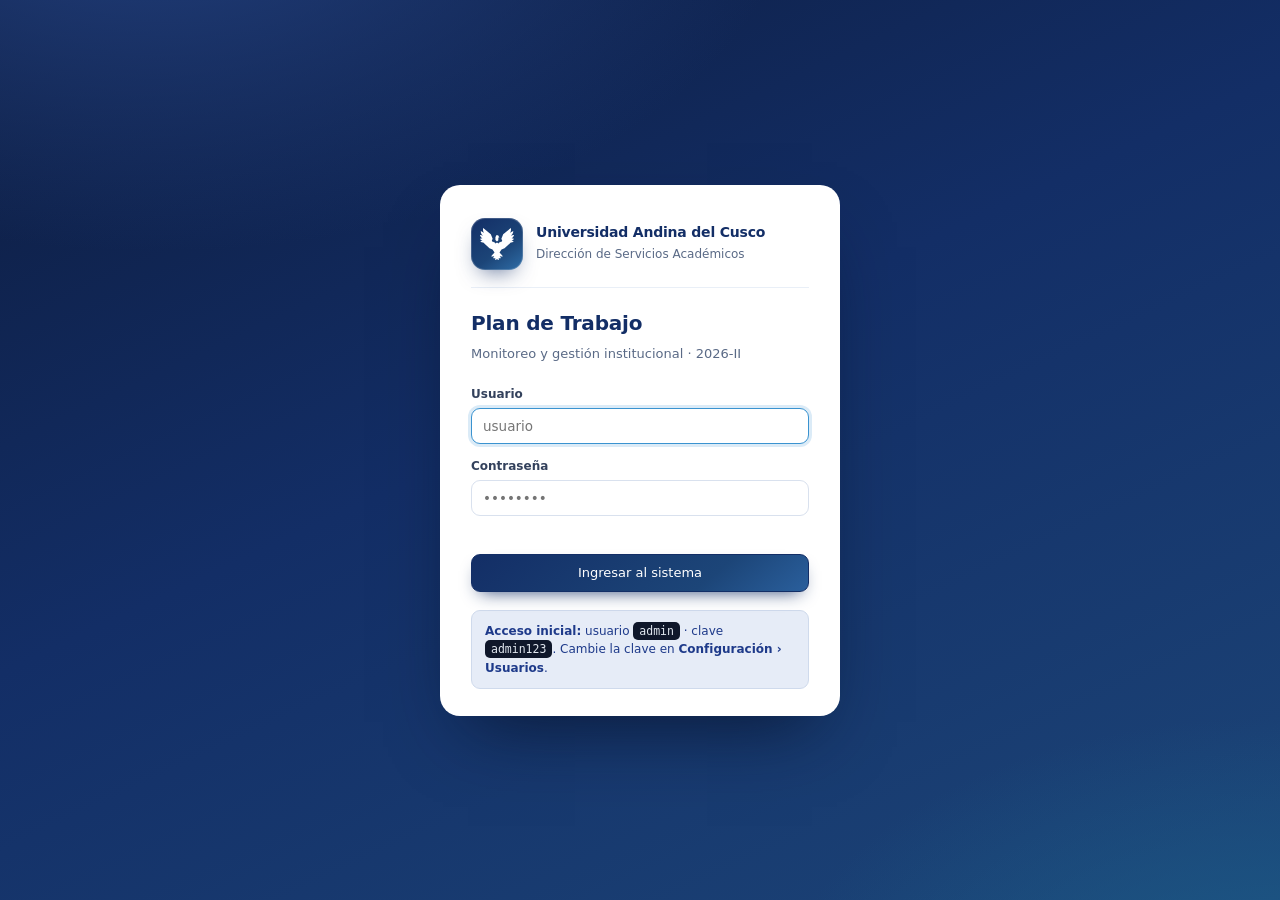
==== plantrabajo/plantrabajo.html @ 23319d9e "primer commit" ====
<!DOCTYPE html><html lang="es-PE"><head><meta charset="utf-8"><meta name="viewport" content="width=device-width, initial-scale=1"><title>Plan de Trabajo · Dirección de Servicios Académicos — Universidad Andina del Cusco</title><style>/* ============================================================   VARIABLES / BASE   ============================================================ */
:root{  --bg:#f4f5f8;  --panel:#ffffff;  --panel-2:#fafbfc;  --ink:#111827;  --ink-2:#374151;  --muted:#6b7280;  --faint:#9aa2b1;  --line:#e6e8ee;  --line-2:#eef0f4;  --brand:#4f46e5;  --brand-ink:#4338ca;  --brand-soft:#eef0ff;  --ok:#15a34a;  --ok-soft:#e8f7ee;  --warn:#d97706;  --warn-soft:#fdf3e3;  --bad:#dc2626;  --bad-soft:#fdeaea;  --info:#2563eb;  --info-soft:#e9f0fe;  --idle:#94a3b8;  --idle-soft:#f0f2f5;  --r:14px;  --r-s:9px;  --sh:0 1px 2px rgba(16,24,40,.05), 0 10px 26px -14px rgba(16,24,40,.18);  --sh-s:0 1px 2px rgba(16,24,40,.06);  --side:246px;  --top:62px;  --mono:ui-monospace,SFMono-Regular,Menlo,Consolas,monospace;}
*{box-sizing:border-box}
html,body{height:100%}
body{  margin:0; background:var(--bg); color:var(--ink);  font:14px/1.5 "Segoe UI",Inter,system-ui,-apple-system,Roboto,Arial,sans-serif;  -webkit-font-smoothing:antialiased;}
h1,h2,h3,h4,p{margin:0}
button,input,select,textarea{font:inherit;color:inherit}
a{color:var(--brand);text-decoration:none}
::-webkit-scrollbar{width:11px;height:11px}
::-webkit-scrollbar-thumb{background:#cfd4de;border-radius:9px;border:3px solid transparent;background-clip:content-box}
::-webkit-scrollbar-thumb:hover{background:#b6bcc9;background-clip:content-box}
::-webkit-scrollbar-track{background:transparent}
/* ============================================================   LOGIN   ============================================================ */
#login{  position:fixed; inset:0; z-index:200; display:grid; place-items:center; padding:24px;  background:radial-gradient(1100px 600px at 15% -10%, #e8eaff 0%, transparent 60%),             radial-gradient(900px 500px at 100% 110%, #e6f3ff 0%, transparent 55%), #f4f5f8;}
#login.hide{display:none}
.login-card{  width:100%; max-width:400px; background:var(--panel); border:1px solid var(--line);  border-radius:20px; box-shadow:0 30px 60px -30px rgba(16,24,40,.35); padding:32px 30px 26px;}
.login-logo{  width:52px;height:52px;border-radius:15px;display:grid;place-items:center;margin-bottom:18px;  background:linear-gradient(140deg,var(--brand),#7c74f5);color:#fff;box-shadow:0 10px 20px -10px rgba(79,70,229,.8)}
.login-card h1{font-size:19px;letter-spacing:-.2px}
.login-card .sub{color:var(--muted);font-size:13px;margin-top:6px}
.login-form{margin-top:22px;display:grid;gap:13px}
.login-note{  margin-top:18px;padding:11px 13px;border-radius:var(--r-s);background:var(--info-soft);  color:#1e3a8a;font-size:12px;border:1px solid #d3e0fb}
.login-note b{font-weight:600}
.login-err{color:var(--bad);font-size:12.5px;min-height:16px;margin-top:-4px}
/* ============================================================   SHELL   ============================================================ */
#app{display:flex;min-height:100vh}
#app.hide{display:none}
.side{  width:var(--side);flex:0 0 var(--side);background:var(--panel);border-right:1px solid var(--line);  display:flex;flex-direction:column;position:sticky;top:0;height:100vh;}
.brand{display:flex;gap:11px;align-items:center;padding:16px 18px;border-bottom:1px solid var(--line-2);height:var(--top)}
.brand .mk{  width:34px;height:34px;border-radius:10px;display:grid;place-items:center;flex:0 0 34px;  background:linear-gradient(140deg,var(--brand),#7c74f5);color:#fff}
.brand .tt{min-width:0}
.brand .tt b{display:block;font-size:13.5px;letter-spacing:-.15px;white-space:nowrap;overflow:hidden;text-overflow:ellipsis}
.brand .tt span{display:block;font-size:11px;color:var(--faint);white-space:nowrap;overflow:hidden;text-overflow:ellipsis}
.nav{padding:12px 10px;display:grid;gap:3px;overflow:auto;flex:1}
.nav-lbl{font-size:10.5px;letter-spacing:.09em;text-transform:uppercase;color:var(--faint);padding:12px 10px 6px;font-weight:600}
.nav a{  display:flex;align-items:center;gap:10px;padding:9px 11px;border-radius:10px;color:var(--ink-2);  font-size:13.5px;font-weight:500;cursor:pointer;position:relative}
.nav a:hover{background:var(--panel-2);color:var(--ink)}
.nav a.on{background:var(--brand-soft);color:var(--brand-ink);font-weight:600}
.nav a .ic{flex:0 0 18px;opacity:.85}
.nav a .ct{margin-left:auto;font-size:11px;font-weight:600;background:#fff;border:1px solid var(--line);border-radius:20px;padding:1px 7px;color:var(--muted)}
.nav a.on .ct{border-color:#dcdcfb;color:var(--brand-ink)}
.side-foot{padding:12px;border-top:1px solid var(--line-2)}
.user-chip{display:flex;gap:10px;align-items:center;padding:8px;border-radius:11px;background:var(--panel-2);border:1px solid var(--line-2)}
.avatar{  width:32px;height:32px;border-radius:50%;flex:0 0 32px;display:grid;place-items:center;  background:var(--brand);color:#fff;font-size:12.5px;font-weight:600}
.user-chip .um{min-width:0;flex:1}
.user-chip .um b{display:block;font-size:12.5px;white-space:nowrap;overflow:hidden;text-overflow:ellipsis}
.user-chip .um span{display:block;font-size:10.5px;color:var(--faint)}
.icon-btn{  border:1px solid transparent;background:transparent;border-radius:8px;padding:6px;cursor:pointer;color:var(--muted);  display:grid;place-items:center}
.icon-btn:hover{background:#eef0f4;color:var(--ink)}
/* main */
.main{flex:1;min-width:0;display:flex;flex-direction:column}
.top{  height:var(--top);background:rgba(255,255,255,.86);backdrop-filter:blur(10px);  border-bottom:1px solid var(--line);display:flex;align-items:center;gap:12px;padding:0 20px;  position:sticky;top:0;z-index:40}
.top h2{font-size:16px;letter-spacing:-.2px;white-space:nowrap;overflow:hidden;text-overflow:ellipsis}
.top .sp{flex:1}
.pill{  display:inline-flex;align-items:center;gap:6px;height:30px;padding:0 11px;border-radius:20px;  background:var(--panel-2);border:1px solid var(--line);font-size:12px;color:var(--ink-2);white-space:nowrap}
.pill.ok{background:var(--ok-soft);border-color:#cbeada;color:#15803d}
.pill.warn{background:var(--warn-soft);border-color:#f4e0bb;color:#b45309}
.pill.bad{background:var(--bad-soft);border-color:#f7cfcf;color:#b91c1c}
.pill .dot{width:6px;height:6px;border-radius:50%;background:currentColor}
.content{padding:20px;flex:1;min-width:0}
.view{display:none}
.view.on{display:block;animation:fade .18s ease}
@keyframes fade{from{opacity:0;transform:translateY(4px)}
to{opacity:1;transform:none}
}
/* ============================================================   BUTTONS   ============================================================ */
.btn{  display:inline-flex;align-items:center;justify-content:center;gap:7px;height:34px;padding:0 13px;  border-radius:9px;border:1px solid var(--line);background:var(--panel);color:var(--ink-2);  font-size:13px;font-weight:500;cursor:pointer;white-space:nowrap;transition:.13s}
.btn:hover{background:var(--panel-2);border-color:#d6dae3;color:var(--ink)}
.btn:active{transform:translateY(1px)}
.btn.pri{background:var(--brand);border-color:var(--brand);color:#fff;box-shadow:0 6px 14px -8px rgba(79,70,229,.9)}
.btn.pri:hover{background:var(--brand-ink);border-color:var(--brand-ink);color:#fff}
.btn.dgr{color:var(--bad);border-color:#f2cfcf}
.btn.dgr:hover{background:var(--bad-soft);border-color:#eeb9b9;color:#b91c1c}
.btn.gho{border-color:transparent;background:transparent}
.btn.gho:hover{background:#eef0f4}
.btn.sm{height:28px;padding:0 9px;font-size:12px;border-radius:8px}
.btn:disabled{opacity:.5;cursor:not-allowed}
.btn-row{display:flex;gap:8px;flex-wrap:wrap}
/* ============================================================   CARDS / PANELS   ============================================================ */
.card{background:var(--panel);border:1px solid var(--line);border-radius:var(--r);box-shadow:var(--sh-s)}
.card-h{display:flex;align-items:center;gap:10px;padding:14px 16px;border-bottom:1px solid var(--line-2)}
.card-h h3{font-size:13.5px;font-weight:600;letter-spacing:-.1px}
.card-h .sub{font-size:11.5px;color:var(--faint)}
.card-h .sp{flex:1}
.card-b{padding:16px}
.card-b.tight{padding:10px}
.grid{display:grid;gap:14px}
.g2{grid-template-columns:repeat(2,minmax(0,1fr))}
.g3{grid-template-columns:repeat(3,minmax(0,1fr))}
.g4{grid-template-columns:repeat(4,minmax(0,1fr))}
.g23{grid-template-columns:minmax(0,1.35fr) minmax(0,1fr)}
@media(max-width:1180px){.g4{grid-template-columns:repeat(2,minmax(0,1fr))}
.g23,.g3{grid-template-columns:1fr}
}
@media(max-width:820px){.g2{grid-template-columns:1fr}
}
/* KPI */
.kpi{background:var(--panel);border:1px solid var(--line);border-radius:var(--r);padding:15px 16px;box-shadow:var(--sh-s);position:relative;overflow:hidden}
.kpi .k-top{display:flex;align-items:center;justify-content:space-between;gap:8px;margin-bottom:10px}
.kpi .k-ic{width:30px;height:30px;border-radius:9px;display:grid;place-items:center}
.kpi .k-lb{font-size:11.5px;color:var(--muted);font-weight:500;text-transform:uppercase;letter-spacing:.04em}
.kpi .k-vl{font-size:27px;font-weight:700;letter-spacing:-1px;line-height:1.1}
.kpi .k-vl small{font-size:14px;font-weight:600;color:var(--faint);letter-spacing:0}
.kpi .k-sub{font-size:11.5px;color:var(--faint);margin-top:5px}
.kpi .k-bar{height:5px;border-radius:5px;background:var(--line-2);margin-top:11px;overflow:hidden}
.kpi .k-bar i{display:block;height:100%;border-radius:5px}
/* badges / tags */
.tag{display:inline-flex;align-items:center;gap:5px;height:22px;padding:0 8px;border-radius:20px;font-size:11.5px;font-weight:600;white-space:nowrap}
.tag.No\ iniciado,.tag.no-iniciado{background:var(--idle-soft);color:#475569}
.tag.En\ proceso,.tag.en-proceso{background:var(--info-soft);color:#1d4ed8}
.tag.Completado,.tag.completado{background:var(--ok-soft);color:#15803d}
.tag.Retrasado,.tag.retrasado{background:var(--bad-soft);color:#b91c1c}
.tag.pend{background:var(--warn-soft);color:#b45309}
.tag.neutral{background:var(--panel-2);color:var(--muted);border:1px solid var(--line)}
.tag.line{background:transparent;border:1px solid var(--line);color:var(--muted);font-weight:500}
.tprio{font-size:11px;font-weight:600}
.p-Alta{color:#b91c1c}
.p-Media{color:#b45309}
.p-Baja{color:#64748b}
/* progress */
.pg{height:6px;border-radius:6px;background:var(--line-2);overflow:hidden;min-width:52px}
.pg i{display:block;height:100%;border-radius:6px;background:var(--brand);transition:width .3s}
.pg.g i{background:var(--ok)}
.pg.b i{background:var(--bad)}
.pg.w i{background:var(--warn)}
.pg-row{display:flex;align-items:center;gap:8px}
.pg-row b{font-size:12px;min-width:34px;text-align:right;font-variant-numeric:tabular-nums}
/* ============================================================   FORMS   ============================================================ */
.fld{display:grid;gap:5px}
.fld label{font-size:12px;font-weight:600;color:var(--ink-2)}
.fld .hint{font-size:11px;color:var(--faint)}
.inp,select.inp,textarea.inp{  width:100%;height:36px;border:1px solid var(--line);border-radius:9px;background:var(--panel);  padding:0 11px;font-size:13.5px;transition:.13s;outline:none}
textarea.inp{height:auto;min-height:76px;padding:9px 11px;resize:vertical;line-height:1.55}
.inp:focus{border-color:var(--brand);box-shadow:0 0 0 3px rgba(79,70,229,.13)}
.inp:disabled{background:var(--panel-2);color:var(--muted)}
select.inp{cursor:pointer;appearance:none;background-image:url("data:image/svg+xml;utf8,<svg xmlns='http://www.w3.org/2000/svg' width='16' height='16' viewBox='0 0 24 24' fill='none' stroke='%236b7280' stroke-width='2.2' stroke-linecap='round'><path d='M6 9l6 6 6-6'/></svg>");background-repeat:no-repeat;background-position:right 9px center;padding-right:30px}
.fld-2{display:grid;grid-template-columns:1fr 1fr;gap:12px}
.inline-save{width:100%;text-align:center;padding:9px 0;margin:2px 0 6px}
input[type=checkbox]{width:16px;height:16px;accent-color:var(--brand);cursor:pointer}
input[type=range]{accent-color:var(--brand);cursor:pointer;width:100%}
.check{display:flex;align-items:center;gap:8px;font-size:13px;cursor:pointer;user-select:none}
.switch{position:relative;width:38px;height:21px;flex:0 0 38px}
.switch input{position:absolute;opacity:0;width:100%;height:100%;margin:0;cursor:pointer}
.switch i{position:absolute;inset:0;background:#cfd4de;border-radius:20px;transition:.18s;pointer-events:none}
.switch i::after{content:"";position:absolute;top:2.5px;left:2.5px;width:16px;height:16px;background:#fff;border-radius:50%;transition:.18s;box-shadow:0 1px 3px rgba(0,0,0,.25)}
.switch input:checked+i{background:var(--brand)}
.switch input:checked+i::after{transform:translateX(17px)}
/* search / toolbar */
.toolbar{display:flex;gap:9px;align-items:center;flex-wrap:wrap;margin-bottom:14px}
.search{position:relative;flex:1;min-width:210px;max-width:360px}
.search .ic{position:absolute;left:11px;top:50%;transform:translateY(-50%);color:var(--faint);pointer-events:none}
.search .inp{padding-left:34px}
.seg{display:inline-flex;background:var(--panel-2);border:1px solid var(--line);border-radius:10px;padding:3px;gap:2px}
.seg button{  border:0;background:transparent;padding:5px 12px;border-radius:7px;font-size:12.5px;font-weight:500;  color:var(--muted);cursor:pointer;display:inline-flex;align-items:center;gap:6px}
.seg button.on{background:var(--panel);color:var(--ink);box-shadow:var(--sh-s);font-weight:600}
/* ============================================================   TABLES   ============================================================ */
.tw{overflow:auto;border-radius:var(--r)}
table.t{width:100%;border-collapse:separate;border-spacing:0;font-size:13px}
table.t th{  text-align:left;font-size:11px;letter-spacing:.05em;text-transform:uppercase;color:var(--muted);  font-weight:600;padding:10px 12px;background:var(--panel-2);border-bottom:1px solid var(--line);  white-space:nowrap;position:sticky;top:0;z-index:2}
table.t th.srt{cursor:pointer;user-select:none}
table.t th.srt:hover{color:var(--brand-ink)}
table.t th .ar{opacity:.4;font-size:9px;margin-left:3px}
table.t th.act .ar{opacity:1;color:var(--brand)}
table.t td{padding:11px 12px;border-bottom:1px solid var(--line-2);vertical-align:top}
table.t tbody tr:hover{background:#fafbff}
table.t tbody tr:last-child td{border-bottom:0}
table.t td.num{font-variant-numeric:tabular-nums;color:var(--muted);width:44px;font-weight:600}
table.t .cel-f{color:var(--ink-2);font-size:12.3px;line-height:1.5;min-width:260px;max-width:400px}
table.t .cel-a{font-weight:600;min-width:250px;max-width:380px;line-height:1.45}
table.t .cel-i{color:var(--muted);min-width:200px;max-width:300px;font-size:12.3px;line-height:1.5}
table.t .cel-e{color:var(--muted);min-width:180px;max-width:260px;font-size:12.3px}
table.t .acts{white-space:nowrap;text-align:right;width:1%}
.mini{font-size:11.3px;color:var(--muted);line-height:1.55;margin-top:3px}
.empty{padding:44px 20px;text-align:center;color:var(--faint)}
.empty .ei{opacity:.5;margin-bottom:8px}
.mini-plan{display:flex;gap:2px;align-items:center}
.mini-plan i{width:7px;height:14px;border-radius:2px;background:#e7e9ef;display:block}
.mini-plan i.on{background:var(--brand)}
.mini-plan.off i{opacity:.45}
.pager{display:flex;align-items:center;gap:8px;padding:11px 4px 0;font-size:12.5px;color:var(--muted)}
/* ============================================================   KANBAN   ============================================================ */
.kb{display:grid;grid-template-columns:repeat(4,minmax(240px,1fr));gap:13px;align-items:start;overflow-x:auto;padding-bottom:6px}
@media(max-width:1100px){.kb{grid-template-columns:repeat(2,minmax(250px,1fr))}
}
@media(max-width:640px){.kb{grid-template-columns:1fr}
}
.kcol{background:#eef0f5;border:1px solid var(--line);border-radius:var(--r);display:flex;flex-direction:column;min-height:180px;transition:.15s}
.kcol.over{background:#e4e7fb;border-color:#c3c6f5}
.kcol-h{display:flex;align-items:center;gap:8px;padding:11px 13px;border-bottom:1px solid #e2e5ec}
.kcol-h .d{width:8px;height:8px;border-radius:50%}
.kcol-h b{font-size:12.5px;font-weight:600}
.kcol-h .ct{margin-left:auto;font-size:11.5px;font-weight:700;color:var(--muted);background:#fff;border-radius:20px;padding:1px 8px;border:1px solid var(--line)}
.kcol-b{padding:10px;display:grid;gap:9px;max-height:calc(100vh - 265px);overflow:auto}
.kcard{background:var(--panel);border:1px solid var(--line);border-radius:11px;padding:11px 12px;box-shadow:var(--sh-s);cursor:grab;transition:.14s}
.kcard:hover{box-shadow:var(--sh);transform:translateY(-1px);border-color:#d5d9e3}
.kcard.drag{opacity:.42;cursor:grabbing}
.kcard .kn{display:flex;align-items:center;gap:7px;margin-bottom:5px}
.kcard .kn .n{font-size:11px;font-weight:700;color:var(--brand-ink);background:var(--brand-soft);border-radius:6px;padding:1px 6px}
.kcard .kn .dt{font-size:10.5px;color:var(--faint);margin-left:auto;font-variant-numeric:tabular-nums}
.kcard .kt{font-size:12.8px;font-weight:600;line-height:1.45;margin-bottom:6px}
.kcard .kf{font-size:11.3px;color:var(--muted);line-height:1.5;max-height:2.9em;overflow:hidden;margin-bottom:8px}
.kcard .kb-2{display:flex;align-items:center;gap:8px}
.kcard .kev{font-size:11px;color:var(--faint);margin-left:auto;display:flex;align-items:center;gap:3px}
.kcol-f{padding:8px 10px;border-top:1px dashed #d4d8e2;font-size:11.5px;color:var(--faint);text-align:center}
/* ============================================================   GANTT   ============================================================ */
.gwrap{overflow:auto;border:1px solid var(--line);border-radius:var(--r);background:var(--panel)}
table.gt{border-collapse:separate;border-spacing:0;width:100%;font-size:12.5px}
table.gt th{background:var(--panel-2);border-bottom:1px solid var(--line);border-right:1px solid var(--line-2);font-size:10.5px;color:var(--muted);padding:0;font-weight:600}
table.gt th.mh{text-transform:uppercase;letter-spacing:.05em;padding:7px 4px;border-bottom:1px solid var(--line);color:var(--ink-2);text-align:center}
table.gt th.wh{padding:6px 2px;font-size:9.5px;color:var(--faint);text-align:center;width:26px}
table.gt th.wh.we{background:#f7f8fb}
table.gt th.lb{position:sticky;left:0;z-index:3;background:var(--panel-2);text-align:left;padding:8px 12px;min-width:290px;max-width:290px;border-right:1px solid var(--line)}
table.gt td{border-bottom:1px solid var(--line-2);border-right:1px solid var(--line-2);padding:0;height:34px;vertical-align:middle}
table.gt td.lb{position:sticky;left:0;z-index:2;background:var(--panel);padding:7px 12px;border-right:1px solid var(--line)}
table.gt tr:hover td.lb{background:#fafbff}
table.gt tr:hover td{background:#fafbff}
table.gt td.c{width:26px;min-width:26px;text-align:center}
table.gt td.c.we{background:#f9fafc}
table.gt .lb-t{font-size:12.3px;font-weight:600;line-height:1.35;display:-webkit-box;-webkit-line-clamp:2;-webkit-box-orient:vertical;overflow:hidden}
table.gt .lb-s{font-size:10.5px;color:var(--faint);margin-top:2px;display:flex;gap:7px;align-items:center;flex-wrap:wrap}
.gbar{height:15px;border-radius:5px;background:#dfe2ee;position:relative;overflow:hidden;cursor:pointer}
.gbar i{position:absolute;inset:0 auto 0 0;background:linear-gradient(90deg,#8f88f3,#5b53e8);border-radius:5px}
.gbar.done i{background:linear-gradient(90deg,#4ade80,#16a34a)}
.gbar.late{outline:1.5px solid var(--bad);outline-offset:1px}
.gtoday{position:absolute;top:0;bottom:0;width:2px;background:#ef4444;z-index:4;pointer-events:none}
.gtoday::after{content:"HOY";position:absolute;top:-1px;left:3px;font-size:8.5px;font-weight:700;color:#fff;background:#ef4444;padding:1px 4px;border-radius:3px;white-space:nowrap}
.gt-wrap{position:relative}
.legend{display:flex;gap:14px;flex-wrap:wrap;font-size:11.5px;color:var(--muted);align-items:center}
.legend span{display:inline-flex;align-items:center;gap:6px}
.legend i{width:16px;height:9px;border-radius:3px;display:block}
/* ============================================================   CALENDAR   ============================================================ */
.cal{display:grid;grid-template-columns:repeat(7,minmax(0,1fr));gap:6px}
.cal .dow{font-size:10.5px;text-transform:uppercase;letter-spacing:.05em;color:var(--faint);text-align:center;font-weight:600;padding:4px 0}
.cal .day{background:var(--panel-2);border:1px solid var(--line-2);border-radius:10px;min-height:78px;padding:6px 7px;cursor:pointer;transition:.13s}
.cal .day:hover{border-color:#c9cdea;background:#fbfbff}
.cal .day.out{opacity:.4}
.cal .day.sel{border-color:var(--brand);box-shadow:0 0 0 2px rgba(79,70,229,.14)}
.cal .day .dn{font-size:11.5px;font-weight:600;color:var(--ink-2);display:flex;justify-content:space-between;align-items:center}
.cal .day .dn .ct{font-size:9.5px;background:var(--brand);color:#fff;border-radius:20px;padding:0 5px;font-weight:700}
.cal .day .ds{font-size:10.5px;color:var(--muted);margin-top:3px;line-height:1.35;display:-webkit-box;-webkit-line-clamp:2;-webkit-box-orient:vertical;overflow:hidden}
.cal .day.wk{background:#f7f8fd}
/* ============================================================   CHARTS   ============================================================ */
.chart{width:100%;display:block;overflow:visible}
.chart text{font:11px "Segoe UI",system-ui,sans-serif;fill:var(--muted)}
.chart .vl{font-size:11px;font-weight:700;fill:var(--ink)}
.chart .gl{stroke:var(--line-2);stroke-width:1}
.lg-list{display:grid;gap:9px;margin-top:4px}
.lg-row{display:flex;align-items:center;gap:9px;font-size:12.5px}
.lg-row i{width:9px;height:9px;border-radius:3px;flex:0 0 9px}
.lg-row b{margin-left:auto;font-variant-numeric:tabular-nums}
.hbar{display:grid;gap:7px}
.hbar-row{display:grid;grid-template-columns:1fr 96px 46px;gap:10px;align-items:center;font-size:12.5px}
.hbar-row .tr{height:7px;border-radius:7px;background:var(--line-2);overflow:hidden}
.hbar-row .tr i{display:block;height:100%;border-radius:7px;background:var(--brand)}
.hbar-row .vl{text-align:right;font-variant-numeric:tabular-nums;font-weight:600;font-size:12px}
.rank{display:grid;gap:0}
.rank-row{display:flex;align-items:center;gap:10px;padding:9px 0;border-bottom:1px dashed var(--line-2)}
.rank-row:last-child{border-bottom:0}
.rank-row .pos{width:20px;height:20px;border-radius:6px;background:var(--panel-2);border:1px solid var(--line);display:grid;place-items:center;font-size:10.5px;font-weight:700;color:var(--muted);flex:0 0 20px}
.rank-row .tx{min-width:0;flex:1}
.rank-row .tx b{display:block;font-size:12.4px;font-weight:600;white-space:nowrap;overflow:hidden;text-overflow:ellipsis}
.rank-row .tx span{font-size:11px;color:var(--faint)}
.tl{display:grid;gap:0}
.tl-i{display:grid;grid-template-columns:78px 1fr;gap:12px;padding:9px 0;border-bottom:1px dashed var(--line-2);align-items:center}
.tl-i:last-child{border-bottom:0}
.tl-d{font-size:11.5px;color:var(--muted);font-variant-numeric:tabular-nums;text-align:right}
.note{background:var(--info-soft);border:1px solid #d6e2fb;color:#1e3a8a;border-radius:10px;padding:11px 13px;font-size:12.3px;line-height:1.6;display:flex;gap:9px}
.note.warn{background:var(--warn-soft);border-color:#f2e0bf;color:#92400e}
.note.bad{background:var(--bad-soft);border-color:#f6cfcf;color:#991b1b}
.note b{font-weight:600}
/* ============================================================   MODAL / TOAST   ============================================================ */
.mask{position:fixed;inset:0;background:rgba(17,24,39,.42);backdrop-filter:blur(2px);z-index:100;display:none;align-items:flex-start;justify-content:center;padding:34px 16px;overflow:auto}
.mask.on{display:flex}
.modal{background:var(--panel);border-radius:16px;box-shadow:0 40px 80px -30px rgba(16,24,40,.5);width:100%;max-width:720px;border:1px solid var(--line);animation:pop .18s ease}
.modal.lg{max-width:1000px}
.modal.sm{max-width:440px}
@keyframes pop{from{opacity:0;transform:translateY(-10px) scale(.985)}
to{opacity:1;transform:none}
}
.m-h{display:flex;align-items:center;gap:10px;padding:16px 18px;border-bottom:1px solid var(--line-2)}
.m-h h3{font-size:15px;letter-spacing:-.2px}
.m-h .sp{flex:1}
.m-b{padding:18px;display:grid;gap:14px;max-height:calc(100vh - 190px);overflow:auto}
.m-f{display:flex;gap:9px;justify-content:flex-end;padding:14px 18px;border-top:1px solid var(--line-2);background:var(--panel-2);border-radius:0 0 16px 16px;flex-wrap:wrap}
.m-f .sp{flex:1}
.toasts{position:fixed;right:18px;bottom:18px;z-index:300;display:grid;gap:9px;max-width:340px}
.toast{display:flex;gap:10px;align-items:flex-start;background:#111827;color:#fff;border-radius:11px;padding:11px 13px;box-shadow:0 18px 40px -18px rgba(0,0,0,.6);font-size:13px;animation:tin .2s ease}
@keyframes tin{from{opacity:0;transform:translateY(8px)}
to{opacity:1;transform:none}
}
.toast.ok{background:#14532d}
.toast.bad{background:#7f1d1d}
.toast .ti{flex:0 0 16px;margin-top:1px}
.toast b{display:block;font-weight:600}
.toast span{opacity:.85;font-size:12.3px;line-height:1.45}
/* ============================================================   MISC   ============================================================ */
.sect-t{font-size:12px;font-weight:700;text-transform:uppercase;letter-spacing:.07em;color:var(--faint);margin:4px 0 -4px}
.dz{border:2px dashed var(--line);border-radius:var(--r);padding:26px;text-align:center;background:var(--panel-2);transition:.15s;cursor:pointer}
.dz:hover,.dz.over{border-color:var(--brand);background:var(--brand-soft)}
.dz .ei{color:var(--brand);margin-bottom:8px}
.dz b{display:block;font-size:13.5px;margin-bottom:3px}
.dz span{font-size:12px;color:var(--muted)}
.code{font-family:var(--mono);font-size:11.5px;background:#0f172a;color:#e2e8f0;padding:2px 6px;border-radius:5px}
.kv{display:grid;grid-template-columns:auto 1fr;gap:8px 16px;font-size:13px}
.kv dt{color:var(--muted)}
.kv dd{margin:0;font-weight:500}
.lnk{color:var(--brand);cursor:pointer;font-weight:500}
.lnk:hover{text-decoration:underline}
.danger-zone{border-color:#f2cfcf}
.danger-zone .card-h{background:var(--bad-soft);border-radius:var(--r) var(--r) 0 0;border-bottom-color:#f2cfcf;color:#991b1b}
.danger-zone .card-h h3{color:#991b1b}
/* ============================================================   PRINT / REPORT FORMAT   ============================================================ */
#printArea{display:none}
.sheet{font-size:8.5pt;color:#000}
.sheet h1{font-size:13pt;text-align:center;margin-bottom:2px}
.sheet .sh-sub{text-align:center;font-size:8pt;margin-bottom:8px}
.sheet .sh-meta{width:100%;border-collapse:collapse;margin-bottom:7px;font-size:8.5pt}
.sheet .sh-meta td{border:1px solid #000;padding:3px 5px}
.sheet .sh-meta td.k{background:#f0f0f0;width:150px;font-weight:bold}
table.mt{border-collapse:collapse;width:100%;table-layout:fixed}
table.mt th,table.mt td{border:1px solid #000;padding:2px 3px;vertical-align:top;word-wrap:break-word;overflow-wrap:break-word}
table.mt th{background:#e8e8e8;font-size:7.5pt;text-align:center;vertical-align:middle}
table.mt th.mo{font-size:8pt}
table.mt td.c{text-align:center;font-size:9pt;font-weight:bold}
table.mt td.mm{font-size:12pt;text-align:center;line-height:1}
table.mt td.pc{text-align:center;width:38px}
table.mt td.padv{text-align:center;font-size:8pt}
table.mt tr.tot td{background:#f2f2f2;font-weight:bold}
.sheet .sum{width:52%;margin-top:8px;border-collapse:collapse;font-size:9pt;margin-left:auto}
.sheet .sum td{border:1px solid #000;padding:3px 6px}
.sheet .sum td.k{background:#f0f0f0;font-weight:bold}
.sheet .lgd{margin-top:10px;font-size:7.5pt;line-height:1.6}
.sheet .lgd div{margin-bottom:2px}
.sheet .sig{margin-top:26px;width:62%;margin-left:auto;text-align:center;font-size:9pt;page-break-inside:avoid}
.sheet .sig .ln{border-top:1px solid #000;margin-bottom:4px;height:34px}
.rep-h{display:flex;align-items:center;gap:10px;margin-bottom:14px;flex-wrap:wrap}
.rep-h h3{font-size:15px;letter-spacing:-.2px}
.seg-big{display:flex;gap:8px;flex-wrap:wrap;margin-bottom:14px}
@media print{  @page{size:A4 landscape;margin:9mm}
  body{background:#fff !important}
  #app,#login,.mask,.toasts{display:none !important}
  #printArea{display:block !important}
  .sheet{font-size:8.5pt}
  table.mt{page-break-inside:auto}
  table.mt tr{page-break-inside:avoid;page-break-after:auto}
  table.mt thead{display:table-header-group}
  table.mt th{background:#e8e8e8 !important;-webkit-print-color-adjust:exact;print-color-adjust:exact}
  .sheet .sum td.k{background:#f0f0f0 !important;-webkit-print-color-adjust:exact;print-color-adjust:exact}
  .sheet .sh-meta td.k{background:#f0f0f0 !important;-webkit-print-color-adjust:exact;print-color-adjust:exact}
  table.mt tr.tot td{background:#f2f2f2 !important;-webkit-print-color-adjust:exact;print-color-adjust:exact}
  .sheet .st{font-weight:bold}
}
@media (max-width:900px){  .side{position:fixed;left:0;top:0;z-index:80;transform:translateX(-100%);transition:.2s;box-shadow:0 0 40px rgba(0,0,0,.2)}
  .side.open{transform:none}
  .menu-btn{display:inline-flex !important}
  .content{padding:14px}
}
.menu-btn{display:none}


/* ============================================================
   IDENTIDAD INSTITUCIONAL UAC
   Paleta tomada de www.uandina.edu.pe: azul institucional
   #132E66, azul medio #1C4578, celeste #3A93D0, cian #00CDFF
   y dorado #F0B443.  Se sobreescribe :root para no tocar el
   bloque original.
   ============================================================ */
:root{
  --navy:#132E66;
  --navy-2:#1C4578;
  --navy-3:#3A93D0;
  --cyan:#00CDFF;
  --gold:#F0B443;
  --bg:#eaeff7;
  --panel-2:#f6f9fd;
  --ink:#0e1a30;
  --ink-2:#33415c;
  --muted:#5a6a86;
  --faint:#8493ac;
  --line:#d9e1ee;
  --line-2:#e9eff7;
  --brand:#132E66;
  --brand-ink:#0a1a41;
  --brand-soft:#e6ecf7;
  --ok:#15803d;
  --ok-soft:#e5f5ec;
  --warn:#b06f0a;
  --warn-soft:#fdf3e0;
  --bad:#c02626;
  --bad-soft:#fdeaea;
  --info:#1C4578;
  --info-soft:#e6eef8;
  --idle:#8794a8;
  --idle-soft:#eef1f6;
  --sh:0 1px 2px rgba(14,26,48,.06), 0 12px 28px -16px rgba(19,46,102,.34);
  --sh-s:0 1px 2px rgba(14,26,48,.07);
  --side:252px;
}
.emb{display:block;width:100%;height:100%;color:#fff}
body{background:
  radial-gradient(1200px 520px at 8% -8%, #d9e4f5 0%, transparent 62%),
  radial-gradient(900px 460px at 102% 108%, #d5ecf7 0%, transparent 58%),
  var(--bg)}

/* ---------- LOGIN ---------- */
#login{background:
  radial-gradient(1100px 620px at 12% -12%, #22407f 0%, transparent 58%),
  radial-gradient(900px 520px at 100% 112%, #1c5a86 0%, transparent 56%),
  linear-gradient(155deg, #0d1c3f 0%, #132E66 45%, #1C4578 100%)}
.login-card{border-color:rgba(255,255,255,.5);box-shadow:0 34px 70px -28px rgba(6,17,42,.8)}
.login-head{display:flex;align-items:center;gap:13px;margin-bottom:20px;padding-bottom:17px;border-bottom:1px solid var(--line-2)}
.login-head .lh-emb{width:52px;height:52px;flex:0 0 52px;border-radius:14px;padding:9px;
  background:linear-gradient(145deg, #132E66, #1C4578 60%, #2f6ea8);
  box-shadow:0 10px 22px -10px rgba(19,46,102,.75), inset 0 0 0 1px rgba(255,255,255,.18)}
.login-head .lh-tx{min-width:0}
.login-head .lh-tx b{display:block;font-size:14px;line-height:1.25;color:var(--navy);letter-spacing:-.2px}
.login-head .lh-tx span{display:block;font-size:12px;color:var(--muted);margin-top:3px}
.login-card h1{font-size:20px;color:var(--navy)}
.login-note{background:var(--brand-soft);border-color:#cfdaec}
.btn.pri{background:linear-gradient(140deg, #132E66, #1C4578 70%, #2a5f9c);
  border-color:#132E66;box-shadow:0 8px 18px -9px rgba(19,46,102,.95)}
.btn.pri:hover{background:linear-gradient(140deg, #0a1a41, #17396b 70%, #245289);border-color:#0a1a41}

/* ---------- PANEL LATERAL ---------- */
.side{background:linear-gradient(180deg, #132E66 0%, #16346e 46%, #1C4578 100%);
  border-right:none;box-shadow:2px 0 18px -12px rgba(10,26,65,.7)}
.side-head{display:flex;align-items:center;gap:11px;padding:15px 17px 14px;color:#fff;
  border-bottom:1px solid rgba(255,255,255,.13);
  background:linear-gradient(140deg, rgba(0,205,255,.16), rgba(240,180,67,.09))}
.side-head .emb{width:36px;height:34px;flex:0 0 36px;padding:5px;border-radius:10px;
  background:rgba(255,255,255,.12);box-shadow:inset 0 0 0 1px rgba(255,255,255,.25)}
.side-head .sh-tx{min-width:0}
.side-head .sh-tx b{display:block;font-size:12.5px;line-height:1.2;letter-spacing:-.1px;
  white-space:nowrap;overflow:hidden;text-overflow:ellipsis}
.side-head .sh-tx span{display:block;font-size:10.5px;color:#b9cbe8;margin-top:2px;
  white-space:nowrap;overflow:hidden;text-overflow:ellipsis}
.brand{border-bottom:1px solid rgba(255,255,255,.12);background:rgba(0,0,0,.12);
  height:auto;padding:11px 17px}
.brand .mk{background:linear-gradient(140deg, var(--gold), #e2a233);color:#132E66;
  box-shadow:0 6px 14px -8px rgba(0,0,0,.7)}
.brand .tt b{color:#fff}
.brand .tt span{color:#a9c0e2}
.nav-lbl{color:#8fabd4}
.nav a{color:#c9d8ef}
.nav a:hover{background:rgba(255,255,255,.09);color:#fff}
.nav a.on{background:linear-gradient(90deg, rgba(0,205,255,.2), rgba(255,255,255,.06));
  color:#fff;font-weight:600;box-shadow:inset 3px 0 0 var(--gold)}
.nav a .ic{opacity:.9}
.nav a .ct{background:rgba(255,255,255,.1);border-color:rgba(255,255,255,.2);color:#dce8fa}
.nav a.on .ct{border-color:rgba(240,180,67,.55);color:#ffe6b8}

/* ---------- BARRA SUPERIOR ---------- */
.top{background:rgba(255,255,255,.9);border-bottom:1px solid var(--line);
  box-shadow:0 1px 0 rgba(19,46,102,.06), 0 8px 20px -18px rgba(19,46,102,.5)}
.top::after{content:"";position:absolute;left:0;right:0;bottom:0;height:2px;
  background:linear-gradient(90deg, var(--navy) 0%, var(--navy-3) 46%, var(--cyan) 78%, var(--gold) 100%)}
.top h2{color:var(--navy)}

/* ---------- TARJETAS, TITULOS Y TABLAS ---------- */
.card{box-shadow:var(--sh-s)}
.card-h{border-bottom:1px solid var(--line-2);background:linear-gradient(180deg, #fbfcfe, #f6f9fd)}
.card-h h3{color:var(--navy)}
.sect-t{color:var(--navy-2);display:flex;align-items:center;gap:8px}
.sect-t::before{content:"";width:3px;height:12px;border-radius:2px;
  background:linear-gradient(180deg, var(--cyan), var(--navy))}
table.t th{background:#eff4fb;color:var(--navy-2);border-bottom:1px solid #cfdaea}
table.t th.srt:hover{color:var(--navy);background:#e4ecf7}
table.t tbody tr:hover{background:#f5f9fe}
.pill{background:#eef3fa;border-color:#d7e1ef;color:var(--ink-2)}
.kpi{border-top:3px solid var(--navy-3);box-shadow:var(--sh-s)}
.kpi .k-ic{background:var(--brand-soft);color:var(--navy)}
.inp:focus,.sel:focus{outline:none;border-color:var(--navy-3);
  box-shadow:0 0 0 3px rgba(58,147,208,.18)}
.modal{border:1px solid var(--line);box-shadow:0 30px 60px -30px rgba(10,26,65,.5)}
.m-h{background:linear-gradient(140deg, #f2f6fc, #e9f0f9);border-bottom:1px solid var(--line-2)}
.m-h h3{color:var(--navy)}
.m-f{background:#f7fafd;border-top:1px solid var(--line-2)}
.tag.En\ proceso,.tag.en-proceso{background:var(--info-soft);color:#1C4578}
.tag.Completado,.tag.completado{background:var(--ok-soft);color:#15803d}
.empty{color:var(--faint)}

/* ---------- IMPRESION / REPORTE ---------- */
@media print{
  .sheet h1{color:#132E66 !important;-webkit-print-color-adjust:exact;print-color-adjust:exact}
  .sheet .sh-sub{color:#1C4578 !important;-webkit-print-color-adjust:exact;print-color-adjust:exact}
  .sheet .sh-top{display:flex;align-items:center;gap:7px;margin-bottom:5px;color:#132E66;
    -webkit-print-color-adjust:exact;print-color-adjust:exact}
  .sheet .sh-top b{font-size:9.5pt}
  .sheet .sh-top span{font-size:8pt;color:#1C4578}
  .sheet .sh-rule{height:2.2pt;background:#132E66;margin:0 0 6pt;
    -webkit-print-color-adjust:exact;print-color-adjust:exact}
  table.mt th{background:#e6ecf7 !important;color:#132E66 !important;
    -webkit-print-color-adjust:exact;print-color-adjust:exact}
  .sheet .sh-meta td.k{background:#e6ecf7 !important;color:#132E66 !important;
    -webkit-print-color-adjust:exact;print-color-adjust:exact}
  .sheet .sum td.k{background:#eef2f9 !important;
    -webkit-print-color-adjust:exact;print-color-adjust:exact}
}
</style></head>
<body>
<svg width="0" height="0" style="position:absolute" aria-hidden="true"><symbol id="uac-emb" viewBox="0 0 6.76 6.37"><path fill="currentColor" d="M3.69 2.41l-0.31 0.29 -0.31 -0.29 0 -0.62 0.13 -0.21 0 -0.13 0.37 0 0.15 0.15 -0.05 0.08 0.09 0.03 0.09 0.19 -0.17 0 -0.05 0.09 0.04 0.18 -0.06 0.12 0.08 0.12zm-0.31 0.49l0.3 0.18 0.32 -0.32 0.17 0.06 0.25 -0.26 -0.17 -0.44 0.36 -0.89 1.52 -1.23c0,0 0.17,0.53 -0.22,1.02l0.69 -0.44c0,0 0.08,0.65 -0.47,0.97l0.63 -0.2c0,0 -0.01,0.46 -0.47,0.67l0.47 0.1c0,0 -0.13,0.32 -0.5,0.38l0.44 0.2c0,0 -0.22,0.24 -0.58,0.2l-1.24 1.15 -0.6 0.23 -0.4 0.6 0.67 0.72c0,0 -0.31,0.15 -0.63,-0.01l0.24 0.39c0,0 -0.19,0.12 -0.46,0.02l0.08 0.37c0,0 -0.29,0.02 -0.4,-0.24 -0.11 0.26 -0.39 0.24 -0.39 0.24l0.08 -0.37c-0.27,0.1 -0.47,-0.02 -0.47,-0.02l0.24 -0.39c-0.31,0.16 -0.62,0.01 -0.62,0.01l0.67 -0.72 -0.41 -0.6 -0.6 -0.23 -1.23 -1.15c-0.36,0.04 -0.58,-0.2 -0.58,-0.2l0.43 -0.2c-0.37,-0.06 -0.5,-0.38 -0.5,-0.38l0.48 -0.1c-0.46,-0.21 -0.48,-0.67 -0.48,-0.67l0.63 0.2c-0.55,-0.32 -0.46,-0.97 -0.46,-0.97l0.68 0.44c-0.39,-0.49 -0.22,-1.02 -0.22,-1.02l1.52 1.23 0.36 0.89 -0.16 0.44 0.24 0.26 0.17 -0.06 0.32 0.32 0.3 -0.18z"></path></symbol></svg>
<!-- ===================== LOGIN ===================== -->
<div id="login">  <form class="login-card" id="loginForm" autocomplete="off">    <div class="login-head">
      <div class="lh-emb"><svg class="emb" viewBox="0 0 6.76 6.37" aria-hidden="true"><use href="#uac-emb"></use></svg></div>
      <div class="lh-tx">
        <b>Universidad Andina del Cusco</b>
        <span>Dirección de Servicios Académicos</span>
      </div>
    </div>
    <h1>Plan de Trabajo</h1>    <p class="sub" id="loginSub">Monitoreo y gestión institucional · 2026&#8209;II</p>    <div class="login-form">      <div class="fld">        <label for="lgUser">Usuario</label>        <input class="inp" id="lgUser" name="user" placeholder="usuario" required>      </div>      <div class="fld">        <label for="lgPass">Contraseña</label>        <input class="inp" id="lgPass" name="pass" type="password" placeholder="••••••••" required>      </div>      <div class="login-err" id="lgErr">
</div>      <button class="btn pri" type="submit" style="height:38px">Ingresar al sistema</button>    </div>    <div class="login-note">      <b>Acceso inicial:</b> usuario <span class="code">admin</span> · clave <span class="code">admin123</span>.      Cambie la clave en <b>Configuración &rsaquo; Usuarios</b>.    </div>  </form>
</div>
<!-- ===================== APP ===================== -->
<div id="app" class="hide">  <aside class="side" id="side">    <div class="side-head">
      <svg class="emb" viewBox="0 0 6.76 6.37" aria-hidden="true"><use href="#uac-emb"></use></svg>
      <div class="sh-tx"><b>Universidad Andina del Cusco</b><span>Dirección de Servicios Académicos</span></div>
    </div>
    <div class="brand">      <div class="mk" data-ico="clip" data-sz="19">
</div>      <div class="tt">
<b>Plan de Trabajo</b>
<span id="brandUnidad">Monitoreo institucional</span>
</div>    </div>    <nav class="nav" id="nav">      <div class="nav-lbl">Seguimiento</div>      <a data-go="panel" class="on">
<span class="ic" data-ico="grid" data-sz="18">
</span>Panel de control</a>      <a data-go="actividades">
<span class="ic" data-ico="list" data-sz="18">
</span>Actividades<span class="ct" id="ctAct">0</span>
</a>      <a data-go="kanban">
<span class="ic" data-ico="cols" data-sz="18">
</span>Tablero Kanban</a>      <a data-go="cronograma">
<span class="ic" data-ico="cal" data-sz="18">
</span>Cronograma</a>      <div class="nav-lbl">Documentos</div>      <a data-go="reportes">
<span class="ic" data-ico="file" data-sz="18">
</span>Reportes y exportes</a>      <div class="nav-lbl">Sistema</div>      <a data-go="config">
<span class="ic" data-ico="gear" data-sz="18">
</span>Configuración</a>    </nav>    <div class="side-foot">      <div class="user-chip">        <div class="avatar" id="uAvatar">--</div>        <div class="um">
<b id="uName">—</b>
<span id="uRol">—</span>
</div>        <button class="icon-btn" id="btnLogout" title="Cerrar sesión">
<span data-ico="out" data-sz="17">
</span>
</button>      </div>    </div>  </aside>  <div class="main">    <header class="top">      <button class="icon-btn menu-btn" id="btnMenu" title="Menú">
<span data-ico="menu" data-sz="19">
</span>
</button>      <h2 id="vTitle">Panel de control</h2>      <span class="sp">
</span>      <span class="pill" id="pillPeriodo" title="Periodo de evaluación">
<span data-ico="cal" data-sz="14">
</span>
<span>—</span>
</span>      <span class="pill" id="pillSave" title="Estado del almacenamiento">
<span class="dot">
</span>
<span>—</span>
</span>      <button class="btn" id="btnGuardar">
<span data-ico="save" data-sz="15">
</span>Guardar</button>    </header>    <main class="content">      <!-- ---------- PANEL ---------- -->      <section class="view on" id="v-panel">        <div class="grid g4" id="kpis" style="margin-bottom:14px">
</div>        <div class="grid g23" style="margin-bottom:14px">          <div class="card">            <div class="card-h">
<h3>Distribución por estado</h3>
<span class="sub">participación de las funciones</span>
</div>            <div class="card-b">
<div id="chEstado">
</div>
</div>          </div>          <div class="card">            <div class="card-h">
<h3>Avance promedio por mes</h3>
<span class="sub">según cronograma planificado</span>
</div>            <div class="card-b">
<div id="chMes">
</div>
</div>          </div>        </div>        <div class="grid g23" style="margin-bottom:14px">          <div class="card">            <div class="card-h">              <h3>Curva de avance del plan</h3>              <span class="sub">acumulado real vs. acumulado esperado</span>              <span class="sp">
</span>              <div class="seg" id="segCurva">                <button data-c="mes" class="on">Por mes</button>                <button data-c="sem">Por semana</button>              </div>            </div>            <div class="card-b">
<div id="chCurva">
</div>
</div>          </div>          <div class="card">            <div class="card-h">
<h3>Avance por dependencia</h3>
<span class="sub">responsable asignado</span>
</div>            <div class="card-b">
<div id="chDep">
</div>
</div>          </div>        </div>        <div class="grid g2" style="margin-bottom:14px">          <div class="card">            <div class="card-h">              <h3>Actividades en riesgo</h3>              <span class="sub">cronograma vencido o avance rezagado</span>              <span class="sp">
</span>              <span class="tag neutro" id="riskCt">0</span>            </div>            <div class="card-b tight" id="tblRiesgo">
</div>          </div>          <div class="card">            <div class="card-h">              <h3>Próximos vencimientos</h3>
<span class="sub">ordenado por fecha de término</span>              <span class="sp">
</span>              <span class="tag neutro" id="proxCt">0</span>            </div>            <div class="card-b" id="lstProx">
</div>          </div>        </div>        <div class="card">          <div class="card-h">
<h3>Funciones con menor avance relativo</h3>
<span class="sub">dentro de su cronograma planificado</span>
</div>          <div class="card-b" id="rankBajo">
</div>        </div>      </section>      <!-- ---------- ACTIVIDADES ---------- -->      <section class="view" id="v-actividades">        <div class="toolbar">          <div class="search">            <span class="ic" data-ico="search" data-sz="16">
</span>            <input class="inp" id="qAct" placeholder="Buscar en función, actividad, indicador, evidencia…">          </div>          <select class="inp" id="fEstado" style="width:auto;min-width:150px">
</select>          <select class="inp" id="fResp" style="width:auto;min-width:160px">
</select>          <select class="inp" id="fMes" style="width:auto;min-width:140px">
</select>          <select class="inp" id="fPrio" style="width:auto;min-width:125px">
</select>          <label class="check" title="Mostrar sólo actividades con cronograma vencido">
<input type="checkbox" id="fVenc">
<span>Vencidas</span>
</label>          <span class="sp" style="flex:1">
</span>          <button class="btn" id="btnResetF">
<span data-ico="refresh" data-sz="15">
</span>Limpiar</button>          <button class="btn pri" id="btnNueva" data-need="edit">
<span data-ico="plus" data-sz="15">
</span>Nueva actividad</button>        </div>        <div class="card">          <div class="tw" id="tblAct">
</div>          <div class="pager" id="pgAct">
</div>        </div>      </section>      <!-- ---------- KANBAN ---------- -->      <section class="view" id="v-kanban">        <div class="toolbar">          <div class="search">            <span class="ic" data-ico="search" data-sz="16">
</span>            <input class="inp" id="qKan" placeholder="Buscar en el tablero…">          </div>          <label class="check">
<input type="checkbox" id="kAvance" checked>
<span>Alertas de cronograma</span>
</label>          <span class="sp" style="flex:1">
</span>          <span class="note" style="padding:6px 10px">
<span data-ico="info" data-sz="14">
</span>Arrastre las tarjetas entre columnas para cambiar el estado.</span>        </div>        <div class="kb" id="kbBoard">
</div>      </section>      <!-- ---------- CRONOGRAMA ---------- -->      <section class="view" id="v-cronograma">        <div class="toolbar">          <div class="seg" id="segCrono">            <button data-v="gantt" class="on">
<span data-ico="rows" data-sz="14">
</span>Gantt</button>            <button data-v="cal">
<span data-ico="cal" data-sz="14">
</span>Calendario</button>          </div>          <select class="inp" id="fMesCrono" style="width:auto;min-width:160px">
</select>          <label class="check">
<input type="checkbox" id="gHitos" checked>
<span>Solo hitos del mes</span>
</label>          <span class="sp" style="flex:1">
</span>          <div class="legend">            <span>
<i style="background:#dfe2ee">
</i>Planificado</span>            <span>
<i style="background:linear-gradient(90deg,#8f88f3,#5b53e8)">
</i>Avance real</span>            <span>
<i style="background:#ef4444">
</i>Hoy</span>          </div>        </div>        <div class="card" id="pnlGantt">
<div class="card-b tight" id="tblGantt">
</div>
</div>        <div class="grid g23" id="pnlCal" style="display:none">          <div class="card">            <div class="card-h">
<h3 id="calTitle">Calendario</h3>
<span class="sub">actividades programadas por semana</span>
</div>            <div class="card-b">
<div class="cal" id="calGrid">
</div>
</div>          </div>          <div class="card">            <div class="card-h">
<h3>Detalle de la fecha</h3>
<span class="sub" id="calSel">—</span>
</div>            <div class="card-b tight" id="calDet">
</div>          </div>        </div>      </section>      <!-- ---------- REPORTES ---------- -->      <section class="view" id="v-reportes">        <div class="card" style="margin-bottom:14px">          <div class="card-b">            <div class="rep-h">
<h3>Reportes y exportación de datos</h3>              <span class="sp" style="flex:1">
</span>              <span class="tag neutro" id="repMeta">
</span>            </div>            <div class="seg-big">              <button class="btn pri" id="btnImprimir">
<span data-ico="printer" data-sz="16">
</span>Imprimir / Guardar PDF</button>              <button class="btn" id="btnXlsx">
<span data-ico="sheet" data-sz="16">
</span>Exportar a Excel</button>              <button class="btn" id="btnCsv">
<span data-ico="down" data-sz="16">
</span>Exportar a CSV</button>              <button class="btn" id="btnJson">
<span data-ico="down" data-sz="16">
</span>Exportar respaldo JSON</button>            </div>            <div class="note">
<span data-ico="info" data-sz="15">
</span>              <div>El reporte imprimible reproduce el <b>formato de monitoreo</b> institucional (misma estructura del Excel original: función, actividad, indicador, semanas por mes, evidencia, % avance, estado y observaciones). Al imprimir puede elegir <b>Guardar como PDF</b> y el tamaño <b>A4 horizontal</b>.</div>            </div>          </div>        </div>        <div class="card">          <div class="card-h">            <h3>Vista previa</h3>
<span class="sub">así se imprimirá el documento</span>            <span class="sp">
</span>            <select class="inp" id="repAlcance" style="width:auto;min-width:190px">              <option value="todas">Todas las actividades</option>              <option value="riesgo">Sólo en riesgo</option>              <option value="proceso">Sólo en proceso</option>              <option value="completado">Sólo completadas</option>              <option value="noinit">Sólo no iniciadas</option>            </select>            <label class="check">
<input type="checkbox" id="repObs" checked>
<span>Observaciones</span>
</label>            <label class="check">
<input type="checkbox" id="repMatriz" checked>
<span>Matriz de semanas</span>
</label>          </div>          <div class="card-b" style="background:#f7f8fb" id="repPrev">
</div>        </div>      </section>      <!-- ---------- CONFIGURACIÓN ---------- -->      <section class="view" id="v-config">        <div class="grid g2" style="margin-bottom:14px">          <div class="card">            <div class="card-h">
<h3>Datos del plan de trabajo</h3>
<span class="sub">encabezado del reporte</span>
</div>            <div class="card-b">              <div class="grid" style="gap:12px">                <div class="fld">
<label>Título del formato</label>
<input class="inp" id="mTitulo">
</div>                <div class="fld">
<label>Subtítulo / base</label>
<input class="inp" id="mSubtitulo">
</div>                <div class="fld-2">                  <div class="fld">
<label>Cargo / dependencia</label>
<input class="inp" id="mCargo">
</div>                  <div class="fld">
<label>Titular</label>
<input class="inp" id="mTitular">
</div>                </div>                <div class="fld-2">                  <div class="fld">
<label>Periodo de evaluación</label>
<input class="inp" id="mPeriodo">
</div>                  <div class="fld">
<label>Fecha de corte</label>
<input class="inp" id="mCorte" type="date">
</div>                </div>                <div class="fld">
<label>Unidad (para la barra lateral)</label>
<input class="inp" id="mUnidad" placeholder="Dirección de Servicios Académicos">
</div>              </div>            </div>          </div>          <div class="card">            <div class="card-h">
<h3>Estructura del cronograma</h3>
<span class="sub">meses y subdivisiones</span>
</div>            <div class="card-b">              <div class="grid" style="gap:12px">                <div class="fld">
<label>Mes y año de inicio</label>                  <select class="inp" id="mMesIni">
</select>                  <span class="hint">Las semanas se calculan desde el día 1 de este mes.</span>                </div>                <div class="fld">
<label>Meses del periodo (separados por coma)</label>
<input class="inp" id="mMeses">
</div>                <div class="fld">
<label>Dependencias / responsables disponibles</label>                  <textarea class="inp" id="mDeps" rows="4">
</textarea>                  <span class="hint">Una por línea. Se usan en el filtro y en el tablero.</span>                </div>                <div class="fld">
<label>Prioridades</label>
<input class="inp" id="mPrios">
</div>                <div class="fld">
<label>Instrucciones / leyenda (una por línea)</label>
<textarea class="inp" id="mLeyenda" rows="5">
</textarea>
</div>              </div>            </div>          </div>        </div>        <div class="card" style="margin-bottom:14px">          <div class="card-h">            <h3>Usuarios y permisos</h3>
<span class="sub">roles: Administrador · Editor · Consulta</span>            <span class="sp">
</span>            <button class="btn sm pri" id="btnNuevoUser" data-need="admin">
<span data-ico="plus" data-sz="14">
</span>Nuevo usuario</button>          </div>          <div class="card-b tight">
<div class="tw" id="tblUsers">
</div>
</div>        </div>        <div class="card" style="margin-bottom:14px">          <div class="card-h">
<h3>Almacenamiento de datos</h3>
<span class="sub">archivo externo + caché local del navegador</span>
</div>          <div class="card-b">            <div class="grid g2" style="margin-bottom:12px">              <div class="fld">                <label>1. Vincular archivo de datos (recomendado)</label>                <div class="btn-row">                  <button class="btn" id="btnLink">
<span data-ico="link" data-sz="15">
</span>Vincular archivo .json</button>                  <button class="btn" id="btnUnlink">
<span data-ico="unlink" data-sz="15">
</span>Desvincular</button>                </div>                <span class="hint" id="linkEst">Sin archivo vinculado. Los cambios se guardan en la caché del navegador y usted debe exportar un respaldo.</span>              </div>              <div class="fld">                <label>2. Importar plan de trabajo</label>                <div class="dz" id="dz">                  <div class="ei" data-ico="up" data-sz="26">
</div>                  <b>Arrastre aquí o haga clic para elegir el archivo</b>                  <span>Formatos aceptados: .xlsx (Excel) · .csv · .json (respaldo de la app)</span>                </div>                <input type="file" id="fileIn" accept=".xlsx,.csv,.json,.txt" style="display:none">              </div>            </div>            <div class="fld-2">              <div class="fld">                <label>3. Exportar / respaldar</label>                <div class="btn-row">                  <button class="btn" data-need="edit" id="btnExpXlsx">
<span data-ico="sheet" data-sz="15">
</span>Excel (.xlsx)</button>                  <button class="btn" data-need="edit" id="btnExpCsv">
<span data-ico="down" data-sz="15">
</span>CSV</button>                  <button class="btn" data-need="edit" id="btnExpJson">
<span data-ico="down" data-sz="15">
</span>Respaldo JSON</button>                </div>              </div>              <div class="fld">                <label>Restaurar un respaldo JSON</label>                <div class="btn-row">                  <button class="btn" id="btnRestaurar">
<span data-ico="up" data-sz="15">
</span>Cargar respaldo</button>                  <span class="hint" id="dbEst">
</span>                </div>                <input type="file" id="fileRest" accept=".json" style="display:none">              </div>            </div>            <div class="grid g2" style="margin-top:14px">              <div class="fld">                <label>Bitácora de cambios</label>                <div class="tw" style="max-height:210px;overflow:auto">
<div id="tblBit">
</div>
</div>              </div>              <div class="fld">                <label>Información del sistema</label>                <dl class="kv" id="sysInfo">
</dl>              </div>            </div>          </div>        </div>        <div class="card danger-zone">          <div class="card-h">
<h3>Zona de riesgo</h3>
<span class="sub">operaciones irreversibles</span>
</div>          <div class="card-b">            <div class="btn-row">              <button class="btn" id="btnResetDatos" data-need="admin">
<span data-ico="refresh" data-sz="15">
</span>Restablecer plan de trabajo original</button>              <button class="btn dgr" id="btnWipe" data-need="admin">
<span data-ico="trash" data-sz="15">
</span>Borrar todos los datos locales</button>            </div>            <p class="hint" style="margin-top:9px">Antes de ejecutar, exporte un respaldo JSON. Si tiene un archivo vinculado, no se modificará hasta su próxima exportación.</p>          </div>        </div>      </section>    </main>  </div>
</div>
<div id="printArea">
</div>
<div class="toasts" id="toasts">
</div>
<div class="mask" id="mask">
<div class="modal" id="modal">
</div>
</div><script>'use strict';
/* ============================================================   1. UTILIDADES   ============================================================ */const $  = (s,
 r = document) => r.querySelector(s);
const $$ = (s, r = document) => Array.from(r.querySelectorAll(s));
const esc = s => String(s == null ? '' : s).replace(/[&<>"']/g, c =>  ({
 '&': '&amp;', '<': '&lt;', '>': '&gt;', '"': '&quot;', "'": '&#39;' }
[c]));
const uid = p => p + Math.random().toString(36).slice(2, 9) + Date.now().toString(36).slice(-3);
const clamp = (n, a, b) => Math.min(b, Math.max(a, n));
const nfmt = n => new Intl.NumberFormat('es-PE').format(Math.round(n * 10) / 10);
const MES_TOT = ['Enero','Febrero','Marzo','Abril','Mayo','Junio','Julio','Agosto','Setiembre','Octubre','Noviembre','Diciembre'];
const MES_3 = ['Ene','Feb','Mar','Abr','May','Jun','Jul','Ago','Set','Oct','Nov','Dic'];
const DIAS = ['Lun','Mar','Mié','Jue','Vie','Sáb','Dom'];
const ESTADOS = ['No iniciado', 'En proceso', 'Completado', 'Retrasado'];
const EST_COLOR = {
 'No iniciado': '#94a3b8', 'En proceso': '#2563eb', 'Completado': '#15a34a', 'Retrasado': '#dc2626' }
;
const EST_CLASS = {
 'No iniciado': 'no-iniciado', 'En proceso': 'en-proceso', 'Completado': 'completado', 'Retrasado': 'retrasado' }
;
const PRIOS = ['Alta', 'Media', 'Baja'];
const ICONS = {
  clip: 'M9 3h6a2 2 0 0 1 2 2h1a2 2 0 0 1 2 2v12a2 2 0 0 1-2 2H6a2 2 0 0 1-2-2V7a2 2 0 0 1 2-2h1a2 2 0 0 1 2-2zM9 3a2 2 0 0 0-2 2v1h10V5a2 2 0 0 0-2-2zM9 11h6M9 15h4',
  grid: 'M4 4h6v6H4zM14 4h6v6h-6zM14 14h6v6h-6zM4 14h6v6H4z',  list: 'M8 6h13M8 12h13M8 18h13M3.5 6h.01M3.5 12h.01M3.5 18h.01',  cols: 'M4 4h4.2v16H4zM9.9 4h4.2v11H9.9zM15.8 4h4.2v7h-4.2z',
  cal: 'M8 2v4M16 2v4M3.5 10h17M5.5 4.5h13a2 2 0 0 1 2 2v13a2 2 0 0 1-2 2h-13a2 2 0 0 1-2-2v-13a2 2 0 0 1 2-2z',  file: 'M13.5 2.5H6.5a2 2 0 0 0-2 2v15a2 2 0 0 0 2 2h11a2 2 0 0 0 2-2V8.5zM13.5 2.5V8.5H19.5M8.5 13h7M8.5 17h5',
  gear: 'M12 15.2a3.2 3.2 0 1 0 0-6.4 3.2 3.2 0 0 0 0 6.4zM19.4 15a1.6 1.6 0 0 0 .3 1.8l.1.1a2 2 0 1 1-2.8 2.8l-.1-.1a1.6 1.6 0 0 0-1.8-.3 1.6 1.6 0 0 0-1 1.5v.2a2 2 0 1 1-4 0v-.1a1.6 1.6 0 0 0-1-1.5 1.6 1.6 0 0 0-1.8.3l-.1.1a2 2 0 1 1-2.8-2.8l.1-.1a1.6 1.6 0 0 0 .3-1.8 1.6 1.6 0 0 0-1.5-1H3a2 2 0 1 1 0-4h.1a1.6 1.6 0 0 0 1.5-1 1.6 1.6 0 0 0-.3-1.8l-.1-.1a2 2 0 1 1 2.8-2.8l.1.1a1.6 1.6 0 0 0 1.8.3H9a1.6 1.6 0 0 0 1-1.5V3a2 2 0 1 1 4 0v.1a1.6 1.6 0 0 0 1 1.5 1.6 1.6 0 0 0 1.8-.3l.1-.1a2 2 0 1 1 2.8 2.8l-.1.1a1.6 1.6 0 0 0-.3 1.8V9a1.6 1.6 0 0 0 1.5 1h.2a2 2 0 1 1 0 4h-.1a1.6 1.6 0 0 0-1.5 1z',
  plus: 'M12 5v14M5 12h14',  search: 'M11 18.5a7.5 7.5 0 1 0 0-15 7.5 7.5 0 0 0 0 15zM21 21l-4.4-4.4',  save: 'M5 3h11l3 3v15H5zM8.5 3v6h7V3M8.5 13.5h7V21h-7z',
  down: 'M12 3.5v12M7.5 11l4.5 4.5 4.5-4.5M4 20.5h16',  up: 'M12 20.5v-12M7.5 13l4.5-4.5L16.5 13M4 3.5h16',  trash: 'M4 6.5h16M9.5 6.5V3.5h5v3M6.5 6.5l1 14h9l1-14M10 10.5v6M14 10.5v6',
  edit: 'M4 20h4.2L20 8.2 15.8 4 4 15.8zM14.2 5.6l4.2 4.2',  copy: 'M9 9h11.5v11.5H9zM5 15H4.2V3.5H15.7V5',  printer: 'M7 8.5V3h10v5.5M7 18H5a2 2 0 0 1-2-2v-4.5a2 2 0 0 1 2-2h14a2 2 0 0 1 2 2V16a2 2 0 0 1-2 2h-2M7 14h10v7H7z',
  check: 'M20 6.5 9.3 17.2 4 11.9',  x: 'M18 6 6 18M6 6l12 12',  user: 'M20 21v-1.8a4.4 4.4 0 0 0-4.4-4.4H8.4A4.4 4.4 0 0 0 4 19.2V21M12 11.5a4.3 4.3 0 1 0 0-8.6 4.3 4.3 0 0 0 0 8.6z',
  users: 'M16.5 21v-1.8a4.4 4.4 0 0 0-4.4-4.4H6.4A4.4 4.4 0 0 0 2 19.2V21M9.2 11.5a4.3 4.3 0 1 0 0-8.6 4.3 4.3 0 0 0 0 8.6zM22 21v-1.8a4.4 4.4 0 0 0-3.3-4.3M15.8 3.1a4.3 4.3 0 0 1 0 8.3',
  out: 'M9.5 21H5a2 2 0 0 1-2-2V5a2 2 0 0 1 2-2h4.5M16 16.5 20.5 12 16 7.5M20.5 12H9.5',  alert: 'M12 3.2 21.5 20.5H2.5zM12 9.5v4.8M12 17.6h.01',  refresh: 'M20.7 12a8.7 8.7 0 1 1-2.6-6.1M20.7 3.5v5h-5',
  link: 'M10 13.5a4.6 4.6 0 0 0 6.6 0l2.9-2.9a4.6 4.6 0 0 0-6.5-6.5L11.2 6M14 10.5a4.6 4.6 0 0 0-6.6 0l-2.9 2.9a4.6 4.6 0 0 0 6.5 6.5l1.8-1.8',  unlink: 'M18.8 12.2 21 10a4.6 4.6 0 0 0-6.5-6.5l-2.2 2.2M5.2 11.8 3 14a4.6 4.6 0 0 0 6.5 6.5l2.2-2.2M2.5 2.5l19 19',
  filter: 'M3 5h18l-7 8.2V20l-4-2.2v-4.6z',  chev: 'M6 9.5l6 6 6-6',  eye: 'M1.8 12S5.8 4.8 12 4.8 22.2 12 22.2 12 18.2 19.2 12 19.2 1.8 12 1.8 12zM12 15a3 3 0 1 0 0-6 3 3 0 0 0 0 6z',
  chart: 'M4.5 20V9.5M10 20V3.5M15.5 20v-7M21 20V7M2.5 20.5h19',  clock: 'M12 21a9 9 0 1 0 0-18 9 9 0 0 0 0 18zM12 7.2V12l3.2 2',  rows: 'M3 5.5h18M3 12h18M3 18.5h18M7 5.5V19',
  sheet: 'M4 3.5h16v17H4zM4 9h16M4 14.5h16M9.5 9v11.5M15 9v11.5',  info: 'M12 21a9 9 0 1 0 0-18 9 9 0 0 0 0 18zM12 11v5.5M12 7.8h.01',  menu: 'M4 7h16M4 12h16M4 17h16',
  flag: 'M5 21V4.5h13l-2.6 4L18 12.5H5',  folder: 'M3 6.5A1.5 1.5 0 0 1 4.5 5h4L11 7.5h8.5A1.5 1.5 0 0 1 21 9v9.5a1.5 1.5 0 0 1-1.5 1.5h-15A1.5 1.5 0 0 1 3 18.5z',
  db: 'M12 7.5c4.7 0 8.5-1.1 8.5-2.5S16.7 2.5 12 2.5 3.5 3.6 3.5 5s3.8 2.5 8.5 2.5zM20.5 5v14c0 1.4-3.8 2.5-8.5 2.5S3.5 20.4 3.5 19V5M20.5 12c0 1.4-3.8 2.5-8.5 2.5S3.5 13.4 3.5 12',
  target: 'M12 21a9 9 0 1 0 0-18 9 9 0 0 0 0 18zM12 16.5a4.5 4.5 0 1 0 0-9 4.5 4.5 0 0 0 0 9zM12 13.5a1.5 1.5 0 1 0 0-3 1.5 1.5 0 0 0 0 3z',  lock: 'M6 10.5h12v10.5H6zM9 10.5V7a3 3 0 0 1 6 0v3.5',
  filejson: 'M13.5 2.5H6.5a2 2 0 0 0-2 2v15a2 2 0 0 0 2 2h11a2 2 0 0 0 2-2V8.5zM13.5 2.5V8.5H19.5M9 13c1 1.2 1 2.8 0 4M12.5 12v6M15 13c-1 1.2-1 2.8 0 4',
  dot: 'M12 14a2 2 0 1 0 0-4 2 2 0 0 0 0 4z'}
;
function ico(n, sz, extra) {
  const p = ICONS[n] || ICONS.dot;
  return '<svg class="ic" width="' + (sz || 16) + '" height="' + (sz || 16) + '" viewBox="0 0 24 24" fill="none" stroke="currentColor" stroke-width="1.8" stroke-linecap="round" stroke-linejoin="round" ' + (extra || '') + '><path d="' + p + '"/></svg>';
}
function paintIcons(root) {
  $$('[data-ico]', root || document).forEach(el => {
    const n = el.getAttribute('data-ico'), s = +el.getAttribute('data-sz') || 16;
    if (!el.querySelector('svg')) el.innerHTML = ico(n, s);
  }
);
}
/* ============================================================   2. FECHAS Y CRONOGRAMA   ============================================================ */const pad = n => String(n).padStart(2,
 '0');
const iso = (y, m, d) => y + '-' + pad(m) + '-' + pad(d);
function pISO(s) {
 if (!s) return null;
 const p = String(s).slice(0, 10).split('-');
 if (p.length !== 3) return null;
 const d = new Date(+p[0], +p[1] - 1, +p[2]);
 return isNaN(d) ? null : d;
 }
function hoy() {
 const d = new Date();
 return iso(d.getFullYear(), d.getMonth() + 1, d.getDate());
 }
function fechaCorte() {
 return (DB && DB.meta.fechaCorte) ? DB.meta.fechaCorte : hoy();
 }
function fDM(s) {
 const d = pISO(s);
 return d ? pad(d.getDate()) + '/' + pad(d.getMonth() + 1) + '/' + d.getFullYear() : '—';
 }
function fDMc(s) {
 const d = pISO(s);
 return d ? pad(d.getDate()) + ' ' + MES_3[d.getMonth()].toLowerCase() : '—';
 }
function fLargo(s) {
 const d = pISO(s);
 return d ? d.getDate() + ' de ' + MES_TOT[d.getMonth()].toLowerCase() + ' de ' + d.getFullYear() : 'sin fecha';
 }
function dias(a, b) {
 const x = pISO(a), y = pISO(b);
 return (x && y) ? Math.round((y - x) / 864e5) : null;
 }
function diasHoy(s) {
 return dias(s, fechaCorte());
 }
/** Año y mes reales del mes n del periodo (0-based) */function ymDel(mi) {
  const M = DB.meta, k = (M.mesInicio - 1) + mi;
  return {
 y: M.anio + Math.floor(k / 12), m: (k % 12) + 1 }
;
}
/** Rango de fechas de la semana s (0..3) del mes n del periodo */function semRango(mi, si) {
  const {
 y, m }
 = ymDel(mi), dim = new Date(y, m, 0).getDate();
  return {
 y, m, d1: si * 7 + 1, d2: si === 3 ? dim : Math.min((si + 1) * 7, dim) }
;
}
function nSemanas(mi) {
 return DB.meta.meses.length;
 }
function totalSemanas() {
 return DB.meta.meses.length * 4;
 }
/** Índice global de semana (0-based) a partir de (mes,semana) */const gidx = (mi, si) => mi * 4 + si;
/** (mes,semana) a partir del índice global */function desidx(g) {
 return {
 mi: Math.floor(g / 4), si: g % 4 }
;
 }
/** Inicio y fin del periodo completo */function rangoPeriodo() {
  const a = ymDel(0), b = ymDel(DB.meta.meses.length - 1);
  return {
 ini: iso(a.y, a.m, 1), fin: iso(b.y, b.m, new Date(b.y, b.m, 0).getDate()) }
;
}
/** Fechas derivadas de la matriz de planificación */function fechasDePlan(plan) {
  let ini = '', fin = '', iniG = -1, finG = -1;
  plan.forEach((f, mi) => f.forEach((v, si) => {
    if (+v) {
 const g = gidx(mi, si);
 if (iniG < 0) {
 iniG = g;
 const r = semRango(mi, si);
 ini = iso(r.y, r.m, r.d1);
 }
 finG = g;
 }
  }
));
  if (finG >= 0) {
 const r = desidx(finG);
 const q = semRango(r.mi, r.si);
 fin = iso(q.y, q.m, q.d2);
 }
  return {
 ini, fin, iniG, finG }
;
}
/** Matriz de planificación a partir de un rango de fechas */function planDeFechas(fi, ff) {
  const a = pISO(fi), b = pISO(ff), pl = [];
  DB.meta.meses.forEach((_, mi) => pl.push([0, 0, 0, 0]));
  if (!a || !b) return pl;
  if (b < a) {
 const t = a;
 a.setTime(b.getTime());
 b.setTime(t);
 }
  for (let mi = 0;
 mi < DB.meta.meses.length;
 mi++) for (let si = 0;
 si < 4;
 si++) {
    const r = semRango(mi, si);
    const s = new Date(r.y, r.m - 1, r.d1), e = new Date(r.y, r.m - 1, r.d2);
    if (e >= a && s <= b) pl[mi][si] = 1;
  }
  return pl;
}
/** Avance esperado a una fecha, según la planificación interpolada (0..100) */function esperado(a, fecha) {
  const {
 iniG, finG }
 = fechasDePlan(a.plan);
  if (iniG < 0) return null;
  const g = semanaGlobalDe(fecha);
  if (g == null) return null;
  if (g <= iniG) return 0;
  if (g >= finG) return a.avance;
  return a.avance * ((g - iniG) / Math.max(1, finG - iniG));
}
/** Semana global (con decimales) en la que cae una fecha */function semanaGlobalDe(fecha) {
  const d = pISO(fecha);
 if (!d) return null;
  let best = null, bd = 1e9;
  for (let mi = 0;
 mi < DB.meta.meses.length;
 mi++) for (let si = 0;
 si < 4;
 si++) {
    const r = semRango(mi, si);
    const s = new Date(r.y, r.m - 1, r.d1), e = new Date(r.y, r.m - 1, r.d2 + 1);
    if (d >= s && d < e) {
 return gidx(mi, si) + (d - s) / (e - s);
 }
    const dd = Math.min(Math.abs(d - s), Math.abs(d - e));
    if (dd < bd) {
 bd = dd;
 best = gidx(mi, si);
 }
  }
  return best;
}
/* ============================================================   3. SEMILLA DE DATOS (extraída del Excel original)   ============================================================ */const SEED = {
"meta":{
"titulo":"PLAN DE TRABAJO DE LA DIRECCIÓN DE SERVICIOS ACADÉMICOS","subtitulo":"Universidad Andina del Cusco · Monitoreo institucional de las funciones designadas al Director Universitario (MOF)",
"cargo":"Director de Servicios Académicos","unidad":"Monitoreo institucional","titular":"Mg. Ing. Hugo Espetia Huamanga","periodo":"2026 - II","fechaCorte":"2026-08-19","meses":["Agosto",
"Setiembre","Octubre","Noviembre","Diciembre"],"semanas":4,"anio":2026,"mesInicio":8,"estados":["No iniciado","En proceso","Completado","Retrasado"],"prioridades":["Alta",
"Media","Baja"],"dependencias":["DIPLA","DIPRE","DIT","ORCE","Registro Central","FAC","VRAC"],"leyenda":["1. La columna 'Función designada' ya contiene las funciones (a-k) establecidas en el reglamento; no editar.",
"2. Complete 'Actividad / Meta del Plan de Trabajo' con la(s) acción(es) concreta(s) que la Dirección ejecutará para cumplir cada función.","3. 'Indicador de cumplimiento' debe ser medible (N° de documentos, % de avance, fecha de entrega, etc.).",
"4. 'Estado' se selecciona de una lista desplegable: No iniciado / En proceso / Completado / Retrasado.","5. '% Avance' admite solo valores enteros entre 0 y 100.",
"6. El bloque RESUMEN se calcula automáticamente a partir de las columnas 'Estado' y '% Avance'."]}
,"actividades":[{
"id":"a01","n":1,"funcion":"Proponer al Vicerrectorado Académico las políticas, reglamentos y/o normas de funcionamiento de la Dirección de Servicios Académicos",
"actividad":"Elaborar y presentar propuestas de actualización y modificacion de la Reglamentacion Academico -Administrativo","indicador":"Reglamentos y directivas elevadas al Vicerrectorado Académico.",
"plan":[[0,0,0,0],[0,0,0,0],[0,0,0,1],[1,1,0,0],[0,0,0,0]],"fechaInicio":"2026-10-22","fechaFin":"2026-11-14","avance":0,"estado":"No iniciado","evidencia":"Aprobacion de Directivas de Matricula, Calendarios Academicos y Reglamentacion Academica modifcada a nivel de todas las unidades academicas.",
"observaciones":"DIPLA: Se envia data","responsable":"","prioridad":"Media","dependencia":"","actualizado":""}
,{
"id":"a02","n":2,"funcion":"Formular y proponer el Plan Estratégico, Proyecto General de Desarrollo, Plan Operativo y Presupuesto de la Dirección de Servicios Académicos en alineamiento con el Plan Estratégico y Proyecto General de Desarrollo Institucional aprobado y en concordancia a los lineamientos y prioridades establecidas",
"actividad":"Formular el Plan Operativo Institucional (POI) y Presupuesto Anual de la Dirección para el periodo 2027.","indicador":"100% del POI y Presupuesto de la Dirección consolidado y presentado en la fecha límite.",
"plan":[[0,0,0,0],[0,0,0,0],[0,0,0,0],[1,1,1,0],[0,0,0,0]],"fechaInicio":"2026-11-01","fechaFin":"2026-11-21","avance":0,"estado":"No iniciado","evidencia":"Plan Operativo e informe de presupuesto aprobado por Dirección de Planificación.",
"observaciones":"","responsable":"","prioridad":"Media","dependencia":"","actualizado":""}
,{
"id":"a03","n":3,"funcion":"Planificar, organizar, dirigir y evaluar las acciones administrativas de la Dirección de Servicios Académicos, de acuerdo con las políticas, reglamentos y normas establecidas.",
"actividad":"Ejecutar auditorías internas mensuales de procesos administrativos en la Dirección.","indicador":"100% de reportes de evaluación operativa mensual presentados sin observaciones críticas.",
"plan":[[0,0,0,1],[0,0,0,1],[0,0,0,1],[0,0,0,1],[0,0,0,1]],"fechaInicio":"2026-08-22","fechaFin":"2026-12-28","avance":0,"estado":"No iniciado","evidencia":"Reportes de monitoreo mensual e informes de gestión interna.",
"observaciones":"","responsable":"","prioridad":"Media","dependencia":"","actualizado":""}
,{
"id":"a04","n":4,"funcion":"Coordinar, organizar y dirigir, el proceso de matrícula de cada semestre académico de la Universidad, de acuerdo con las disposiciones establecidas por el Vicerrectorado Académico.",
"actividad":"Programar, difundir y ejecutar el proceso de matrícula regular y extemporánea del semestre 2026 - II.","indicador":"100% de estudiantes aptos matriculados según cronograma académico establecido.",
"plan":[[1,1,1,1],[1,1,0,0],[0,0,0,0],[0,0,0,0],[0,0,0,0]],"fechaInicio":"2026-08-01","fechaFin":"2026-09-14","avance":75,"estado":"En proceso","evidencia":"Reporte final de matrícula emitido por la Plataforma y Cronograma publicado.",
"observaciones":"","responsable":"","prioridad":"Media","dependencia":"","actualizado":""}
,{
"id":"a05","n":5,"funcion":"Autorizar la apertura del ERP University para el proceso de matrícula, así como del cierre del mismo a la conclusión del semestre académico; de acuerdo con el cronograma y las disposiciones establecidas.",
"actividad":"Configurar parámetros, gestionar aperturas y cierres programados de la matrícula y del semestre en ERP University para las unidades academicas de pregrado, posgrado y segundas especialidades",
"indicador":"0 incidencias técnicas graves relacionadas con la apertura/cierre del sistema.","plan":[[1,1,1,1],[0,1,0,0],[0,0,0,0],[0,0,0,0],[0,0,0,1]],
"fechaInicio":"2026-08-01","fechaFin":"2026-12-28","avance":0,"estado":"No iniciado","evidencia":"Resoluciones de modificacion y ampliacion del calendario academico.",
"observaciones":"","responsable":"","prioridad":"Media","dependencia":"","actualizado":""}
,{
"id":"a06","n":6,"funcion":"Dirigir y controlar la orientación a los estudiantes sobre el proceso de matrículas, de acuerdo con las políticas académicas establecidas para dicho proceso y a las exigencias técnicas del ERP University.",
"actividad":"Implementar mecanismos de orientación \"Matrícula Exitosa 2026-II\" (Mesa de ayuda presencial y virtual).","indicador":"≥ 90% de consultas estudiantiles sobre matrícula resueltas dentro de las 24 horas.",
"plan":[[1,1,1,0],[0,0,0,0],[0,0,0,0],[0,0,0,0],[0,0,0,0]],"fechaInicio":"2026-08-01","fechaFin":"2026-08-21","avance":90,"estado":"En proceso","evidencia":"Reporte de tickets/atenciones de la Mesa de Ayuda y material audiovisual publicados.",
"observaciones":"","responsable":"","prioridad":"Media","dependencia":"","actualizado":""}
,{
"id":"a07","n":7,"funcion":"Solicitar a la Dirección de Tecnología de Información la generación de copia de respaldo de la información académica procesada por el ERP University.",
"actividad":"Coordinar, verificar y ejecutar respaldos periódicos de la BD académica del ERP University.","indicador":"100% de copias de respaldo solicitadas y confirmadas por TI antes y después de la matrícula.",
"plan":[[0,0,0,1],[0,0,0,1],[0,0,0,1],[0,0,0,1],[0,0,0,1]],"fechaInicio":"2026-08-22","fechaFin":"2026-12-28","avance":0,"estado":"No iniciado","evidencia":"Resguardo mensual de copias de respaldo proporcionadas por  por TI.",
"observaciones":"","responsable":"","prioridad":"Media","dependencia":"","actualizado":""}
,{
"id":"a08","n":8,"funcion":"Organizar y controlar la recepción entrega de acta de notas de los docentes de las escuelas profesionales, de acuerdo con el cronograma establecido.",
"actividad":"Monitorear el registro y el refrendo de actas de notas por parte de los docentes en las unidades academicas de pregrado, posgrado y segundas especialidades.",
"indicador":"100% de actas de notas firmadas y recepcionadas dentro del plazo del cronograma.","plan":[[0,0,0,1],[0,1,0,1],[0,0,0,1],[1,0,0,1],[0,0,1,1]],
"fechaInicio":"2026-08-22","fechaFin":"2026-12-28","avance":0,"estado":"No iniciado","evidencia":"Padrón de actas de notas consolidadas e informe de cumplimiento docente.",
"observaciones":"","responsable":"","prioridad":"Media","dependencia":"","actualizado":""}
,{
"id":"a09","n":9,"funcion":"Supervisar y controlar el registro de las actas de notas de los docentes al ERP University; así como el archivo de los mismos.",
"actividad":"Validar la carga de notas en el ERP University y efectuar el archivamiento digital y físico de actas.","indicador":"100% de las actas de notas registradas, validadas e ingresadas al archivo central.",
"plan":[[1,1,1,1],[0,0,0,1],[0,0,0,1],[0,0,0,1],[0,0,1,1]],"fechaInicio":"2026-08-01","fechaFin":"2026-12-28","avance":0,"estado":"No iniciado","evidencia":"Informes con reporte de auditoría del sistema ERP.",
"observaciones":"","responsable":"","prioridad":"Media","dependencia":"","actualizado":""}
,{
"id":"a10","n":10,"funcion":"Supervisar y controlar el registro de los planes de estudios aprobados de las escuelas profesionales en el ERP University.",
"actividad":"Cargar y verificar las mallas curriculares y planes de estudio vigentes en el ERP University.","indicador":"100% de planes de estudio vigentes actualizados correctamente en el ERP antes de la matrícula.",
"plan":[[0,0,0,0],[0,0,0,0],[1,1,1,1],[1,1,1,0],[0,0,0,0]],"fechaInicio":"2026-10-01","fechaFin":"2026-11-21","avance":0,"estado":"No iniciado","evidencia":"Reportes de planes curriculares actualizados y emitidos por el ERP.",
"observaciones":"","responsable":"","prioridad":"Media","dependencia":"","actualizado":""}
,{
"id":"a11","n":11,"funcion":"Organizar, supervisar y controlar la atención y emisión de los documentos académicos solicitados por los estudiantes y las autoridades respectivas de la Universidad.",
"actividad":"Optimizar el flujo de emisión de constancias, certificados y récords académicos solicitados por alumnos.","indicador":"100% de solicitudes de documentos de certificacion académica atendidos mediante el sistema de tramite digital virtual.",
"plan":[[0,0,0,1],[0,0,0,1],[0,0,0,1],[0,0,0,1],[0,0,0,1]],"fechaInicio":"2026-08-22","fechaFin":"2026-12-28","avance":0,"estado":"No iniciado","evidencia":"Reporte estadístico de atención del sistema de trámites documentarios.",
"observaciones":"","responsable":"","prioridad":"Media","dependencia":"","actualizado":""}
,{
"id":"a12","n":12,"funcion":"Supervisar y controlar la validación de las resoluciones de matrículas especiales de alumnos de pregrado, así como las matrículas de los alumnos de escuela de posgrado, complementación pedagógica, estudios de licenciatura, entre otros; mediante el ERP University.",
"actividad":"Revisar y registrar resoluciones de matrículas especiales (pregrado, posgrado, reactivaciones).","indicador":"100% de resoluciones de matrículas especiales dictaminadas y procesadas en el ERP.",
"plan":[[1,1,1,1],[1,1,0,0],[0,0,0,0],[0,0,0,0],[0,0,0,0]],"fechaInicio":"2026-08-01","fechaFin":"2026-09-14","avance":50,"estado":"En proceso","evidencia":"Base de datos de documentos y resoluciones dictaminadas y consolidadas en el ERP.",
"observaciones":"","responsable":"","prioridad":"Media","dependencia":"","actualizado":""}
,{
"id":"a13","n":13,"funcion":"Supervisar y controlar el desarrollo de las matrículas especiales autorizadas y validadas, mediante el ERP University.","actividad":"Auditar la correcta asignación de asignaturas para casos de matrículas especiales validando prerrequisitos.",
"indicador":"100% de matrículas especiales auditadas sin inconsistencias en el sistema.","plan":[[1,1,1,1],[1,1,0,0],[0,0,0,0],[0,0,0,0],[0,0,0,0]],"fechaInicio":"2026-08-01",
"fechaFin":"2026-09-14","avance":40,"estado":"En proceso","evidencia":"Reportes de auditoria de matriculas especiales en ERP University.","observaciones":"",
"responsable":"","prioridad":"Media","dependencia":"","actualizado":""}
,{
"id":"a14","n":14,"funcion":"Organizar, supervisar y controlar el archivo de los documentas sustentatorios de las matrículas especiales, homologaciones y convalidaciones, validadas y registradas en el ERP University.",
"actividad":"Recepción, revisión y archivamiento digital/físico de expedientes de matrículas especiales y convalidaciones en ERP University.","indicador":"(Expedientes auditados y archivados / Total recibidos) * 100",
"plan":[[1,1,1,1],[1,1,0,0],[0,0,0,0],[0,0,0,0],[0,0,0,0]],"fechaInicio":"2026-08-01","fechaFin":"2026-09-14","avance":40,"estado":"En proceso","evidencia":"Expedientes archivados e informe mensual de registros en ERP.",
"observaciones":"","responsable":"","prioridad":"Media","dependencia":"","actualizado":""}
,{
"id":"a15","n":15,"funcion":"Dirigir y controlar la organización, archivo y resguardo de la documentación académica física y digital del registro central.",
"actividad":"Organizar, catalogar y custodiar el acervo documental académico físico y digital del Registro Central.","indicador":"Porcentaje de documentos organizados e inventariados según norma interna.",
"plan":[[0,0,0,0],[1,1,1,1],[1,1,1,1],[1,1,1,1],[1,1,1,1]],"fechaInicio":"2026-09-01","fechaFin":"2026-12-28","avance":5,"estado":"En proceso","evidencia":"Inventario consolidado del archivo central y acta de custodia.",
"observaciones":"","responsable":"","prioridad":"Media","dependencia":"","actualizado":""}
,{
"id":"a16","n":16,"funcion":"Conducir los estudios técnicos respectivos y proponer el proyecto de digitalización de la documentación académica física del registro central de la universidad; así como su implementación respectiva.",
"actividad":"Formular e implementar el proyecto de digitalización de la documentación académica del Registro Central.","indicador":"Porcentaje de avance en el cronograma de ejecución del proyecto de digitalización.",
"plan":[[0,0,0,0],[0,0,1,1],[0,0,0,1],[1,0,0,0],[0,0,0,0]],"fechaInicio":"2026-09-15","fechaFin":"2026-11-07","avance":0,"estado":"No iniciado","evidencia":"Proyecto técnico aprobado y repositorio digital operativo.",
"observaciones":"","responsable":"","prioridad":"Media","dependencia":"","actualizado":""}
,{
"id":"a17","n":17,"funcion":"Proporcionar el directorio de egresados de las escuelas profesionales de la Universidad con la información pertinente; a las unidades orgánicas responsables que la requieran.",
"actividad":"Consolidar y actualizar la base de datos de egresados para su distribución a las unidades usuarias.","indicador":"Directorio actualizado al 100% y remisión dentro de los plazos establecidos.",
"plan":[[1,1,1,1],[1,1,1,1],[1,1,1,1],[1,1,1,1],[1,1,1,1]],"fechaInicio":"2026-08-01","fechaFin":"2026-12-28","avance":15,"estado":"En proceso","evidencia":"Base de datos consolidada de egresados y memorandos de envío.",
"observaciones":"","responsable":"","prioridad":"Media","dependencia":"","actualizado":""}
,{
"id":"a18","n":18,"funcion":"Verificar y visar los certificados de estudios u otros documentos académicos oficiales que solicitan los estudiantes de la Universidad.",
"actividad":"Verificación, visado y despacho de certificados de estudios e historiales oficiales solicitados.","indicador":"100% de verificación de certificados de estudios y otros documentos académicos",
"plan":[[1,1,1,1],[1,1,1,1],[1,1,1,1],[1,1,1,1],[1,1,1,1]],"fechaInicio":"2026-08-01","fechaFin":"2026-12-28","avance":15,"estado":"En proceso","evidencia":"Registro oficial de expedición de certificados en el ERP.",
"observaciones":"","responsable":"","prioridad":"Media","dependencia":"","actualizado":""}
,{
"id":"a19","n":19,"funcion":"Organizar, supervisar y controlar la elaboración del historial académico de los estudiantes de la Universidad.","actividad":"Auditoría y emisión continua de historiales académicos de los estudiantes matriculados.",
"indicador":"Porcentaje de historiales académicos auditados y actualizados sin inconsistencias.","plan":[[1,1,1,1],[1,1,1,1],[1,1,1,1],[1,1,1,1],[1,1,1,
1]],"fechaInicio":"2026-08-01","fechaFin":"2026-12-28","avance":15,"estado":"En proceso","evidencia":"Repostes academicos e informes de auditoría.","observaciones":"",
"responsable":"","prioridad":"Media","dependencia":"","actualizado":""}
,{
"id":"a20","n":20,"funcion":"Coordinar, organizar, dirigir y controlar la generación de información académica, para la elaboración del anuario estadístico de la Universidad; así como para el control de la gestión académica y la toma de decisiones.",
"actividad":"Recopilación, análisis y consolidación de información para la elaboración del Anuario Estadístico.","indicador":"Anuario Estadístico culminado y aprobado según cronograma institucional.",
"plan":[[0,0,0,0],[0,0,0,0],[0,0,0,0],[0,0,0,0],[0,1,1,1]],"fechaInicio":"2026-12-08","fechaFin":"2026-12-28","avance":0,"estado":"No iniciado","evidencia":"Documento del Anuario Estadístico publicado y distribuido.",
"observaciones":"","responsable":"","prioridad":"Media","dependencia":"","actualizado":""}
,{
"id":"a21","n":21,"funcion":"Evaluar y controlar la ejecución del Plan Estratégico, Proyecto General de Desarrollo, Plan Operativo y Presupuesto de la Dirección de Servicios Académicos e informar del avance de los mismos a la Dirección de Planificación y Desarrollo Universitario",
"actividad":"Monitorear la ejecución del POI, presupuesto y Plan Estratégico de la Dirección.","indicador":"Porcentaje de ejecución presupuestal y metas del POI alcanzadas.",
"plan":[[0,0,0,0],[1,0,1,0],[1,0,1,0],[1,0,1,0],[1,0,1,0]],"fechaInicio":"2026-09-01","fechaFin":"2026-12-21","avance":0,"estado":"No iniciado","evidencia":"Reporte trimestral de avance POI remitido a Planificación.",
"observaciones":"","responsable":"","prioridad":"Media","dependencia":"","actualizado":""}
,{
"id":"a22","n":22,"funcion":"Coordinar, determinar y estructurar las necesidades de información estadística académica de las unidades académicas y administrativas de la universidad",
"actividad":"Relevar y estandarizar las necesidades de información estadística de las facultades y dependencias.","indicador":"Matriz de necesidades de información validada por las unidades.",
"plan":[[0,0,0,0],[0,0,0,1],[0,0,0,0],[0,0,0,1],[0,1,1,1]],"fechaInicio":"2026-09-22","fechaFin":"2026-12-28","avance":0,"estado":"No iniciado","evidencia":"Fichas técnicas y matriz de requerimientos aprobada.",
"observaciones":"","responsable":"","prioridad":"Media","dependencia":"","actualizado":""}
,{
"id":"a23","n":23,"funcion":"Supervisar y controlar el procesamiento y generación de información estadística académica para cada unidad académica y administrativa de la universidad, de acuerdo con lo determinado y establecido",
"actividad":"Procesar datos y generar reportes estadísticos periódicos para la gestión académica.","indicador":"(Reportes estadísticos emitidos / Reportes programados) * 100",
"plan":[[0,0,1,1],[0,0,1,1],[0,0,1,1],[0,0,1,1],[0,0,1,1]],"fechaInicio":"2026-08-15","fechaFin":"2026-12-28","avance":0,"estado":"No iniciado","evidencia":"Dashboard institucional y reportes estadísticos entregados.",
"observaciones":"","responsable":"","prioridad":"Media","dependencia":"","actualizado":""}
,{
"id":"a24","n":24,"funcion":"Disponer y controlar la adquisición de equipos, útiles que requiera la Dirección de Servicios Académicos, para el desarrollo de sus actividades; de acuerdo con el Plan Operativo y Presupuesto aprobado.",
"actividad":"Gestionar las adquisiciones de equipos y materiales requeridos para la operatividad del área.","indicador":"(Requerimientos logísticos atendidos / Total solicitados) * 100",
"plan":[[0,0,0,0],[1,0,0,0],[1,0,0,0],[1,0,0,0],[1,0,0,0]],"fechaInicio":"2026-09-01","fechaFin":"2026-12-07","avance":0,"estado":"No iniciado","evidencia":"Requerimientos en sistema, órdenes de compra y actas de recepción.",
"observaciones":"","responsable":"","prioridad":"Media","dependencia":"","actualizado":""}
,{
"id":"a25","n":25,"funcion":"Disponer y controlar el mantenimiento preventivo y correctivo de los equipos de la Dirección de Servicios Académicos.","actividad":"Planificar y supervisar la ejecución del mantenimiento preventivo y correctivo de los equipos.",
"indicador":"100% de mantenimientos ejecutados respecto al plan anual programado.","plan":[[0,0,0,0],[0,0,0,0],[0,0,1,1],[0,0,0,0],[0,0,0,0]],"fechaInicio":"2026-10-15",
"fechaFin":"2026-10-28","avance":0,"estado":"No iniciado","evidencia":"Informes de mantenimiento técnico y fichas de conformidad.","observaciones":"","responsable":"",
"prioridad":"Media","dependencia":"","actualizado":""}
,{
"id":"a26","n":26,"funcion":"Coordinar y establecer las políticas de seguridad de copia de respaldo (Backus) de la información académica que administra la Dirección.",
"actividad":"Formular normatividad y verificar la ejecución continua de copias de seguridad (Backups) del sistema.","indicador":"100% de respaldos ejecutados con éxito y pruebas de restauración validadas.",
"plan":[[0,0,0,1],[0,0,0,1],[0,0,0,1],[0,0,0,1],[0,0,0,1]],"fechaInicio":"2026-08-22","fechaFin":"2026-12-28","avance":0,"estado":"No iniciado","evidencia":"Informe con bitácora de backups del sistema y reportes de auditoría TI.",
"observaciones":"","responsable":"","prioridad":"Media","dependencia":"","actualizado":""}
,{
"id":"a27","n":27,"funcion":"Proponer al Vicerrector Académico, la Memoria Anual de la Dirección Servicios Académicos, de acuerdo con las disposiciones establecidas.",
"actividad":"Consolidar los logros, indicadores de gestión e incidencias operativas para la formulación de la Memoria Anual de la Dirección.","indicador":"Memoria Anual de la Dirección de Servicios Académicos elaborada y presentada al Vicerrectorado Académico.",
"plan":[[0,0,0,0],[0,0,0,0],[0,0,0,0],[0,0,0,0],[0,0,1,1]],"fechaInicio":"2026-12-15","fechaFin":"2026-12-28","avance":0,"estado":"No iniciado","evidencia":"Memoria Anual 2026 en versión digital e impresa con cargo de recepción del Vicerrectorado Académico.",
"observaciones":"","responsable":"","prioridad":"Media","dependencia":"","actualizado":""}
],"usuarios":[{
"id":"u1","nombre":"Administrador del Sistema","usuario":"admin","clave":"admin123","rol":"Administrador","email":"","activo":true}
,{
"id":"u2","nombre":"Mg. Ing. Hugo Espetia Huamanga","usuario":"lector","clave":"lector123","rol":"Consulta","email":"","activo":true}
],"bitacora":[]}
;
/* ============================================================   4. NORMALIZACIÓN DE LA BASE DE DATOS   ============================================================ */function clone(o) {
 return JSON.parse(JSON.stringify(o));
 }
function normPlan(p) {
  const n = DB_META_FALLBACK().meses, out = [];
  for (let mi = 0;
 mi < n.length;
 mi++) {
    const f = Array.isArray(p && p[mi]) ? p[mi] : [];
    out.push([0, 1, 2, 3].map(si => (f[si] ? 1 : 0)));
  }
  return out;
}
let _mf = null;
function DB_META_FALLBACK() {
 return _mf || {
 meses: ['Agosto', 'Setiembre', 'Octubre', 'Noviembre', 'Diciembre'] }
;
 }
function setMetaFallback(m) {
 _mf = m;
 }
function normDB(raw) {
  const base = clone(SEED);
  const d = raw && typeof raw === 'object' ? raw : {
}
;
  const meta = Object.assign({
}
, base.meta, d.meta || {
}
);
  meta.meses = Array.isArray(meta.meses) && meta.meses.length ? meta.meses.map(String) : base.meta.meses.slice();
  meta.anio = +meta.anio || base.meta.anio;
  meta.mesInicio = clamp(+meta.mesInicio || 1, 1, 12);
  meta.estados = meta.estados && meta.estados.length ? meta.estados : base.meta.estados;
  meta.prioridades = meta.prioridades && meta.prioridades.length ? meta.prioridades : base.meta.prioridades;
  meta.dependencias = Array.isArray(meta.dependencias) ? meta.dependencias.map(String) : [];
  meta.leyenda = Array.isArray(meta.leyenda) ? meta.leyenda.map(String) : [];
  meta.fechaCorte = /^\d{4}-\d{2}-\d{2}$/.test(meta.fechaCorte || '') ? meta.fechaCorte : hoy();
  _mf = meta;
  const acts = (Array.isArray(d.actividades) && d.actividades.length ? d.actividades : base.actividades);
  const seen = {
}
;
  const out = acts.map((a, i) => {
    const plan = normPlan(a.plan);
    let f = a.fechaInicio && a.fechaFin ? {
 ini: a.fechaInicio, fin: a.fechaFin }
 : fechasDePlan(plan);
    if (!f.ini || !f.fin) f = fechasDePlan(plan);
    let id = String(a.id || 'a' + (i + 1));
    if (seen[id]) id = uid('a');
 seen[id] = 1;
    let av = clamp(Math.round(+a.avance || 0), 0, 100);
    let est = meta.estados.includes(a.estado) ? a.estado : 'No iniciado';
    if (av >= 100) est = 'Completado';
    if (est === 'Completado' && av < 100) av = 100;
    return {
      id, n: i + 1,      funcion: String(a.funcion || ''),      actividad: String(a.actividad || ''),      indicador: String(a.indicador || ''),      evidencia: String(a.evidencia || ''),
      observaciones: String(a.observaciones || ''),      responsable: String(a.responsable || ''),      dependencia: String(a.dependencia || ''),      prioridad: meta.prioridades.includes(a.prioridad) ? a.prioridad : 'Media',
      plan, avance: av, estado: est,      fechaInicio: f.ini || '', fechaFin: f.fin || '',      actualizado: a.actualizado || ''    }
;
  }
);
  out.forEach((a, i) => a.n = i + 1);
  const us = Array.isArray(d.usuarios) && d.usuarios.length ? d.usuarios : base.usuarios;
  const useen = {
}
;
  const users = us.map((u, i) => {
    let id = String(u.id || 'u' + (i + 1));
 if (useen[id]) id = uid('u');
 useen[id] = 1;
    return {
      id, nombre: String(u.nombre || ''), usuario: String(u.usuario || '').toLowerCase(),      clave: String(u.clave || ''), rol: ['Administrador', 'Editor',
 'Consulta'].includes(u.rol) ? u.rol : 'Consulta',      email: String(u.email || ''), activo: u.activo !== false    }
;
  }
);
  if (!users.some(u => u.rol === 'Administrador' && u.activo)) {
    users.push({
 id: uid('u'), nombre: 'Administrador del Sistema', usuario: 'admin', clave: 'admin123', rol: 'Administrador', email: '', activo: true }
);
  }
  return {
 version: 2, meta, actividades: out, usuarios: users, bitacora: Array.isArray(d.bitacora) ? d.bitacora.slice(-200) : [] }
;
}
/* ============================================================   5. ESTADO Y PERSISTENCIA   ============================================================ */const LS_DB = 'pt_db_v2',
 LS_UI = 'pt_ui_v2', IDB_NM = 'pt_files', IDB_KEY = 'handle';
const U_DEF = () => ({
  view: 'panel',
  act: {
    q: '',
    estado: '',
    resp: '',
    mes: '',
    prio: '',
    venc: false,
    sort: 'n',
    dir: 1,
    page: 1,
    per: 25
  },
  kan: {
    q: '',
    avisos: true
  },
  crono: {
    v: 'gantt',
    mes: 0,
    hitos: false,
    dia: null
  },
  rep: {
    alcance: 'todas',
    obs: true,
    matriz: true
  },
  curva: 'mes'
});
let DB = null, U = U_DEF(), FILE = null, DIRTY = false, SESSION = null;
function log(msg) {
  const t = new Date();
  DB.bitacora.unshift({
 f: t.toISOString(), m: msg, u: SESSION ? SESSION.nombre : 'sistema' }
);
  DB.bitacora = DB.bitacora.slice(0, 200);
}
function saveLocal() {
  try {
 localStorage.setItem(LS_DB, JSON.stringify(DB));
 }
  catch (e) {
 toast('bad', 'No se pudo guardar en caché', 'El almacenamiento del navegador está lleno o bloqueado. Exporte un respaldo.');
 }
}
function markDirty(msg) {
  DIRTY = true;
  if (msg) log(msg);
  DB.meta.actualizado = new Date().toISOString();
  saveLocal();
  paintSavePill();
  clearTimeout(markDirty._t);
  markDirty._t = setTimeout(pushToFile, 1400);
}
async function pushToFile() {
  if (!FILE) return;
  try {
    const perm = await FILE.queryPermission ? await FILE.queryPermission({
 mode: 'readwrite' }
) : 'granted';
    if (perm !== 'granted') {
 setSavePill('warn', 'Sin permiso de escritura');
 return;
 }
    const w = await FILE.createWritable();
    await w.write(new Blob([JSON.stringify(DB, null, 1)], {
 type: 'application/json' }
));
    await w.close();
    DIRTY = false;
 paintSavePill();
  }
 catch (e) {
    setSavePill('bad', 'Error al escribir el archivo');
  }
}
function setSavePill(cls, txt) {
  const p = $('#pillSave');
 p.className = 'pill ' + (cls || '');
  p.querySelector('span:last-child').textContent = txt;
}
function paintSavePill() {
  if (FILE) setSavePill(DIRTY ? 'warn' : 'ok', DIRTY ? 'Guardando…' : 'Archivo vinculado');
  else setSavePill(DIRTY ? 'warn' : '', DIRTY ? 'Sin respaldar' : 'Caché local');
}
const IDB = {
  open() {
    return new Promise((res, rej) => {
      const r = indexedDB.open(IDB_NM, 1);
      r.onupgradeneeded = () => r.result.createObjectStore('h');
      r.onsuccess = () => res(r.result);
 r.onerror = () => rej(r.error);
    }
);
  }
,  async op(mode, fn) {
    try {
      const d = await IDB.open();
      return await new Promise((res, rej) => {
        const t = d.transaction('h', mode), q = fn(t.objectStore('h'));
        t.oncomplete = () => res(q && q.result);
 t.onerror = () => rej(t.error);
      }
);
    }
 catch (e) {
 return null;
 }
  }
,  set: (k, v) => IDB.op('readwrite', s => s.put(v, k)),  get: k => IDB.op('readonly', s => s.get(k)),  del: k => IDB.op('readwrite', s => s.delete(k))}
;
async function restoreHandle() {
  const h = await IDB.get(IDB_KEY);
  if (!h) return;
  try {
    const p = await h.queryPermission({
 mode: 'readwrite' }
);
    if (p === 'granted') {
 FILE = h;
 setLinkEst();
 paintSavePill();
 }
    else setLinkEst('El archivo vinculado requiere permiso. Vuelva a vincularlo para seguir guardando en él.');
  }
 catch (e) {
 }
}
function setLinkEst(msg) {
  const el = $('#linkEst');
 if (!el) return;
  el.textContent = msg || (FILE    ? 'Vinculado a: ' + FILE.name + '. Cada cambio se guarda automáticamente en ese archivo.'    : 'Sin archivo vinculado. Los cambios se guardan en la caché del navegador y usted debe exportar un respaldo.');
  el.style.color = FILE ? 'var(--ok)' : '';
}
/* ============================================================   6. SESIÓN Y PERMISOS   ============================================================ */const PERM = {
 'Administrador': {
 edit: 1, admin: 1 }
, 'Editor': {
 edit: 1, admin: 0 }
, 'Consulta': {
 edit: 0, admin: 0 }
 }
;
const can = k => !!(SESSION && PERM[SESSION.rol] && PERM[SESSION.rol][k]);
function applyPerms() {
  $$('[data-need]').forEach(el => {
    const need = el.getAttribute('data-need');
    const ok = need === 'admin' ? can('admin') : can('edit');
    el.disabled = !ok;
    el.style.opacity = ok ? '' : '.5';
    el.style.cursor = ok ? '' : 'not-allowed';
    el.title = ok ? '' : 'Su rol no tiene permiso para esta acción';
  }
);
}
function login(u) {
  SESSION = u;
  try {
 sessionStorage.setItem('pt_ses', JSON.stringify({
 id: u.id }
));
 }
 catch (e) {
 }
  $('#uName').textContent = u.nombre;
  $('#uRol').textContent = u.rol + (u.email ? ' · ' + u.email : '');
  $('#uAvatar').textContent = (u.nombre || u.usuario).trim().split(/\s+/).slice(0, 2).map(w => w[0]).join('').toUpperCase();
  $('#login').classList.add('hide');
  $('#app').classList.remove('hide');
}
function logout() {
  sessionStorage.removeItem('pt_ses');
  SESSION = null;
 FILE = null;
  $('#app').classList.add('hide');
 $('#login').classList.remove('hide');
  $('#lgPass').value = '';
 $('#lgUser').focus();
  setLinkEst();
}
/* ============================================================   7. UTILIDADES DE ARCHIVO (ZIP / XLSX / CSV)   ============================================================ */function download(blob,
 name) {
  const a = document.createElement('a'), u = URL.createObjectURL(blob);
  a.href = u;
 a.download = name;
 document.body.appendChild(a);
 a.click();
  setTimeout(() => {
 URL.revokeObjectURL(u);
 a.remove();
 }
, 500);
}
const TENC = new TextEncoder();
const TDEC = new TextDecoder();
const CRC = (() => {
  const t = new Uint32Array(256);
  for (let n = 0;
 n < 256;
 n++) {
 let c = n;
 for (let k = 0;
 k < 8;
 k++) c = c & 1 ? 0xEDB88320 ^ (c >>> 1) : c >>> 1;
 t[n] = c >>> 0;
 }
  return t;
}
)();
function crc32(u8) {
 let c = 0xFFFFFFFF;
 for (let i = 0;
 i < u8.length;
 i++) c = CRC[(c ^ u8[i]) & 0xFF] ^ (c >>> 8);
 return (c ^ 0xFFFFFFFF) >>> 0;
 }
function colName(i) {
 let s = '';
 i = i + 1;
 while (i > 0) {
 const r = (i - 1) % 26;
 s = String.fromCharCode(65 + r) + s;
 i = Math.floor((i - 1) / 26);
 }
 return s;
 }
function colIdx(s) {
 let n = 0;
 s = String(s).toUpperCase().replace(/[^A-Z]/g, '');
 for (let i = 0;
 i < s.length;
 i++) n = n * 26 + (s.charCodeAt(i) - 64);
 return n - 1;
 }
function xe(s) {
  return String(s == null ? '' : s)    .replace(/[\u0000-\u0008\u000B\u000C\u000E-\u001F]/g, '')    .replace(/&/g, '&amp;').replace(/</g, '&lt;').replace(/>/g,
 '&gt;')    .replace(/"/g, '&quot;').replace(/\r/g, '');
}
async function inflateRaw(u8) {
  if (typeof DecompressionStream === 'undefined')    throw new Error('Su navegador no permite descomprimir archivos .xlsx. Actualice a Chrome, Edge o Firefox, o use la importación CSV.');
  const s = new Blob([u8]).stream().pipeThrough(new DecompressionStream('deflate-raw'));
  return new Uint8Array(await new Response(s).arrayBuffer());
}
async function unzips(buf) {
  const dv = new DataView(buf), u8 = new Uint8Array(buf);
  let eo = -1;
  for (let i = buf.byteLength - 22;
 i >= Math.max(0, buf.byteLength - 66000);
 i--) {
 if (dv.getUint32(i, true) === 0x06054b50) {
 eo = i;
 break;
 }
 }
  if (eo < 0) throw new Error('El archivo no es un Excel válido (no se encontró la estructura ZIP).');
  const n = dv.getUint16(eo + 10, true);
  let off = dv.getUint32(eo + 16, true);
  const files = {
}
;
  for (let i = 0;
 i < n;
 i++) {
    if (off + 46 > buf.byteLength || dv.getUint32(off, true) !== 0x02014b50) break;
    const method = dv.getUint16(off + 10, true);
    const csize = dv.getUint32(off + 20, true);
    const nlen = dv.getUint16(off + 28, true), elen = dv.getUint16(off + 30, true), clen = dv.getUint16(off + 32, true);
    const lho = dv.getUint32(off + 42, true);
    const name = TDEC.decode(u8.subarray(off + 46, off + 46 + nlen));
    if (lho + 30 <= buf.byteLength) {
      const ln = dv.getUint16(lho + 26, true), le = dv.getUint16(lho + 28, true);
      const st = lho + 30 + ln + le;
      files[name] = {
 method, data: u8.subarray(st, st + csize) }
;
    }
    off += 46 + nlen + elen + clen;
  }
  return {
    names: Object.keys(files),    async txt(name) {
 const f = files[name];
 if (!f) return '';
 return TDEC.decode(f.method === 0 ? f.data : await inflateRaw(f.data));
 }
  }
;
}
function zips(files) {
  const parts = [], cen = [];
 let off = 0;
  files.forEach(f => {
    const nb = TENC.encode(f.name), crc = crc32(f.data), L = f.data.length;
    const lh = new Uint8Array(30 + nb.length), lv = new DataView(lh.buffer);
    lv.setUint32(0, 0x04034b50, true);
 lv.setUint16(4, 20, true);
 lv.setUint16(6, 0x0800, true);
 lv.setUint16(8, 0, true);
    lv.setUint16(10, 0, true);
 lv.setUint16(12, 0x21, true);
 lv.setUint32(14, crc, true);
    lv.setUint32(18, L, true);
 lv.setUint32(22, L, true);
 lv.setUint16(26, nb.length, true);
 lv.setUint16(28, 0, true);
    lh.set(nb, 30);
    const ch = new Uint8Array(46 + nb.length), cv = new DataView(ch.buffer);
    cv.setUint32(0, 0x02014b50, true);
 cv.setUint16(4, 20, true);
 cv.setUint16(6, 20, true);
    cv.setUint16(8, 0x0800, true);
 cv.setUint16(10, 0, true);
 cv.setUint16(12, 0, true);
 cv.setUint16(14, 0x21, true);
    cv.setUint32(16, crc, true);
 cv.setUint32(20, L, true);
 cv.setUint32(24, L, true);
    cv.setUint16(28, nb.length, true);
 cv.setUint32(42, off, true);
 ch.set(nb, 46);
    parts.push(lh, f.data);
 cen.push(ch);
 off += lh.length + L;
  }
);
  const cdSize = cen.reduce((a, b) => a + b.length, 0);
  const eo = new Uint8Array(22), ev = new DataView(eo.buffer);
  ev.setUint32(0, 0x06054b50, true);
 ev.setUint16(8, files.length, true);
 ev.setUint16(10, files.length, true);
  ev.setUint32(12, cdSize, true);
 ev.setUint32(16, off, true);
  const all = parts.concat(cen, [eo]);
  let total = 0;
 all.forEach(a => total += a.length);
  const out = new Uint8Array(total);
 let p = 0;
  all.forEach(a => {
 out.set(a, p);
 p += a.length;
 }
);
  return out;
}
function xmlOf(t) {
 return new DOMParser().parseFromString(t, 'application/xml');
 }
function txtOf(el) {
  if (!el) return '';
  if (el.nodeType === 3) return el.nodeValue;
  if (el.nodeType !== 1) return '';
  let s = '';
  for (let i = 0; i < el.childNodes.length; i++) s += txtOf(el.childNodes[i]);
  return s;
}
/** Lee un .xlsx y devuelve { hojas: [{name, grid:[[celda,...]]}] } */async function readXlsx(file) {
  const z = await unzips(await file.arrayBuffer());
  const shared = [];
  const ss = await z.txt('xl/sharedStrings.xml');
  if (ss) {
 const d = xmlOf(ss), sis = d.getElementsByTagName('si');
 for (let i = 0;
 i < sis.length;
 i++) shared.push(txtOf(sis[i]));
 }
  const rels = {
}
;
 const rx = await z.txt('xl/_rels/workbook.xml.rels');
  if (rx) {
 const d = xmlOf(rx), rs = d.getElementsByTagName('Relationship');
 for (const r of rs) {
 let t = r.getAttribute('Target') || '';
 t = t.replace(/^\/?xl\//, '').replace(/^\//, '');
 rels[r.getAttribute('Id')] = 'xl/' + t;
 }
 }
  const wbx = xmlOf(await z.txt('xl/workbook.xml'));
  const shs = wbx.getElementsByTagName('sheet');
  const hojas = [];
  for (let i = 0;
 i < shs.length;
 i++) {
    const sh = shs[i];
    const name = sh.getAttribute('name') || ('Hoja' + (i + 1));
    const rid = sh.getAttribute('r:id') || sh.getAttributeNS('http://schemas.openxmlformats.org/officeDocument/2006/relationships', 'id');
    let path = rels[rid];
    if (!path) path = 'xl/worksheets/sheet' + (i + 1) + '.xml';
    if (!z.names.includes(path) && z.names.includes('xl/worksheets/' + path.split('/').pop())) path = 'xl/worksheets/' + path.split('/').pop();
    const xml = await z.txt(path);
    if (!xml) continue;
    const doc = xmlOf(xml), rowsEl = doc.getElementsByTagName('row'), grid = [];
    for (let r = 0;
 r < rowsEl.length;
 r++) {
      const rn = +rowsEl[r].getAttribute('r') || (r + 1);
      const cells = rowsEl[r].getElementsByTagName('c');
      const row = [];
 let auto = 0;
      for (let c = 0;
 c < cells.length;
 c++) {
        const cel = cells[c], ref = cel.getAttribute('r');
        const ci = ref ? colIdx(ref) : auto;
 auto = ci + 1;
        const t = cel.getAttribute('t') || 'n';
        let val = '';
        if (t === 's') {
 const v = cel.getElementsByTagName('v')[0];
 val = v ? (shared[+txtOf(v)] ?? '') : '';
 }
        else if (t === 'inlineStr') {
 const is = cel.getElementsByTagName('is')[0];
 val = is ? txtOf(is) : '';
 }
        else {
 const v = cel.getElementsByTagName('v')[0];
 const raw = v ? txtOf(v) : '';
 val = (t === 'str') ? raw : (raw === '' ? '' : String(+raw));
 }
        row[ci] = String(val).trim();
      }
      grid[rn - 1] = row;
    }
    for (let i = 0;
 i < grid.length;
 i++) if (!grid[i]) grid[i] = [];
    hojas.push({
 name, grid }
);
  }
  if (!hojas.length) throw new Error('El archivo Excel no contiene hojas legibles.');
  return {
 hojas }
;
}
const gv = (g, r, c) => {
 const row = g[r];
 return row && row[c] != null ? String(row[c]) : '';
 }
;
function filaLlena(g, r) {
 const row = g[r];
 return !!row && row.some(v => v != null && String(v).trim() !== '');
 }
/** Convierte una matriz del Excel de monitoreo en un objeto de base de datos */function excelAMonitoreo(g, nombreArchivo) {
  let hr = -1;
  for (let r = 0;
 r < Math.min(g.length, 14);
 r++) {
    const txt = (g[r] || []).join(' ').toLowerCase();
    if (/funci/.test(txt) && /actividad|meta/.test(txt) && /avance|estado/.test(txt)) {
 hr = r;
 break;
 }
  }
  if (hr < 0) throw new Error('No se encontró el encabezado del formato de monitoreo (columnas Función / Actividad / Estado).');
  const H = g[hr], W = H.length;
  const find = re => {
 for (let c = 0;
 c < W;
 c++) if (re.test(String(H[c] || '').toLowerCase())) return c;
 return -1;
 }
;
  const cN = find(/^n[°ºo]?$|numero|n°/), cFun = find(/funci/), cAct = find(/actividad|meta/),    cInd = find(/indicador/), cEv = find(/evidencia/), cAv = find(/avance|%/),
 cEst = find(/estado/), cObs = find(/observ/);
  if (cFun < 0 || cAct < 0) throw new Error('El encabezado no tiene las columnas Función y Actividad esperadas.');
  /* --- encabezados de mes: la celda combinada solo guarda el texto en su primera columna --- */
  const dIni = Math.max(cFun, cAct, cInd) + 1;
  const dFin = (cEv >= 0 ? cEv : W) - 1;
  const nombreMes = v => {
    const t = String(v || '').trim();
    if (!t || t.length > 24) return '';
    if (/funci|actividad|indicador|evidencia|avance|estado|observ/i.test(t)) return '';
    if (/^\d{1,2}\s*[-/.]\s*\d{1,2}/.test(t)) return '';
    if (/^(s\d|sm|sem|semana|total|resumen|leyenda|firma)/i.test(t)) return '';
    return t;
  };
  const sched = [];
  let ultimoMes = '';
  for (let c = dIni; c <= dFin; c++) {
    const v = nombreMes(gv(g, hr, c));
    if (v) ultimoMes = v;
    sched.push({
      c,
      mes: ultimoMes
    });
  }
  /* agrupar columnas en meses (4 semanas por mes) */
  const grupos = [];
  sched.forEach(x => {
    let g0 = grupos[grupos.length - 1];
    if (!g0 || g0.mes !== x.mes || g0.cols.length >= 4) {
      g0 = {
        mes: x.mes || ('Mes' + (grupos.length + 1)),
        cols: []
      };
      grupos.push(g0);
    }
    g0.cols.push(x.c);
  });
  const meses = grupos.map(x => x.mes);
  const SEM = 4;
  const planOf = row => grupos.map(gr => [0, 1, 2, 3].map(si => {
    const c = gr.cols[si];
    if (c == null) return 0;
    const v = gv(g, row, c);
    return /^\s*(x|✓|✔|1|si|sí)\s*$/i.test(v) ? 1 : 0;
  }
));
  /* --- filas de datos --- */  const acts = [];
  for (let r = hr + 1;
 r < g.length;
 r++) {
    const a0 = gv(g, r, 0).trim().toLowerCase();
    if (/resumen|leyenda|total de funciones/.test(a0) && !gv(g, r, cFun)) break;
    if (!filaLlena(g, r)) continue;
    const fun = gv(g, r, cFun).trim();
    if (!fun && !gv(g, r, cAct)) break;
    if (fun && !/^(funci)/i.test(fun) && /^(direcci|funciones?\b)/i.test(fun) && !gv(g, r, cAct)) continue;
    let av = parseInt(gv(g, r, cAv), 10);
 if (isNaN(av)) av = 0;
    av = clamp(av, 0, 100);
    let est = gv(g, r, cEst).trim();
    if (!ESTADOS.includes(est)) est = av >= 100 ? 'Completado' : 'No iniciado';
    if (av >= 100) est = 'Completado';
    const plan = planOf(r);
    const f = planFechas(plan);
    acts.push({
      funcion: fun, actividad: gv(g, r, cAct).trim(), indicador: gv(g, r, cInd).trim(),      evidencia: cEv >= 0 ? gv(g, r, cEv).trim() : '', observaciones: cObs >= 0 ? gv(g,
 r, cObs).trim() : '',      plan, fechaInicio: f.ini, fechaFin: f.fin, avance: av, estado: est,      responsable: '', dependencia: '', prioridad: 'Media'    }
);
  }
  if (!acts.length) throw new Error('El archivo no contiene filas de datos debajo del encabezado.');
  /* --- metadatos de las filas superiores --- */  const meta = {
}
;
  for (let r = 0;
 r < hr;
 r++) {
    const row = g[r] || [];
    row.forEach((v, c) => {
      const t = String(v || '').trim();
 if (!t) return;
      const lc = t.toLowerCase();
      if (/formato de monitoreo/.test(lc) && !meta.titulo) meta.titulo = t;
      else if (/basado en las funciones/.test(lc) && !meta.subtitulo) meta.subtitulo = t;
      else if (/periodo/.test(lc) && !meta._per) {
        for (let k = c + 1;
 k < row.length;
 k++) if (String(row[k] || '').trim()) {
 meta.periodo = String(row[k]).trim();
 break;
 }
      }
 else if (/^director de|^jefe de|^responsable/.test(lc) && !meta.cargo) {
        meta.cargo = t;
        for (let k = c + 1;
 k < row.length;
 k++) if (String(row[k] || '').trim()) {
 meta.titular = String(row[k]).trim();
 break;
 }
      }
    }
);
  }
  meta.fechaCorte = fechaDesdeNombre(nombreArchivo);
  return {
 meta, actividades: acts, meses, semanas: SEM }
;
}
function planFechas(plan) {
  let ini = '', fin = '', iniG = -1, finG = -1;
  plan.forEach((f, mi) => f.forEach((v, si) => {
 if (+v) {
 const g = gidx(mi, si);
 if (iniG < 0) {
 iniG = g;
 }
 finG = g;
 }
 }
));
  const ym = mi => {
 const M = _mf, k = (M.mesInicio - 1) + mi;
 return {
 y: M.anio + Math.floor(k / 12), m: (k % 12) + 1 }
;
 }
;
  if (iniG >= 0) {
 const a = ym(desidx(iniG).mi), r = semRango(desidx(iniG).mi, desidx(iniG).si);
 ini = iso(r.y, r.m, r.d1);
 }
  if (finG >= 0) {
 const q = semRango(desidx(finG).mi, desidx(finG).si);
 fin = iso(q.y, q.m, q.d2);
 }
  return {
 ini, fin }
;
}
function fechaDesdeNombre(nombre) {
  if (!nombre) return '';
  const s = nombre.replace(/\.[a-z]+$/i, '');
  let m = s.match(/(\d{1,2})\s*(?:de\s+)?(enero|febrero|marzo|abril|mayo|junio|julio|agosto|setiembre|septiembre|octubre|noviembre|diciembre)\s*(?:de\s*)?(\d{4})/i);
  if (m) return iso(+m[3], MES_TOT.findIndex(x => x.toLowerCase().startsWith(m[2].toLowerCase().slice(0, 3))) + 1, +m[1]);
  m = s.match(/(enero|febrero|marzo|abril|mayo|junio|julio|agosto|setiembre|septiembre|octubre|noviembre|diciembre)\s*(?:de\s*)?(\d{4}).*?(\d{4})/i);
  if (m) return iso(+m[2], MES_TOT.findIndex(x => x.toLowerCase().startsWith(m[1].toLowerCase().slice(0, 3))) + 1, +m[3]);
  m = s.match(/(enero|febrero|marzo|abril|mayo|junio|julio|agosto|setiembre|septiembre|octubre|noviembre|diciembre).*?(\d{1,2})\D+(\d{4})/i);
  if (m) return iso(+m[3], MES_TOT.findIndex(x => x.toLowerCase().startsWith(m[1].toLowerCase().slice(0, 3))) + 1, +m[2]);
  return '';
}
/* --- CSV --- */function parseCSV(txt) {
  txt = txt.replace(/^\uFEFF/, '');
  const l1 = txt.split(/\r?\n/)[0] || '';
  const cand = [';', ',', '\t', '|'];
  let best = ',', n = -1;
  cand.forEach(d => {
 const c = l1.split(d).length;
 if (c > n) {
 n = c;
 best = d;
 }
 }
);
  const rows = [];
 let row = [], cur = '', q = false;
  for (let i = 0;
 i < txt.length;
 i++) {
    const c = txt[i];
    if (q) {
      if (c === '"') {
 if (txt[i + 1] === '"') {
 cur += '"';
 i++;
 }
 else q = false;
 }
      else cur += c;
    }
 else if (c === '"') q = true;
    else if (c === best) {
 row.push(cur);
 cur = '';
 }
    else if (c === '\n') {
 row.push(cur);
 rows.push(row);
 row = [];
 cur = '';
 }
    else if (c !== '\r') cur += c;
  }
  if (cur !== '' || row.length) {
 row.push(cur);
 rows.push(row);
 }
  return rows.filter(r => r.some(c => String(c).trim() !== '')).map(r => r.map(c => String(c).trim()));
}
function csvRows(matriz) {
  return matriz.map(r => r.map(c => {
    const s = String(c == null ? '' : c);
    return /[";\n\r]/.test(s) ? '"' + s.replace(/"/g, '""') + '"' : s;  }).join(';')).join('\r\n');}/* --- escritura XLSX --- */const STY = { NORMAL: 0, BOLD: 1, HEAD: 2, TITLE: 3, CENTER: 4, WRAP: 5, KEY: 6, NUM: 7, SUB: 8, TOTAL: 9 };function cell(r, c, val, s) {  const ref = colName(c) + r;  if (val == null || val === '') return s == null ? '' : '<c r="' + ref + '" s="' + s + '"/>';  if (typeof val === 'number' && isFinite(val)) return '<c r="' + ref + '" s="' + (s == null ? 0 : s) + '"><v>' + val + '</v></c>';  return '<c r="' + ref + '" s="' + (s == null ? 0 : s) + '" t="inlineStr"><is><t xml:space="preserve">' + xe(val) + '</t></is></c>';}function hojaXML(rows, cols, merges, freeze, orient) {  const d = rows.map(r => r[0]).join(','), dd = rows.map(r => Math.max(0, r[1] - 1)).join(',');  const body = rows.map(r => '<row r="' + r[0] + '"' + (r[2] ? ' ht="' + r[2] + '" customHeight="1"' : '') + '>' + r[1] + '</row>').join('');  return '<?xml version="1.0" encoding="UTF-8" standalone="yes"?>' +    '<worksheet xmlns="http://schemas.openxmlformats.org/spreadsheetml/2006/main" xmlns:r="http://schemas.openxmlformats.org/officeDocument/2006/relationships">' +    '<sheetPr><pageSetUpPr fitToPage="1"/></sheetPr>' +    '<dimension ref="A1:' + colName(Math.max(0, (cols ? cols.length : 4) - 1)) + Math.max(1, rows.length) + '"/>' +    '<sheetViews><sheetView showGridLines="0" workbookViewId="0">' +    (freeze ? '<pane xSplit="' + freeze.c + '" ySplit="' + freeze.r + '" topLeftCell="' + colName(freeze.c) + (freeze.r + 1) + '" activePane="bottomRight" state="frozen"/>' : '') +    '</sheetView></sheetViews><sheetFormatPr defaultRowHeight="14.5"/>' +    (cols && cols.length ? '<cols>' + cols.map(w => '<col min="' + (w.i + 1) + '" max="' + (w.i + 1) + '" width="' + w.w + '" customWidth="1"/>').join('') + '</cols>' : '') +    '<sheetData>' + body + '</sheetData>' +    (merges && merges.length ? '<mergeCells count="' + merges.length + '">' + merges.map(m => '<mergeCell ref="' + m + '"/>').join('') + '</mergeCells>' : '') +    '<pageMargins left="0.35" right="0.35" top="0.5" bottom="0.5" header="0.3" footer="0.3"/>' +    '<pageSetup paperSize="9" orientation="' + (orient || 'landscape') + '" fitToWidth="1" fitToHeight="0"/>' +    '</worksheet>';}const STYLE_XML = '<?xml version="1.0" encoding="UTF-8" standalone="yes"?>' +  '<styleSheet xmlns="http://schemas.openxmlformats.org/spreadsheetml/2006/main">' +  '<numFmts count="1"><numFmt numFmtId="164" formatCode="0%"/></numFmts>' +  '<fonts count="5">' +  '<font><sz val="10"/><name val="Calibri"/></font>' +  '<font><b/><sz val="10"/><name val="Calibri"/></font>' +  '<font><b/><sz val="9"/><color rgb="FFFFFFFF"/><name val="Calibri"/></font>' +  '<font><b/><sz val="13"/><name val="Calibri"/></font>' +  '<font><i/><sz val="9"/><name val="Calibri"/></font></fonts>' +  '<fills count="4"><fill><patternFill patternType="none"/></fill><fill><patternFill patternType="gray125"/></fill>' +  '<fill><patternFill patternType="solid"><fgColor rgb="FFD9D9D9"/><bgColor indexed="64"/></patternFill></fill>' +  '<fill><patternFill patternType="solid"><fgColor rgb="FFEFEFEF"/><bgColor indexed="64"/></patternFill></fill></fills>' +  '<borders count="2"><border><left/><right/><top/><bottom/><diagonal/></border>' +  '<border><left style="thin"><color rgb="FF808080"/></left><right style="thin"><color rgb="FF808080"/></right><top style="thin"><color rgb="FF808080"/></top><bottom style="thin"><color rgb="FF808080"/></bottom><diagonal/></border></borders>' +  '<cellStyleXfs count="1"><xf numFmtId="0" fontId="0" fillId="0" borderId="0"/></cellStyleXfs>' +  '<cellXfs count="10">' +  '<xf numFmtId="0" fontId="0" fillId="0" borderId="0" xfId="0"/>' +  '<xf numFmtId="0" fontId="1" fillId="0" borderId="0" xfId="0" applyFont="1"/>' +  '<xf numFmtId="0" fontId="2" fillId="2" borderId="1" xfId="0" applyFont="1" applyFill="1" applyBorder="1" applyAlignment="1"><alignment horizontal="center" vertical="center" wrapText="1"/></xf>' +  '<xf numFmtId="0" fontId="3" fillId="0" borderId="0" xfId="0" applyFont="1" applyAlignment="1"><alignment horizontal="center" vertical="center"/></xf>' +  '<xf numFmtId="0" fontId="0" fillId="0" borderId="1" xfId="0" applyBorder="1" applyAlignment="1"><alignment horizontal="center" vertical="center" wrapText="1"/></xf>' +  '<xf numFmtId="0" fontId="0" fillId="0" borderId="1" xfId="0" applyBorder="1" applyAlignment="1"><alignment vertical="top" wrapText="1"/></xf>' +  '<xf numFmtId="0" fontId="1" fillId="3" borderId="1" xfId="0" applyFont="1" applyFill="1" applyBorder="1" applyAlignment="1"><alignment vertical="center" wrapText="1"/></xf>' +  '<xf numFmtId="1" fontId="0" fillId="0" borderId="1" xfId="0" applyBorder="1" applyNumberFormat="1" applyAlignment="1"><alignment horizontal="center" vertical="center"/></xf>' +  '<xf numFmtId="0" fontId="4" fillId="0" borderId="0" xfId="0" applyFont="1" applyAlignment="1"><alignment horizontal="center" vertical="center" wrapText="1"/></xf>' +  '<xf numFmtId="0" fontId="1" fillId="3" borderId="1" xfId="0" applyFont="1" applyFill="1" applyBorder="1"/></' +  '</cellXfs><cellStyles count="1"><cellStyle name="Normal" xfId="0" builtinId="0"/></cellStyles></styleSheet>';function construirXlsx() {  const M = DB.meta, meses = M.meses, nM = meses.length, SM = 4;  const cN = 0, cFun = 1, cAct = 2, cInd = 3, cE0 = 4, cEv = cE0 + nM * SM, cAv = cEv + 1, cEst = cAv + 1, cObs = cEst + 1, LAST = cObs;  const rows = [], merges = [];  const R = (n, celdas, ht) => rows.push([n, celdas, ht]);  R(1, cell(1, cN, M.titulo || 'FORMATO DE MONITOREO DEL PLAN DE TRABAJO', STY.TITLE), 22);  merges.push('A1:' + colName(LAST) + '1');  R(2, cell(2, cN, M.subtitulo || '', STY.SUB));  merges.push('A2:' + colName(LAST) + '2');  R(4, cell(4, cN, M.cargo || '', STY.KEY) + cell(4, 2, M.titular || '', STY.NORMAL));  merges.push('C4:J4');  R(5, cell(5, cN, 'Periodo de evaluación:', STY.KEY) + cell(5, 2, M.periodo || '', STY.NORMAL));  merges.push('C5:J5');  let cab = cell(7, cN, 'N°', STY.HEAD) + cell(7, cFun, 'Función designada (Reglamento)', STY.HEAD) +    cell(7, cAct, 'Actividad / Meta del Plan de Trabajo', STY.HEAD) + cell(7, cInd, 'Indicador de cumplimiento', STY.HEAD);  meses.forEach((m, mi) => {    const c0 = cE0 + mi * SM;    cab += cell(7, c0, m, STY.HEAD);    merges.push(colName(c0) + '7:' + colName(c0 + SM - 1) + '7');  });  cab += cell(7, cEv, 'Evidencia', STY.HEAD) + cell(7, cAv, '% Avance', STY.HEAD) +    cell(7, cEst, 'Estado', STY.HEAD) + cell(7, cObs, 'Observaciones', STY.HEAD);  R(7, cab, 30);  DB.actividades.forEach((a, i) => {    const r = 8 + i;    let cs = cell(r, cN, a.n, STY.CENTER) + cell(r, cFun, a.funcion, STY.WRAP) + cell(r, cAct, a.actividad, STY.WRAP) + cell(r, cInd, a.indicador, STY.WRAP);    for (let mi = 0; mi < nM; mi++) for (let si = 0; si < SM; si++)      cs += cell(r, cE0 + mi * SM + si, a.plan[mi] && a.plan[mi][si] ? 'X' : '', a.plan[mi] && a.plan[mi][si] ? STY.CENTER : STY.CENTER);    cs += cell(r, cEv, a.evidencia, STY.WRAP) + cell(r, cAv, a.avance, STY.NUM) + cell(r, cEst, a.estado, STY.CENTER) + cell(r, cObs, a.observaciones, STY.WRAP);    R(r, cs, 34);  });  const s = stats();  let rr = 8 + DB.actividades.length + 1;  R(rr, cell(rr, cN, 'RESUMEN', STY.TOTAL)); merges.push('A' + rr + ':' + colName(LAST) + rr);  const resumen = [    ['Total de funciones monitoreadas:', s.total],    ['N° Completado:', s.porEstado['Completado'] || 0],    ['N° En proceso:', s.porEstado['En proceso'] || 0],    ['N° Retrasado:', s.porEstado['Retrasado'] || 0],    ['N° No iniciado:', s.porEstado['No iniciado'] || 0],    ['% Avance promedio del Plan de Trabajo:', Math.round(s.avanceProm * 100) / 100 + ' %']  ];  resumen.forEach((x, k) => { const r2 = rr + 1 + k; R(r2, cell(r2, cN, x[0], STY.KEY) + cell(r2, 2, x[1], STY.TOTAL)); merges.push('C' + r2 + ':J' + r2); });  const rl = rr + 1 + resumen.length + 1;  R(rl, cell(rl, cN, 'LEYENDA / INSTRUCCIONES DE LLENADO', STY.TOTAL)); merges.push('A' + rl + ':' + colName(LAST) + rl);  (M.leyenda || []).forEach((t, k) => { const r2 = rl + 1 + k; R(r2, cell(r2, cN, t, STY.WRAP)); merges.push('A' + r2 + ':' + colName(LAST) + r2); });  R(rl + 2 + (M.leyenda || []).length, cell(rl + 2 + (M.leyenda || []).length, cN, 'Fecha de corte: ' + fDM(M.fechaCorte) + '   ·   Generado por la aplicación de Monitoreo del Plan de Trabajo.', STY.SUB));  merges.push('A' + (rl + 2 + (M.leyenda || []).length) + ':' + colName(LAST) + (rl + 2 + (M.leyenda || []).length));  const cols = [];  cols.push({ i: cN, w: 5 }); cols.push({ i: cFun, w: 58 }); cols.push({ i: cAct, w: 48 }); cols.push({ i: cInd, w: 33 });  for (let mi = 0; mi < nM; mi++) for (let si = 0; si < SM; si++) cols.push({ i: cE0 + mi * SM + si, w: 3.1 });  cols.push({ i: cEv, w: 26 }); cols.push({ i: cAv, w: 8.5 }); cols.push({ i: cEst, w: 14 }); cols.push({ i: cObs, w: 26 });  const s1 = hojaXML(rows, cols, merges, { r: 7, c: 4 }, 'landscape');  /* hoja de parámetros */  const pr = [];  const add = (n, k, v, s) => pr.push([n, cell(n, 0, k, STY.KEY) + cell(n, 1, v, s == null ? STY.NORMAL : s)]);  add(1, 'titulo', M.titulo); add(2, 'subtitulo', M.subtitulo); add(3, 'cargo', M.cargo); add(4, 'titular', M.titular);  add(5, 'periodo', M.periodo); add(6, 'fechaCorte', M.fechaCorte); add(7, 'unidad', M.unidad || '');  add(8, 'anio', M.anio, STY.NUM); add(9, 'mesInicio', M.mesInicio, STY.NUM);  add(10, 'meses', meses.join(' | ')); add(11, 'semanas', SM, STY.NUM);  add(12, 'estados', M.estados.join(' | ')); add(13, 'prioridades', M.prioridades.join(' | '));  add(14, 'dependencias', (M.dependencias || []).join(' | ')); add(15, 'leyenda', (M.leyenda || []).join('\n'));  add(16, 'generado', new Date().toISOString());  const s2 = hojaXML(pr, [{ i: 0, w: 24 }, { i: 1, w: 78 }], [], null, 'portrait');  /* hoja de usuarios */  const ur = [[1, cell(1, 0, 'Nombre', STY.HEAD) + cell(1, 1, 'Usuario', STY.HEAD) + cell(1, 2, 'Rol', STY.HEAD) + cell(1, 3, 'Contraseña', STY.HEAD) + cell(1, 4, 'Correo', STY.HEAD) + cell(1, 5, 'Activo', STY.HEAD)]];  DB.usuarios.forEach((u, i) => {    const r = 2 + i;    ur.push([r, cell(r, 0, u.nombre) + cell(r, 1, u.usuario) + cell(r, 2, u.rol) + cell(r, 3, u.clave) + cell(r, 4, u.email) + cell(r, 5, u.activo ? 'Sí' : 'No', STY.CENTER)]);  });  const s3 = hojaXML(ur, [{ i: 0, w: 34 }, { i: 1, w: 16 }, { i: 2, w: 16 }, { i: 3, w: 16 }, { i: 4, w: 30 }, { i: 5, w: 9 }], [], null, 'portrait');  const wb = '<?xml version="1.0" encoding="UTF-8" standalone="yes"?>' +    '<workbook xmlns="http://schemas.openxmlformats.org/spreadsheetml/2006/main" xmlns:r="http://schemas.openxmlformats.org/officeDocument/2006/relationships">' +    '<sheets><sheet name="Monitoreo" sheetId="1" r:id="rId1"/><sheet name="Parametros" sheetId="2" r:id="rId2"/><sheet name="Usuarios" sheetId="3" r:id="rId3"/></sheets></workbook>';  const rels = '<?xml version="1.0" encoding="UTF-8" standalone="yes"?>' +    '<Relationships xmlns="http://schemas.openxmlformats.org/package/2006/relationships">' +    '<Relationship Id="rId1" Type="http://schemas.openxmlformats.org/officeDocument/2006/relationships/worksheet" Target="worksheets/sheet1.xml"/>' +    '<Relationship Id="rId2" Type="http://schemas.openxmlformats.org/officeDocument/2006/relationships/worksheet" Target="worksheets/sheet2.xml"/>' +    '<Relationship Id="rId3" Type="http://schemas.openxmlformats.org/officeDocument/2006/relationships/worksheet" Target="worksheets/sheet3.xml"/>' +    '<Relationship Id="rId4" Type="http://schemas.openxmlformats.org/officeDocument/2006/relationships/styles" Target="styles.xml"/>' +    '</Relationships>';  const ct = '<?xml version="1.0" encoding="UTF-8" standalone="yes"?>' +    '<Types xmlns="http://schemas.openxmlformats.org/package/2006/content-types">' +    '<Default Extension="rels" ContentType="application/vnd.openxmlformats-package.relationships+xml"/>' +    '<Default Extension="xml" ContentType="application/xml"/>' +    '<Override PartName="/xl/workbook.xml" ContentType="application/vnd.openxmlformats-officedocument.spreadsheetml.sheet.main+xml"/>' +    '<Override PartName="/xl/worksheets/sheet1.xml" ContentType="application/vnd.openxmlformats-officedocument.spreadsheetml.worksheet+xml"/>' +    '<Override PartName="/xl/worksheets/sheet2.xml" ContentType="application/vnd.openxmlformats-officedocument.spreadsheetml.worksheet+xml"/>' +    '<Override PartName="/xl/worksheets/sheet3.xml" ContentType="application/vnd.openxmlformats-officedocument.spreadsheetml.worksheet+xml"/>' +    '<Override PartName="/xl/styles.xml" ContentType="application/vnd.openxmlformats-officedocument.spreadsheetml.styles+xml"/>' +    '</Types>';  const root = '<?xml version="1.0" encoding="UTF-8" standalone="yes"?>' +    '<Relationships xmlns="http://schemas.openxmlformats.org/package/2006/relationships">' +    '<Relationship Id="rId1" Type="http://schemas.openxmlformats.org/officeDocument/2006/relationships/officeDocument" Target="xl/workbook.xml"/>' +    '</Relationships>';  return new Blob([zips([    { name: '[Content_Types].xml', data: TENC.encode(ct) },    { name: '_rels/.rels', data: TENC.encode(root) },    { name: 'xl/workbook.xml', data: TENC.encode(wb) },    { name: 'xl/_rels/workbook.xml.rels', data: TENC.encode(rels) },    { name: 'xl/styles.xml', data: TENC.encode(STYLE_XML) },    { name: 'xl/worksheets/sheet1.xml', data: TENC.encode(s1) },    { name: 'xl/worksheets/sheet2.xml', data: TENC.encode(s2) },    { name: 'xl/worksheets/sheet3.xml', data: TENC.encode(s3) }  ])], { type: 'application/vnd.openxmlformats-officedocument.spreadsheetml.sheet' });}/** Matriz plana para CSV: una fila por actividad con columnas de semana */function filasPlanas() {  const M = DB.meta, meses = M.meses;  const enc = ['N°', 'Función designada (Reglamento)', 'Actividad / Meta del Plan de Trabajo', 'Indicador de cumplimiento'];  meses.forEach(m => { for (let s = 1; s <= 4; s++) enc.push(m + ' S' + s); });  enc.push('Evidencia', '% Avance', 'Estado', 'Observaciones', 'Responsable', 'Dependencia', 'Prioridad', 'Fecha inicio', 'Fecha fin');  const filas = DB.actividades.map(a => {    const r = [a.n, a.funcion, a.actividad, a.indicador];    for (let mi = 0; mi < meses.length; mi++) for (let si = 0; si < 4; si++) r.push(a.plan[mi] && a.plan[mi][si] ? 'X' : '');    r.push(a.evidencia, a.avance, a.estado, a.observaciones, a.responsable, a.dependencia, a.prioridad, fDM(a.fechaInicio), fDM(a.fechaFin));    return r;  });  return { enc, filas };}/** Convierte filas planas (CSV o Excel) en actividades */function planasAActividades(matriz, metaBase) {  const enc = (matriz[0] || []).map(x => String(x || '').trim().toLowerCase());  const find = res => { for (let i = 0; i < enc.length; i++) if (res.test(enc[i])) return i; return -1; };  const cN = find(/^n[°ºo]?$|numero/), cFun = find(/funci/), cAct = find(/actividad|meta/), cInd = find(/indicador/),    cEv = find(/evidencia/), cAv = find(/avance|%/),    cEst = find(/estado/), cObs = find(/observ/), cRes = find(/responsable/), cDep = find(/dependencia/),    cPri = find(/prioridad/), cFi = find(/fecha\s*inicio|inicio/), cFf = find(/fecha\s*fin|fin/);  const semCols = [];  enc.forEach((h, i) => { const m = h.match(/^(.+?)\s*(?:s|sem|semana|w)\.?\s*([1-4])$/); if (m && (m[1].trim().length > 1)) semCols.push({ i, mes: m[1].trim(), s: +m[2] }); });  if (!semCols.length) { /* Excel agrupado: columnas entre indicador y evidencia */    const d0 = (cInd >= 0 ? cInd : Math.max(cFun, cAct)) + 1, d1 = (cEv >= 0 ? cEv : enc.length) - 1;    for (let c = d0; c <= d1; c++) semCols.push({ i: c, mes: 'Mes ' + (Math.floor((c - d0) / 4) + 1), s: (c - d0) % 4 + 1 });  }  const meses = [];  semCols.forEach(x => { if (!meses.includes(x.mes)) meses.push(x.mes); });  const mesesMeta = metaBase && metaBase.meses && metaBase.meses.length ? metaBase.meses : meses;  const plan = [];  for (let r = 1; r < matriz.length; r++) {    const row = matriz[r];    const fun = String(row[cFun] || '').trim(), act = String(row[cAct] || '').trim();    if (!fun && !act) continue;    if (/^total de funciones|^resumen|^leyenda/i.test(fun)) continue;    const p = mesesMeta.map(() => [0, 0, 0, 0]);    semCols.forEach(x => {      const mi = mesesMeta.findIndex(mm => String(mm).trim().toLowerCase() === x.mes);      if (mi >= 0) { const v = String(row[x.i] || '').trim(); if (/^(x|✓|✔|1|si|sí)$/i.test(v)) p[mi][x.s - 1] = 1; }    });    let av = parseInt(String(row[cAv] == null ? 0 : row[cAv]).replace('%', ''), 10); if (isNaN(av)) av = 0;    av = clamp(av, 0, 100);    let est = String(row[cEst] || '').trim();    if (est && !ESTADOS.includes(est)) est = est.charAt(0).toUpperCase() + est.slice(1).toLowerCase();    if (!ESTADOS.includes(est)) est = av >= 100 ? 'Completado' : 'No iniciado';    if (av >= 100) est = 'Completado';    plan.push({      id: uid('a'), funcion: fun, actividad: act, indicador: String(row[cInd] || '').trim(),      evidencia: String(row[cEv] || '').trim(), observaciones: String(row[cObs] || '').trim(),      responsable: String(row[cRes] || '').trim(), dependencia: String(row[cDep] || '').trim(),      prioridad: String(row[cPri] || '').trim() || 'Media',      plan: p, avance: av, estado: est, fechaInicio: cFi >= 0 ? parseFechaTxt(row[cFi]) : '', fechaFin: cFf >= 0 ? parseFechaTxt(row[cFf]) : ''    });  }  return plan;}function parseFechaTxt(s) {  s = String(s || '').trim(); if (!s) return '';  let m = s.match(/^(\d{4})-(\d{1,2})-(\d{1,2})/); if (m) return iso(+m[1], +m[2], +m[3]);  m = s.match(/^(\d{1,2})[\/\-](\d{1,2})[\/\-](\d{4})/); if (m) return iso(+m[3], +m[2], +m[1]);  m = s.match(/^(\d{1,2})\s+de\s+([a-záéíóúñ]+)\s+de?\s*(\d{4})/i);  if (m) { const i = MES_TOT.findIndex(x => x.toLowerCase().startsWith(m[2].slice(0, 3))); if (i >= 0) return iso(+m[3], i + 1, +m[1]); }  return '';}/* ============================================================   8. INDICADORES DE NEGOCIO   ============================================================ */const difDias = (f1, f2) => dias(f1, f2);          // f2 - f1  (positivo = f2 es posterior)
function riesgosDe(a) {  const fc = fechaCorte();  if (a.avance >= 100) return { n: 0, c: 'ok', t: 'Completado' };  if (a.estado === 'Retrasado') return { n: 2, c: 'bad', t: 'Marcado como Retrasado' };  if (a.fechaFin) {    const d = difDias(fc, a.fechaFin);    if (d < 0) { const t = -d; return { n: t > 14 ? 2 : 1, c: t > 14 ? 'bad' : 'warn', t: 'Vencida hace ' + t + (t === 1 ? ' día' : ' días') }; }    if (d <= 15) return { n: 1, c: 'warn', t: 'Vence en ' + d + (d === 1 ? ' día' : ' días') };  }  const g = semanaGlobalDe(fc), q = fechasDePlan(a.plan);  if (g != null && q.iniG >= 0) {    const tot = q.finG - q.iniG + 1, trans = g - q.iniG + 1;    const esp = Math.max(0, Math.min(100, trans / tot * 100));    if (a.avance + 20 < esp) return { n: 1, c: 'warn', t: 'Avance rezagado: ' + a.avance + '% de ' + Math.round(esp) + '% esperado' };  }  return { n: 0, c: 'ok', t: 'En cronograma' };}function stats() {  const A = DB.actividades, fc = fechaCorte();  const porEstado = {}; ESTADOS.forEach(e => porEstado[e] = 0);  let suma = 0, planif = 0, vencidas = 0, criticas = 0, sinResp = 0, sinFecha = 0;  A.forEach(a => {    porEstado[a.estado] = (porEstado[a.estado] || 0) + 1;    suma += a.avance;    if (a.plan && a.plan.some(f => f.some(v => +v))) planif++;    if (!a.fechaFin) sinFecha++;    if (!a.responsable) sinResp++;    const r = riesgosDe(a);    if (r.n > 0) vencidas++;    if (r.n === 2) criticas++;  });  const total = A.length;  const enProceso = porEstado['En proceso'] || 0;  const cumpl = porEstado['Completado'] || 0;  return {    total, porEstado, suma, avanceProm: total ? suma / total : 0, planif, vencidas, criticas, sinResp, sinFecha,    cumpl, enProceso, noinit: porEstado['No iniciado'] || 0, retrasado: porEstado['Retrasado'] || 0,    cierrePrev: (() => { const f = A.filter(a => a.fechaFin).sort((x, y) => x.fechaFin.localeCompare(y.fechaFin)); return f.length ? f[f.length - 1].fechaFin : ''; })()  };}function porMes(mi) { return DB.actividades.filter(a => a.plan && a.plan[mi] && a.plan[mi].some(v => +v)); }function grupos(padre, campo, etiqueta) {  const m = new Map();  padre.forEach(a => {    const k = (a[campo] || '').trim() || 'Sin asignar';    if (!m.has(k)) m.set(k, { k, n: 0, s: 0, av: 0 });    const o = m.get(k); o.n++; o.s += a.avance; o.av += a.avance;  });  return Array.from(m.values()).sort((a, b) => b.av - a.av);}/** Curva acumulada: esperado vs ejecutado */function curva(gran) {  const A = DB.actividades;  const cortes = [];  if (gran === 'mes') {    DB.meta.meses.forEach((m, mi) => {      const { y, mm } = (() => { const k = (DB.meta.mesInicio - 1) + mi; return { y: DB.meta.anio + Math.floor(k / 12), mm: (k % 12) + 1 }; })();      cortes.push({ lb: m, f: iso(y, mm, new Date(y, mm, 0).getDate()) });    });  } else {    for (let mi = 0; mi < DB.meta.meses.length; mi++) for (let si = 0; si < 4; si++) {      const r = semRango(mi, si);      cortes.push({ lb: (mi === 0 || si === 0 ? DB.meta.meses[mi].slice(0, 3) : '') + ' s' + (si + 1), f: iso(r.y, r.m, r.d2) });    }  }  const conF = A.filter(a => a.fechaFin && a.plan && a.plan.some(f => f && f.some(v => +v)));  const pts = cortes.map(c => {    let esp = 0, eje = 0, n = 0;    conF.forEach(a => {      const e = esperado(a, c.f);      if (e == null) return;      n++;      esp += e;      eje += a.avance;    });    return { lb: c.lb, esp: n ? esp / n : 0, eje: n ? eje / n : 0 };  });  return { labels: pts.map(p => p.lb), esp: pts.map(p => Math.round(p.esp)), eje: pts.map(p => Math.round(p.eje)) };}/* ============================================================   9. GRÁFICAS SVG (sin librerías externas)   ============================================================ */function donutSVG(data, centro) {  const S = 190, cx = S / 2, cy = S / 2, R = S / 2 - 2, r = R * 0.63;  const tot = data.reduce((s, d) => s + d.value, 0);  let p = '', a0 = -Math.PI / 2;  const f2 = n => Math.round(n * 100) / 100;  data.forEach(d => {    if (d.value <= 0) return;    const ang = d.value / tot * Math.PI * 2, a1 = a0 + ang, lg = ang > Math.PI ? 1 : 0;    let dd;    if (ang >= Math.PI * 2 - 1e-6) {      dd = 'M ' + f2(cx + R) + ' ' + f2(cy) + ' A ' + R + ' ' + R + ' 0 1 1 ' + f2(cx - R) + ' ' + f2(cy) +        ' A ' + R + ' ' + R + ' 0 1 1 ' + f2(cx + R) + ' ' + f2(cy) + ' Z';    } else {      dd = 'M ' + f2(cx + R * Math.cos(a0)) + ' ' + f2(cy + R * Math.sin(a0)) +        ' A ' + R + ' ' + R + ' 0 ' + lg + ' 1 ' + f2(cx + R * Math.cos(a1)) + ' ' + f2(cy + R * Math.sin(a1)) +        ' L ' + f2(cx + r * Math.cos(a1)) + ' ' + f2(cy + r * Math.sin(a1)) +        ' A ' + r + ' ' + r + ' 0 ' + lg + ' 0 ' + f2(cx + r * Math.cos(a0)) + ' ' + f2(cy + r * Math.sin(a0)) + ' Z';    }    p += '<path d="' + dd + '" fill="' + d.color + '" stroke="#fff" stroke-width="1.5"><title>' + esc(d.label) + ': ' + d.value + ' (' + Math.round(d.value / tot * 100) + '%)</title></path>';    a0 = a1;  });  if (!tot) p = '<circle cx="' + cx + '" cy="' + cy + '" r="' + f2((R + r) / 2) + '" fill="none" stroke="#edeff4" stroke-width="' + f2(R - r) + '"/>';  return '<svg class="chart" viewBox="0 0 ' + S + ' ' + S + '" style="max-width:200px;margin:0 auto">' + p +    '<text x="' + cx + '" y="' + (cy - 1) + '" text-anchor="middle" style="font-size:25px;font-weight:700;fill:var(--ink);letter-spacing:-1px">' + centro.v + '</text>' +    '<text x="' + cx + '" y="' + (cy + 16) + '" text-anchor="middle" style="font-size:10px;letter-spacing:.02em">' + esc(centro.t) + '</text></svg>';}function barrasSVG(labels, series, opt) {  opt = opt || {};  const W = 560, H = opt.h || 210, pt = 16, pb = 34, pl = 38, pr = 12;  const n = labels.length, max = opt.max || Math.max(100, ...series.flatMap(s => Math.max.apply(null, s.data.length ? s.data : [0])));  const iw = (W - pl - pr) / Math.max(1, n), bw = Math.min(46, iw * 0.56 / series.length);  const X = i => pl + iw * i + iw / 2 - (bw * series.length + 4 * (series.length - 1)) / 2;  const Y = v => H - pb - (v / max) * (H - pt - pb);  let g = '';  for (let k = 0; k <= 4; k++) { const v = max * k / 4, y = Y(v); g += '<line class="gl" x1="' + pl + '" y1="' + f2y(y) + '" x2="' + (W - pr) + '" y2="' + f2y(y) + '"/><text x="' + (pl - 7) + '" y="' + f2y(y + 3.5) + '" text-anchor="end" style="font-size:9.5px">' + Math.round(v) + '</text>'; }  let bars = '';  labels.forEach((lb, i) => {    series.forEach((s, j) => {      const v = s.data[i] || 0, x = X(i) + j * (bw + 4), y = Y(v);      bars += '<rect x="' + f2y(x) + '" y="' + f2y(y) + '" width="' + f2y(bw) + '" height="' + f2y(H - pb - y) + '" rx="4" fill="' + s.color + '"><title>' + esc(s.name + ' · ' + lb) + ': ' + v + (opt.suf || '') + '</title></rect>';      if (n <= 8 || j === 0) bars += '<text class="vl" x="' + f2y(x + bw / 2) + '" y="' + f2y(y - 5) + '" text-anchor="middle" style="font-size:10px">' + v + '</text>';    });    bars += '<text x="' + f2y(pl + iw * i + iw / 2) + '" y="' + (H - pb + 15) + '" text-anchor="middle" style="font-size:10.5px">' + esc(lb) + '</text>';  });  return '<svg class="chart" viewBox="0 0 ' + W + ' ' + H + '">' + g + bars + '</svg>';}const f2y = n => Math.round(n * 100) / 100;function lineaSVG(labels, series) {  const W = 620, H = 236, pt = 16, pb = 32, pl = 38, pr = 16;  const n = labels.length, max = 100;  const X = i => pl + (n <= 1 ? 0 : i * (W - pl - pr) / (n - 1));  const Y = v => H - pb - (v / max) * (H - pt - pb);  let g = '';  for (let k = 0; k <= 4; k++) { const v = 25 * k, y = Y(v); g += '<line class="gl" x1="' + pl + '" y1="' + f2y(y) + '" x2="' + (W - pr) + '" y2="' + f2y(y) + '"/><text x="' + (pl - 7) + '" y="' + f2y(y + 3.5) + '" text-anchor="end" style="font-size:9.5px">' + v + '%</text>'; }  let paths = '';  series.forEach(s => {    const pts = s.data.map((v, i) => X(i) + ',' + f2y(Y(v)));    if (s.area) {      paths += '<defs><linearGradient id="g' + s.id + '" x1="0" y1="0" x2="0" y2="1">' +        '<stop offset="0%" stop-color="' + s.color + '" stop-opacity=".22"/><stop offset="100%" stop-color="' + s.color + '" stop-opacity="0"/></linearGradient></defs>';      paths += '<path d="M ' + pl + ' ' + (H - pb) + ' L ' + pts.join(' L ') + ' L ' + X(n - 1) + ' ' + (H - pb) + ' Z" fill="url(#g' + s.id + ')"/>';    }    paths += '<polyline points="' + pts.join(' ') + '" fill="none" stroke="' + s.color + '" stroke-width="2.3" ' +      (s.dash ? 'stroke-dasharray="5 4" ' : '') + 'stroke-linejoin="round" stroke-linecap="round"/>';    s.data.forEach((v, i) => { paths += '<circle cx="' + f2y(X(i)) + '" cy="' + f2y(Y(v)) + '" r="2.9" fill="#fff" stroke="' + s.color + '" stroke-width="2"><title>' + esc(s.name + ' · ' + labels[i]) + ': ' + v + '%</title></circle>'; });  });  const step = n > 8 ? Math.ceil(n / 8) : 1;  let lb = '';  labels.forEach((l, i) => { if (i % step === 0 || i === n - 1) lb += '<text x="' + f2y(X(i)) + '" y="' + (H - pb + 15) + '" text-anchor="middle" style="font-size:9.5px">' + esc(l) + '</text>'; });  return '<svg class="chart" viewBox="0 0 ' + W + ' ' + H + '">' + g + paths + lb + '</svg>';}function hbarHTML(data, suf) {  if (!data.length) return '<div class="empty" style="padding:24px">Sin datos</div>';  const max = Math.max.apply(null, data.map(d => d.av)) || 1;  return '<div class="hbar">' + data.map(d =>    '<div class="hbar-row"><span title="' + esc(d.k) + '" style="overflow:hidden;text-overflow:ellipsis;white-space:nowrap">' + esc(d.k) + '</span>' +    '<span class="tr"><i style="width:' + f2y(d.av / max * 100) + '%;background:' + (d.av >= 100 ? 'var(--ok)' : d.av > 0 ? 'var(--brand)' : 'var(--idle)') + '"></i></span>' +    '<span class="vl">' + Math.round(d.av) + (suf || '%') + '</span></div>').join('') + '</div>';}/* ============================================================   10. NOTIFICACIONES Y DIÁLOGOS   ============================================================ */function toast(tipo, tit, det) {  const ic = tipo === 'bad' ? 'alert' : tipo === 'ok' ? 'check' : 'info';  const d = document.createElement('div');  d.className = 'toast ' + (tipo || '');  d.innerHTML = '<span class="ti">' + ico(ic, 16) + '</span><div><b>' + esc(tit) + '</b>' + (det ? '<span>' + esc(det) + '</span>' : '') + '</div>';  $('#toasts').appendChild(d);  setTimeout(() => { d.style.transition = 'opacity .3s,transform .3s'; d.style.opacity = '0'; d.style.transform = 'translateY(6px)'; setTimeout(() => d.remove(), 320); }, tipo === 'bad' ? 6500 : 3800);}function abrirModal(html, clase) {  const m = $('#modal'); m.className = 'modal ' + (clase || ''); m.innerHTML = html;  $('#mask').classList.add('on');  paintIcons(m);  return m;}function cerrarModal() { $('#mask').classList.remove('on'); $('#modal').innerHTML = ''; }function confirmar(tit, txt, okTxt, peligro) {  return new Promise(res => {    abrirModal('<div class="m-h"><h3>' + esc(tit) + '</h3></div>' +      '<div class="m-b"><p style="font-size:13.5px;line-height:1.65;color:var(--ink-2)">' + txt + '</p></div>' +      '<div class="m-f"><button class="btn" data-x="no">Cancelar</button><button class="btn ' + (peligro ? 'dgr' : 'pri') + '" data-x="si">' + esc(okTxt || 'Aceptar') + '</button></div>', 'sm');    const m = $('#modal');    m.querySelector('[data-x=no]').onclick = () => { cerrarModal(); res(false); };    m.querySelector('[data-x=si]').onclick = () => { cerrarModal(); res(true); };  });}/* ============================================================   11. NAVEGACIÓN Y RENDER GENERAL   ============================================================ */const TITULOS = { panel: 'Panel de control', actividades: 'Actividades del Plan de Trabajo', kanban: 'Tablero Kanban', cronograma: 'Cronograma', reportes: 'Reportes y exportación', config: 'Configuración del sistema' };function saveUI() { try { localStorage.setItem(LS_UI, JSON.stringify(U)); } catch (e) { } }function go(v) {  U.view = v; saveUI();  $$('#nav a').forEach(a => a.classList.toggle('on', a.getAttribute('data-go') === v));  $$('.view').forEach(s => s.classList.toggle('on', s.id === 'v-' + v));  $('#vTitle').textContent = TITULOS[v] || '';  $('#side').classList.remove('open');  window.scrollTo(0, 0);  render();}function render() {  const v = U.view || 'panel';  if (v === 'panel') renderPanel();  else if (v === 'actividades') { pintarFiltros(); renderTabla(); }  else if (v === 'kanban') renderKanban();  else if (v === 'cronograma') renderCrono();  else if (v === 'reportes') renderReporte();  else if (v === 'config') renderConfig();  const n = DB.actividades.length;  $('#ctAct').textContent = n;  $('#brandUnidad').textContent = (DB.meta.unidad || DB.meta.cargo || 'Monitoreo institucional');  $('#pillPeriodo').querySelector('span:last-child').textContent = DB.meta.periodo || '—';  paintSavePill();  applyPerms();  paintIcons();}const pctTxt = (a, b) => b ? Math.round(a / b * 100) + '%' : '0%';/* ============================================================   12. PANEL DE CONTROL   ============================================================ */function renderPanel() {  const s = stats(), A = DB.actividades, fc = fechaCorte();  const kpis = [    { lb: 'Funciones monitoreadas', v: s.total, sub: s.planif + ' con cronograma', ic: 'list', c: 'var(--brand)', bg: 'var(--brand-soft)', p: 100 },    { lb: 'Avance promedio', v: Math.round(s.avanceProm), suf: '%', sub: 'suma ' + s.suma + ' pts', ic: 'chart', c: 'var(--brand)', bg: 'var(--brand-soft)', p: s.avanceProm },    { lb: 'Completadas', v: s.cumpl, sub: pctTxt(s.cumpl, s.total) + ' del plan', ic: 'check', c: 'var(--ok)', bg: 'var(--ok-soft)', p: s.total ? s.cumpl / s.total * 100 : 0 },    { lb: 'En proceso', v: s.enProceso, sub: pctTxt(s.enProceso, s.total) + ' en ejecución', ic: 'clock', c: 'var(--info)', bg: 'var(--info-soft)', p: s.total ? s.enProceso / s.total * 100 : 0 },    { lb: 'No iniciadas', v: s.noinit, sub: pctTxt(s.noinit, s.total) + ' pendiente de inicio', ic: 'dot', c: 'var(--idle)', bg: 'var(--idle-soft)', p: s.total ? s.noinit / s.total * 100 : 0 },    { lb: 'En riesgo', v: s.vencidas, sub: s.criticas + ' en estado crítico', ic: 'alert', c: s.vencidas ? 'var(--bad)' : 'var(--ok)', bg: s.vencidas ? 'var(--bad-soft)' : 'var(--ok-soft)', p: s.total ? s.vencidas / s.total * 100 : 0 }  ];  $('#kpis').innerHTML = kpis.map(k =>    '<div class="kpi"><div class="k-top"><span class="k-lb">' + esc(k.lb) + '</span>' +    '<span class="k-ic" style="background:' + k.bg + ';color:' + k.c + '">' + ico(k.ic, 16) + '</span></div>' +    '<div class="k-vl">' + k.v + (k.suf ? '<small>' + k.suf + '</small>' : '') + '</div>' +    '<div class="k-sub">' + esc(k.sub) + '</div>' +    '<div class="k-bar"><i style="width:' + f2y(clamp(k.p, 0, 100)) + '%;background:' + k.c + '"></i></div></div>').join('');  const est = DB.meta.estados.map(e => ({ label: e, value: s.porEstado[e] || 0, color: EST_COLOR[e] || '#94a3b8' }));  $('#chEstado').innerHTML = donutSVG(est, { v: Math.round(s.avanceProm) + '%', t: 'avance promedio' }) +    '<div class="lg-list" style="margin-top:12px">' + est.map(e =>      '<div class="lg-row"><i style="background:' + e.color + '"></i><span>' + esc(e.label) + '</span><b>' + e.value + '</b>' +      '<span style="color:var(--faint);width:42px;text-align:right">' + pctTxt(e.value, s.total) + '</span></div>').join('') + '</div>';  const porM = DB.meta.meses.map((m, mi) => {    const L = porMes(mi);    return { lb: m, n: L.length, av: L.length ? L.reduce((a, x) => a + x.avance, 0) / L.length : 0 };  });  $('#chMes').innerHTML = barrasSVG(porM.map(x => x.lb), [{ name: 'Avance promedio', data: porM.map(x => Math.round(x.av)), color: '#5b53e8' }]) +    '<div class="lg-list" style="margin-top:6px">' + porM.map(x =>      '<div class="lg-row"><span>' + esc(x.lb) + '</span><b style="margin-left:auto">' + Math.round(x.av) + '%</b><span style="color:var(--faint);width:88px;text-align:right">' + x.n + ' actividad' + (x.n === 1 ? '' : 'es') + '</span></div>').join('') + '</div>';  const cv = curva(U.curva || 'mes');  $('#chCurva').innerHTML = lineaSVG(cv.labels, [    { id: 'esp', name: 'Avance esperado', data: cv.esp, color: '#b9bfcd', dash: true },    { id: 'eje', name: 'Avance ejecutado', data: cv.eje, color: '#4f46e5', area: true }  ]) + '<div class="legend" style="margin-top:8px">' +    '<span><i style="background:#b9bfcd"></i>Esperado (al timeline del plan)</span>' +    '<span><i style="background:var(--brand)"></i>Ejecutado (ponderado por avance real)</span></div>' +    '<p class="mini" style="margin-top:6px">Corte: <b>' + fDM(fc) + '</b>. El esperado se calcula sobre las ' +    A.filter(a => a.fechaFin).length + ' actividades con fecha de término definida.</p>';  const gr = grupos(A, 'dependencia');  $('#chDep').innerHTML = hbarHTML(gr.map(g => ({ k: g.k, av: g.av, n: g.n })));  const riesgos = A.map(a => ({ a, r: riesgosDe(a) })).filter(x => x.r.n > 0).sort((x, y) => y.r.n - x.r.n || x.a.n - y.a.n);  $('#riskCt').textContent = riesgos.length;  $('#tblRiesgo').innerHTML = riesgos.length ? '<table class="t"><thead><tr><th style="width:40px">N°</th><th>Actividad</th><th style="width:110px">Estado</th><th style="width:120px">Avance</th><th style="width:180px">Alerta</th></tr></thead><tbody>' +    riesgos.slice(0, 9).map(x =>      '<tr data-edit="' + x.a.id + '" style="cursor:pointer"><td class="num">' + x.a.n + '</td>' +      '<td class="cel-a" style="min-width:180px">' + esc(x.a.actividad || x.a.funcion) + '<div class="mini">' + esc(fDMc(x.a.fechaFin)) + ' · ' + esc(x.a.responsable || 'sin responsable') + '</div></td>' +      '<td><span class="tag ' + EST_CLASS[x.a.estado] + '">' + esc(x.a.estado) + '</span></td>' +      '<td><div class="pg-row"><span class="pg ' + (x.a.avance >= 100 ? 'g' : x.r.n === 2 ? 'b' : 'w') + '" style="width:52px"><i style="width:' + x.a.avance + '%"></i></span><b>' + x.a.avance + '%</b></div></td>' +      '<td><span class="tag ' + (x.r.c === 'bad' ? 'retrasado' : 'pend') + '">' + esc(x.r.t) + '</span></td></tr>').join('') + '</tbody></table>' +    (riesgos.length > 9 ? '<div class="pager">Mostrando 9 de ' + riesgos.length + ' · <span class="lnk" data-go2="actividades">ver todas</span></div>' : '')    : '<div class="empty"><div class="ei">' + ico('check', 30) + '</div>Ninguna actividad en riesgo: todo está dentro de su cronograma.</div>';  const prox = A.filter(a => a.fechaFin && a.avance < 100).sort((x, y) => x.fechaFin.localeCompare(y.fechaFin)).slice(0, 8);  $('#proxCt').textContent = prox.length;  $('#lstProx').innerHTML = prox.length ? '<div class="tl">' + prox.map(a => {    const d = difDias(fc, a.fechaFin), r = riesgosDe(a);    return '<div class="tl-i" data-edit="' + a.id + '" style="cursor:pointer"><div class="tl-d">' + fDMc(a.fechaFin) +      '<div style="font-size:10.5px;color:' + (d < 0 ? 'var(--bad)' : d <= 15 ? 'var(--warn)' : 'var(--faint)') + '">' + (d < 0 ? 'venció hace ' + -d + 'd' : 'en ' + d + ' días') + '</div></div>' +      '<div><div style="font-size:12.4px;font-weight:600;line-height:1.4">' + esc(a.actividad || a.funcion) + '</div>' +      '<div class="mini" style="display:flex;gap:8px;align-items:center;flex-wrap:wrap"><span class="tag ' + EST_CLASS[a.estado] + '" style="height:18px;font-size:10.5px">' + esc(a.estado) + '</span>' +      '<span class="pg ' + (a.avance >= 100 ? 'g' : r.n ? 'w' : '') + '" style="width:60px;height:5px"><i style="width:' + a.avance + '%"></i></span>' + a.avance + '%</div></div></div>';  }).join('') + '</div>' : '<div class="empty">No hay actividades pendientes de término.</div>';  const bajos = A.filter(a => a.fechaFin).map(a => ({ a, e: esperado(a, fc) })).filter(x => x.e !== null)    .map(x => ({ a: x.a, e: x.e, gap: x.a.avance - x.e }))    .sort((x, y) => x.gap - y.gap).slice(0, 7);  $('#rankBajo').innerHTML = bajos.length ? '<div class="rank">' + bajos.map((x, i) =>    '<div class="rank-row"><span class="pos">' + (i + 1) + '</span>' +    '<span class="tx"><b>' + esc(x.a.actividad || x.a.funcion) + '</b><span>' + x.a.n + ' · ' + esc(fDMc(x.a.fechaInicio)) + ' → ' + esc(fDMc(x.a.fechaFin)) + ' · ' + esc(x.a.responsable || 'sin responsable') + '</span></span>' +    '<span class="tag ' + (x.gap < -20 ? 'retrasado' : x.gap < 0 ? 'pend' : 'Completado') + '">' + (x.gap >= 0 ? '+' : '') + Math.round(x.gap) + ' pts</span></div>').join('') + '</div>' +    '<p class="mini" style="margin-top:10px">Diferencia entre el avance real y el esperado a la fecha de corte (' + fDM(fc) + '), supondo avance lineal dentro de su cronograma.</p>'    : '<div class="empty">No hay datos de cronograma suficientes para comparar.</div>';}/* ============================================================   13. TABLA DE ACTIVIDADES (CRUD)   ============================================================ */function pintarFiltros() {  const f = U.act;  if (!$('#fEstado').options.length) {    $('#fEstado').innerHTML = '<option value="">Todos los estados</option>' + DB.meta.estados.map(e => '<option>' + esc(e) + '</option>').join('');    $('#fPrio').innerHTML = '<option value="">Toda prioridad</option>' + DB.meta.prioridades.map(e => '<option>' + esc(e) + '</option>').join('');    $('#fMes').innerHTML = '<option value="">Todo el periodo</option>' + DB.meta.meses.map((m, i) => '<option value="' + i + '">' + esc(m) + '</option>').join('');  }  const resps = Array.from(new Set(DB.actividades.map(a => (a.responsable || '').trim()).filter(Boolean))).sort();  const cur = $('#fResp').value;  $('#fResp').innerHTML = '<option value="">Todos los responsables</option>' +    resps.map(r => '<option' + (r === 'Sin asignar' ? '' : '') + '>' + esc(r) + '</option>').join('') +    '<option' + (cur === 'Sin asignar' ? ' selected' : '') + '>Sin asignar</option>';  $('#qAct').value = f.q; $('#fEstado').value = f.estado; $('#fResp').value = f.resp;  $('#fMes').value = f.mes; $('#fPrio').value = f.prio; $('#fVenc').checked = !!f.venc;}function filtrar() {  const f = U.act, q = f.q.trim().toLowerCase();  const out = DB.actividades.filter(a => {    if (f.estado && a.estado !== f.estado) return false;    if (f.resp) { const r = (a.responsable || '').trim() || 'Sin asignar'; if (r !== f.resp) return false; }    if (f.prio && a.prioridad !== f.prio) return false;    if (f.mes !== '' && f.mes != null) { const mi = +f.mes; if (!(a.plan[mi] && a.plan[mi].some(v => +v))) return false; }    if (f.venc && riesgosDe(a).n === 0) return false;    if (q) {      const t = (a.n + ' ' + a.funcion + ' ' + a.actividad + ' ' + a.indicador + ' ' + a.evidencia + ' ' + a.observaciones + ' ' + a.responsable + ' ' + a.dependencia).toLowerCase();      if (t.indexOf(q) < 0) return false;    }    return true;  });  const d = f.dir, k = f.sort;  out.sort((x, y) => {    let A, B;    if (k === 'n') { A = x.n; B = y.n; }    else if (k === 'avance') { A = x.avance; B = y.avance; }    else if (k === 'estado') { A = DB.meta.estados.indexOf(x.estado); B = DB.meta.estados.indexOf(y.estado); }    else if (k === 'fin') { A = x.fechaFin || '9999'; B = y.fechaFin || '9999'; }    else { A = (x.actividad || x.funcion).toLowerCase(); B = (y.actividad || y.funcion).toLowerCase(); }    return (A < B ? -1 : A > B ? 1 : 0) * d;  });  return out;}const COLS_T = [  { k: 'n', t: 'N°', w: '44px' }, { k: 'funcion', t: 'Función designada (Reglamento)' },  { k: 'actividad', t: 'Actividad / Meta del Plan de Trabajo' }, { k: 'plan', t: 'Cronograma' },  { k: 'fin', t: 'Vence' }, { k: 'resp', t: 'Responsable' }, { k: 'avance', t: '% Avance' },  { k: 'estado', t: 'Estado' }, { k: 'ac', t: '' }];function renderTabla() {  const L = filtrar(), f = U.act, per = 25;  const maxP = Math.max(1, Math.ceil(L.length / per));  f.page = clamp(f.page, 1, maxP);  const ini = (f.page - 1) * per, pag = L.slice(ini, ini + per);  const editable = can('edit');  const th = COLS_T.map(c => '<th class="srt' + (c.k === 'ac' ? '' : ' srt') + '" data-sk="' + c.k + '"' + (c.w ? ' style="width:' + c.w + '"' : '') + '>' + esc(c.t) +    (c.k === 'ac' ? '' : '<span class="ar">' + (f.sort === c.k ? (f.dir > 0 ? '▲' : '▼') : '▲') + '</span>') + '</th>').join('');  let body = '';  pag.forEach(a => {    const r = riesgosDe(a);    const plan = DB.meta.meses.map((m, mi) => '<span title="' + esc(m) + '" style="display:flex;flex-direction:column;gap:1px">' +      [0, 1, 2, 3].map(si => '<i style="width:6px;height:7px;border-radius:1.5px;display:block;background:' + (a.plan[mi] && a.plan[mi][si] ? '#5b53e8' : '#e7e9ef') + '"></i>').join('') + '</span>').join('');    body += '<tr data-id="' + a.id + '">' +      '<td class="num">' + a.n + '</td>' +      '<td class="cel-f">' + esc(a.funcion) + (a.dependencia ? '<div class="mini"><span class="tag neutral" style="height:18px;font-size:10.5px">' + esc(a.dependencia) + '</span></div>' : '') + '</td>' +      '<td class="cel-a">' + esc(a.actividad) + '<div class="mini">' + esc(a.indicador) + '</div>' + (r.n ? '<div class="mini"><span class="tag ' + (r.c === 'bad' ? 'retrasado' : 'pend') + '" style="height:18px;font-size:10.5px">' + esc(r.t) + '</span></div>' : '') + '</td>' +      '<td><div class="mini-plan">' + plan + '</div></td>' +      '<td><div style="font-size:12px;white-space:nowrap">' + fDMc(a.fechaFin) + '</div><div class="mini">' + (a.fechaInicio ? fDMc(a.fechaInicio) + ' →' : '—') + '</div></td>' +      '<td><div style="font-size:12.3px">' + esc(a.responsable || '—') + '</div><div class="mini"><span class="tprio p-' + a.prioridad + '">Prioridad ' + a.prioridad.toLowerCase() + '</span></div></td>' +      '<td><div class="pg-row"><span class="pg ' + (a.avance >= 100 ? 'g' : a.avance > 0 ? '' : 'w') + '" style="width:56px"><i style="width:' + a.avance + '%"></i></span>' +      '<input class="inp" type="number" min="0" max="100" step="5" value="' + a.avance + '" data-av="' + a.id + '"' + (editable ? '' : ' disabled') + ' style="width:62px;height:28px;padding:0 6px;text-align:right;font-size:12.5px;font-weight:600">' +      '<span style="font-size:11px;color:var(--faint)">%</span></div></td>' +      '<td><select class="inp" data-est="' + a.id + '"' + (editable ? '' : ' disabled') + ' style="height:28px;padding:0 24px 0 9px;font-size:12px;min-width:112px">' +      DB.meta.estados.map(e => '<option' + (e === a.estado ? ' selected' : '') + '>' + esc(e) + '</option>').join('') + '</select></td>' +      '<td class="acts">' +      (editable ? '<button class="icon-btn" data-edit="' + a.id + '" title="Editar">' + ico('edit', 16) + '</button>' +        '<button class="icon-btn" data-dup="' + a.id + '" title="Duplicar">' + ico('copy', 16) + '</button>' +        '<button class="icon-btn" data-del="' + a.id + '" title="Eliminar">' + ico('trash', 16) + '</button>' : '') +      '</td></tr>';  });  $('#tblAct').innerHTML = '<table class="t"><thead><tr>' + th + '</tr></thead><tbody>' + body + '</tbody></table>' +    (L.length ? '' : '<div class="empty"><div class="ei">' + ico('search', 30) + '</div>No hay actividades que coincidan con el filtro.<br><span style="font-size:12px">Pruebe con otros criterios o pulse “Limpiar”.</span></div>');  $('#pgAct').innerHTML = L.length ?    '<span>Mostrando <b>' + (ini + 1) + '–' + Math.min(ini + per, L.length) + '</b> de <b>' + L.length + '</b> actividades' +    (L.length !== DB.actividades.length ? ' (de ' + DB.actividades.length + ')' : '') + '</span><span class="sp" style="flex:1"></span>' +    '<button class="btn sm" data-pg="1"' + (f.page === 1 ? ' disabled' : '') + '>« Inicio</button>' +    '<button class="btn sm" data-pg="' + (f.page - 1) + '"' + (f.page === 1 ? ' disabled' : '') + '>‹</button>' +    '<span style="padding:0 8px">Página ' + f.page + ' de ' + maxP + '</span>' +    '<button class="btn sm" data-pg="' + (f.page + 1) + '"' + (f.page === maxP ? ' disabled' : '') + '>›</button>' +    '<button class="btn sm" data-pg="' + maxP + '"' + (f.page === maxP ? ' disabled' : '') + '>Fin »</button>' : '';  $$('#tblAct [data-edit]').forEach(el => el.onclick = () => editarAct(el.getAttribute('data-edit')));  $$('#tblAct [data-dup]').forEach(el => el.onclick = () => duplicarAct(el.getAttribute('data-dup')));  $$('#tblAct [data-del]').forEach(el => el.onclick = () => borrarAct(el.getAttribute('data-del')));  $$('#tblAct [data-av]').forEach(el => el.onchange = () => setAvance(el.getAttribute('data-av'), el.value));  $$('#tblAct [data-est]').forEach(el => el.onchange = () => setEstado(el.getAttribute('data-est'), el.value, true));  $$('#tblAct th[data-sk]').forEach(el => el.onclick = () => {    const k = el.getAttribute('data-sk');    if (k === 'plan' || k === 'resp' || k === 'ac') return;    if (U.act.sort === k) U.act.dir = -U.act.dir; else { U.act.sort = k; U.act.dir = 1; }    renderTabla();  });  $$('#pgAct [data-pg]').forEach(el => el.onclick = () => { U.act.page = +el.getAttribute('data-pg'); renderTabla(); $('#tblAct').scrollIntoView({ block: 'nearest' }); });  $$('[data-go2]').forEach(el => el.onclick = () => go(el.getAttribute('data-go2')));}/* ============================================================   14. ACCIONES CRUD   ============================================================ */function setAvance(id, v) {  const a = DB.actividades.find(x => x.id === id); if (!a) return;  const nv = clamp(Math.round(+v || 0), 0, 100);  if (nv === a.avance) return;  a.avance = nv;  if (nv >= 100) a.estado = 'Completado';  else if (a.estado === 'Completado') a.estado = 'En proceso';  a.actualizado = new Date().toISOString();  markDirty('Avance de la actividad N°' + a.n + ' actualizado a ' + nv + '%');  render(); toast('ok', 'Avance actualizado', 'Actividad N° ' + a.n + ' → ' + nv + '%');}function setEstado(id, est, suave) {  const a = DB.actividades.find(x => x.id === id); if (!a) return;  if (!DB.meta.estados.includes(est) || est === a.estado) return;  a.estado = est;  if (est === 'Completado' && a.avance < 100) a.avance = 100;  if (est !== 'Completado' && a.avance >= 100) a.avance = 99;  a.actualizado = new Date().toISOString();  markDirty('Estado de la actividad N°' + a.n + ' cambiado a "' + est + '"');  render();  if (!suave) toast('ok', 'Estado actualizado', 'N°' + a.n + ' → ' + est);}function duplicarAct(id) {  const a = DB.actividades.find(x => x.id === id); if (!a) return;  const c = Object.assign({}, a, { id: uid('a'), n: DB.actividades.length + 1, actividad: a.actividad + ' (copia)' });  delete c._g;  DB.actividades.push(c);  markDirty('Actividad N°' + a.n + ' duplicada');  render(); toast('ok', 'Actividad duplicada', 'Se creó una copia editable.');}function borrarAct(id) {  const i = DB.actividades.findIndex(x => x.id === id); if (i < 0) return;  const a = DB.actividades[i];  confirmar('Eliminar actividad', 'Se eliminará la actividad <b>N°' + a.n + '</b>:<br><br><i>' + esc(a.actividad || a.funcion) + '</i><br><br>Esta acción no se puede deshacer. Considere exportar un respaldo antes de continuar.', 'Sí, eliminar', true)    .then(ok => {      if (!ok) return;      DB.actividades.splice(i, 1);      DB.actividades.forEach((x, k) => x.n = k + 1);      markDirty('Actividad N°' + a.n + ' eliminada');      render(); toast('ok', 'Actividad eliminada', 'El plan ahora tiene ' + DB.actividades.length + ' actividades.');    });}/* ============================================================   15. FORMULARIO DE ACTIVIDAD   ============================================================ */function planHTML(plan) {  const M = DB.meta;  let h = '<table class="t" style="border:1px solid var(--line);border-radius:10px;overflow:hidden"><thead><tr><th style="width:96px">Semana</th>' +    M.meses.map(m => '<th style="text-align:center">' + esc(m) + '</th>').join('') + '</tr></thead><tbody>';  for (let si = 0; si < 4; si++) {    h += '<tr><td style="font-size:11.5px;color:var(--muted);font-weight:600">Semana ' + (si + 1) + '</td>';    M.meses.forEach((m, mi) => {      const r = semRango(mi, si), on = plan[mi] && plan[mi][si];      h += '<td style="text-align:center;padding:5px"><button type="button" data-pw="' + mi + '_' + si + '" title="' + esc(MES_3[r.m - 1] + ' ' + r.d1 + ' al ' + r.d2) + '" ' +        'style="width:100%;height:30px;border:1px solid ' + (on ? 'transparent' : 'var(--line)') + ';border-radius:8px;background:' + (on ? '#5b53e8' : '#fff') + ';color:' + (on ? '#fff' : 'var(--muted)') + ';font-weight:600;font-size:12px;cursor:pointer">' +        (on ? 'X' : '·') + '</button><div style="font-size:9.5px;color:var(--faint);margin-top:2px">' + r.d1 + '–' + r.d2 + '</div></td>';    });    h += '</tr>';  }  return h + '</tbody></table>';}function editarAct(id, esNuevo) {  if (!can('edit')) return toast('bad', 'Sin permiso', 'Su rol no permite modificar el plan de trabajo.');  const a = esNuevo ? {    id: '', n: DB.actividades.length + 1, funcion: '', actividad: '', indicador: '', evidencia: '', observaciones: '',    responsable: '', dependencia: '', prioridad: DB.meta.prioridades[1] || 'Media',    plan: DB.meta.meses.map(() => [0, 0, 0, 0]), avance: 0, estado: 'No iniciado', fechaInicio: '', fechaFin: ''  } : DB.actividades.find(x => x.id === id);  if (!a) return;  const planIn = (a.plan && a.plan.length === DB.meta.meses.length) ? a.plan : DB.meta.meses.map(() => [0, 0, 0, 0]);  const f = fechasDePlan(planIn);  const resps = Array.from(new Set(DB.actividades.map(x => (x.responsable || '').trim()).filter(Boolean))).sort();  abrirModal(    '<div class="m-h"><h3>' + (esNuevo ? 'Nueva actividad' : 'Editar actividad N°' + a.n) + '</h3><span class="sp"></span>' +    '<span class="tag neutral">Función MOF N°' + a.n + '</span></div>' +    '<div class="m-b">' +    '<div class="fld"><label>Función designada (Reglamento) *</label><textarea class="inp" id="f_funcion" rows="3" placeholder="Función asignada en el Manual de Organ Funciones">' + esc(a.funcion) + '</textarea></div>' +    '<div class="fld"><label>Actividad / Meta del Plan de Trabajo *</label><textarea class="inp" id="f_actividad" rows="2" placeholder="Acción concreta que se ejecutará">' + esc(a.actividad) + '</textarea></div>' +    '<div class="fld"><label>Indicador de cumplimiento</label><input class="inp" id="f_indicador" value="' + esc(a.indicador) + '" placeholder="Ej.: 100% de documentos entregados en el plazo"></div>' +    '<div class="fld-2">' +    '<div class="fld"><label>Dependencia / área</label><input class="inp" id="f_dependencia" list="dlDep" value="' + esc(a.dependencia) + '" placeholder="Ej.: DIPLA"><datalist id="dlDep">' + (DB.meta.dependencias || []).map(d => '<option>' + esc(d) + '</option>').join('') + '</datalist></div>' +    '<div class="fld"><label>Responsable</label><input class="inp" id="f_responsable" list="dlRes" value="' + esc(a.responsable) + '" placeholder="Nombre del responsable"><datalist id="dlRes">' + resps.map(d => '<option>' + esc(d) + '</option>').join('') + '</datalist></div>' +    '</div>' +    '<div class="fld-2">' +    '<div class="fld"><label>Prioridad</label><select class="inp" id="f_prioridad">' + DB.meta.prioridades.map(p => '<option' + (p === a.prioridad ? ' selected' : '') + '>' + esc(p) + '</option>').join('') + '</select></div>' +    '<div class="fld"><label>Estado</label><select class="inp" id="f_estado">' + DB.meta.estados.map(e => '<option' + (e === a.estado ? ' selected' : '') + '>' + esc(e) + '</option>').join('') + '</select></div>' +    '</div>' +    '<div class="sect-t">Planificación semanal</div>' +    '<div class="fld"><div id="f_planBox">' + planHTML(planIn) + '</div>' +    '<div class="btn-row" style="margin-top:7px"><button type="button" class="btn sm" id="f_limpiarP">Limpiar planificación</button>' +    '<button type="button" class="btn sm" id="f_todoP">Marcar todo el periodo</button></div>' +    '<span class="hint">Las semanas marcadas generan automáticamente las fechas de inicio y término (y alimentan el Gantt, el calendario y la curva de avance).</span></div>' +    '<div class="fld-2">' +    '<div class="fld"><label>Fecha de inicio</label><input class="inp" type="date" id="f_fi" value="' + esc(f.ini) + '"></div>' +    '<div class="fld"><label>Fecha de término</label><input class="inp" type="date" id="f_ff" value="' + esc(f.fin) + '"></div>' +    '</div>' +    '<span class="hint">Si escribe las fechas, la matriz semanal se ajusta a ellas al guardar.</span>' +    '<div class="fld-2">' +    '<div class="fld"><label>Evidencia</label><textarea class="inp" id="f_evidencia" rows="3" placeholder="Documento o reporte que sustenta el avance">' + esc(a.evidencia) + '</textarea></div>' +    '<div class="fld"><label>Observaciones</label><textarea class="inp" id="f_observaciones" rows="3" placeholder="Incidencias, Foundations, justificaciones">' + esc(a.observaciones) + '</textarea></div>' +    '</div>' +    '<div class="fld"><label>% de avance: <b id="f_avLbl">' + a.avance + '%</b></label>' +    '<input type="range" id="f_avance" min="0" max="100" step="5" value="' + a.avance + '">' +    '<div style="display:flex;gap:9px;align-items:center"><input class="inp" type="number" id="f_avanceN" min="0" max="100" value="' + a.avance + '" style="width:88px">' +    '<div class="btn-row" style="flex:1">' + [25, 50, 75, 100].map(v => '<button type="button" class="btn sm" data-av="' + v + '">' + v + '%</button>').join('') + '</div></div></div>' +    '</div>' +    '<div class="m-f"><button class="btn" data-x="cancel">Cancelar</button>' +    (esNuevo ? '' : '<button class="btn dgr" data-x="del">' + ico('trash', 15) + 'Eliminar</button>') +    '<span class="sp"></span><button class="btn pri" data-x="save">' + ico('save', 15) + 'Guardar actividad</button></div>', 'lg');  const m = $('#modal');  m.querySelector('[data-x=cancel]').onclick = cerrarModal;  m.querySelector('[data-x=save]').onclick = () => {    const gv2 = id => ($('#f_' + id).value || '').trim();    if (!gv2('funcion') && !gv2('actividad')) { toast('bad', 'Falta información', 'Complete al menos la función o la actividad.'); return; }    const pl = leerPlan();    let fi = $('#f_fi').value, ff = $('#f_ff').value;    const auto = fechasDePlan(pl);    if ((fi && ff) && (fi !== auto.ini || ff !== auto.fin)) { pl.length = 0; planDeFechas(fi, ff).forEach(x => pl.push(x)); }    const f2 = fechasDePlan(pl);    const nuevo = {      funcion: gv2('funcion'), actividad: gv2('actividad'), indicador: gv2('indicador'),      evidencia: gv2('evidencia'), observaciones: gv2('observaciones'),      responsable: gv2('responsable'), dependencia: gv2('dependencia'),      prioridad: $('#f_prioridad').value, estado: $('#f_estado').value,      avance: clamp(Math.round(+$('#f_avanceN').value || 0), 0, 100),      plan: pl, fechaInicio: f2.ini, fechaFin: f2.fin, actualizado: new Date().toISOString()    };    if (nuevo.avance >= 100) nuevo.estado = 'Completado';    if (nuevo.estado === 'Completado') nuevo.avance = 100;    if (esNuevo) { nuevo.id = uid('a'); nuevo.n = DB.actividades.length + 1; DB.actividades.push(nuevo); }    else { const t = DB.actividades.find(x => x.id === a.id); Object.assign(t, nuevo); }    DB.actividades.forEach((x, k) => x.n = k + 1);    markDirty((esNuevo ? 'Nueva actividad agregada' : 'Actividad N°' + a.n + ' actualizada'));    cerrarModal(); render();    toast('ok', esNuevo ? 'Actividad creada' : 'Actividad actualizada', 'N°' + (esNuevo ? nuevo.n : a.n) + ' · ' + nuevo.avance + '% de avance');  };  if (!esNuevo) m.querySelector('[data-x=del]').onclick = () => { cerrarModal(); borrarAct(a.id); };  let plan = JSON.parse(JSON.stringify(planIn));  const leerPlan = () => plan;  function refrescarPlan() {    $('#f_planBox').innerHTML = planHTML(plan);    $$('#f_planBox [data-pw]').forEach(b => b.onclick = () => {      const p = b.getAttribute('data-pw').split('_'), mi = +p[0], si = +p[1];      plan[mi][si] = plan[mi][si] ? 0 : 1;      refrescarPlan();    });  }  refrescarPlan();  $('#f_limpiarP').onclick = () => { plan = DB.meta.meses.map(() => [0, 0, 0, 0]); refrescarPlan(); };  $('#f_todoP').onclick = () => { plan = DB.meta.meses.map(() => [1, 1, 1, 1]); refrescarPlan(); };  const sl = $('#f_avance'), nu = $('#f_avanceN');  sl.oninput = () => { nu.value = sl.value; $('#f_avLbl').textContent = sl.value + '%'; };  nu.oninput = () => { let v = clamp(Math.round(+nu.value || 0), 0, 100); sl.value = v; $('#f_avLbl').textContent = v + '%'; };  $$('#modal [data-av]').forEach(b => b.onclick = () => { const v = +b.getAttribute('data-av'); sl.value = v; nu.value = v; $('#f_avLbl').textContent = v + '%'; });}/* ============================================================   16. TABLERO KANBAN   ============================================================ */function renderKanban() {  const q = (U.kan.q || '').trim().toLowerCase();  const av = U.kan.avisos;  const L = DB.actividades.filter(a => !q || (a.actividad + ' ' + a.funcion + ' ' + a.responsable + ' ' + a.dependencia).toLowerCase().indexOf(q) >= 0);  $('#kbBoard').innerHTML = DB.meta.estados.map(est => {    const items = L.filter(a => a.estado === est);    return '<div class="kcol" data-col="' + esc(est) + '">' +      '<div class="kcol-h"><span class="d" style="background:' + (EST_COLOR[est] || '#94a3b8') + '"></span><b>' + esc(est) + '</b><span class="ct">' + items.length + '</span></div>' +      '<div class="kcol-b" data-drop="' + esc(est) + '">' + (items.length ? items.map(a => {        const r = riesgosDe(a);        return '<article class="kcard" draggable="true" data-id="' + a.id + '">' +          '<div class="kn"><span class="n">N°' + a.n + '</span><span class="tprio p-' + a.prioridad + '">' + a.prioridad + '</span>' +          '<span class="dt">' + fDMc(a.fechaFin) + '</span></div>' +          '<div class="kt">' + esc(a.actividad || a.funcion) + '</div>' +          '<div class="kf">' + esc(a.funcion) + '</div>' +          (av && r.n ? '<div style="margin-bottom:8px"><span class="tag ' + (r.c === 'bad' ? 'retrasado' : 'pend') + '" style="height:19px;font-size:10.5px">' + esc(r.t) + '</span></div>' : '') +          '<div class="kb-2"><span class="pg ' + (a.avance >= 100 ? 'g' : a.avance ? '' : 'w') + '" style="flex:1"><i style="width:' + a.avance + '%"></i></span>' +          '<b style="font-size:12px">' + a.avance + '%</b>' +          (a.evidencia ? '<span class="kev" title="Tiene evidencia registrada">' + ico('file', 12) + '</span>' : '') +          (a.responsable ? '<span class="kev" title="' + esc(a.responsable) + '">' + ico('user', 12) + '</span>' : '') +          '</div></article>';      }).join('') : '<div class="empty" style="padding:22px 8px;font-size:12px">Sin actividades</div>') + '</div>' +      '<div class="kcol-f">Arrastre tarjetas aquí</div></div>';  }).join('');  $$('#kbBoard .kcard').forEach(c => {    c.ondragstart = e => { e.dataTransfer.setData('text/plain', c.getAttribute('data-id')); c.classList.add('drag'); };    c.ondragend = () => c.classList.remove('drag');    c.ondblclick = () => editarAct(c.getAttribute('data-id'));    c.onclick = () => { if (!can('edit')) editarAct(c.getAttribute('data-id')); };    c.querySelectorAll('*').forEach(n => n.onclick = ev => ev.stopPropagation());  });  $$('#kbBoard .kcol').forEach(col => {    const zona = col.querySelector('[data-drop]');    col.ondragover = e => { if (!can('edit')) return; e.preventDefault(); col.classList.add('over'); };    col.ondragleave = () => col.classList.remove('over');    col.ondrop = e => {      e.preventDefault(); col.classList.remove('over');      if (!can('edit')) return toast('bad', 'Sin permiso', 'Su rol no permite modificar el plan.');      const id = e.dataTransfer.getData('text/plain'), est = zona.getAttribute('data-drop');      if (id) setEstado(id, est, true);    };  });}/* ============================================================   17. CRONOGRAMA (GANTT + CALENDARIO)   ============================================================ */function renderCrono() {  const esG = U.crono.v === 'gantt';  $('#pnlGantt').style.display = esG ? '' : 'none';  $('#pnlCal').style.display = esG ? 'none' : 'grid';  const sel = $('#fMesCrono');  const want = '<option value="">Todo el periodo</option>' + DB.meta.meses.map((m, i) => '<option value="' + i + '">' + esc(m) + '</option>').join('');  if (sel.dataset.n !== String(DB.meta.meses.length)) { sel.innerHTML = want; sel.dataset.n = DB.meta.meses.length; }  if (esG) renderGantt(); else renderCal();}function renderGantt() {  const M = DB.meta, TW = M.meses.length * 4, fc = fechaCorte();  const filtro = $('#fMesCrono').value;  const hitos = U.crono.hitos;  let L = DB.actividades.slice();  if (filtro !== '' && filtro != null) { const mi = +filtro; L = L.filter(a => a.plan[mi] && a.plan[mi].some(v => +v)); }  if (hitos) L = L.filter(a => a.fechaFin >= fc && a.avance < 100);  const gHoy = semanaGlobalDe(fc);  let h = '<div class="gwrap"><table class="gt"><thead><tr><th class="lb">Actividad del Plan de Trabajo</th>';  M.meses.forEach(m => h += '<th class="mh" colspan="4">' + esc(m) + '</th>');  h += '</tr><tr><th class="lb" style="font-size:10px;color:var(--faint)">' + L.length + ' actividad' + (L.length === 1 ? '' : 'es') + '</th>';  for (let mi = 0; mi < M.meses.length; mi++) for (let si = 0; si < 4; si++) {    const r = semRango(mi, si), act = Math.floor(gHoy) === gidx(mi, si);    h += '<th class="wh"' + (act ? ' style="color:#dc2626;border-bottom:2px solid #dc2626"' : '') + ' title="' + r.d1 + '–' + r.d2 + ' ' + esc(MES_TOT[r.m - 1]) + '">S' + (si + 1) + (act ? ' ●' : '') + '</th>';  }  h += '</tr></thead><tbody>';  L.forEach(a => {    const f = fechasDePlan(a.plan);    let celda;    if (f.iniG < 0) celda = '<div style="height:34px;display:flex;align-items:center;padding:0 10px;font-size:11.5px;color:var(--faint)">Sin fecha planificada</div>';    else {      const L0 = f.iniG / TW * 100, W0 = (f.finG - f.iniG + 1) / TW * 100;      const r = riesgosDe(a);      celda = '<div style="position:relative;height:34px">' +        '<div style="position:absolute;inset:0;display:grid;grid-template-columns:repeat(' + TW + ',1fr)">' +        Array.from({ length: TW }, (_, g) => '<div style="border-right:1px solid var(--line-2);' + (g === Math.floor(gHoy) ? 'background:rgba(239,68,68,.05)' : '') + '"></div>').join('') + '</div>' +        '<div class="gbar' + (a.avance >= 100 ? ' done' : '') + (r.n === 2 ? ' late' : '') + '" data-bar="' + a.id + '" ' +        'style="position:absolute;left:calc(' + f2y(L0) + '% + 2px);width:calc(' + f2y(W0) + '% - 4px);top:9px" title="' + esc((a.actividad || a.funcion) + ' · ' + fDM(a.fechaInicio) + ' → ' + fDM(a.fechaFin) + ' · ' + a.avance + '%') + '">' +        '<i style="width:' + a.avance + '%"></i></div>' +        (gHoy >= f.iniG && gHoy <= f.finG + 1 ? '<div style="position:absolute;left:' + f2y(gHoy / TW * 100) + '%;top:2px;bottom:2px;width:2px;background:#ef4444;opacity:.75"></div>' : '') +        '</div>';    }    const r = riesgosDe(a);    h += '<tr><td class="lb"><div class="lb-t">' + esc(a.actividad || a.funcion) + '</div>' +      '<div class="lb-s"><span>N°' + a.n + '</span><span class="tag ' + EST_CLASS[a.estado] + '" style="height:17px;font-size:10px">' + esc(a.estado) + '</span>' +      '<span>' + a.avance + '%</span>' + (r.n ? '<span style="color:var(--bad)">● ' + esc(r.t) + '</span>' : '') + '</div></td>' +      '<td colspan="' + TW + '" style="padding:0">' + celda + '</td></tr>';  });  h += '</tbody></table></div>';  if (!L.length) h += '<div class="empty" style="padding:36px">No hay actividades para este filtro.</div>';  $('#tblGantt').innerHTML = h;  $$('#tblGantt [data-bar]').forEach(b => b.onclick = () => editarAct(b.getAttribute('data-bar')));}function renderCal() {  const M = DB.meta, fc = fechaCorte();  const mi = clamp(U.crono.mes == null ? 0 : +U.crono.mes, 0, M.meses.length - 1);  const { y, m } = ymDel(mi);  const dim = new Date(y, m, 0).getDate();  const pri = (new Date(y, m - 1, 1).getDay() + 6) % 7;  const semDe = d => { const s = semRango(mi, Math.min(3, Math.floor((d - 1) / 7))); return d >= s.d1 && d <= s.d2 ? Math.min(3, Math.floor((d - 1) / 7)) : -1; };  let h = DIAS.map(d => '<div class="dow">' + d + '</div>').join('');  for (let i = 0; i < pri; i++) h += '<div class="day out"></div>';  for (let d = 1; d <= dim; d++) {    const si = Math.min(3, Math.floor((d - 1) / 7));    const isoD = iso(y, m, d);    const en = DB.actividades.filter(a => a.plan[mi] && a.plan[mi][si]);    const c = en.filter(a => a.avance >= 100).length;    const venc = en.filter(a => riesgosDe(a).n > 0).length;    h += '<div class="day' + (isoD === fc ? ' sel' : '') + '" data-dia="' + isoD + '" data-si="' + si + '">' +      '<div class="dn"><span>' + d + '</span>' + (en.length ? '<span class="ct">' + en.length + '</span>' : '') + '</div>' +      (en.length ? '<div class="ds">' + (c ? c + ' completada' + (c > 1 ? 's' : '') : '') + (venc ? (c ? ' · ' : '') + venc + ' en riesgo' : '') + '</div>' : '') + '</div>';  }  $('#calGrid').innerHTML = h;  $('#calTitle').textContent = M.meses[mi] + ' ' + y;  const sel = U.crono.dia || isoD_fc(fc, mi, y, m);  U.crono.dia = sel;  const dSel = pISO(sel);  const siSel = dSel && dSel.getMonth() + 1 === m ? Math.min(3, Math.floor((dSel.getDate() - 1) / 7)) : 0;  const rr = semRango(mi, siSel);  $('#calSel').textContent = fLargo(sel) + ' (Semana ' + (siSel + 1) + ': ' + rr.d1 + ' al ' + rr.d2 + ')';  const L = DB.actividades.filter(a => a.plan[mi] && a.plan[mi][siSel]);  $('#calDet').innerHTML = L.length ? '<table class="t"><tbody>' + L.map(a => {    const r = riesgosDe(a);    return '<tr data-edit="' + a.id + '" style="cursor:pointer"><td class="num">' + a.n + '</td>' +      '<td class="cel-a" style="min-width:150px;padding:8px 10px">' + esc(a.actividad || a.funcion) + '</td>' +      '<td style="width:90px"><span class="tag ' + EST_CLASS[a.estado] + '">' + esc(a.estado) + '</span></td>' +      '<td style="width:96px"><div class="pg-row"><span class="pg ' + (a.avance >= 100 ? 'g' : 'w') + '" style="width:50px"><i style="width:' + a.avance + '%"></i></span><b>' + a.avance + '%</b></div></td>' +      '<td style="width:24px">' + (r.n ? '<span title="' + esc(r.t) + '" style="color:' + (r.c === 'bad' ? 'var(--bad)' : 'var(--warn)') + '">●</span>' : '') + '</td></tr>';  }).join('') + '</tbody></table>' : '<div class="empty">Sin actividades programadas en esta semana.</div>';  $$('#calGrid [data-dia]').forEach(el => el.onclick = () => { U.crono.dia = el.getAttribute('data-dia'); renderCal(); });  $$('#calDet [data-edit]').forEach(el => el.onclick = () => editarAct(el.getAttribute('data-edit')));}function isoD_fc(fc, mi, y, m) {  const d = pISO(fc);  if (d && d.getFullYear() === y && d.getMonth() + 1 === m) return fc;  return iso(y, m, 1);}/* ============================================================   18. REPORTE IMPRIMIBLE (réplica del formato de monitoreo)   ============================================================ */function seleccionReporte() {  const k = U.rep.alcance;  if (k === 'riesgo') return DB.actividades.filter(a => riesgosDe(a).n > 0);  if (k === 'proceso') return DB.actividades.filter(a => a.estado === 'En proceso');  if (k === 'completado') return DB.actividades.filter(a => a.estado === 'Completado');  if (k === 'noinit') return DB.actividades.filter(a => a.estado === 'No iniciado');  return DB.actividades;}function construirReporte() {  const M = DB.meta, nM = M.meses.length, matriz = U.rep.matriz, obs = U.rep.obs;  const L = seleccionReporte();  const LAST = colName(3 + (matriz ? nM * 4 : 0) + 2 + (obs ? 1 : 0));  const total = L.length, sum = L.reduce((a, x) => a + x.avance, 0);  const pe = {}; L.forEach(a => pe[a.estado] = (pe[a.estado] || 0) + 1);  const wsem = 22 / (nM * 4);  const cg = '<col style="width:2.2%">' + '<col style="width:' + (matriz ? 19 : 27) + '%">' +    '<col style="width:' + (matriz ? 16 : 25) + '%">' + '<col style="width:' + (matriz ? 12 : 18) + '%">' +    (matriz ? Array.from({ length: nM * 4 }, () => '<col style="width:' + f2y(wsem) + '%">').join('') : '') +    '<col style="width:' + (matriz ? 9 : 18) + '%"><col style="width:4%"><col style="width:7%">' + (obs ? '<col style="width:12%">' : '');  let h = '<div class="sheet">' +    '<div class="sh-top"><b>Universidad Andina del Cusco</b><span>Dirección de Servicios Académicos</span></div>' +    '<div class="sh-rule"></div>' +    '<h1>' + esc(M.titulo || 'PLAN DE TRABAJO DE LA DIRECCIÓN DE SERVICIOS ACADÉMICOS') + '</h1>' +    (M.subtitulo ? '<div class="sh-sub">' + esc(M.subtitulo) + '</div>' : '') +    '<table class="sh-meta"><tr><td class="k">' + esc(M.cargo || 'Responsable') + '</td><td>' + esc(M.titular || '') + '</td>' +    '<td class="k" style="width:110px">Periodo de evaluación:</td><td style="width:90px">' + esc(M.periodo || '') + '</td>' +    '<td class="k" style="width:96px">Fecha de corte:</td><td style="width:80px">' + fDM(M.fechaCorte) + '</td></tr></table>' +    '<table class="mt"><colgroup>' + cg + '</colgroup><thead>' +    '<tr><th rowspan="2">N°</th><th rowspan="2">Función designada (Reglamento)</th><th rowspan="2">Actividad / Meta del Plan de Trabajo</th><th rowspan="2">Indicador de cumplimiento</th>';  if (matriz) M.meses.forEach(m => h += '<th class="mo" colspan="4">' + esc(m) + '</th>');  h += '<th rowspan="2">Evidencia</th><th rowspan="2">% Avance</th><th rowspan="2">Estado</th>' + (obs ? '<th rowspan="2">Observaciones</th>' : '') + '</tr>';  if (matriz) {    h += '<tr>';    for (let mi = 0; mi < nM; mi++) for (let si = 0; si < 4; si++) h += '<th>S' + (si + 1) + '</th>';    h += '</tr>';  }  h += '</thead><tbody>';  L.forEach(a => {    h += '<tr><td class="c">' + a.n + '</td><td>' + esc(a.funcion) + '</td><td>' + esc(a.actividad) + '</td><td>' + esc(a.indicador) + '</td>';    if (matriz) for (let mi = 0; mi < nM; mi++) for (let si = 0; si < 4; si++)      h += '<td class="pc">' + (a.plan[mi] && a.plan[mi][si] ? '<span class="mm">X</span>' : '') + '</td>';    h += '<td>' + esc(a.evidencia) + '</td><td class="padv">' + a.avance + '</td><td class="padv st">' + esc(a.estado) + '</td>' + (obs ? '<td>' + esc(a.observaciones) + '</td>' : '') + '</tr>';  });  h += '<tr class="tot"><td class="c">—</td><td>TOTAL / PROMEDIO DE ' + total + ' FUNCIONES MONITOREADAS</td>' +    '<td colspan="' + (matriz ? 1 + nM * 4 : 1) + '">% de avance promedio: <b>' + (total ? Math.round(sum / total * 100) / 100 : 0) + ' %</b></td>' +    '<td class="padv">—</td><td>Completado: ' + (pe['Completado'] || 0) + '</td><td class="padv">' + (total ? Math.round(sum / total) : 0) + '</td>' +    '<td class="padv">En proceso: ' + (pe['En proceso'] || 0) + '</td>' + (obs ? '<td>No iniciado: ' + (pe['No iniciado'] || 0) + '</td>' : '') + '</tr>';  h += '</tbody></table>' +    '<table class="sum">' +    '<tr><td class="k">Total de funciones monitoreadas:</td><td>' + total + '</td></tr>' +    '<tr><td class="k">N° Completado:</td><td>' + (pe['Completado'] || 0) + '</td></tr>' +    '<tr><td class="k">N° En proceso:</td><td>' + (pe['En proceso'] || 0) + '</td></tr>' +    '<tr><td class="k">N° Retrasado:</td><td>' + (pe['Retrasado'] || 0) + '</td></tr>' +    '<tr><td class="k">N° No iniciado:</td><td>' + (pe['No iniciado'] || 0) + '</td></tr>' +    '<tr><td class="k">% Avance promedio del Plan de Trabajo:</td><td><b>' + (total ? Math.round(sum / total * 100) / 100 : 0) + ' %</b></td></tr>' +    '</table>';  if ((M.leyenda || []).length) {    h += '<div class="lgd"><b>LEYENDA / INSTRUCCIONES DE LLENADO</b>' + M.leyenda.map(t => '<div>' + esc(t) + '</div>').join('') + '</div>';  }  h += '<div class="sig">Firma del Director de Servicios Académicos<div class="ln"></div>' + esc(M.titular || '') + '<br>' + esc(M.cargo || '') + '</div>';  return h + '</div>';}function renderReporte() {  const L = seleccionReporte();  const tot = DB.actividades.length;  $('#repMeta').textContent = L.length + ' de ' + tot + ' actividades · corte ' + fDM(DB.meta.fechaCorte);  $('#repPrev').innerHTML = '<div style="background:#fff;border:1px solid var(--line);border-radius:10px;padding:16px;overflow:auto"><div style="min-width:1020px">' + construirReporte() + '</div></div>';}function imprimir() {  $('#printArea').innerHTML = construirReporte();  setTimeout(() => window.print(), 60);}/* ============================================================   19. CONFIGURACIÓN   ============================================================ */function renderConfig() {  const M = DB.meta;  $('#mTitulo').value = M.titulo || ''; $('#mSubtitulo').value = M.subtitulo || '';  $('#mCargo').value = M.cargo || ''; $('#mTitular').value = M.titular || '';  $('#mPeriodo').value = M.periodo || ''; $('#mCorte').value = M.fechaCorte || hoy();  $('#mUnidad').value = M.unidad || ''; $('#mMeses').value = (M.meses || []).join(', ');  $('#mDeps').value = (M.dependencias || []).join('\n');  $('#mPrios').value = (M.prioridades || []).join(', ');  $('#mLeyenda').value = (M.leyenda || []).join('\n');  const sel = $('#mMesIni');  if (!sel.options.length) {    sel.innerHTML = M.meses.length ? Array.from({ length: 12 }, (_, i) =>      '<option value="' + (i + 1) + '">' + (M.meses[i] || MES_TOT[i]) + ' ' + M.anio + '</option>').join('')      : Array.from({ length: 12 }, (_, i) => '<option value="' + (i + 1) + '">' + MES_TOT[i] + '</option>').join('');  }  sel.value = M.mesInicio || 8;  setLinkEst();  const editable = can('admin');  const us = DB.usuarios.map(u => '<tr data-u="' + u.id + '"><td><b>' + esc(u.nombre) + '</b><div class="mini">' + esc(u.email || '') + '</div></td>' +    '<td><code class="code">' + esc(u.usuario) + '</code></td>' +    '<td><span class="tag ' + (u.rol === 'Administrador' ? 'Completado' : u.rol === 'Editor' ? 'en-proceso' : 'neutral') + '">' + esc(u.rol) + '</span></td>' +    '<td>' + (u.activo ? '<span class="tag Completado">Activo</span>' : '<span class="tag no-iniciado">Inactivo</span>') + '</td>' +    '<td class="acts">' + (editable ? '<button class="icon-btn" data-eu="' + u.id + '" title="Editar">' + ico('edit', 15) + '</button>' +      (u.id === (SESSION && SESSION.id) ? '' : '<button class="icon-btn" data-du="' + u.id + '" title="Desactivar/activar">' + ico('lock', 15) + '</button>' +        '<button class="icon-btn" data-dx="' + u.id + '" title="Eliminar">' + ico('trash', 15) + '</button>') : '') + '</td></tr>').join('');  $('#tblUsers').innerHTML = '<table class="t"><thead><tr><th>Nombre</th><th style="width:130px">Usuario</th><th style="width:140px">Rol</th><th style="width:110px">Estado</th><th class="acts" style="width:120px"></th></tr></thead><tbody>' + us + '</tbody></table>';  $$('#tblUsers [data-eu]').forEach(b => b.onclick = () => editarUsuario(b.getAttribute('data-eu')));  $$('#tblUsers [data-du]').forEach(b => b.onclick = () => {    const u = DB.usuarios.find(x => x.id === b.getAttribute('data-du'));    u.activo = !u.activo; markDirty('Usuario ' + u.usuario + (u.activo ? ' activado' : ' desactivado')); render();  });  $$('#tblUsers [data-dx]').forEach(b => b.onclick = () => {    const i = DB.usuarios.findIndex(x => x.id === b.getAttribute('data-dx'));    const u = DB.usuarios[i];    confirmar('Eliminar usuario', 'Se eliminará el usuario <b>' + esc(u.nombre) + '</b> (' + esc(u.usuario) + ').', 'Sí, eliminar', true).then(ok => {      if (!ok) return; DB.usuarios.splice(i, 1); markDirty('Usuario ' + u.usuario + ' eliminado'); render(); toast('ok', 'Usuario eliminado');    });  });  const bit = DB.bitacora.slice(0, 25);  $('#tblBit').innerHTML = bit.length ? '<table class="t"><tbody>' + bit.map(b =>    '<tr><td style="width:118px;font-size:11.5px;color:var(--muted);white-space:nowrap">' + esc(b.f.replace('T', ' ').slice(0, 16)) + '</td>' +    '<td style="font-size:12.3px">' + esc(b.m) + '<div class="mini">' + esc(b.u || '') + '</div></td></tr>').join('') + '</tbody></table>'    : '<div class="empty" style="padding:26px">Sin cambios registrados todavía.</div>';  let bytes = 0; try { bytes = new Blob([JSON.stringify(DB)]).size; } catch (e) { }  $('#sysInfo').innerHTML =    '<dt>Actividades</dt><dd>' + DB.actividades.length + '</dd>' +    '<dt>Usuarios</dt><dd>' + DB.usuarios.length + ' (' + DB.usuarios.filter(u => u.activo).length + ' activos)</dd>' +    '<dt>Periodo</dt><dd>' + esc(M.periodo || '—') + ' · ' + (M.meses || []).length + ' meses</dd>' +    '<dt>Fecha de corte</dt><dd>' + fDM(M.fechaCorte) + '</dd>' +    '<dt>Almacenamiento</dt><dd>' + (FILE ? 'archivo vinculado' : 'caché del navegador') + '</dd>' +    '<dt>Tamaño de datos</dt><dd>' + nfmt(bytes / 1024) + ' KB</dd>' +    '<dt>Última modificación</dt><dd>' + (DB.meta.actualizado ? fDM(DB.meta.actualizado.slice(0, 10)) + ' ' + DB.meta.actualizado.slice(11, 16) : '—') + '</dd>' +    '<dt>Versión</dt><dd>1.0 · formato de datos v' + (DB.version || 2) + '</dd>';  const dbs = $('#dbEst'); if (dbs) dbs.textContent = 'Caché local: ' + nfmt(bytes / 1024) + ' KB · ' + new Date().toLocaleDateString('es-PE');  applyPerms();}function guardarConfig(silencioso) {  const M = DB.meta;  const nuevosMeses = $('#mMeses').value.split(',').map(s => s.trim()).filter(Boolean);  if (!nuevosMeses.length) return toast('bad', 'Error', 'Debe existir al menos un mes en el periodo.');  const cambio = nuevosMeses.length !== M.meses.length;  M.titulo = $('#mTitulo').value.trim(); M.subtitulo = $('#mSubtitulo').value.trim();  M.cargo = $('#mCargo').value.trim(); M.titular = $('#mTitular').value.trim();  M.periodo = $('#mPeriodo').value.trim(); M.fechaCorte = $('#mCorte').value || hoy();  M.unidad = $('#mUnidad').value.trim();  M.dependencias = $('#mDeps').value.split('\n').map(s => s.trim()).filter(Boolean);  M.prioridades = $('#mPrios').value.split(',').map(s => s.trim()).filter(Boolean);  M.leyenda = $('#mLeyenda').value.split('\n').map(s => s.replace(/^\d+[.)\s]+/, '').trim()).filter(Boolean);  if (cambio) {    DB.actividades.forEach(a => {      const p = [];      for (let i = 0; i < nuevosMeses.length; i++) p.push(a.plan[i] ? a.plan[i].slice() : [0, 0, 0, 0]);      a.plan = p;      const f = fechasDePlan(p); a.fechaInicio = f.ini; a.fechaFin = f.fin;    });  }  M.meses = nuevosMeses;  markDirty('Configuración del sistema actualizada');  if (silencioso) render(); else { render(); toast('ok', 'Configuración guardada'); }}function editarUsuario(id) {  if (!can('admin')) return;  const nuevo = !id;  const u = nuevo ? { id: '', nombre: '', usuario: '', clave: '', rol: 'Editor', email: '', activo: true } : DB.usuarios.find(x => x.id === id);  if (!u) return;  abrirModal('<div class="m-h"><h3>' + (nuevo ? 'Nuevo usuario' : 'Editar usuario') + '</h3></div>' +    '<div class="m-b">' +    '<div class="fld"><label>Nombre completo *</label><input class="inp" id="u_nombre" value="' + esc(u.nombre) + '"></div>' +    '<div class="fld-2"><div class="fld"><label>Usuario (login) *</label><input class="inp" id="u_user" value="' + esc(u.usuario) + '" style="text-transform:lowercase"></div>' +    '<div class="fld"><label>Contraseña *</label><input class="inp" id="u_pass" value="' + esc(u.clave) + '"></div></div>' +    '<div class="fld-2"><div class="fld"><label>Rol</label><select class="inp" id="u_rol">' +    ['Administrador', 'Editor', 'Consulta'].map(r => '<option' + (r === u.rol ? ' selected' : '') + '>' + r + '</option>').join('') + '</select>' +    '<span class="hint">Administrador: todo. Editor: crea y edita. Consulta: sólo lectura e impresión.</span></div>' +    '<div class="fld"><label>Correo</label><input class="inp" id="u_mail" value="' + esc(u.email) + '"></div></div>' +    '<label class="check"><input type="checkbox" id="u_activo"' + (u.activo ? ' checked' : '') + '><span>Usuario activo</span></label>' +    '</div><div class="m-f"><button class="btn" data-x="c">Cancelar</button><button class="btn pri" data-x="s">' + ico('save', 15) + 'Guardar</button></div>', 'sm');  $('#modal [data-x=c]').onclick = cerrarModal;  $('#modal [data-x=s]').onclick = () => {    const nom = $('#u_nombre').value.trim(), usr = $('#u_user').value.trim().toLowerCase(), pwd = $('#u_pass').value;    if (!nom || !usr || !pwd) return toast('bad', 'Faltan datos', 'Complete nombre, usuario y contraseña.');    if (DB.usuarios.some(x => x.usuario === usr && x.id !== u.id)) return toast('bad', 'Usuario duplicado', 'El nombre de usuario "' + usr + '" ya está en uso.');    const o = { nombre: nom, usuario: usr, clave: pwd, rol: $('#u_rol').value, email: $('#u_mail').value.trim(), activo: $('#u_activo').checked };    if (nuevo) DB.usuarios.push(Object.assign({ id: uid('u') }, o));    else Object.assign(DB.usuarios.find(x => x.id === u.id), o);    if (SESSION.id === u.id) login(Object.assign({}, SESSION, o));    markDirty((nuevo ? 'Usuario creado: ' : 'Usuario actualizado: ') + usr);    cerrarModal(); render(); toast('ok', nuevo ? 'Usuario creado' : 'Usuario actualizado', usr + ' · ' + o.rol);  };}/* ============================================================   20. IMPORTACIÓN / EXPORTACIÓN   ============================================================ */function nombreArchivo(ext) {  const M = DB.meta;  const t = ((M.titulo || 'Plan de trabajo').replace(/[^\w\sáéíóúñÁÉÍÓÚÑ-]/g, '').trim().replace(/\s+/g, ' ').slice(0, 45) || 'Plan de trabajo');  return t + (M.periodo ? ' ' + M.periodo.replace(/[^\w-]/g, '') : '') + '.' + ext;}function exportarJSON() {  download(new Blob([JSON.stringify(DB, null, 1)], { type: 'application/json' }), nombreArchivo('json'));  DIRTY = false; paintSavePill();  toast('ok', 'Respaldo exportado', nombreArchivo('json') + ' · guárdelo en una carpeta segura.');}function exportarXLSX() {  try {    download(construirXlsx(), nombreArchivo('xlsx'));    toast('ok', 'Excel generado', nombreArchivo('xlsx') + ' con las hojas Monitoreo, Parametros y Usuarios.');  } catch (e) { toast('bad', 'No se pudo generar el Excel', e.message); }}function exportarCSV() {  const p = filasPlanas();  download(new Blob(['\uFEFF' + csvRows([p.enc].concat(p.filas))], { type: 'text/csv;charset=utf-8' }), nombreArchivo('csv'));  toast('ok', 'CSV exportado', 'Se abrió con Excel usando el separador ";".');}function restaurarDB(nueva, etiqueta) {  const viejo = SESSION;  DB = normDB(nueva);  if (viejo && !DB.usuarios.some(u => u.id === viejo.id)) DB.usuarios.push(Object.assign({}, viejo));  log('Datos restaurados: ' + etiqueta);  markDirty('Restauración de datos: ' + etiqueta);  const u = DB.usuarios.find(x => x.id === (viejo && viejo.id)) || DB.usuarios[0];  login(u); render();}async function importarArchivo(file) {  if (!file) return;  const ext = (file.name.split('.').pop() || '').toLowerCase();  try {    if (ext === 'json') {      const o = JSON.parse(await file.text());      if (o && Array.isArray(o.actividades) && o.meta) { await preguntarImport(o.actividades, o.meta, o.usuarios, file.name); return; }      const filas = Array.isArray(o) ? o : (o && Array.isArray(o.filas) ? [o.enc].concat(o.filas) : null);      if (!filas) throw new Error('El JSON no tiene un formato reconocido.');      await preguntarImport(planasAActividades(filas, DB.meta), null, null, file.name);      return;    }    if (ext === 'csv' || ext === 'txt') {      const filas = parseCSV(await file.text());      const acts = planasAActividades(filas, DB.meta);      if (!acts.length) throw new Error('No se encontraron filas de actividades (columnas: Función / Actividad / Estado).');      await preguntarImport(acts, null, null, file.name);      return;    }    if (ext === 'xlsx' || ext === 'xlsm') {      const { hojas } = await readXlsx(file);      let res = null, err = '';      const orden = hojas.slice().sort((a, b) => (/monitoreo|plan|control|seguim/i.test(a.name) ? -1 : 0) - (/monitoreo|plan|control|seguim/i.test(b.name) ? -1 : 0));      for (const h of orden) {        try { res = excelAMonitoreo(h.grid, file.name); res.hoja = h.name; break; } catch (e) { err = e.message; }      }      if (!res) throw new Error(err || 'No se encontró una hoja con el formato de monitoreo.');      const meta = Object.assign({}, res.meta || {});      if (res.meses && res.meses.length) meta.meses = res.meses;      const fc = meta.fechaCorte || fechaDesdeNombre(file.name);      if (fc) meta.fechaCorte = fc;      await preguntarImport(res.actividades, meta, null, file.name);      return;    }    throw new Error('Formato no admitido: ' + ext + '. Use .xlsx, .csv o .json.');  } catch (e) {    console.error(e);    toast('bad', 'No se pudo importar el archivo', e.message);  }}function preguntarImport(acts, meta, usuarios, nombre) {  const actuel = DB.actividades.length;  abrirModal('<div class="m-h"><h3>Importar plan de trabajo</h3></div>' +    '<div class="m-b">' +    '<div class="note"><span>' + ico('info', 15) + '</span><div><b>' + esc(nombre) + '</b><br>' +    'Se detectaron <b>' + acts.length + ' actividades</b>' + (meta ? ' y los datos de encabezado (título, titular, periodo, fecha de corte y meses)' : '') + '.<br>' +    'El plan actual tiene ' + actuel + ' actividades.</div></div>' +    '<div class="fld"><label>Elija cómo aplicar la importación</label>' +    '<select class="inp" id="imModo"><option value="replace">Reemplazar todas las actividades actuales</option>' +    '<option value="merge">Agregar al final de las actuales (conservar ' + actuel + ')</option></select></div></div>' +    '<div class="m-f"><button class="btn" data-x="c">Cancelar</button><button class="btn pri" data-x="s">Importar</button></div>', 'sm');  $('#modal [data-x=c]').onclick = cerrarModal;  $('#modal [data-x=s]').onclick = () => {    const modo = $('#imModo').value;    const extra = acts.map(a => Object.assign({ id: uid('a') }, a));    let lista = modo === 'replace' ? extra : DB.actividades.concat(extra);    const nuevo = { version: 2, meta: Object.assign({}, DB.meta, meta || {}), actividades: lista, usuarios: usuarios ? usuarios : DB.usuarios, bitacora: DB.bitacora };    const nMes = (nuevo.meta.meses || []).length;    nuevo.actividades.forEach(a => {      a.plan = [];      for (let i = 0; i < Math.max(1, nMes); i++) a.plan.push((a.plan && a.plan[i] ? a.plan[i] : [0, 0, 0, 0]).slice(0, 4));      while (a.plan.length && !a.plan[a.plan.length - 1].some(v => +v)) a.plan.pop();      while (a.plan.length < Math.max(1, nMes)) a.plan.push([0, 0, 0, 0]);      const f = fechasDePlan(a.plan);      a.fechaInicio = f.ini; a.fechaFin = f.fin;    });    cerrarModal();    restaurarDB(nuevo, nombre + ' (' + (modo === 'replace' ? 'reemplazo' : 'adición') + ')');    toast('ok', 'Importación completada', DB.actividades.length + ' actividades en el plan. Revise el panel y el cronograma.');  };}async function vincularArchivo() {  if (!window.showSaveFilePicker) {    toast('warn', 'No disponible en este navegador', 'Use Chrome o Edge para vincular un archivo. En su defecto, use “Respaldo JSON”.');    return;  }  try {    const h = await window.showSaveFilePicker({ suggestedName: nombreArchivo('json'), types: [{ description: 'Respaldo JSON', accept: { 'application/json': ['.json'] } }] });    FILE = h; await IDB.set(IDB_KEY, h);    await pushToFile();    setLinkEst(); paintSavePill();    log('Archivo vinculado: ' + h.name);    toast('ok', 'Archivo vinculado', 'Cada cambio se guardará automáticamente en ' + h.name);  } catch (e) { if (e.name !== 'AbortError') toast('bad', 'No se pudo vincular', e.message); }}async function desvincular() {  if (!FILE) return;  const n = FILE.name; FILE = null; await IDB.del(IDB_KEY);  setLinkEst(); paintSavePill();  toast('ok', 'Archivo desvinculado', 'Ya no se guardará automáticamente en ' + n);}/* ============================================================   21. EVENTOS   ============================================================ */function conectar() {  $('#loginForm').addEventListener('submit', ev => {    ev.preventDefault();    const usr = $('#lgUser').value.trim().toLowerCase(), pwd = $('#lgPass').value;    const u = DB.usuarios.find(x => x.usuario === usr && x.clave === pwd);    if (!u) { $('#lgErr').textContent = 'Usuario o contraseña incorrectos.'; $('#lgPass').value = ''; return; }    if (!u.activo) { $('#lgErr').textContent = 'Este usuario está desactivado. Consulte al administrador.'; return; }    $('#lgErr').textContent = '';    login(u); go(U.view || 'panel');    if (U.view === 'config') go('panel');    toast('ok', 'Bienvenido', u.nombre + ' · ' + u.rol);  });  $('#btnLogout').onclick = () => confirmar('Cerrar sesión', '¿Desea salir del sistema?', 'Salir').then(ok => { if (ok) logout(); });  $('#btnMenu').onclick = () => $('#side').classList.toggle('open');  $('#nav').addEventListener('click', e => { const a = e.target.closest('a[data-go]'); if (a) go(a.getAttribute('data-go')); });  /* panel */  $('#segCurva').addEventListener('click', e => {    const b = e.target.closest('button'); if (!b) return;    U.curva = b.getAttribute('data-c'); $$('#segCurva button').forEach(x => x.classList.toggle('on', x === b));    renderPanel();  });  document.addEventListener('click', e => {    const g2 = e.target.closest('[data-go2]');    if (g2) go(g2.getAttribute('data-go2'));    const ed = e.target.closest('[data-edit]');    if (ed && !e.target.closest('input,select,button,textarea')) editarAct(ed.getAttribute('data-edit'));  });  /* actividades */  let tq = null;  $('#qAct').addEventListener('input', e => { clearTimeout(tq); const v = e.target.value; tq = setTimeout(() => { U.act.q = v; U.act.page = 1; saveUI(); renderTabla(); }, 220); });  $('#fEstado').onchange = e => { U.act.estado = e.target.value; U.act.page = 1; renderTabla(); };  $('#fResp').onchange = e => { U.act.resp = e.target.value; U.act.page = 1; renderTabla(); };  $('#fMes').onchange = e => { U.act.mes = e.target.value; U.act.page = 1; renderTabla(); };  $('#fPrio').onchange = e => { U.act.prio = e.target.value; U.act.page = 1; renderTabla(); };  $('#fVenc').onchange = e => { U.act.venc = e.target.checked; U.act.page = 1; renderTabla(); };  $('#btnResetF').onclick = () => { U.act = { q: '', estado: '', resp: '', mes: '', prio: '', venc: false, sort: 'n', dir: 1, page: 1, per: 25 }; pintarFiltros(); renderTabla(); };  $('#btnNueva').onclick = () => editarAct(null, true);  /* kanban */  let tq2 = null;  $('#qKan').addEventListener('input', e => { clearTimeout(tq2); const v = e.target.value; tq2 = setTimeout(() => { U.kan.q = v; renderKanban(); }, 200); });  $('#kAvance').onchange = e => { U.kan.avisos = e.target.checked; renderKanban(); };  /* cronograma */  $('#segCrono').addEventListener('click', e => {    const b = e.target.closest('button'); if (!b) return;    U.crono.v = b.getAttribute('data-v'); $$('#segCrono button').forEach(x => x.classList.toggle('on', x === b));    renderCrono();  });  $('#fMesCrono').onchange = e => { U.crono.mes = e.target.value === '' ? 0 : +e.target.value; U.crono.dia = null; renderCrono(); };  $('#gHitos').onchange = e => { U.crono.hitos = e.target.checked; renderGantt(); };  /* reportes */  $('#repAlcance').onchange = e => { U.rep.alcance = e.target.value; renderReporte(); };  $('#repObs').onchange = e => { U.rep.obs = e.target.checked; renderReporte(); };  $('#repMatriz').onchange = e => { U.rep.matriz = e.target.checked; renderReporte(); };  $('#btnImprimir').onclick = imprimir;  $('#btnXlsx').onclick = exportarXLSX; $('#btnCsv').onclick = exportarCSV; $('#btnJson').onclick = exportarJSON;  $('#btnExpXlsx').onclick = exportarXLSX; $('#btnExpCsv').onclick = exportarCSV; $('#btnExpJson').onclick = exportarJSON;  /* configuración */  ['#mTitulo', '#mSubtitulo', '#mCargo', '#mTitular', '#mPeriodo', '#mCorte', '#mUnidad', '#mMeses', '#mDeps', '#mPrios', '#mLeyenda']    .forEach(s => { $(s).onchange = () => guardarConfig(true); });  $('#mMesIni').onchange = e => {    const mes = +e.target.value;    confirmar('Cambiar inicio del periodo', 'Se recalcularán las fechas de <b>todas</b> las actividades según el nuevo inicio (mes ' + mes + ' de ' + DB.meta.anio + ').<br><br>¿Continuar?', 'Sí, cambiar').then(ok => {      if (!ok) { e.target.value = DB.meta.mesInicio; return; }      DB.meta.mesInicio = mes;      DB.actividades.forEach(a => { const f = fechasDePlan(a.plan); a.fechaInicio = f.ini; a.fechaFin = f.fin; });      markDirty('Inicio del periodo cambiado a mes ' + mes);      render();    });  };  $('#btnNuevoUser').onclick = () => editarUsuario(null);  $('#btnLink').onclick = vincularArchivo; $('#btnUnlink').onclick = desvincular;  $('#btnRestaurar').onclick = () => $('#fileRest').click();  $('#fileRest').onchange = e => {    const f = e.target.files[0]; e.target.value = ''; if (!f) return;    f.text().then(t => {      const o = JSON.parse(t);      if (!o || !Array.isArray(o.actividades)) throw new Error('El archivo no es un respaldo válido.');      confirmar('Restaurar respaldo', 'Se reemplazarán los datos actuales por los del respaldo <b>' + esc(f.name) + '</b>' +        ' (' + o.actividades.length + ' actividades).<br><br>Se recomienda exportar un respaldo del estado actual primero.', 'Restaurar', true)        .then(ok => { if (ok) { restaurarDB(o, 'respaldo ' + f.name); toast('ok', 'Respaldo restaurado', f.name); } });    }).catch(err => toast('bad', 'No se pudo restaurar', err.message));  };  const dz = $('#dz'), fi = $('#fileIn');  dz.onclick = () => fi.click();  fi.onchange = e => { const f = e.target.files[0]; e.target.value = ''; if (f) importarArchivo(f); };  ['dragenter', 'dragover'].forEach(ev => dz.addEventListener(ev, e => { e.preventDefault(); dz.classList.add('over'); }));  ['dragleave', 'drop'].forEach(ev => dz.addEventListener(ev, e => { e.preventDefault(); dz.classList.remove('over'); }));  dz.addEventListener('drop', e => { const f = e.dataTransfer.files[0]; if (f) importarArchivo(f); });  $('#btnResetDatos').onclick = () => confirmar('Restablecer plan original',    'Se restaurarán las <b>27 actividades</b> y los datos de encabezado del archivo Excel original, y se perderán los cambios actuales.<br><br>Exporte un respaldo antes de continuar.', 'Restablecer', true)    .then(ok => { if (!ok) return; restaurarDB(clone(SEED), 'plan original'); go('panel'); toast('ok', 'Plan restablecido', 'Datos originales restaurados.'); });  $('#btnWipe').onclick = () => confirmar('Borrar todos los datos',    'Se eliminará la caché local del navegador: actividades, usuarios y bitácora.<br><br>Si tiene un archivo vinculado, se conservará, pero deberá volver a importarlo.', 'Borrar todo', true)    .then(ok => {      if (!ok) return;      localStorage.removeItem(LS_DB); localStorage.removeItem(LS_UI);      DB = normDB(null); U.act = { q: '', estado: '', resp: '', mes: '', prio: '', venc: false, sort: 'n', dir: 1, page: 1, per: 25 };      saveLocal(); render(); go('panel'); toast('ok', 'Datos locales borrados', 'El plan volvió a su estado inicial.');    });  /* guardar */  $('#btnGuardar').onclick = async () => {    if (FILE) { await pushToFile(); toast('ok', 'Guardado', 'Datos escritos en ' + FILE.name); }    else exportarJSON();  };  /* modal / teclado */  $('#mask').addEventListener('click', e => { if (e.target.id === 'mask') cerrarModal(); });  document.addEventListener('keydown', e => {    if (e.key === 'Escape' && $('#mask').classList.contains('on')) cerrarModal();    if ((e.ctrlKey || e.metaKey) && e.key.toLowerCase() === 's') { e.preventDefault(); $('#btnGuardar').click(); }    if (e.key === 'Enter' && e.target === $('#lgUser')) $('#lgPass').focus();  });}/* ============================================================   22. ARRANQUE   ============================================================ */function boot() {  paintIcons();  try { const u = JSON.parse(localStorage.getItem(LS_UI) || 'null'); if (u && u.act) U = Object.assign(U_DEF(), u, { act: Object.assign(U_DEF().act, u.act || {}), kan: Object.assign(U_DEF().kan, u.kan || {}), crono: Object.assign(U_DEF().crono, u.crono || {}), rep: Object.assign(U_DEF().rep, u.rep || {}) }); } catch (e) { }  let guardada = null;  try { guardada = JSON.parse(localStorage.getItem(LS_DB) || 'null'); } catch (e) { }  DB = normDB(guardada);  if (!guardada) { DB.bitacora = [{ f: new Date().toISOString(), m: 'Datos iniciales cargados desde el formato de monitoreo original', u: 'sistema' }]; }  saveLocal();  conectar();  let ses = null;  try { ses = JSON.parse(sessionStorage.getItem('pt_ses') || 'null'); } catch (e) { }  const u = ses && DB.usuarios.find(x => x.id === ses.id && x.activo);  if (u) { login(u); go(U.view || 'panel'); }  else $('#lgUser').focus();  restoreHandle();  window.addEventListener('beforeunload', () => { try { localStorage.setItem(LS_DB, JSON.stringify(DB)); } catch (e) { } });}document.addEventListener('DOMContentLoaded', boot);</script></body>
</html>
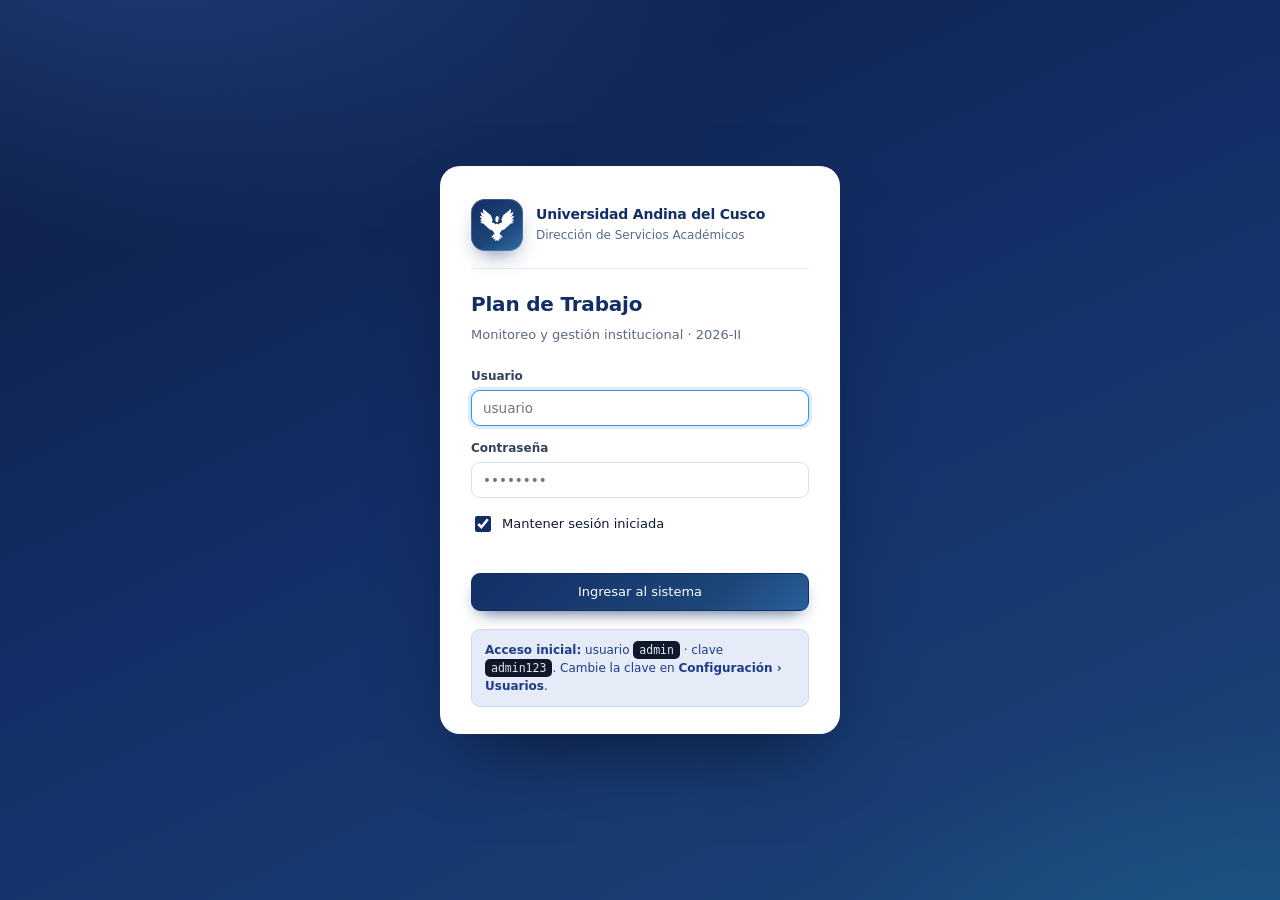
==== commit 90923f2d: "Persistencia de datos: guardado multi-pesession, sesion opcional y arranque blindado - saveLocal/mar" ====
--- a/plantrabajo/plantrabajo.html
+++ b/plantrabajo/plantrabajo.html
@@ -506,7 +506,8 @@
         <span>Dirección de Servicios Académicos</span>
       </div>
     </div>
-    <h1>Plan de Trabajo</h1>    <p class="sub" id="loginSub">Monitoreo y gestión institucional · 2026&#8209;II</p>    <div class="login-form">      <div class="fld">        <label for="lgUser">Usuario</label>        <input class="inp" id="lgUser" name="user" placeholder="usuario" required>      </div>      <div class="fld">        <label for="lgPass">Contraseña</label>        <input class="inp" id="lgPass" name="pass" type="password" placeholder="••••••••" required>      </div>      <div class="login-err" id="lgErr">
+    <h1>Plan de Trabajo</h1>    <p class="sub" id="loginSub">Monitoreo y gestión institucional · 2026&#8209;II</p>    <div class="login-form">      <div class="fld">        <label for="lgUser">Usuario</label>        <input class="inp" id="lgUser" name="user" placeholder="usuario" required>      </div>      <div class="fld">        <label for="lgPass">Contraseña</label>        <input class="inp" id="lgPass" name="pass" type="password" placeholder="••••••••" required>      </div>      <label class="check" style="margin-top:2px"><input type="checkbox" id="lgRec" checked><span>Mantener sesión iniciada</span></label>
+      <div class="login-err" id="lgErr">
 </div>      <button class="btn pri" type="submit" style="height:38px">Ingresar al sistema</button>    </div>    <div class="login-note">      <b>Acceso inicial:</b> usuario <span class="code">admin</span> · clave <span class="code">admin123</span>.      Cambie la clave en <b>Configuración &rsaquo; Usuarios</b>.    </div>  </form>
 </div>
 <!-- ===================== APP ===================== -->
@@ -575,10 +576,10 @@
 <div id="chDep">
 </div>
 </div>          </div>        </div>        <div class="grid g2" style="margin-bottom:14px">          <div class="card">            <div class="card-h">              <h3>Actividades en riesgo</h3>              <span class="sub">cronograma vencido o avance rezagado</span>              <span class="sp">
-</span>              <span class="tag neutro" id="riskCt">0</span>            </div>            <div class="card-b tight" id="tblRiesgo">
+</span>              <span class="tag neutral" id="riskCt">0</span>            </div>            <div class="card-b tight" id="tblRiesgo">
 </div>          </div>          <div class="card">            <div class="card-h">              <h3>Próximos vencimientos</h3>
 <span class="sub">ordenado por fecha de término</span>              <span class="sp">
-</span>              <span class="tag neutro" id="proxCt">0</span>            </div>            <div class="card-b" id="lstProx">
+</span>              <span class="tag neutral" id="proxCt">0</span>            </div>            <div class="card-b" id="lstProx">
 </div>          </div>        </div>        <div class="card">          <div class="card-h">
 <h3>Funciones con menor avance relativo</h3>
 <span class="sub">dentro de su cronograma planificado</span>
@@ -636,7 +637,7 @@
 </div>            <div class="card-b tight" id="calDet">
 </div>          </div>        </div>      </section>      <!-- ---------- REPORTES ---------- -->      <section class="view" id="v-reportes">        <div class="card" style="margin-bottom:14px">          <div class="card-b">            <div class="rep-h">
 <h3>Reportes y exportación de datos</h3>              <span class="sp" style="flex:1">
-</span>              <span class="tag neutro" id="repMeta">
+</span>              <span class="tag neutral" id="repMeta">
 </span>            </div>            <div class="seg-big">              <button class="btn pri" id="btnImprimir">
 <span data-ico="printer" data-sz="16">
 </span>Imprimir / Guardar PDF</button>              <button class="btn" id="btnXlsx">
@@ -1180,7 +1181,7 @@
 ;
 }
 /* ============================================================   5. ESTADO Y PERSISTENCIA   ============================================================ */const LS_DB = 'pt_db_v2',
- LS_UI = 'pt_ui_v2', IDB_NM = 'pt_files', IDB_KEY = 'handle';
+ LS_UI = 'pt_ui_v2', LS_SES = 'pt_ses', LS_REV = 'pt_rev', IDB_NM = 'pt_files', IDB_KEY = 'handle';
 const U_DEF = () => ({
   view: 'panel',
   act: {
@@ -1212,7 +1213,7 @@
   },
   curva: 'mes'
 });
-let DB = null, U = U_DEF(), FILE = null, DIRTY = false, SESSION = null;
+let DB = null, U = U_DEF(), FILE = null, DIRTY = false, SESSION = null, LS_OK = true, ULT_GUARDADO = null, REV = 0;
 function log(msg) {
   const t = new Date();
   DB.bitacora.unshift({
@@ -1221,19 +1222,28 @@
   DB.bitacora = DB.bitacora.slice(0, 200);
 }
 function saveLocal() {
+  if (!DB) return false;
   try {
- localStorage.setItem(LS_DB, JSON.stringify(DB));
- }
-  catch (e) {
- toast('bad', 'No se pudo guardar en caché', 'El almacenamiento del navegador está lleno o bloqueado. Exporte un respaldo.');
- }
+    REV = (parseInt(localStorage.getItem(LS_REV), 10) || 0) + 1;
+    localStorage.setItem(LS_REV, String(REV));
+    localStorage.setItem(LS_DB, JSON.stringify(DB));
+    LS_OK = true;
+    ULT_GUARDADO = new Date();
+    DIRTY = !!FILE;
+  } catch (e) {
+    LS_OK = false;
+    DIRTY = true;
+    try { IDB.set('db', DB); } catch (e2) { }
+    toast('bad', 'No se pudo guardar en el navegador',
+      'El almacenamiento está lleno o bloqueado: revise las cookies y los datos del sitio, o extensiones que borran datos. Se intentó un respaldo alternativo; pulse Guardar para descargar un respaldo JSON.');
+  }
+  paintSavePill();
+  return LS_OK;
 }
 function markDirty(msg) {
-  DIRTY = true;
   if (msg) log(msg);
-  DB.meta.actualizado = new Date().toISOString();
+  if (DB && DB.meta) DB.meta.actualizado = new Date().toISOString();
   saveLocal();
-  paintSavePill();
   clearTimeout(markDirty._t);
   markDirty._t = setTimeout(pushToFile, 1400);
 }
@@ -1261,12 +1271,52 @@
 }
 function setSavePill(cls, txt) {
   const p = $('#pillSave');
- p.className = 'pill ' + (cls || '');
+  if (!p) return;
+  p.className = 'pill ' + (cls || '');
   p.querySelector('span:last-child').textContent = txt;
+  p.title = 'Último guardado: ' + (ULT_GUARDADO ? ULT_GUARDADO.toLocaleString() : 'sin registros') + ' · ' + (FILE ? 'archivo ' + FILE.name : 'almacenamiento del navegador');
+}
+function hora() {
+  const d = new Date(), p = n => String(n).padStart(2, '0');
+  return p(d.getHours()) + ':' + p(d.getMinutes()) + ':' + p(d.getSeconds());
 }
 function paintSavePill() {
-  if (FILE) setSavePill(DIRTY ? 'warn' : 'ok', DIRTY ? 'Guardando…' : 'Archivo vinculado');
-  else setSavePill(DIRTY ? 'warn' : '', DIRTY ? 'Sin respaldar' : 'Caché local');
+  if (FILE) setSavePill(DIRTY ? 'warn' : 'ok', DIRTY ? 'Guardando…' : 'Archivo · ' + hora());
+  else if (LS_OK === false) setSavePill('bad', 'Sin guardar · ' + (ULT_GUARDADO ? hora() : 'almacenamiento'));
+  else if (ULT_GUARDADO) setSavePill('', 'Guardado · ' + hora());
+  else setSavePill('', 'Caché local');
+}
+function persistirAlSalir() {
+  if (!DB || !DIRTY) return;
+  try { localStorage.setItem(LS_DB, JSON.stringify(DB)); } catch (e) { }
+}
+function onStorageExterna(e) {
+  if (!e || (e.key && e.key !== LS_DB)) return;
+  if (!DB) return;
+  let nueva = null;
+  try { nueva = JSON.parse(e.newValue || 'null'); } catch (err) { return; }
+  if (!nueva || !Array.isArray(nueva.actividades)) return;
+  if (DIRTY) { toast('info', 'Cambios en otra pestaña', 'Esta pestaña tiene cambios pendientes; no la cierre sin revisar.'); return; }
+  DB = normDB(nueva);
+  REV = parseInt(localStorage.getItem(LS_REV), 10) || REV;
+  if (SESSION) render();
+  toast('ok', 'Datos sincronizados', 'Se actualizó la información desde otra pestaña.');
+}
+function comprobarAlmacen() {
+  const previo = LS_OK;
+  let ok = false;
+  try {
+    localStorage.setItem('pt_test', '1');
+    ok = localStorage.getItem('pt_test') === '1';
+    localStorage.removeItem('pt_test');
+  } catch (e) { ok = false; }
+  LS_OK = ok;
+  paintSavePill();
+  if (!ok && previo) {
+    toast('bad', 'Este navegador no permite guardar aquí',
+      'Revise la configuración de cookies y datos del sitio, o extensiones que borran el almacenamiento: los cambios se perderían al recargar.');
+  }
+  return ok;
 }
 const IDB = {
   open() {
@@ -1338,15 +1388,23 @@
   }
 );
 }
+function sesionPersistente() {
+  try {
+    const el = document.getElementById('lgRec');
+    if (el) return !!el.checked;
+    return localStorage.getItem(LS_SES) !== null;
+  } catch (e) { return false; }
+}
+function guardarSesion(u, persiste) {
+  const s = JSON.stringify({ id: u.id });
+  try {
+    if (persiste) { localStorage.setItem(LS_SES, s); sessionStorage.removeItem(LS_SES); }
+    else { sessionStorage.setItem(LS_SES, s); localStorage.removeItem(LS_SES); }
+  } catch (e) { }
+}
 function login(u) {
   SESSION = u;
-  try {
- sessionStorage.setItem('pt_ses', JSON.stringify({
- id: u.id }
-));
- }
- catch (e) {
- }
+  guardarSesion(u, sesionPersistente());
   $('#uName').textContent = u.nombre;
   $('#uRol').textContent = u.rol + (u.email ? ' · ' + u.email : '');
   $('#uAvatar').textContent = (u.nombre || u.usuario).trim().split(/\s+/).slice(0, 2).map(w => w[0]).join('').toUpperCase();
@@ -1354,13 +1412,13 @@
   $('#app').classList.remove('hide');
 }
 function logout() {
-  sessionStorage.removeItem('pt_ses');
+  try { sessionStorage.removeItem(LS_SES); localStorage.removeItem(LS_SES); } catch (e) { }
   SESSION = null;
- FILE = null;
+  FILE = null;
   $('#app').classList.add('hide');
- $('#login').classList.remove('hide');
+  $('#login').classList.remove('hide');
   $('#lgPass').value = '';
- $('#lgUser').focus();
+  $('#lgUser').focus();
   setLinkEst();
 }
 /* ============================================================   7. UTILIDADES DE ARCHIVO (ZIP / XLSX / CSV)   ============================================================ */function download(blob,
@@ -1849,5 +1907,20 @@
   return matriz.map(r => r.map(c => {
     const s = String(c == null ? '' : c);
     return /[";\n\r]/.test(s) ? '"' + s.replace(/"/g, '""') + '"' : s;  }).join(';')).join('\r\n');}/* --- escritura XLSX --- */const STY = { NORMAL: 0, BOLD: 1, HEAD: 2, TITLE: 3, CENTER: 4, WRAP: 5, KEY: 6, NUM: 7, SUB: 8, TOTAL: 9 };function cell(r, c, val, s) {  const ref = colName(c) + r;  if (val == null || val === '') return s == null ? '' : '<c r="' + ref + '" s="' + s + '"/>';  if (typeof val === 'number' && isFinite(val)) return '<c r="' + ref + '" s="' + (s == null ? 0 : s) + '"><v>' + val + '</v></c>';  return '<c r="' + ref + '" s="' + (s == null ? 0 : s) + '" t="inlineStr"><is><t xml:space="preserve">' + xe(val) + '</t></is></c>';}function hojaXML(rows, cols, merges, freeze, orient) {  const d = rows.map(r => r[0]).join(','), dd = rows.map(r => Math.max(0, r[1] - 1)).join(',');  const body = rows.map(r => '<row r="' + r[0] + '"' + (r[2] ? ' ht="' + r[2] + '" customHeight="1"' : '') + '>' + r[1] + '</row>').join('');  return '<?xml version="1.0" encoding="UTF-8" standalone="yes"?>' +    '<worksheet xmlns="http://schemas.openxmlformats.org/spreadsheetml/2006/main" xmlns:r="http://schemas.openxmlformats.org/officeDocument/2006/relationships">' +    '<sheetPr><pageSetUpPr fitToPage="1"/></sheetPr>' +    '<dimension ref="A1:' + colName(Math.max(0, (cols ? cols.length : 4) - 1)) + Math.max(1, rows.length) + '"/>' +    '<sheetViews><sheetView showGridLines="0" workbookViewId="0">' +    (freeze ? '<pane xSplit="' + freeze.c + '" ySplit="' + freeze.r + '" topLeftCell="' + colName(freeze.c) + (freeze.r + 1) + '" activePane="bottomRight" state="frozen"/>' : '') +    '</sheetView></sheetViews><sheetFormatPr defaultRowHeight="14.5"/>' +    (cols && cols.length ? '<cols>' + cols.map(w => '<col min="' + (w.i + 1) + '" max="' + (w.i + 1) + '" width="' + w.w + '" customWidth="1"/>').join('') + '</cols>' : '') +    '<sheetData>' + body + '</sheetData>' +    (merges && merges.length ? '<mergeCells count="' + merges.length + '">' + merges.map(m => '<mergeCell ref="' + m + '"/>').join('') + '</mergeCells>' : '') +    '<pageMargins left="0.35" right="0.35" top="0.5" bottom="0.5" header="0.3" footer="0.3"/>' +    '<pageSetup paperSize="9" orientation="' + (orient || 'landscape') + '" fitToWidth="1" fitToHeight="0"/>' +    '</worksheet>';}const STYLE_XML = '<?xml version="1.0" encoding="UTF-8" standalone="yes"?>' +  '<styleSheet xmlns="http://schemas.openxmlformats.org/spreadsheetml/2006/main">' +  '<numFmts count="1"><numFmt numFmtId="164" formatCode="0%"/></numFmts>' +  '<fonts count="5">' +  '<font><sz val="10"/><name val="Calibri"/></font>' +  '<font><b/><sz val="10"/><name val="Calibri"/></font>' +  '<font><b/><sz val="9"/><color rgb="FFFFFFFF"/><name val="Calibri"/></font>' +  '<font><b/><sz val="13"/><name val="Calibri"/></font>' +  '<font><i/><sz val="9"/><name val="Calibri"/></font></fonts>' +  '<fills count="4"><fill><patternFill patternType="none"/></fill><fill><patternFill patternType="gray125"/></fill>' +  '<fill><patternFill patternType="solid"><fgColor rgb="FFD9D9D9"/><bgColor indexed="64"/></patternFill></fill>' +  '<fill><patternFill patternType="solid"><fgColor rgb="FFEFEFEF"/><bgColor indexed="64"/></patternFill></fill></fills>' +  '<borders count="2"><border><left/><right/><top/><bottom/><diagonal/></border>' +  '<border><left style="thin"><color rgb="FF808080"/></left><right style="thin"><color rgb="FF808080"/></right><top style="thin"><color rgb="FF808080"/></top><bottom style="thin"><color rgb="FF808080"/></bottom><diagonal/></border></borders>' +  '<cellStyleXfs count="1"><xf numFmtId="0" fontId="0" fillId="0" borderId="0"/></cellStyleXfs>' +  '<cellXfs count="10">' +  '<xf numFmtId="0" fontId="0" fillId="0" borderId="0" xfId="0"/>' +  '<xf numFmtId="0" fontId="1" fillId="0" borderId="0" xfId="0" applyFont="1"/>' +  '<xf numFmtId="0" fontId="2" fillId="2" borderId="1" xfId="0" applyFont="1" applyFill="1" applyBorder="1" applyAlignment="1"><alignment horizontal="center" vertical="center" wrapText="1"/></xf>' +  '<xf numFmtId="0" fontId="3" fillId="0" borderId="0" xfId="0" applyFont="1" applyAlignment="1"><alignment horizontal="center" vertical="center"/></xf>' +  '<xf numFmtId="0" fontId="0" fillId="0" borderId="1" xfId="0" applyBorder="1" applyAlignment="1"><alignment horizontal="center" vertical="center" wrapText="1"/></xf>' +  '<xf numFmtId="0" fontId="0" fillId="0" borderId="1" xfId="0" applyBorder="1" applyAlignment="1"><alignment vertical="top" wrapText="1"/></xf>' +  '<xf numFmtId="0" fontId="1" fillId="3" borderId="1" xfId="0" applyFont="1" applyFill="1" applyBorder="1" applyAlignment="1"><alignment vertical="center" wrapText="1"/></xf>' +  '<xf numFmtId="1" fontId="0" fillId="0" borderId="1" xfId="0" applyBorder="1" applyNumberFormat="1" applyAlignment="1"><alignment horizontal="center" vertical="center"/></xf>' +  '<xf numFmtId="0" fontId="4" fillId="0" borderId="0" xfId="0" applyFont="1" applyAlignment="1"><alignment horizontal="center" vertical="center" wrapText="1"/></xf>' +  '<xf numFmtId="0" fontId="1" fillId="3" borderId="1" xfId="0" applyFont="1" applyFill="1" applyBorder="1"/></' +  '</cellXfs><cellStyles count="1"><cellStyle name="Normal" xfId="0" builtinId="0"/></cellStyles></styleSheet>';function construirXlsx() {  const M = DB.meta, meses = M.meses, nM = meses.length, SM = 4;  const cN = 0, cFun = 1, cAct = 2, cInd = 3, cE0 = 4, cEv = cE0 + nM * SM, cAv = cEv + 1, cEst = cAv + 1, cObs = cEst + 1, LAST = cObs;  const rows = [], merges = [];  const R = (n, celdas, ht) => rows.push([n, celdas, ht]);  R(1, cell(1, cN, M.titulo || 'FORMATO DE MONITOREO DEL PLAN DE TRABAJO', STY.TITLE), 22);  merges.push('A1:' + colName(LAST) + '1');  R(2, cell(2, cN, M.subtitulo || '', STY.SUB));  merges.push('A2:' + colName(LAST) + '2');  R(4, cell(4, cN, M.cargo || '', STY.KEY) + cell(4, 2, M.titular || '', STY.NORMAL));  merges.push('C4:J4');  R(5, cell(5, cN, 'Periodo de evaluación:', STY.KEY) + cell(5, 2, M.periodo || '', STY.NORMAL));  merges.push('C5:J5');  let cab = cell(7, cN, 'N°', STY.HEAD) + cell(7, cFun, 'Función designada (Reglamento)', STY.HEAD) +    cell(7, cAct, 'Actividad / Meta del Plan de Trabajo', STY.HEAD) + cell(7, cInd, 'Indicador de cumplimiento', STY.HEAD);  meses.forEach((m, mi) => {    const c0 = cE0 + mi * SM;    cab += cell(7, c0, m, STY.HEAD);    merges.push(colName(c0) + '7:' + colName(c0 + SM - 1) + '7');  });  cab += cell(7, cEv, 'Evidencia', STY.HEAD) + cell(7, cAv, '% Avance', STY.HEAD) +    cell(7, cEst, 'Estado', STY.HEAD) + cell(7, cObs, 'Observaciones', STY.HEAD);  R(7, cab, 30);  DB.actividades.forEach((a, i) => {    const r = 8 + i;    let cs = cell(r, cN, a.n, STY.CENTER) + cell(r, cFun, a.funcion, STY.WRAP) + cell(r, cAct, a.actividad, STY.WRAP) + cell(r, cInd, a.indicador, STY.WRAP);    for (let mi = 0; mi < nM; mi++) for (let si = 0; si < SM; si++)      cs += cell(r, cE0 + mi * SM + si, a.plan[mi] && a.plan[mi][si] ? 'X' : '', a.plan[mi] && a.plan[mi][si] ? STY.CENTER : STY.CENTER);    cs += cell(r, cEv, a.evidencia, STY.WRAP) + cell(r, cAv, a.avance, STY.NUM) + cell(r, cEst, a.estado, STY.CENTER) + cell(r, cObs, a.observaciones, STY.WRAP);    R(r, cs, 34);  });  const s = stats();  let rr = 8 + DB.actividades.length + 1;  R(rr, cell(rr, cN, 'RESUMEN', STY.TOTAL)); merges.push('A' + rr + ':' + colName(LAST) + rr);  const resumen = [    ['Total de funciones monitoreadas:', s.total],    ['N° Completado:', s.porEstado['Completado'] || 0],    ['N° En proceso:', s.porEstado['En proceso'] || 0],    ['N° Retrasado:', s.porEstado['Retrasado'] || 0],    ['N° No iniciado:', s.porEstado['No iniciado'] || 0],    ['% Avance promedio del Plan de Trabajo:', Math.round(s.avanceProm * 100) / 100 + ' %']  ];  resumen.forEach((x, k) => { const r2 = rr + 1 + k; R(r2, cell(r2, cN, x[0], STY.KEY) + cell(r2, 2, x[1], STY.TOTAL)); merges.push('C' + r2 + ':J' + r2); });  const rl = rr + 1 + resumen.length + 1;  R(rl, cell(rl, cN, 'LEYENDA / INSTRUCCIONES DE LLENADO', STY.TOTAL)); merges.push('A' + rl + ':' + colName(LAST) + rl);  (M.leyenda || []).forEach((t, k) => { const r2 = rl + 1 + k; R(r2, cell(r2, cN, t, STY.WRAP)); merges.push('A' + r2 + ':' + colName(LAST) + r2); });  R(rl + 2 + (M.leyenda || []).length, cell(rl + 2 + (M.leyenda || []).length, cN, 'Fecha de corte: ' + fDM(M.fechaCorte) + '   ·   Generado por la aplicación de Monitoreo del Plan de Trabajo.', STY.SUB));  merges.push('A' + (rl + 2 + (M.leyenda || []).length) + ':' + colName(LAST) + (rl + 2 + (M.leyenda || []).length));  const cols = [];  cols.push({ i: cN, w: 5 }); cols.push({ i: cFun, w: 58 }); cols.push({ i: cAct, w: 48 }); cols.push({ i: cInd, w: 33 });  for (let mi = 0; mi < nM; mi++) for (let si = 0; si < SM; si++) cols.push({ i: cE0 + mi * SM + si, w: 3.1 });  cols.push({ i: cEv, w: 26 }); cols.push({ i: cAv, w: 8.5 }); cols.push({ i: cEst, w: 14 }); cols.push({ i: cObs, w: 26 });  const s1 = hojaXML(rows, cols, merges, { r: 7, c: 4 }, 'landscape');  /* hoja de parámetros */  const pr = [];  const add = (n, k, v, s) => pr.push([n, cell(n, 0, k, STY.KEY) + cell(n, 1, v, s == null ? STY.NORMAL : s)]);  add(1, 'titulo', M.titulo); add(2, 'subtitulo', M.subtitulo); add(3, 'cargo', M.cargo); add(4, 'titular', M.titular);  add(5, 'periodo', M.periodo); add(6, 'fechaCorte', M.fechaCorte); add(7, 'unidad', M.unidad || '');  add(8, 'anio', M.anio, STY.NUM); add(9, 'mesInicio', M.mesInicio, STY.NUM);  add(10, 'meses', meses.join(' | ')); add(11, 'semanas', SM, STY.NUM);  add(12, 'estados', M.estados.join(' | ')); add(13, 'prioridades', M.prioridades.join(' | '));  add(14, 'dependencias', (M.dependencias || []).join(' | ')); add(15, 'leyenda', (M.leyenda || []).join('\n'));  add(16, 'generado', new Date().toISOString());  const s2 = hojaXML(pr, [{ i: 0, w: 24 }, { i: 1, w: 78 }], [], null, 'portrait');  /* hoja de usuarios */  const ur = [[1, cell(1, 0, 'Nombre', STY.HEAD) + cell(1, 1, 'Usuario', STY.HEAD) + cell(1, 2, 'Rol', STY.HEAD) + cell(1, 3, 'Contraseña', STY.HEAD) + cell(1, 4, 'Correo', STY.HEAD) + cell(1, 5, 'Activo', STY.HEAD)]];  DB.usuarios.forEach((u, i) => {    const r = 2 + i;    ur.push([r, cell(r, 0, u.nombre) + cell(r, 1, u.usuario) + cell(r, 2, u.rol) + cell(r, 3, u.clave) + cell(r, 4, u.email) + cell(r, 5, u.activo ? 'Sí' : 'No', STY.CENTER)]);  });  const s3 = hojaXML(ur, [{ i: 0, w: 34 }, { i: 1, w: 16 }, { i: 2, w: 16 }, { i: 3, w: 16 }, { i: 4, w: 30 }, { i: 5, w: 9 }], [], null, 'portrait');  const wb = '<?xml version="1.0" encoding="UTF-8" standalone="yes"?>' +    '<workbook xmlns="http://schemas.openxmlformats.org/spreadsheetml/2006/main" xmlns:r="http://schemas.openxmlformats.org/officeDocument/2006/relationships">' +    '<sheets><sheet name="Monitoreo" sheetId="1" r:id="rId1"/><sheet name="Parametros" sheetId="2" r:id="rId2"/><sheet name="Usuarios" sheetId="3" r:id="rId3"/></sheets></workbook>';  const rels = '<?xml version="1.0" encoding="UTF-8" standalone="yes"?>' +    '<Relationships xmlns="http://schemas.openxmlformats.org/package/2006/relationships">' +    '<Relationship Id="rId1" Type="http://schemas.openxmlformats.org/officeDocument/2006/relationships/worksheet" Target="worksheets/sheet1.xml"/>' +    '<Relationship Id="rId2" Type="http://schemas.openxmlformats.org/officeDocument/2006/relationships/worksheet" Target="worksheets/sheet2.xml"/>' +    '<Relationship Id="rId3" Type="http://schemas.openxmlformats.org/officeDocument/2006/relationships/worksheet" Target="worksheets/sheet3.xml"/>' +    '<Relationship Id="rId4" Type="http://schemas.openxmlformats.org/officeDocument/2006/relationships/styles" Target="styles.xml"/>' +    '</Relationships>';  const ct = '<?xml version="1.0" encoding="UTF-8" standalone="yes"?>' +    '<Types xmlns="http://schemas.openxmlformats.org/package/2006/content-types">' +    '<Default Extension="rels" ContentType="application/vnd.openxmlformats-package.relationships+xml"/>' +    '<Default Extension="xml" ContentType="application/xml"/>' +    '<Override PartName="/xl/workbook.xml" ContentType="application/vnd.openxmlformats-officedocument.spreadsheetml.sheet.main+xml"/>' +    '<Override PartName="/xl/worksheets/sheet1.xml" ContentType="application/vnd.openxmlformats-officedocument.spreadsheetml.worksheet+xml"/>' +    '<Override PartName="/xl/worksheets/sheet2.xml" ContentType="application/vnd.openxmlformats-officedocument.spreadsheetml.worksheet+xml"/>' +    '<Override PartName="/xl/worksheets/sheet3.xml" ContentType="application/vnd.openxmlformats-officedocument.spreadsheetml.worksheet+xml"/>' +    '<Override PartName="/xl/styles.xml" ContentType="application/vnd.openxmlformats-officedocument.spreadsheetml.styles+xml"/>' +    '</Types>';  const root = '<?xml version="1.0" encoding="UTF-8" standalone="yes"?>' +    '<Relationships xmlns="http://schemas.openxmlformats.org/package/2006/relationships">' +    '<Relationship Id="rId1" Type="http://schemas.openxmlformats.org/officeDocument/2006/relationships/officeDocument" Target="xl/workbook.xml"/>' +    '</Relationships>';  return new Blob([zips([    { name: '[Content_Types].xml', data: TENC.encode(ct) },    { name: '_rels/.rels', data: TENC.encode(root) },    { name: 'xl/workbook.xml', data: TENC.encode(wb) },    { name: 'xl/_rels/workbook.xml.rels', data: TENC.encode(rels) },    { name: 'xl/styles.xml', data: TENC.encode(STYLE_XML) },    { name: 'xl/worksheets/sheet1.xml', data: TENC.encode(s1) },    { name: 'xl/worksheets/sheet2.xml', data: TENC.encode(s2) },    { name: 'xl/worksheets/sheet3.xml', data: TENC.encode(s3) }  ])], { type: 'application/vnd.openxmlformats-officedocument.spreadsheetml.sheet' });}/** Matriz plana para CSV: una fila por actividad con columnas de semana */function filasPlanas() {  const M = DB.meta, meses = M.meses;  const enc = ['N°', 'Función designada (Reglamento)', 'Actividad / Meta del Plan de Trabajo', 'Indicador de cumplimiento'];  meses.forEach(m => { for (let s = 1; s <= 4; s++) enc.push(m + ' S' + s); });  enc.push('Evidencia', '% Avance', 'Estado', 'Observaciones', 'Responsable', 'Dependencia', 'Prioridad', 'Fecha inicio', 'Fecha fin');  const filas = DB.actividades.map(a => {    const r = [a.n, a.funcion, a.actividad, a.indicador];    for (let mi = 0; mi < meses.length; mi++) for (let si = 0; si < 4; si++) r.push(a.plan[mi] && a.plan[mi][si] ? 'X' : '');    r.push(a.evidencia, a.avance, a.estado, a.observaciones, a.responsable, a.dependencia, a.prioridad, fDM(a.fechaInicio), fDM(a.fechaFin));    return r;  });  return { enc, filas };}/** Convierte filas planas (CSV o Excel) en actividades */function planasAActividades(matriz, metaBase) {  const enc = (matriz[0] || []).map(x => String(x || '').trim().toLowerCase());  const find = res => { for (let i = 0; i < enc.length; i++) if (res.test(enc[i])) return i; return -1; };  const cN = find(/^n[°ºo]?$|numero/), cFun = find(/funci/), cAct = find(/actividad|meta/), cInd = find(/indicador/),    cEv = find(/evidencia/), cAv = find(/avance|%/),    cEst = find(/estado/), cObs = find(/observ/), cRes = find(/responsable/), cDep = find(/dependencia/),    cPri = find(/prioridad/), cFi = find(/fecha\s*inicio|inicio/), cFf = find(/fecha\s*fin|fin/);  const semCols = [];  enc.forEach((h, i) => { const m = h.match(/^(.+?)\s*(?:s|sem|semana|w)\.?\s*([1-4])$/); if (m && (m[1].trim().length > 1)) semCols.push({ i, mes: m[1].trim(), s: +m[2] }); });  if (!semCols.length) { /* Excel agrupado: columnas entre indicador y evidencia */    const d0 = (cInd >= 0 ? cInd : Math.max(cFun, cAct)) + 1, d1 = (cEv >= 0 ? cEv : enc.length) - 1;    for (let c = d0; c <= d1; c++) semCols.push({ i: c, mes: 'Mes ' + (Math.floor((c - d0) / 4) + 1), s: (c - d0) % 4 + 1 });  }  const meses = [];  semCols.forEach(x => { if (!meses.includes(x.mes)) meses.push(x.mes); });  const mesesMeta = metaBase && metaBase.meses && metaBase.meses.length ? metaBase.meses : meses;  const plan = [];  for (let r = 1; r < matriz.length; r++) {    const row = matriz[r];    const fun = String(row[cFun] || '').trim(), act = String(row[cAct] || '').trim();    if (!fun && !act) continue;    if (/^total de funciones|^resumen|^leyenda/i.test(fun)) continue;    const p = mesesMeta.map(() => [0, 0, 0, 0]);    semCols.forEach(x => {      const mi = mesesMeta.findIndex(mm => String(mm).trim().toLowerCase() === x.mes);      if (mi >= 0) { const v = String(row[x.i] || '').trim(); if (/^(x|✓|✔|1|si|sí)$/i.test(v)) p[mi][x.s - 1] = 1; }    });    let av = parseInt(String(row[cAv] == null ? 0 : row[cAv]).replace('%', ''), 10); if (isNaN(av)) av = 0;    av = clamp(av, 0, 100);    let est = String(row[cEst] || '').trim();    if (est && !ESTADOS.includes(est)) est = est.charAt(0).toUpperCase() + est.slice(1).toLowerCase();    if (!ESTADOS.includes(est)) est = av >= 100 ? 'Completado' : 'No iniciado';    if (av >= 100) est = 'Completado';    plan.push({      id: uid('a'), funcion: fun, actividad: act, indicador: String(row[cInd] || '').trim(),      evidencia: String(row[cEv] || '').trim(), observaciones: String(row[cObs] || '').trim(),      responsable: String(row[cRes] || '').trim(), dependencia: String(row[cDep] || '').trim(),      prioridad: String(row[cPri] || '').trim() || 'Media',      plan: p, avance: av, estado: est, fechaInicio: cFi >= 0 ? parseFechaTxt(row[cFi]) : '', fechaFin: cFf >= 0 ? parseFechaTxt(row[cFf]) : ''    });  }  return plan;}function parseFechaTxt(s) {  s = String(s || '').trim(); if (!s) return '';  let m = s.match(/^(\d{4})-(\d{1,2})-(\d{1,2})/); if (m) return iso(+m[1], +m[2], +m[3]);  m = s.match(/^(\d{1,2})[\/\-](\d{1,2})[\/\-](\d{4})/); if (m) return iso(+m[3], +m[2], +m[1]);  m = s.match(/^(\d{1,2})\s+de\s+([a-záéíóúñ]+)\s+de?\s*(\d{4})/i);  if (m) { const i = MES_TOT.findIndex(x => x.toLowerCase().startsWith(m[2].slice(0, 3))); if (i >= 0) return iso(+m[3], i + 1, +m[1]); }  return '';}/* ============================================================   8. INDICADORES DE NEGOCIO   ============================================================ */const difDias = (f1, f2) => dias(f1, f2);          // f2 - f1  (positivo = f2 es posterior)
-function riesgosDe(a) {  const fc = fechaCorte();  if (a.avance >= 100) return { n: 0, c: 'ok', t: 'Completado' };  if (a.estado === 'Retrasado') return { n: 2, c: 'bad', t: 'Marcado como Retrasado' };  if (a.fechaFin) {    const d = difDias(fc, a.fechaFin);    if (d < 0) { const t = -d; return { n: t > 14 ? 2 : 1, c: t > 14 ? 'bad' : 'warn', t: 'Vencida hace ' + t + (t === 1 ? ' día' : ' días') }; }    if (d <= 15) return { n: 1, c: 'warn', t: 'Vence en ' + d + (d === 1 ? ' día' : ' días') };  }  const g = semanaGlobalDe(fc), q = fechasDePlan(a.plan);  if (g != null && q.iniG >= 0) {    const tot = q.finG - q.iniG + 1, trans = g - q.iniG + 1;    const esp = Math.max(0, Math.min(100, trans / tot * 100));    if (a.avance + 20 < esp) return { n: 1, c: 'warn', t: 'Avance rezagado: ' + a.avance + '% de ' + Math.round(esp) + '% esperado' };  }  return { n: 0, c: 'ok', t: 'En cronograma' };}function stats() {  const A = DB.actividades, fc = fechaCorte();  const porEstado = {}; ESTADOS.forEach(e => porEstado[e] = 0);  let suma = 0, planif = 0, vencidas = 0, criticas = 0, sinResp = 0, sinFecha = 0;  A.forEach(a => {    porEstado[a.estado] = (porEstado[a.estado] || 0) + 1;    suma += a.avance;    if (a.plan && a.plan.some(f => f.some(v => +v))) planif++;    if (!a.fechaFin) sinFecha++;    if (!a.responsable) sinResp++;    const r = riesgosDe(a);    if (r.n > 0) vencidas++;    if (r.n === 2) criticas++;  });  const total = A.length;  const enProceso = porEstado['En proceso'] || 0;  const cumpl = porEstado['Completado'] || 0;  return {    total, porEstado, suma, avanceProm: total ? suma / total : 0, planif, vencidas, criticas, sinResp, sinFecha,    cumpl, enProceso, noinit: porEstado['No iniciado'] || 0, retrasado: porEstado['Retrasado'] || 0,    cierrePrev: (() => { const f = A.filter(a => a.fechaFin).sort((x, y) => x.fechaFin.localeCompare(y.fechaFin)); return f.length ? f[f.length - 1].fechaFin : ''; })()  };}function porMes(mi) { return DB.actividades.filter(a => a.plan && a.plan[mi] && a.plan[mi].some(v => +v)); }function grupos(padre, campo, etiqueta) {  const m = new Map();  padre.forEach(a => {    const k = (a[campo] || '').trim() || 'Sin asignar';    if (!m.has(k)) m.set(k, { k, n: 0, s: 0, av: 0 });    const o = m.get(k); o.n++; o.s += a.avance; o.av += a.avance;  });  return Array.from(m.values()).sort((a, b) => b.av - a.av);}/** Curva acumulada: esperado vs ejecutado */function curva(gran) {  const A = DB.actividades;  const cortes = [];  if (gran === 'mes') {    DB.meta.meses.forEach((m, mi) => {      const { y, mm } = (() => { const k = (DB.meta.mesInicio - 1) + mi; return { y: DB.meta.anio + Math.floor(k / 12), mm: (k % 12) + 1 }; })();      cortes.push({ lb: m, f: iso(y, mm, new Date(y, mm, 0).getDate()) });    });  } else {    for (let mi = 0; mi < DB.meta.meses.length; mi++) for (let si = 0; si < 4; si++) {      const r = semRango(mi, si);      cortes.push({ lb: (mi === 0 || si === 0 ? DB.meta.meses[mi].slice(0, 3) : '') + ' s' + (si + 1), f: iso(r.y, r.m, r.d2) });    }  }  const conF = A.filter(a => a.fechaFin && a.plan && a.plan.some(f => f && f.some(v => +v)));  const pts = cortes.map(c => {    let esp = 0, eje = 0, n = 0;    conF.forEach(a => {      const e = esperado(a, c.f);      if (e == null) return;      n++;      esp += e;      eje += a.avance;    });    return { lb: c.lb, esp: n ? esp / n : 0, eje: n ? eje / n : 0 };  });  return { labels: pts.map(p => p.lb), esp: pts.map(p => Math.round(p.esp)), eje: pts.map(p => Math.round(p.eje)) };}/* ============================================================   9. GRÁFICAS SVG (sin librerías externas)   ============================================================ */function donutSVG(data, centro) {  const S = 190, cx = S / 2, cy = S / 2, R = S / 2 - 2, r = R * 0.63;  const tot = data.reduce((s, d) => s + d.value, 0);  let p = '', a0 = -Math.PI / 2;  const f2 = n => Math.round(n * 100) / 100;  data.forEach(d => {    if (d.value <= 0) return;    const ang = d.value / tot * Math.PI * 2, a1 = a0 + ang, lg = ang > Math.PI ? 1 : 0;    let dd;    if (ang >= Math.PI * 2 - 1e-6) {      dd = 'M ' + f2(cx + R) + ' ' + f2(cy) + ' A ' + R + ' ' + R + ' 0 1 1 ' + f2(cx - R) + ' ' + f2(cy) +        ' A ' + R + ' ' + R + ' 0 1 1 ' + f2(cx + R) + ' ' + f2(cy) + ' Z';    } else {      dd = 'M ' + f2(cx + R * Math.cos(a0)) + ' ' + f2(cy + R * Math.sin(a0)) +        ' A ' + R + ' ' + R + ' 0 ' + lg + ' 1 ' + f2(cx + R * Math.cos(a1)) + ' ' + f2(cy + R * Math.sin(a1)) +        ' L ' + f2(cx + r * Math.cos(a1)) + ' ' + f2(cy + r * Math.sin(a1)) +        ' A ' + r + ' ' + r + ' 0 ' + lg + ' 0 ' + f2(cx + r * Math.cos(a0)) + ' ' + f2(cy + r * Math.sin(a0)) + ' Z';    }    p += '<path d="' + dd + '" fill="' + d.color + '" stroke="#fff" stroke-width="1.5"><title>' + esc(d.label) + ': ' + d.value + ' (' + Math.round(d.value / tot * 100) + '%)</title></path>';    a0 = a1;  });  if (!tot) p = '<circle cx="' + cx + '" cy="' + cy + '" r="' + f2((R + r) / 2) + '" fill="none" stroke="#edeff4" stroke-width="' + f2(R - r) + '"/>';  return '<svg class="chart" viewBox="0 0 ' + S + ' ' + S + '" style="max-width:200px;margin:0 auto">' + p +    '<text x="' + cx + '" y="' + (cy - 1) + '" text-anchor="middle" style="font-size:25px;font-weight:700;fill:var(--ink);letter-spacing:-1px">' + centro.v + '</text>' +    '<text x="' + cx + '" y="' + (cy + 16) + '" text-anchor="middle" style="font-size:10px;letter-spacing:.02em">' + esc(centro.t) + '</text></svg>';}function barrasSVG(labels, series, opt) {  opt = opt || {};  const W = 560, H = opt.h || 210, pt = 16, pb = 34, pl = 38, pr = 12;  const n = labels.length, max = opt.max || Math.max(100, ...series.flatMap(s => Math.max.apply(null, s.data.length ? s.data : [0])));  const iw = (W - pl - pr) / Math.max(1, n), bw = Math.min(46, iw * 0.56 / series.length);  const X = i => pl + iw * i + iw / 2 - (bw * series.length + 4 * (series.length - 1)) / 2;  const Y = v => H - pb - (v / max) * (H - pt - pb);  let g = '';  for (let k = 0; k <= 4; k++) { const v = max * k / 4, y = Y(v); g += '<line class="gl" x1="' + pl + '" y1="' + f2y(y) + '" x2="' + (W - pr) + '" y2="' + f2y(y) + '"/><text x="' + (pl - 7) + '" y="' + f2y(y + 3.5) + '" text-anchor="end" style="font-size:9.5px">' + Math.round(v) + '</text>'; }  let bars = '';  labels.forEach((lb, i) => {    series.forEach((s, j) => {      const v = s.data[i] || 0, x = X(i) + j * (bw + 4), y = Y(v);      bars += '<rect x="' + f2y(x) + '" y="' + f2y(y) + '" width="' + f2y(bw) + '" height="' + f2y(H - pb - y) + '" rx="4" fill="' + s.color + '"><title>' + esc(s.name + ' · ' + lb) + ': ' + v + (opt.suf || '') + '</title></rect>';      if (n <= 8 || j === 0) bars += '<text class="vl" x="' + f2y(x + bw / 2) + '" y="' + f2y(y - 5) + '" text-anchor="middle" style="font-size:10px">' + v + '</text>';    });    bars += '<text x="' + f2y(pl + iw * i + iw / 2) + '" y="' + (H - pb + 15) + '" text-anchor="middle" style="font-size:10.5px">' + esc(lb) + '</text>';  });  return '<svg class="chart" viewBox="0 0 ' + W + ' ' + H + '">' + g + bars + '</svg>';}const f2y = n => Math.round(n * 100) / 100;function lineaSVG(labels, series) {  const W = 620, H = 236, pt = 16, pb = 32, pl = 38, pr = 16;  const n = labels.length, max = 100;  const X = i => pl + (n <= 1 ? 0 : i * (W - pl - pr) / (n - 1));  const Y = v => H - pb - (v / max) * (H - pt - pb);  let g = '';  for (let k = 0; k <= 4; k++) { const v = 25 * k, y = Y(v); g += '<line class="gl" x1="' + pl + '" y1="' + f2y(y) + '" x2="' + (W - pr) + '" y2="' + f2y(y) + '"/><text x="' + (pl - 7) + '" y="' + f2y(y + 3.5) + '" text-anchor="end" style="font-size:9.5px">' + v + '%</text>'; }  let paths = '';  series.forEach(s => {    const pts = s.data.map((v, i) => X(i) + ',' + f2y(Y(v)));    if (s.area) {      paths += '<defs><linearGradient id="g' + s.id + '" x1="0" y1="0" x2="0" y2="1">' +        '<stop offset="0%" stop-color="' + s.color + '" stop-opacity=".22"/><stop offset="100%" stop-color="' + s.color + '" stop-opacity="0"/></linearGradient></defs>';      paths += '<path d="M ' + pl + ' ' + (H - pb) + ' L ' + pts.join(' L ') + ' L ' + X(n - 1) + ' ' + (H - pb) + ' Z" fill="url(#g' + s.id + ')"/>';    }    paths += '<polyline points="' + pts.join(' ') + '" fill="none" stroke="' + s.color + '" stroke-width="2.3" ' +      (s.dash ? 'stroke-dasharray="5 4" ' : '') + 'stroke-linejoin="round" stroke-linecap="round"/>';    s.data.forEach((v, i) => { paths += '<circle cx="' + f2y(X(i)) + '" cy="' + f2y(Y(v)) + '" r="2.9" fill="#fff" stroke="' + s.color + '" stroke-width="2"><title>' + esc(s.name + ' · ' + labels[i]) + ': ' + v + '%</title></circle>'; });  });  const step = n > 8 ? Math.ceil(n / 8) : 1;  let lb = '';  labels.forEach((l, i) => { if (i % step === 0 || i === n - 1) lb += '<text x="' + f2y(X(i)) + '" y="' + (H - pb + 15) + '" text-anchor="middle" style="font-size:9.5px">' + esc(l) + '</text>'; });  return '<svg class="chart" viewBox="0 0 ' + W + ' ' + H + '">' + g + paths + lb + '</svg>';}function hbarHTML(data, suf) {  if (!data.length) return '<div class="empty" style="padding:24px">Sin datos</div>';  const max = Math.max.apply(null, data.map(d => d.av)) || 1;  return '<div class="hbar">' + data.map(d =>    '<div class="hbar-row"><span title="' + esc(d.k) + '" style="overflow:hidden;text-overflow:ellipsis;white-space:nowrap">' + esc(d.k) + '</span>' +    '<span class="tr"><i style="width:' + f2y(d.av / max * 100) + '%;background:' + (d.av >= 100 ? 'var(--ok)' : d.av > 0 ? 'var(--brand)' : 'var(--idle)') + '"></i></span>' +    '<span class="vl">' + Math.round(d.av) + (suf || '%') + '</span></div>').join('') + '</div>';}/* ============================================================   10. NOTIFICACIONES Y DIÁLOGOS   ============================================================ */function toast(tipo, tit, det) {  const ic = tipo === 'bad' ? 'alert' : tipo === 'ok' ? 'check' : 'info';  const d = document.createElement('div');  d.className = 'toast ' + (tipo || '');  d.innerHTML = '<span class="ti">' + ico(ic, 16) + '</span><div><b>' + esc(tit) + '</b>' + (det ? '<span>' + esc(det) + '</span>' : '') + '</div>';  $('#toasts').appendChild(d);  setTimeout(() => { d.style.transition = 'opacity .3s,transform .3s'; d.style.opacity = '0'; d.style.transform = 'translateY(6px)'; setTimeout(() => d.remove(), 320); }, tipo === 'bad' ? 6500 : 3800);}function abrirModal(html, clase) {  const m = $('#modal'); m.className = 'modal ' + (clase || ''); m.innerHTML = html;  $('#mask').classList.add('on');  paintIcons(m);  return m;}function cerrarModal() { $('#mask').classList.remove('on'); $('#modal').innerHTML = ''; }function confirmar(tit, txt, okTxt, peligro) {  return new Promise(res => {    abrirModal('<div class="m-h"><h3>' + esc(tit) + '</h3></div>' +      '<div class="m-b"><p style="font-size:13.5px;line-height:1.65;color:var(--ink-2)">' + txt + '</p></div>' +      '<div class="m-f"><button class="btn" data-x="no">Cancelar</button><button class="btn ' + (peligro ? 'dgr' : 'pri') + '" data-x="si">' + esc(okTxt || 'Aceptar') + '</button></div>', 'sm');    const m = $('#modal');    m.querySelector('[data-x=no]').onclick = () => { cerrarModal(); res(false); };    m.querySelector('[data-x=si]').onclick = () => { cerrarModal(); res(true); };  });}/* ============================================================   11. NAVEGACIÓN Y RENDER GENERAL   ============================================================ */const TITULOS = { panel: 'Panel de control', actividades: 'Actividades del Plan de Trabajo', kanban: 'Tablero Kanban', cronograma: 'Cronograma', reportes: 'Reportes y exportación', config: 'Configuración del sistema' };function saveUI() { try { localStorage.setItem(LS_UI, JSON.stringify(U)); } catch (e) { } }function go(v) {  U.view = v; saveUI();  $$('#nav a').forEach(a => a.classList.toggle('on', a.getAttribute('data-go') === v));  $$('.view').forEach(s => s.classList.toggle('on', s.id === 'v-' + v));  $('#vTitle').textContent = TITULOS[v] || '';  $('#side').classList.remove('open');  window.scrollTo(0, 0);  render();}function render() {  const v = U.view || 'panel';  if (v === 'panel') renderPanel();  else if (v === 'actividades') { pintarFiltros(); renderTabla(); }  else if (v === 'kanban') renderKanban();  else if (v === 'cronograma') renderCrono();  else if (v === 'reportes') renderReporte();  else if (v === 'config') renderConfig();  const n = DB.actividades.length;  $('#ctAct').textContent = n;  $('#brandUnidad').textContent = (DB.meta.unidad || DB.meta.cargo || 'Monitoreo institucional');  $('#pillPeriodo').querySelector('span:last-child').textContent = DB.meta.periodo || '—';  paintSavePill();  applyPerms();  paintIcons();}const pctTxt = (a, b) => b ? Math.round(a / b * 100) + '%' : '0%';/* ============================================================   12. PANEL DE CONTROL   ============================================================ */function renderPanel() {  const s = stats(), A = DB.actividades, fc = fechaCorte();  const kpis = [    { lb: 'Funciones monitoreadas', v: s.total, sub: s.planif + ' con cronograma', ic: 'list', c: 'var(--brand)', bg: 'var(--brand-soft)', p: 100 },    { lb: 'Avance promedio', v: Math.round(s.avanceProm), suf: '%', sub: 'suma ' + s.suma + ' pts', ic: 'chart', c: 'var(--brand)', bg: 'var(--brand-soft)', p: s.avanceProm },    { lb: 'Completadas', v: s.cumpl, sub: pctTxt(s.cumpl, s.total) + ' del plan', ic: 'check', c: 'var(--ok)', bg: 'var(--ok-soft)', p: s.total ? s.cumpl / s.total * 100 : 0 },    { lb: 'En proceso', v: s.enProceso, sub: pctTxt(s.enProceso, s.total) + ' en ejecución', ic: 'clock', c: 'var(--info)', bg: 'var(--info-soft)', p: s.total ? s.enProceso / s.total * 100 : 0 },    { lb: 'No iniciadas', v: s.noinit, sub: pctTxt(s.noinit, s.total) + ' pendiente de inicio', ic: 'dot', c: 'var(--idle)', bg: 'var(--idle-soft)', p: s.total ? s.noinit / s.total * 100 : 0 },    { lb: 'En riesgo', v: s.vencidas, sub: s.criticas + ' en estado crítico', ic: 'alert', c: s.vencidas ? 'var(--bad)' : 'var(--ok)', bg: s.vencidas ? 'var(--bad-soft)' : 'var(--ok-soft)', p: s.total ? s.vencidas / s.total * 100 : 0 }  ];  $('#kpis').innerHTML = kpis.map(k =>    '<div class="kpi"><div class="k-top"><span class="k-lb">' + esc(k.lb) + '</span>' +    '<span class="k-ic" style="background:' + k.bg + ';color:' + k.c + '">' + ico(k.ic, 16) + '</span></div>' +    '<div class="k-vl">' + k.v + (k.suf ? '<small>' + k.suf + '</small>' : '') + '</div>' +    '<div class="k-sub">' + esc(k.sub) + '</div>' +    '<div class="k-bar"><i style="width:' + f2y(clamp(k.p, 0, 100)) + '%;background:' + k.c + '"></i></div></div>').join('');  const est = DB.meta.estados.map(e => ({ label: e, value: s.porEstado[e] || 0, color: EST_COLOR[e] || '#94a3b8' }));  $('#chEstado').innerHTML = donutSVG(est, { v: Math.round(s.avanceProm) + '%', t: 'avance promedio' }) +    '<div class="lg-list" style="margin-top:12px">' + est.map(e =>      '<div class="lg-row"><i style="background:' + e.color + '"></i><span>' + esc(e.label) + '</span><b>' + e.value + '</b>' +      '<span style="color:var(--faint);width:42px;text-align:right">' + pctTxt(e.value, s.total) + '</span></div>').join('') + '</div>';  const porM = DB.meta.meses.map((m, mi) => {    const L = porMes(mi);    return { lb: m, n: L.length, av: L.length ? L.reduce((a, x) => a + x.avance, 0) / L.length : 0 };  });  $('#chMes').innerHTML = barrasSVG(porM.map(x => x.lb), [{ name: 'Avance promedio', data: porM.map(x => Math.round(x.av)), color: '#5b53e8' }]) +    '<div class="lg-list" style="margin-top:6px">' + porM.map(x =>      '<div class="lg-row"><span>' + esc(x.lb) + '</span><b style="margin-left:auto">' + Math.round(x.av) + '%</b><span style="color:var(--faint);width:88px;text-align:right">' + x.n + ' actividad' + (x.n === 1 ? '' : 'es') + '</span></div>').join('') + '</div>';  const cv = curva(U.curva || 'mes');  $('#chCurva').innerHTML = lineaSVG(cv.labels, [    { id: 'esp', name: 'Avance esperado', data: cv.esp, color: '#b9bfcd', dash: true },    { id: 'eje', name: 'Avance ejecutado', data: cv.eje, color: '#4f46e5', area: true }  ]) + '<div class="legend" style="margin-top:8px">' +    '<span><i style="background:#b9bfcd"></i>Esperado (al timeline del plan)</span>' +    '<span><i style="background:var(--brand)"></i>Ejecutado (ponderado por avance real)</span></div>' +    '<p class="mini" style="margin-top:6px">Corte: <b>' + fDM(fc) + '</b>. El esperado se calcula sobre las ' +    A.filter(a => a.fechaFin).length + ' actividades con fecha de término definida.</p>';  const gr = grupos(A, 'dependencia');  $('#chDep').innerHTML = hbarHTML(gr.map(g => ({ k: g.k, av: g.av, n: g.n })));  const riesgos = A.map(a => ({ a, r: riesgosDe(a) })).filter(x => x.r.n > 0).sort((x, y) => y.r.n - x.r.n || x.a.n - y.a.n);  $('#riskCt').textContent = riesgos.length;  $('#tblRiesgo').innerHTML = riesgos.length ? '<table class="t"><thead><tr><th style="width:40px">N°</th><th>Actividad</th><th style="width:110px">Estado</th><th style="width:120px">Avance</th><th style="width:180px">Alerta</th></tr></thead><tbody>' +    riesgos.slice(0, 9).map(x =>      '<tr data-edit="' + x.a.id + '" style="cursor:pointer"><td class="num">' + x.a.n + '</td>' +      '<td class="cel-a" style="min-width:180px">' + esc(x.a.actividad || x.a.funcion) + '<div class="mini">' + esc(fDMc(x.a.fechaFin)) + ' · ' + esc(x.a.responsable || 'sin responsable') + '</div></td>' +      '<td><span class="tag ' + EST_CLASS[x.a.estado] + '">' + esc(x.a.estado) + '</span></td>' +      '<td><div class="pg-row"><span class="pg ' + (x.a.avance >= 100 ? 'g' : x.r.n === 2 ? 'b' : 'w') + '" style="width:52px"><i style="width:' + x.a.avance + '%"></i></span><b>' + x.a.avance + '%</b></div></td>' +      '<td><span class="tag ' + (x.r.c === 'bad' ? 'retrasado' : 'pend') + '">' + esc(x.r.t) + '</span></td></tr>').join('') + '</tbody></table>' +    (riesgos.length > 9 ? '<div class="pager">Mostrando 9 de ' + riesgos.length + ' · <span class="lnk" data-go2="actividades">ver todas</span></div>' : '')    : '<div class="empty"><div class="ei">' + ico('check', 30) + '</div>Ninguna actividad en riesgo: todo está dentro de su cronograma.</div>';  const prox = A.filter(a => a.fechaFin && a.avance < 100).sort((x, y) => x.fechaFin.localeCompare(y.fechaFin)).slice(0, 8);  $('#proxCt').textContent = prox.length;  $('#lstProx').innerHTML = prox.length ? '<div class="tl">' + prox.map(a => {    const d = difDias(fc, a.fechaFin), r = riesgosDe(a);    return '<div class="tl-i" data-edit="' + a.id + '" style="cursor:pointer"><div class="tl-d">' + fDMc(a.fechaFin) +      '<div style="font-size:10.5px;color:' + (d < 0 ? 'var(--bad)' : d <= 15 ? 'var(--warn)' : 'var(--faint)') + '">' + (d < 0 ? 'venció hace ' + -d + 'd' : 'en ' + d + ' días') + '</div></div>' +      '<div><div style="font-size:12.4px;font-weight:600;line-height:1.4">' + esc(a.actividad || a.funcion) + '</div>' +      '<div class="mini" style="display:flex;gap:8px;align-items:center;flex-wrap:wrap"><span class="tag ' + EST_CLASS[a.estado] + '" style="height:18px;font-size:10.5px">' + esc(a.estado) + '</span>' +      '<span class="pg ' + (a.avance >= 100 ? 'g' : r.n ? 'w' : '') + '" style="width:60px;height:5px"><i style="width:' + a.avance + '%"></i></span>' + a.avance + '%</div></div></div>';  }).join('') + '</div>' : '<div class="empty">No hay actividades pendientes de término.</div>';  const bajos = A.filter(a => a.fechaFin).map(a => ({ a, e: esperado(a, fc) })).filter(x => x.e !== null)    .map(x => ({ a: x.a, e: x.e, gap: x.a.avance - x.e }))    .sort((x, y) => x.gap - y.gap).slice(0, 7);  $('#rankBajo').innerHTML = bajos.length ? '<div class="rank">' + bajos.map((x, i) =>    '<div class="rank-row"><span class="pos">' + (i + 1) + '</span>' +    '<span class="tx"><b>' + esc(x.a.actividad || x.a.funcion) + '</b><span>' + x.a.n + ' · ' + esc(fDMc(x.a.fechaInicio)) + ' → ' + esc(fDMc(x.a.fechaFin)) + ' · ' + esc(x.a.responsable || 'sin responsable') + '</span></span>' +    '<span class="tag ' + (x.gap < -20 ? 'retrasado' : x.gap < 0 ? 'pend' : 'Completado') + '">' + (x.gap >= 0 ? '+' : '') + Math.round(x.gap) + ' pts</span></div>').join('') + '</div>' +    '<p class="mini" style="margin-top:10px">Diferencia entre el avance real y el esperado a la fecha de corte (' + fDM(fc) + '), supondo avance lineal dentro de su cronograma.</p>'    : '<div class="empty">No hay datos de cronograma suficientes para comparar.</div>';}/* ============================================================   13. TABLA DE ACTIVIDADES (CRUD)   ============================================================ */function pintarFiltros() {  const f = U.act;  if (!$('#fEstado').options.length) {    $('#fEstado').innerHTML = '<option value="">Todos los estados</option>' + DB.meta.estados.map(e => '<option>' + esc(e) + '</option>').join('');    $('#fPrio').innerHTML = '<option value="">Toda prioridad</option>' + DB.meta.prioridades.map(e => '<option>' + esc(e) + '</option>').join('');    $('#fMes').innerHTML = '<option value="">Todo el periodo</option>' + DB.meta.meses.map((m, i) => '<option value="' + i + '">' + esc(m) + '</option>').join('');  }  const resps = Array.from(new Set(DB.actividades.map(a => (a.responsable || '').trim()).filter(Boolean))).sort();  const cur = $('#fResp').value;  $('#fResp').innerHTML = '<option value="">Todos los responsables</option>' +    resps.map(r => '<option' + (r === 'Sin asignar' ? '' : '') + '>' + esc(r) + '</option>').join('') +    '<option' + (cur === 'Sin asignar' ? ' selected' : '') + '>Sin asignar</option>';  $('#qAct').value = f.q; $('#fEstado').value = f.estado; $('#fResp').value = f.resp;  $('#fMes').value = f.mes; $('#fPrio').value = f.prio; $('#fVenc').checked = !!f.venc;}function filtrar() {  const f = U.act, q = f.q.trim().toLowerCase();  const out = DB.actividades.filter(a => {    if (f.estado && a.estado !== f.estado) return false;    if (f.resp) { const r = (a.responsable || '').trim() || 'Sin asignar'; if (r !== f.resp) return false; }    if (f.prio && a.prioridad !== f.prio) return false;    if (f.mes !== '' && f.mes != null) { const mi = +f.mes; if (!(a.plan[mi] && a.plan[mi].some(v => +v))) return false; }    if (f.venc && riesgosDe(a).n === 0) return false;    if (q) {      const t = (a.n + ' ' + a.funcion + ' ' + a.actividad + ' ' + a.indicador + ' ' + a.evidencia + ' ' + a.observaciones + ' ' + a.responsable + ' ' + a.dependencia).toLowerCase();      if (t.indexOf(q) < 0) return false;    }    return true;  });  const d = f.dir, k = f.sort;  out.sort((x, y) => {    let A, B;    if (k === 'n') { A = x.n; B = y.n; }    else if (k === 'avance') { A = x.avance; B = y.avance; }    else if (k === 'estado') { A = DB.meta.estados.indexOf(x.estado); B = DB.meta.estados.indexOf(y.estado); }    else if (k === 'fin') { A = x.fechaFin || '9999'; B = y.fechaFin || '9999'; }    else { A = (x.actividad || x.funcion).toLowerCase(); B = (y.actividad || y.funcion).toLowerCase(); }    return (A < B ? -1 : A > B ? 1 : 0) * d;  });  return out;}const COLS_T = [  { k: 'n', t: 'N°', w: '44px' }, { k: 'funcion', t: 'Función designada (Reglamento)' },  { k: 'actividad', t: 'Actividad / Meta del Plan de Trabajo' }, { k: 'plan', t: 'Cronograma' },  { k: 'fin', t: 'Vence' }, { k: 'resp', t: 'Responsable' }, { k: 'avance', t: '% Avance' },  { k: 'estado', t: 'Estado' }, { k: 'ac', t: '' }];function renderTabla() {  const L = filtrar(), f = U.act, per = 25;  const maxP = Math.max(1, Math.ceil(L.length / per));  f.page = clamp(f.page, 1, maxP);  const ini = (f.page - 1) * per, pag = L.slice(ini, ini + per);  const editable = can('edit');  const th = COLS_T.map(c => '<th class="srt' + (c.k === 'ac' ? '' : ' srt') + '" data-sk="' + c.k + '"' + (c.w ? ' style="width:' + c.w + '"' : '') + '>' + esc(c.t) +    (c.k === 'ac' ? '' : '<span class="ar">' + (f.sort === c.k ? (f.dir > 0 ? '▲' : '▼') : '▲') + '</span>') + '</th>').join('');  let body = '';  pag.forEach(a => {    const r = riesgosDe(a);    const plan = DB.meta.meses.map((m, mi) => '<span title="' + esc(m) + '" style="display:flex;flex-direction:column;gap:1px">' +      [0, 1, 2, 3].map(si => '<i style="width:6px;height:7px;border-radius:1.5px;display:block;background:' + (a.plan[mi] && a.plan[mi][si] ? '#5b53e8' : '#e7e9ef') + '"></i>').join('') + '</span>').join('');    body += '<tr data-id="' + a.id + '">' +      '<td class="num">' + a.n + '</td>' +      '<td class="cel-f">' + esc(a.funcion) + (a.dependencia ? '<div class="mini"><span class="tag neutral" style="height:18px;font-size:10.5px">' + esc(a.dependencia) + '</span></div>' : '') + '</td>' +      '<td class="cel-a">' + esc(a.actividad) + '<div class="mini">' + esc(a.indicador) + '</div>' + (r.n ? '<div class="mini"><span class="tag ' + (r.c === 'bad' ? 'retrasado' : 'pend') + '" style="height:18px;font-size:10.5px">' + esc(r.t) + '</span></div>' : '') + '</td>' +      '<td><div class="mini-plan">' + plan + '</div></td>' +      '<td><div style="font-size:12px;white-space:nowrap">' + fDMc(a.fechaFin) + '</div><div class="mini">' + (a.fechaInicio ? fDMc(a.fechaInicio) + ' →' : '—') + '</div></td>' +      '<td><div style="font-size:12.3px">' + esc(a.responsable || '—') + '</div><div class="mini"><span class="tprio p-' + a.prioridad + '">Prioridad ' + a.prioridad.toLowerCase() + '</span></div></td>' +      '<td><div class="pg-row"><span class="pg ' + (a.avance >= 100 ? 'g' : a.avance > 0 ? '' : 'w') + '" style="width:56px"><i style="width:' + a.avance + '%"></i></span>' +      '<input class="inp" type="number" min="0" max="100" step="5" value="' + a.avance + '" data-av="' + a.id + '"' + (editable ? '' : ' disabled') + ' style="width:62px;height:28px;padding:0 6px;text-align:right;font-size:12.5px;font-weight:600">' +      '<span style="font-size:11px;color:var(--faint)">%</span></div></td>' +      '<td><select class="inp" data-est="' + a.id + '"' + (editable ? '' : ' disabled') + ' style="height:28px;padding:0 24px 0 9px;font-size:12px;min-width:112px">' +      DB.meta.estados.map(e => '<option' + (e === a.estado ? ' selected' : '') + '>' + esc(e) + '</option>').join('') + '</select></td>' +      '<td class="acts">' +      (editable ? '<button class="icon-btn" data-edit="' + a.id + '" title="Editar">' + ico('edit', 16) + '</button>' +        '<button class="icon-btn" data-dup="' + a.id + '" title="Duplicar">' + ico('copy', 16) + '</button>' +        '<button class="icon-btn" data-del="' + a.id + '" title="Eliminar">' + ico('trash', 16) + '</button>' : '') +      '</td></tr>';  });  $('#tblAct').innerHTML = '<table class="t"><thead><tr>' + th + '</tr></thead><tbody>' + body + '</tbody></table>' +    (L.length ? '' : '<div class="empty"><div class="ei">' + ico('search', 30) + '</div>No hay actividades que coincidan con el filtro.<br><span style="font-size:12px">Pruebe con otros criterios o pulse “Limpiar”.</span></div>');  $('#pgAct').innerHTML = L.length ?    '<span>Mostrando <b>' + (ini + 1) + '–' + Math.min(ini + per, L.length) + '</b> de <b>' + L.length + '</b> actividades' +    (L.length !== DB.actividades.length ? ' (de ' + DB.actividades.length + ')' : '') + '</span><span class="sp" style="flex:1"></span>' +    '<button class="btn sm" data-pg="1"' + (f.page === 1 ? ' disabled' : '') + '>« Inicio</button>' +    '<button class="btn sm" data-pg="' + (f.page - 1) + '"' + (f.page === 1 ? ' disabled' : '') + '>‹</button>' +    '<span style="padding:0 8px">Página ' + f.page + ' de ' + maxP + '</span>' +    '<button class="btn sm" data-pg="' + (f.page + 1) + '"' + (f.page === maxP ? ' disabled' : '') + '>›</button>' +    '<button class="btn sm" data-pg="' + maxP + '"' + (f.page === maxP ? ' disabled' : '') + '>Fin »</button>' : '';  $$('#tblAct [data-edit]').forEach(el => el.onclick = () => editarAct(el.getAttribute('data-edit')));  $$('#tblAct [data-dup]').forEach(el => el.onclick = () => duplicarAct(el.getAttribute('data-dup')));  $$('#tblAct [data-del]').forEach(el => el.onclick = () => borrarAct(el.getAttribute('data-del')));  $$('#tblAct [data-av]').forEach(el => el.onchange = () => setAvance(el.getAttribute('data-av'), el.value));  $$('#tblAct [data-est]').forEach(el => el.onchange = () => setEstado(el.getAttribute('data-est'), el.value, true));  $$('#tblAct th[data-sk]').forEach(el => el.onclick = () => {    const k = el.getAttribute('data-sk');    if (k === 'plan' || k === 'resp' || k === 'ac') return;    if (U.act.sort === k) U.act.dir = -U.act.dir; else { U.act.sort = k; U.act.dir = 1; }    renderTabla();  });  $$('#pgAct [data-pg]').forEach(el => el.onclick = () => { U.act.page = +el.getAttribute('data-pg'); renderTabla(); $('#tblAct').scrollIntoView({ block: 'nearest' }); });  $$('[data-go2]').forEach(el => el.onclick = () => go(el.getAttribute('data-go2')));}/* ============================================================   14. ACCIONES CRUD   ============================================================ */function setAvance(id, v) {  const a = DB.actividades.find(x => x.id === id); if (!a) return;  const nv = clamp(Math.round(+v || 0), 0, 100);  if (nv === a.avance) return;  a.avance = nv;  if (nv >= 100) a.estado = 'Completado';  else if (a.estado === 'Completado') a.estado = 'En proceso';  a.actualizado = new Date().toISOString();  markDirty('Avance de la actividad N°' + a.n + ' actualizado a ' + nv + '%');  render(); toast('ok', 'Avance actualizado', 'Actividad N° ' + a.n + ' → ' + nv + '%');}function setEstado(id, est, suave) {  const a = DB.actividades.find(x => x.id === id); if (!a) return;  if (!DB.meta.estados.includes(est) || est === a.estado) return;  a.estado = est;  if (est === 'Completado' && a.avance < 100) a.avance = 100;  if (est !== 'Completado' && a.avance >= 100) a.avance = 99;  a.actualizado = new Date().toISOString();  markDirty('Estado de la actividad N°' + a.n + ' cambiado a "' + est + '"');  render();  if (!suave) toast('ok', 'Estado actualizado', 'N°' + a.n + ' → ' + est);}function duplicarAct(id) {  const a = DB.actividades.find(x => x.id === id); if (!a) return;  const c = Object.assign({}, a, { id: uid('a'), n: DB.actividades.length + 1, actividad: a.actividad + ' (copia)' });  delete c._g;  DB.actividades.push(c);  markDirty('Actividad N°' + a.n + ' duplicada');  render(); toast('ok', 'Actividad duplicada', 'Se creó una copia editable.');}function borrarAct(id) {  const i = DB.actividades.findIndex(x => x.id === id); if (i < 0) return;  const a = DB.actividades[i];  confirmar('Eliminar actividad', 'Se eliminará la actividad <b>N°' + a.n + '</b>:<br><br><i>' + esc(a.actividad || a.funcion) + '</i><br><br>Esta acción no se puede deshacer. Considere exportar un respaldo antes de continuar.', 'Sí, eliminar', true)    .then(ok => {      if (!ok) return;      DB.actividades.splice(i, 1);      DB.actividades.forEach((x, k) => x.n = k + 1);      markDirty('Actividad N°' + a.n + ' eliminada');      render(); toast('ok', 'Actividad eliminada', 'El plan ahora tiene ' + DB.actividades.length + ' actividades.');    });}/* ============================================================   15. FORMULARIO DE ACTIVIDAD   ============================================================ */function planHTML(plan) {  const M = DB.meta;  let h = '<table class="t" style="border:1px solid var(--line);border-radius:10px;overflow:hidden"><thead><tr><th style="width:96px">Semana</th>' +    M.meses.map(m => '<th style="text-align:center">' + esc(m) + '</th>').join('') + '</tr></thead><tbody>';  for (let si = 0; si < 4; si++) {    h += '<tr><td style="font-size:11.5px;color:var(--muted);font-weight:600">Semana ' + (si + 1) + '</td>';    M.meses.forEach((m, mi) => {      const r = semRango(mi, si), on = plan[mi] && plan[mi][si];      h += '<td style="text-align:center;padding:5px"><button type="button" data-pw="' + mi + '_' + si + '" title="' + esc(MES_3[r.m - 1] + ' ' + r.d1 + ' al ' + r.d2) + '" ' +        'style="width:100%;height:30px;border:1px solid ' + (on ? 'transparent' : 'var(--line)') + ';border-radius:8px;background:' + (on ? '#5b53e8' : '#fff') + ';color:' + (on ? '#fff' : 'var(--muted)') + ';font-weight:600;font-size:12px;cursor:pointer">' +        (on ? 'X' : '·') + '</button><div style="font-size:9.5px;color:var(--faint);margin-top:2px">' + r.d1 + '–' + r.d2 + '</div></td>';    });    h += '</tr>';  }  return h + '</tbody></table>';}function editarAct(id, esNuevo) {  if (!can('edit')) return toast('bad', 'Sin permiso', 'Su rol no permite modificar el plan de trabajo.');  const a = esNuevo ? {    id: '', n: DB.actividades.length + 1, funcion: '', actividad: '', indicador: '', evidencia: '', observaciones: '',    responsable: '', dependencia: '', prioridad: DB.meta.prioridades[1] || 'Media',    plan: DB.meta.meses.map(() => [0, 0, 0, 0]), avance: 0, estado: 'No iniciado', fechaInicio: '', fechaFin: ''  } : DB.actividades.find(x => x.id === id);  if (!a) return;  const planIn = (a.plan && a.plan.length === DB.meta.meses.length) ? a.plan : DB.meta.meses.map(() => [0, 0, 0, 0]);  const f = fechasDePlan(planIn);  const resps = Array.from(new Set(DB.actividades.map(x => (x.responsable || '').trim()).filter(Boolean))).sort();  abrirModal(    '<div class="m-h"><h3>' + (esNuevo ? 'Nueva actividad' : 'Editar actividad N°' + a.n) + '</h3><span class="sp"></span>' +    '<span class="tag neutral">Función MOF N°' + a.n + '</span></div>' +    '<div class="m-b">' +    '<div class="fld"><label>Función designada (Reglamento) *</label><textarea class="inp" id="f_funcion" rows="3" placeholder="Función asignada en el Manual de Organ Funciones">' + esc(a.funcion) + '</textarea></div>' +    '<div class="fld"><label>Actividad / Meta del Plan de Trabajo *</label><textarea class="inp" id="f_actividad" rows="2" placeholder="Acción concreta que se ejecutará">' + esc(a.actividad) + '</textarea></div>' +    '<div class="fld"><label>Indicador de cumplimiento</label><input class="inp" id="f_indicador" value="' + esc(a.indicador) + '" placeholder="Ej.: 100% de documentos entregados en el plazo"></div>' +    '<div class="fld-2">' +    '<div class="fld"><label>Dependencia / área</label><input class="inp" id="f_dependencia" list="dlDep" value="' + esc(a.dependencia) + '" placeholder="Ej.: DIPLA"><datalist id="dlDep">' + (DB.meta.dependencias || []).map(d => '<option>' + esc(d) + '</option>').join('') + '</datalist></div>' +    '<div class="fld"><label>Responsable</label><input class="inp" id="f_responsable" list="dlRes" value="' + esc(a.responsable) + '" placeholder="Nombre del responsable"><datalist id="dlRes">' + resps.map(d => '<option>' + esc(d) + '</option>').join('') + '</datalist></div>' +    '</div>' +    '<div class="fld-2">' +    '<div class="fld"><label>Prioridad</label><select class="inp" id="f_prioridad">' + DB.meta.prioridades.map(p => '<option' + (p === a.prioridad ? ' selected' : '') + '>' + esc(p) + '</option>').join('') + '</select></div>' +    '<div class="fld"><label>Estado</label><select class="inp" id="f_estado">' + DB.meta.estados.map(e => '<option' + (e === a.estado ? ' selected' : '') + '>' + esc(e) + '</option>').join('') + '</select></div>' +    '</div>' +    '<div class="sect-t">Planificación semanal</div>' +    '<div class="fld"><div id="f_planBox">' + planHTML(planIn) + '</div>' +    '<div class="btn-row" style="margin-top:7px"><button type="button" class="btn sm" id="f_limpiarP">Limpiar planificación</button>' +    '<button type="button" class="btn sm" id="f_todoP">Marcar todo el periodo</button></div>' +    '<span class="hint">Las semanas marcadas generan automáticamente las fechas de inicio y término (y alimentan el Gantt, el calendario y la curva de avance).</span></div>' +    '<div class="fld-2">' +    '<div class="fld"><label>Fecha de inicio</label><input class="inp" type="date" id="f_fi" value="' + esc(f.ini) + '"></div>' +    '<div class="fld"><label>Fecha de término</label><input class="inp" type="date" id="f_ff" value="' + esc(f.fin) + '"></div>' +    '</div>' +    '<span class="hint">Si escribe las fechas, la matriz semanal se ajusta a ellas al guardar.</span>' +    '<div class="fld-2">' +    '<div class="fld"><label>Evidencia</label><textarea class="inp" id="f_evidencia" rows="3" placeholder="Documento o reporte que sustenta el avance">' + esc(a.evidencia) + '</textarea></div>' +    '<div class="fld"><label>Observaciones</label><textarea class="inp" id="f_observaciones" rows="3" placeholder="Incidencias, Foundations, justificaciones">' + esc(a.observaciones) + '</textarea></div>' +    '</div>' +    '<div class="fld"><label>% de avance: <b id="f_avLbl">' + a.avance + '%</b></label>' +    '<input type="range" id="f_avance" min="0" max="100" step="5" value="' + a.avance + '">' +    '<div style="display:flex;gap:9px;align-items:center"><input class="inp" type="number" id="f_avanceN" min="0" max="100" value="' + a.avance + '" style="width:88px">' +    '<div class="btn-row" style="flex:1">' + [25, 50, 75, 100].map(v => '<button type="button" class="btn sm" data-av="' + v + '">' + v + '%</button>').join('') + '</div></div></div>' +    '</div>' +    '<div class="m-f"><button class="btn" data-x="cancel">Cancelar</button>' +    (esNuevo ? '' : '<button class="btn dgr" data-x="del">' + ico('trash', 15) + 'Eliminar</button>') +    '<span class="sp"></span><button class="btn pri" data-x="save">' + ico('save', 15) + 'Guardar actividad</button></div>', 'lg');  const m = $('#modal');  m.querySelector('[data-x=cancel]').onclick = cerrarModal;  m.querySelector('[data-x=save]').onclick = () => {    const gv2 = id => ($('#f_' + id).value || '').trim();    if (!gv2('funcion') && !gv2('actividad')) { toast('bad', 'Falta información', 'Complete al menos la función o la actividad.'); return; }    const pl = leerPlan();    let fi = $('#f_fi').value, ff = $('#f_ff').value;    const auto = fechasDePlan(pl);    if ((fi && ff) && (fi !== auto.ini || ff !== auto.fin)) { pl.length = 0; planDeFechas(fi, ff).forEach(x => pl.push(x)); }    const f2 = fechasDePlan(pl);    const nuevo = {      funcion: gv2('funcion'), actividad: gv2('actividad'), indicador: gv2('indicador'),      evidencia: gv2('evidencia'), observaciones: gv2('observaciones'),      responsable: gv2('responsable'), dependencia: gv2('dependencia'),      prioridad: $('#f_prioridad').value, estado: $('#f_estado').value,      avance: clamp(Math.round(+$('#f_avanceN').value || 0), 0, 100),      plan: pl, fechaInicio: f2.ini, fechaFin: f2.fin, actualizado: new Date().toISOString()    };    if (nuevo.avance >= 100) nuevo.estado = 'Completado';    if (nuevo.estado === 'Completado') nuevo.avance = 100;    if (esNuevo) { nuevo.id = uid('a'); nuevo.n = DB.actividades.length + 1; DB.actividades.push(nuevo); }    else { const t = DB.actividades.find(x => x.id === a.id); Object.assign(t, nuevo); }    DB.actividades.forEach((x, k) => x.n = k + 1);    markDirty((esNuevo ? 'Nueva actividad agregada' : 'Actividad N°' + a.n + ' actualizada'));    cerrarModal(); render();    toast('ok', esNuevo ? 'Actividad creada' : 'Actividad actualizada', 'N°' + (esNuevo ? nuevo.n : a.n) + ' · ' + nuevo.avance + '% de avance');  };  if (!esNuevo) m.querySelector('[data-x=del]').onclick = () => { cerrarModal(); borrarAct(a.id); };  let plan = JSON.parse(JSON.stringify(planIn));  const leerPlan = () => plan;  function refrescarPlan() {    $('#f_planBox').innerHTML = planHTML(plan);    $$('#f_planBox [data-pw]').forEach(b => b.onclick = () => {      const p = b.getAttribute('data-pw').split('_'), mi = +p[0], si = +p[1];      plan[mi][si] = plan[mi][si] ? 0 : 1;      refrescarPlan();    });  }  refrescarPlan();  $('#f_limpiarP').onclick = () => { plan = DB.meta.meses.map(() => [0, 0, 0, 0]); refrescarPlan(); };  $('#f_todoP').onclick = () => { plan = DB.meta.meses.map(() => [1, 1, 1, 1]); refrescarPlan(); };  const sl = $('#f_avance'), nu = $('#f_avanceN');  sl.oninput = () => { nu.value = sl.value; $('#f_avLbl').textContent = sl.value + '%'; };  nu.oninput = () => { let v = clamp(Math.round(+nu.value || 0), 0, 100); sl.value = v; $('#f_avLbl').textContent = v + '%'; };  $$('#modal [data-av]').forEach(b => b.onclick = () => { const v = +b.getAttribute('data-av'); sl.value = v; nu.value = v; $('#f_avLbl').textContent = v + '%'; });}/* ============================================================   16. TABLERO KANBAN   ============================================================ */function renderKanban() {  const q = (U.kan.q || '').trim().toLowerCase();  const av = U.kan.avisos;  const L = DB.actividades.filter(a => !q || (a.actividad + ' ' + a.funcion + ' ' + a.responsable + ' ' + a.dependencia).toLowerCase().indexOf(q) >= 0);  $('#kbBoard').innerHTML = DB.meta.estados.map(est => {    const items = L.filter(a => a.estado === est);    return '<div class="kcol" data-col="' + esc(est) + '">' +      '<div class="kcol-h"><span class="d" style="background:' + (EST_COLOR[est] || '#94a3b8') + '"></span><b>' + esc(est) + '</b><span class="ct">' + items.length + '</span></div>' +      '<div class="kcol-b" data-drop="' + esc(est) + '">' + (items.length ? items.map(a => {        const r = riesgosDe(a);        return '<article class="kcard" draggable="true" data-id="' + a.id + '">' +          '<div class="kn"><span class="n">N°' + a.n + '</span><span class="tprio p-' + a.prioridad + '">' + a.prioridad + '</span>' +          '<span class="dt">' + fDMc(a.fechaFin) + '</span></div>' +          '<div class="kt">' + esc(a.actividad || a.funcion) + '</div>' +          '<div class="kf">' + esc(a.funcion) + '</div>' +          (av && r.n ? '<div style="margin-bottom:8px"><span class="tag ' + (r.c === 'bad' ? 'retrasado' : 'pend') + '" style="height:19px;font-size:10.5px">' + esc(r.t) + '</span></div>' : '') +          '<div class="kb-2"><span class="pg ' + (a.avance >= 100 ? 'g' : a.avance ? '' : 'w') + '" style="flex:1"><i style="width:' + a.avance + '%"></i></span>' +          '<b style="font-size:12px">' + a.avance + '%</b>' +          (a.evidencia ? '<span class="kev" title="Tiene evidencia registrada">' + ico('file', 12) + '</span>' : '') +          (a.responsable ? '<span class="kev" title="' + esc(a.responsable) + '">' + ico('user', 12) + '</span>' : '') +          '</div></article>';      }).join('') : '<div class="empty" style="padding:22px 8px;font-size:12px">Sin actividades</div>') + '</div>' +      '<div class="kcol-f">Arrastre tarjetas aquí</div></div>';  }).join('');  $$('#kbBoard .kcard').forEach(c => {    c.ondragstart = e => { e.dataTransfer.setData('text/plain', c.getAttribute('data-id')); c.classList.add('drag'); };    c.ondragend = () => c.classList.remove('drag');    c.ondblclick = () => editarAct(c.getAttribute('data-id'));    c.onclick = () => { if (!can('edit')) editarAct(c.getAttribute('data-id')); };    c.querySelectorAll('*').forEach(n => n.onclick = ev => ev.stopPropagation());  });  $$('#kbBoard .kcol').forEach(col => {    const zona = col.querySelector('[data-drop]');    col.ondragover = e => { if (!can('edit')) return; e.preventDefault(); col.classList.add('over'); };    col.ondragleave = () => col.classList.remove('over');    col.ondrop = e => {      e.preventDefault(); col.classList.remove('over');      if (!can('edit')) return toast('bad', 'Sin permiso', 'Su rol no permite modificar el plan.');      const id = e.dataTransfer.getData('text/plain'), est = zona.getAttribute('data-drop');      if (id) setEstado(id, est, true);    };  });}/* ============================================================   17. CRONOGRAMA (GANTT + CALENDARIO)   ============================================================ */function renderCrono() {  const esG = U.crono.v === 'gantt';  $('#pnlGantt').style.display = esG ? '' : 'none';  $('#pnlCal').style.display = esG ? 'none' : 'grid';  const sel = $('#fMesCrono');  const want = '<option value="">Todo el periodo</option>' + DB.meta.meses.map((m, i) => '<option value="' + i + '">' + esc(m) + '</option>').join('');  if (sel.dataset.n !== String(DB.meta.meses.length)) { sel.innerHTML = want; sel.dataset.n = DB.meta.meses.length; }  if (esG) renderGantt(); else renderCal();}function renderGantt() {  const M = DB.meta, TW = M.meses.length * 4, fc = fechaCorte();  const filtro = $('#fMesCrono').value;  const hitos = U.crono.hitos;  let L = DB.actividades.slice();  if (filtro !== '' && filtro != null) { const mi = +filtro; L = L.filter(a => a.plan[mi] && a.plan[mi].some(v => +v)); }  if (hitos) L = L.filter(a => a.fechaFin >= fc && a.avance < 100);  const gHoy = semanaGlobalDe(fc);  let h = '<div class="gwrap"><table class="gt"><thead><tr><th class="lb">Actividad del Plan de Trabajo</th>';  M.meses.forEach(m => h += '<th class="mh" colspan="4">' + esc(m) + '</th>');  h += '</tr><tr><th class="lb" style="font-size:10px;color:var(--faint)">' + L.length + ' actividad' + (L.length === 1 ? '' : 'es') + '</th>';  for (let mi = 0; mi < M.meses.length; mi++) for (let si = 0; si < 4; si++) {    const r = semRango(mi, si), act = Math.floor(gHoy) === gidx(mi, si);    h += '<th class="wh"' + (act ? ' style="color:#dc2626;border-bottom:2px solid #dc2626"' : '') + ' title="' + r.d1 + '–' + r.d2 + ' ' + esc(MES_TOT[r.m - 1]) + '">S' + (si + 1) + (act ? ' ●' : '') + '</th>';  }  h += '</tr></thead><tbody>';  L.forEach(a => {    const f = fechasDePlan(a.plan);    let celda;    if (f.iniG < 0) celda = '<div style="height:34px;display:flex;align-items:center;padding:0 10px;font-size:11.5px;color:var(--faint)">Sin fecha planificada</div>';    else {      const L0 = f.iniG / TW * 100, W0 = (f.finG - f.iniG + 1) / TW * 100;      const r = riesgosDe(a);      celda = '<div style="position:relative;height:34px">' +        '<div style="position:absolute;inset:0;display:grid;grid-template-columns:repeat(' + TW + ',1fr)">' +        Array.from({ length: TW }, (_, g) => '<div style="border-right:1px solid var(--line-2);' + (g === Math.floor(gHoy) ? 'background:rgba(239,68,68,.05)' : '') + '"></div>').join('') + '</div>' +        '<div class="gbar' + (a.avance >= 100 ? ' done' : '') + (r.n === 2 ? ' late' : '') + '" data-bar="' + a.id + '" ' +        'style="position:absolute;left:calc(' + f2y(L0) + '% + 2px);width:calc(' + f2y(W0) + '% - 4px);top:9px" title="' + esc((a.actividad || a.funcion) + ' · ' + fDM(a.fechaInicio) + ' → ' + fDM(a.fechaFin) + ' · ' + a.avance + '%') + '">' +        '<i style="width:' + a.avance + '%"></i></div>' +        (gHoy >= f.iniG && gHoy <= f.finG + 1 ? '<div style="position:absolute;left:' + f2y(gHoy / TW * 100) + '%;top:2px;bottom:2px;width:2px;background:#ef4444;opacity:.75"></div>' : '') +        '</div>';    }    const r = riesgosDe(a);    h += '<tr><td class="lb"><div class="lb-t">' + esc(a.actividad || a.funcion) + '</div>' +      '<div class="lb-s"><span>N°' + a.n + '</span><span class="tag ' + EST_CLASS[a.estado] + '" style="height:17px;font-size:10px">' + esc(a.estado) + '</span>' +      '<span>' + a.avance + '%</span>' + (r.n ? '<span style="color:var(--bad)">● ' + esc(r.t) + '</span>' : '') + '</div></td>' +      '<td colspan="' + TW + '" style="padding:0">' + celda + '</td></tr>';  });  h += '</tbody></table></div>';  if (!L.length) h += '<div class="empty" style="padding:36px">No hay actividades para este filtro.</div>';  $('#tblGantt').innerHTML = h;  $$('#tblGantt [data-bar]').forEach(b => b.onclick = () => editarAct(b.getAttribute('data-bar')));}function renderCal() {  const M = DB.meta, fc = fechaCorte();  const mi = clamp(U.crono.mes == null ? 0 : +U.crono.mes, 0, M.meses.length - 1);  const { y, m } = ymDel(mi);  const dim = new Date(y, m, 0).getDate();  const pri = (new Date(y, m - 1, 1).getDay() + 6) % 7;  const semDe = d => { const s = semRango(mi, Math.min(3, Math.floor((d - 1) / 7))); return d >= s.d1 && d <= s.d2 ? Math.min(3, Math.floor((d - 1) / 7)) : -1; };  let h = DIAS.map(d => '<div class="dow">' + d + '</div>').join('');  for (let i = 0; i < pri; i++) h += '<div class="day out"></div>';  for (let d = 1; d <= dim; d++) {    const si = Math.min(3, Math.floor((d - 1) / 7));    const isoD = iso(y, m, d);    const en = DB.actividades.filter(a => a.plan[mi] && a.plan[mi][si]);    const c = en.filter(a => a.avance >= 100).length;    const venc = en.filter(a => riesgosDe(a).n > 0).length;    h += '<div class="day' + (isoD === fc ? ' sel' : '') + '" data-dia="' + isoD + '" data-si="' + si + '">' +      '<div class="dn"><span>' + d + '</span>' + (en.length ? '<span class="ct">' + en.length + '</span>' : '') + '</div>' +      (en.length ? '<div class="ds">' + (c ? c + ' completada' + (c > 1 ? 's' : '') : '') + (venc ? (c ? ' · ' : '') + venc + ' en riesgo' : '') + '</div>' : '') + '</div>';  }  $('#calGrid').innerHTML = h;  $('#calTitle').textContent = M.meses[mi] + ' ' + y;  const sel = U.crono.dia || isoD_fc(fc, mi, y, m);  U.crono.dia = sel;  const dSel = pISO(sel);  const siSel = dSel && dSel.getMonth() + 1 === m ? Math.min(3, Math.floor((dSel.getDate() - 1) / 7)) : 0;  const rr = semRango(mi, siSel);  $('#calSel').textContent = fLargo(sel) + ' (Semana ' + (siSel + 1) + ': ' + rr.d1 + ' al ' + rr.d2 + ')';  const L = DB.actividades.filter(a => a.plan[mi] && a.plan[mi][siSel]);  $('#calDet').innerHTML = L.length ? '<table class="t"><tbody>' + L.map(a => {    const r = riesgosDe(a);    return '<tr data-edit="' + a.id + '" style="cursor:pointer"><td class="num">' + a.n + '</td>' +      '<td class="cel-a" style="min-width:150px;padding:8px 10px">' + esc(a.actividad || a.funcion) + '</td>' +      '<td style="width:90px"><span class="tag ' + EST_CLASS[a.estado] + '">' + esc(a.estado) + '</span></td>' +      '<td style="width:96px"><div class="pg-row"><span class="pg ' + (a.avance >= 100 ? 'g' : 'w') + '" style="width:50px"><i style="width:' + a.avance + '%"></i></span><b>' + a.avance + '%</b></div></td>' +      '<td style="width:24px">' + (r.n ? '<span title="' + esc(r.t) + '" style="color:' + (r.c === 'bad' ? 'var(--bad)' : 'var(--warn)') + '">●</span>' : '') + '</td></tr>';  }).join('') + '</tbody></table>' : '<div class="empty">Sin actividades programadas en esta semana.</div>';  $$('#calGrid [data-dia]').forEach(el => el.onclick = () => { U.crono.dia = el.getAttribute('data-dia'); renderCal(); });  $$('#calDet [data-edit]').forEach(el => el.onclick = () => editarAct(el.getAttribute('data-edit')));}function isoD_fc(fc, mi, y, m) {  const d = pISO(fc);  if (d && d.getFullYear() === y && d.getMonth() + 1 === m) return fc;  return iso(y, m, 1);}/* ============================================================   18. REPORTE IMPRIMIBLE (réplica del formato de monitoreo)   ============================================================ */function seleccionReporte() {  const k = U.rep.alcance;  if (k === 'riesgo') return DB.actividades.filter(a => riesgosDe(a).n > 0);  if (k === 'proceso') return DB.actividades.filter(a => a.estado === 'En proceso');  if (k === 'completado') return DB.actividades.filter(a => a.estado === 'Completado');  if (k === 'noinit') return DB.actividades.filter(a => a.estado === 'No iniciado');  return DB.actividades;}function construirReporte() {  const M = DB.meta, nM = M.meses.length, matriz = U.rep.matriz, obs = U.rep.obs;  const L = seleccionReporte();  const LAST = colName(3 + (matriz ? nM * 4 : 0) + 2 + (obs ? 1 : 0));  const total = L.length, sum = L.reduce((a, x) => a + x.avance, 0);  const pe = {}; L.forEach(a => pe[a.estado] = (pe[a.estado] || 0) + 1);  const wsem = 22 / (nM * 4);  const cg = '<col style="width:2.2%">' + '<col style="width:' + (matriz ? 19 : 27) + '%">' +    '<col style="width:' + (matriz ? 16 : 25) + '%">' + '<col style="width:' + (matriz ? 12 : 18) + '%">' +    (matriz ? Array.from({ length: nM * 4 }, () => '<col style="width:' + f2y(wsem) + '%">').join('') : '') +    '<col style="width:' + (matriz ? 9 : 18) + '%"><col style="width:4%"><col style="width:7%">' + (obs ? '<col style="width:12%">' : '');  let h = '<div class="sheet">' +    '<div class="sh-top"><b>Universidad Andina del Cusco</b><span>Dirección de Servicios Académicos</span></div>' +    '<div class="sh-rule"></div>' +    '<h1>' + esc(M.titulo || 'PLAN DE TRABAJO DE LA DIRECCIÓN DE SERVICIOS ACADÉMICOS') + '</h1>' +    (M.subtitulo ? '<div class="sh-sub">' + esc(M.subtitulo) + '</div>' : '') +    '<table class="sh-meta"><tr><td class="k">' + esc(M.cargo || 'Responsable') + '</td><td>' + esc(M.titular || '') + '</td>' +    '<td class="k" style="width:110px">Periodo de evaluación:</td><td style="width:90px">' + esc(M.periodo || '') + '</td>' +    '<td class="k" style="width:96px">Fecha de corte:</td><td style="width:80px">' + fDM(M.fechaCorte) + '</td></tr></table>' +    '<table class="mt"><colgroup>' + cg + '</colgroup><thead>' +    '<tr><th rowspan="2">N°</th><th rowspan="2">Función designada (Reglamento)</th><th rowspan="2">Actividad / Meta del Plan de Trabajo</th><th rowspan="2">Indicador de cumplimiento</th>';  if (matriz) M.meses.forEach(m => h += '<th class="mo" colspan="4">' + esc(m) + '</th>');  h += '<th rowspan="2">Evidencia</th><th rowspan="2">% Avance</th><th rowspan="2">Estado</th>' + (obs ? '<th rowspan="2">Observaciones</th>' : '') + '</tr>';  if (matriz) {    h += '<tr>';    for (let mi = 0; mi < nM; mi++) for (let si = 0; si < 4; si++) h += '<th>S' + (si + 1) + '</th>';    h += '</tr>';  }  h += '</thead><tbody>';  L.forEach(a => {    h += '<tr><td class="c">' + a.n + '</td><td>' + esc(a.funcion) + '</td><td>' + esc(a.actividad) + '</td><td>' + esc(a.indicador) + '</td>';    if (matriz) for (let mi = 0; mi < nM; mi++) for (let si = 0; si < 4; si++)      h += '<td class="pc">' + (a.plan[mi] && a.plan[mi][si] ? '<span class="mm">X</span>' : '') + '</td>';    h += '<td>' + esc(a.evidencia) + '</td><td class="padv">' + a.avance + '</td><td class="padv st">' + esc(a.estado) + '</td>' + (obs ? '<td>' + esc(a.observaciones) + '</td>' : '') + '</tr>';  });  h += '<tr class="tot"><td class="c">—</td><td>TOTAL / PROMEDIO DE ' + total + ' FUNCIONES MONITOREADAS</td>' +    '<td colspan="' + (matriz ? 1 + nM * 4 : 1) + '">% de avance promedio: <b>' + (total ? Math.round(sum / total * 100) / 100 : 0) + ' %</b></td>' +    '<td class="padv">—</td><td>Completado: ' + (pe['Completado'] || 0) + '</td><td class="padv">' + (total ? Math.round(sum / total) : 0) + '</td>' +    '<td class="padv">En proceso: ' + (pe['En proceso'] || 0) + '</td>' + (obs ? '<td>No iniciado: ' + (pe['No iniciado'] || 0) + '</td>' : '') + '</tr>';  h += '</tbody></table>' +    '<table class="sum">' +    '<tr><td class="k">Total de funciones monitoreadas:</td><td>' + total + '</td></tr>' +    '<tr><td class="k">N° Completado:</td><td>' + (pe['Completado'] || 0) + '</td></tr>' +    '<tr><td class="k">N° En proceso:</td><td>' + (pe['En proceso'] || 0) + '</td></tr>' +    '<tr><td class="k">N° Retrasado:</td><td>' + (pe['Retrasado'] || 0) + '</td></tr>' +    '<tr><td class="k">N° No iniciado:</td><td>' + (pe['No iniciado'] || 0) + '</td></tr>' +    '<tr><td class="k">% Avance promedio del Plan de Trabajo:</td><td><b>' + (total ? Math.round(sum / total * 100) / 100 : 0) + ' %</b></td></tr>' +    '</table>';  if ((M.leyenda || []).length) {    h += '<div class="lgd"><b>LEYENDA / INSTRUCCIONES DE LLENADO</b>' + M.leyenda.map(t => '<div>' + esc(t) + '</div>').join('') + '</div>';  }  h += '<div class="sig">Firma del Director de Servicios Académicos<div class="ln"></div>' + esc(M.titular || '') + '<br>' + esc(M.cargo || '') + '</div>';  return h + '</div>';}function renderReporte() {  const L = seleccionReporte();  const tot = DB.actividades.length;  $('#repMeta').textContent = L.length + ' de ' + tot + ' actividades · corte ' + fDM(DB.meta.fechaCorte);  $('#repPrev').innerHTML = '<div style="background:#fff;border:1px solid var(--line);border-radius:10px;padding:16px;overflow:auto"><div style="min-width:1020px">' + construirReporte() + '</div></div>';}function imprimir() {  $('#printArea').innerHTML = construirReporte();  setTimeout(() => window.print(), 60);}/* ============================================================   19. CONFIGURACIÓN   ============================================================ */function renderConfig() {  const M = DB.meta;  $('#mTitulo').value = M.titulo || ''; $('#mSubtitulo').value = M.subtitulo || '';  $('#mCargo').value = M.cargo || ''; $('#mTitular').value = M.titular || '';  $('#mPeriodo').value = M.periodo || ''; $('#mCorte').value = M.fechaCorte || hoy();  $('#mUnidad').value = M.unidad || ''; $('#mMeses').value = (M.meses || []).join(', ');  $('#mDeps').value = (M.dependencias || []).join('\n');  $('#mPrios').value = (M.prioridades || []).join(', ');  $('#mLeyenda').value = (M.leyenda || []).join('\n');  const sel = $('#mMesIni');  if (!sel.options.length) {    sel.innerHTML = M.meses.length ? Array.from({ length: 12 }, (_, i) =>      '<option value="' + (i + 1) + '">' + (M.meses[i] || MES_TOT[i]) + ' ' + M.anio + '</option>').join('')      : Array.from({ length: 12 }, (_, i) => '<option value="' + (i + 1) + '">' + MES_TOT[i] + '</option>').join('');  }  sel.value = M.mesInicio || 8;  setLinkEst();  const editable = can('admin');  const us = DB.usuarios.map(u => '<tr data-u="' + u.id + '"><td><b>' + esc(u.nombre) + '</b><div class="mini">' + esc(u.email || '') + '</div></td>' +    '<td><code class="code">' + esc(u.usuario) + '</code></td>' +    '<td><span class="tag ' + (u.rol === 'Administrador' ? 'Completado' : u.rol === 'Editor' ? 'en-proceso' : 'neutral') + '">' + esc(u.rol) + '</span></td>' +    '<td>' + (u.activo ? '<span class="tag Completado">Activo</span>' : '<span class="tag no-iniciado">Inactivo</span>') + '</td>' +    '<td class="acts">' + (editable ? '<button class="icon-btn" data-eu="' + u.id + '" title="Editar">' + ico('edit', 15) + '</button>' +      (u.id === (SESSION && SESSION.id) ? '' : '<button class="icon-btn" data-du="' + u.id + '" title="Desactivar/activar">' + ico('lock', 15) + '</button>' +        '<button class="icon-btn" data-dx="' + u.id + '" title="Eliminar">' + ico('trash', 15) + '</button>') : '') + '</td></tr>').join('');  $('#tblUsers').innerHTML = '<table class="t"><thead><tr><th>Nombre</th><th style="width:130px">Usuario</th><th style="width:140px">Rol</th><th style="width:110px">Estado</th><th class="acts" style="width:120px"></th></tr></thead><tbody>' + us + '</tbody></table>';  $$('#tblUsers [data-eu]').forEach(b => b.onclick = () => editarUsuario(b.getAttribute('data-eu')));  $$('#tblUsers [data-du]').forEach(b => b.onclick = () => {    const u = DB.usuarios.find(x => x.id === b.getAttribute('data-du'));    u.activo = !u.activo; markDirty('Usuario ' + u.usuario + (u.activo ? ' activado' : ' desactivado')); render();  });  $$('#tblUsers [data-dx]').forEach(b => b.onclick = () => {    const i = DB.usuarios.findIndex(x => x.id === b.getAttribute('data-dx'));    const u = DB.usuarios[i];    confirmar('Eliminar usuario', 'Se eliminará el usuario <b>' + esc(u.nombre) + '</b> (' + esc(u.usuario) + ').', 'Sí, eliminar', true).then(ok => {      if (!ok) return; DB.usuarios.splice(i, 1); markDirty('Usuario ' + u.usuario + ' eliminado'); render(); toast('ok', 'Usuario eliminado');    });  });  const bit = DB.bitacora.slice(0, 25);  $('#tblBit').innerHTML = bit.length ? '<table class="t"><tbody>' + bit.map(b =>    '<tr><td style="width:118px;font-size:11.5px;color:var(--muted);white-space:nowrap">' + esc(b.f.replace('T', ' ').slice(0, 16)) + '</td>' +    '<td style="font-size:12.3px">' + esc(b.m) + '<div class="mini">' + esc(b.u || '') + '</div></td></tr>').join('') + '</tbody></table>'    : '<div class="empty" style="padding:26px">Sin cambios registrados todavía.</div>';  let bytes = 0; try { bytes = new Blob([JSON.stringify(DB)]).size; } catch (e) { }  $('#sysInfo').innerHTML =    '<dt>Actividades</dt><dd>' + DB.actividades.length + '</dd>' +    '<dt>Usuarios</dt><dd>' + DB.usuarios.length + ' (' + DB.usuarios.filter(u => u.activo).length + ' activos)</dd>' +    '<dt>Periodo</dt><dd>' + esc(M.periodo || '—') + ' · ' + (M.meses || []).length + ' meses</dd>' +    '<dt>Fecha de corte</dt><dd>' + fDM(M.fechaCorte) + '</dd>' +    '<dt>Almacenamiento</dt><dd>' + (FILE ? 'archivo vinculado' : 'caché del navegador') + '</dd>' +    '<dt>Tamaño de datos</dt><dd>' + nfmt(bytes / 1024) + ' KB</dd>' +    '<dt>Última modificación</dt><dd>' + (DB.meta.actualizado ? fDM(DB.meta.actualizado.slice(0, 10)) + ' ' + DB.meta.actualizado.slice(11, 16) : '—') + '</dd>' +    '<dt>Versión</dt><dd>1.0 · formato de datos v' + (DB.version || 2) + '</dd>';  const dbs = $('#dbEst'); if (dbs) dbs.textContent = 'Caché local: ' + nfmt(bytes / 1024) + ' KB · ' + new Date().toLocaleDateString('es-PE');  applyPerms();}function guardarConfig(silencioso) {  const M = DB.meta;  const nuevosMeses = $('#mMeses').value.split(',').map(s => s.trim()).filter(Boolean);  if (!nuevosMeses.length) return toast('bad', 'Error', 'Debe existir al menos un mes en el periodo.');  const cambio = nuevosMeses.length !== M.meses.length;  M.titulo = $('#mTitulo').value.trim(); M.subtitulo = $('#mSubtitulo').value.trim();  M.cargo = $('#mCargo').value.trim(); M.titular = $('#mTitular').value.trim();  M.periodo = $('#mPeriodo').value.trim(); M.fechaCorte = $('#mCorte').value || hoy();  M.unidad = $('#mUnidad').value.trim();  M.dependencias = $('#mDeps').value.split('\n').map(s => s.trim()).filter(Boolean);  M.prioridades = $('#mPrios').value.split(',').map(s => s.trim()).filter(Boolean);  M.leyenda = $('#mLeyenda').value.split('\n').map(s => s.replace(/^\d+[.)\s]+/, '').trim()).filter(Boolean);  if (cambio) {    DB.actividades.forEach(a => {      const p = [];      for (let i = 0; i < nuevosMeses.length; i++) p.push(a.plan[i] ? a.plan[i].slice() : [0, 0, 0, 0]);      a.plan = p;      const f = fechasDePlan(p); a.fechaInicio = f.ini; a.fechaFin = f.fin;    });  }  M.meses = nuevosMeses;  markDirty('Configuración del sistema actualizada');  if (silencioso) render(); else { render(); toast('ok', 'Configuración guardada'); }}function editarUsuario(id) {  if (!can('admin')) return;  const nuevo = !id;  const u = nuevo ? { id: '', nombre: '', usuario: '', clave: '', rol: 'Editor', email: '', activo: true } : DB.usuarios.find(x => x.id === id);  if (!u) return;  abrirModal('<div class="m-h"><h3>' + (nuevo ? 'Nuevo usuario' : 'Editar usuario') + '</h3></div>' +    '<div class="m-b">' +    '<div class="fld"><label>Nombre completo *</label><input class="inp" id="u_nombre" value="' + esc(u.nombre) + '"></div>' +    '<div class="fld-2"><div class="fld"><label>Usuario (login) *</label><input class="inp" id="u_user" value="' + esc(u.usuario) + '" style="text-transform:lowercase"></div>' +    '<div class="fld"><label>Contraseña *</label><input class="inp" id="u_pass" value="' + esc(u.clave) + '"></div></div>' +    '<div class="fld-2"><div class="fld"><label>Rol</label><select class="inp" id="u_rol">' +    ['Administrador', 'Editor', 'Consulta'].map(r => '<option' + (r === u.rol ? ' selected' : '') + '>' + r + '</option>').join('') + '</select>' +    '<span class="hint">Administrador: todo. Editor: crea y edita. Consulta: sólo lectura e impresión.</span></div>' +    '<div class="fld"><label>Correo</label><input class="inp" id="u_mail" value="' + esc(u.email) + '"></div></div>' +    '<label class="check"><input type="checkbox" id="u_activo"' + (u.activo ? ' checked' : '') + '><span>Usuario activo</span></label>' +    '</div><div class="m-f"><button class="btn" data-x="c">Cancelar</button><button class="btn pri" data-x="s">' + ico('save', 15) + 'Guardar</button></div>', 'sm');  $('#modal [data-x=c]').onclick = cerrarModal;  $('#modal [data-x=s]').onclick = () => {    const nom = $('#u_nombre').value.trim(), usr = $('#u_user').value.trim().toLowerCase(), pwd = $('#u_pass').value;    if (!nom || !usr || !pwd) return toast('bad', 'Faltan datos', 'Complete nombre, usuario y contraseña.');    if (DB.usuarios.some(x => x.usuario === usr && x.id !== u.id)) return toast('bad', 'Usuario duplicado', 'El nombre de usuario "' + usr + '" ya está en uso.');    const o = { nombre: nom, usuario: usr, clave: pwd, rol: $('#u_rol').value, email: $('#u_mail').value.trim(), activo: $('#u_activo').checked };    if (nuevo) DB.usuarios.push(Object.assign({ id: uid('u') }, o));    else Object.assign(DB.usuarios.find(x => x.id === u.id), o);    if (SESSION.id === u.id) login(Object.assign({}, SESSION, o));    markDirty((nuevo ? 'Usuario creado: ' : 'Usuario actualizado: ') + usr);    cerrarModal(); render(); toast('ok', nuevo ? 'Usuario creado' : 'Usuario actualizado', usr + ' · ' + o.rol);  };}/* ============================================================   20. IMPORTACIÓN / EXPORTACIÓN   ============================================================ */function nombreArchivo(ext) {  const M = DB.meta;  const t = ((M.titulo || 'Plan de trabajo').replace(/[^\w\sáéíóúñÁÉÍÓÚÑ-]/g, '').trim().replace(/\s+/g, ' ').slice(0, 45) || 'Plan de trabajo');  return t + (M.periodo ? ' ' + M.periodo.replace(/[^\w-]/g, '') : '') + '.' + ext;}function exportarJSON() {  download(new Blob([JSON.stringify(DB, null, 1)], { type: 'application/json' }), nombreArchivo('json'));  DIRTY = false; paintSavePill();  toast('ok', 'Respaldo exportado', nombreArchivo('json') + ' · guárdelo en una carpeta segura.');}function exportarXLSX() {  try {    download(construirXlsx(), nombreArchivo('xlsx'));    toast('ok', 'Excel generado', nombreArchivo('xlsx') + ' con las hojas Monitoreo, Parametros y Usuarios.');  } catch (e) { toast('bad', 'No se pudo generar el Excel', e.message); }}function exportarCSV() {  const p = filasPlanas();  download(new Blob(['\uFEFF' + csvRows([p.enc].concat(p.filas))], { type: 'text/csv;charset=utf-8' }), nombreArchivo('csv'));  toast('ok', 'CSV exportado', 'Se abrió con Excel usando el separador ";".');}function restaurarDB(nueva, etiqueta) {  const viejo = SESSION;  DB = normDB(nueva);  if (viejo && !DB.usuarios.some(u => u.id === viejo.id)) DB.usuarios.push(Object.assign({}, viejo));  log('Datos restaurados: ' + etiqueta);  markDirty('Restauración de datos: ' + etiqueta);  const u = DB.usuarios.find(x => x.id === (viejo && viejo.id)) || DB.usuarios[0];  login(u); render();}async function importarArchivo(file) {  if (!file) return;  const ext = (file.name.split('.').pop() || '').toLowerCase();  try {    if (ext === 'json') {      const o = JSON.parse(await file.text());      if (o && Array.isArray(o.actividades) && o.meta) { await preguntarImport(o.actividades, o.meta, o.usuarios, file.name); return; }      const filas = Array.isArray(o) ? o : (o && Array.isArray(o.filas) ? [o.enc].concat(o.filas) : null);      if (!filas) throw new Error('El JSON no tiene un formato reconocido.');      await preguntarImport(planasAActividades(filas, DB.meta), null, null, file.name);      return;    }    if (ext === 'csv' || ext === 'txt') {      const filas = parseCSV(await file.text());      const acts = planasAActividades(filas, DB.meta);      if (!acts.length) throw new Error('No se encontraron filas de actividades (columnas: Función / Actividad / Estado).');      await preguntarImport(acts, null, null, file.name);      return;    }    if (ext === 'xlsx' || ext === 'xlsm') {      const { hojas } = await readXlsx(file);      let res = null, err = '';      const orden = hojas.slice().sort((a, b) => (/monitoreo|plan|control|seguim/i.test(a.name) ? -1 : 0) - (/monitoreo|plan|control|seguim/i.test(b.name) ? -1 : 0));      for (const h of orden) {        try { res = excelAMonitoreo(h.grid, file.name); res.hoja = h.name; break; } catch (e) { err = e.message; }      }      if (!res) throw new Error(err || 'No se encontró una hoja con el formato de monitoreo.');      const meta = Object.assign({}, res.meta || {});      if (res.meses && res.meses.length) meta.meses = res.meses;      const fc = meta.fechaCorte || fechaDesdeNombre(file.name);      if (fc) meta.fechaCorte = fc;      await preguntarImport(res.actividades, meta, null, file.name);      return;    }    throw new Error('Formato no admitido: ' + ext + '. Use .xlsx, .csv o .json.');  } catch (e) {    console.error(e);    toast('bad', 'No se pudo importar el archivo', e.message);  }}function preguntarImport(acts, meta, usuarios, nombre) {  const actuel = DB.actividades.length;  abrirModal('<div class="m-h"><h3>Importar plan de trabajo</h3></div>' +    '<div class="m-b">' +    '<div class="note"><span>' + ico('info', 15) + '</span><div><b>' + esc(nombre) + '</b><br>' +    'Se detectaron <b>' + acts.length + ' actividades</b>' + (meta ? ' y los datos de encabezado (título, titular, periodo, fecha de corte y meses)' : '') + '.<br>' +    'El plan actual tiene ' + actuel + ' actividades.</div></div>' +    '<div class="fld"><label>Elija cómo aplicar la importación</label>' +    '<select class="inp" id="imModo"><option value="replace">Reemplazar todas las actividades actuales</option>' +    '<option value="merge">Agregar al final de las actuales (conservar ' + actuel + ')</option></select></div></div>' +    '<div class="m-f"><button class="btn" data-x="c">Cancelar</button><button class="btn pri" data-x="s">Importar</button></div>', 'sm');  $('#modal [data-x=c]').onclick = cerrarModal;  $('#modal [data-x=s]').onclick = () => {    const modo = $('#imModo').value;    const extra = acts.map(a => Object.assign({ id: uid('a') }, a));    let lista = modo === 'replace' ? extra : DB.actividades.concat(extra);    const nuevo = { version: 2, meta: Object.assign({}, DB.meta, meta || {}), actividades: lista, usuarios: usuarios ? usuarios : DB.usuarios, bitacora: DB.bitacora };    const nMes = (nuevo.meta.meses || []).length;    nuevo.actividades.forEach(a => {      a.plan = [];      for (let i = 0; i < Math.max(1, nMes); i++) a.plan.push((a.plan && a.plan[i] ? a.plan[i] : [0, 0, 0, 0]).slice(0, 4));      while (a.plan.length && !a.plan[a.plan.length - 1].some(v => +v)) a.plan.pop();      while (a.plan.length < Math.max(1, nMes)) a.plan.push([0, 0, 0, 0]);      const f = fechasDePlan(a.plan);      a.fechaInicio = f.ini; a.fechaFin = f.fin;    });    cerrarModal();    restaurarDB(nuevo, nombre + ' (' + (modo === 'replace' ? 'reemplazo' : 'adición') + ')');    toast('ok', 'Importación completada', DB.actividades.length + ' actividades en el plan. Revise el panel y el cronograma.');  };}async function vincularArchivo() {  if (!window.showSaveFilePicker) {    toast('warn', 'No disponible en este navegador', 'Use Chrome o Edge para vincular un archivo. En su defecto, use “Respaldo JSON”.');    return;  }  try {    const h = await window.showSaveFilePicker({ suggestedName: nombreArchivo('json'), types: [{ description: 'Respaldo JSON', accept: { 'application/json': ['.json'] } }] });    FILE = h; await IDB.set(IDB_KEY, h);    await pushToFile();    setLinkEst(); paintSavePill();    log('Archivo vinculado: ' + h.name);    toast('ok', 'Archivo vinculado', 'Cada cambio se guardará automáticamente en ' + h.name);  } catch (e) { if (e.name !== 'AbortError') toast('bad', 'No se pudo vincular', e.message); }}async function desvincular() {  if (!FILE) return;  const n = FILE.name; FILE = null; await IDB.del(IDB_KEY);  setLinkEst(); paintSavePill();  toast('ok', 'Archivo desvinculado', 'Ya no se guardará automáticamente en ' + n);}/* ============================================================   21. EVENTOS   ============================================================ */function conectar() {  $('#loginForm').addEventListener('submit', ev => {    ev.preventDefault();    const usr = $('#lgUser').value.trim().toLowerCase(), pwd = $('#lgPass').value;    const u = DB.usuarios.find(x => x.usuario === usr && x.clave === pwd);    if (!u) { $('#lgErr').textContent = 'Usuario o contraseña incorrectos.'; $('#lgPass').value = ''; return; }    if (!u.activo) { $('#lgErr').textContent = 'Este usuario está desactivado. Consulte al administrador.'; return; }    $('#lgErr').textContent = '';    login(u); go(U.view || 'panel');    if (U.view === 'config') go('panel');    toast('ok', 'Bienvenido', u.nombre + ' · ' + u.rol);  });  $('#btnLogout').onclick = () => confirmar('Cerrar sesión', '¿Desea salir del sistema?', 'Salir').then(ok => { if (ok) logout(); });  $('#btnMenu').onclick = () => $('#side').classList.toggle('open');  $('#nav').addEventListener('click', e => { const a = e.target.closest('a[data-go]'); if (a) go(a.getAttribute('data-go')); });  /* panel */  $('#segCurva').addEventListener('click', e => {    const b = e.target.closest('button'); if (!b) return;    U.curva = b.getAttribute('data-c'); $$('#segCurva button').forEach(x => x.classList.toggle('on', x === b));    renderPanel();  });  document.addEventListener('click', e => {    const g2 = e.target.closest('[data-go2]');    if (g2) go(g2.getAttribute('data-go2'));    const ed = e.target.closest('[data-edit]');    if (ed && !e.target.closest('input,select,button,textarea')) editarAct(ed.getAttribute('data-edit'));  });  /* actividades */  let tq = null;  $('#qAct').addEventListener('input', e => { clearTimeout(tq); const v = e.target.value; tq = setTimeout(() => { U.act.q = v; U.act.page = 1; saveUI(); renderTabla(); }, 220); });  $('#fEstado').onchange = e => { U.act.estado = e.target.value; U.act.page = 1; renderTabla(); };  $('#fResp').onchange = e => { U.act.resp = e.target.value; U.act.page = 1; renderTabla(); };  $('#fMes').onchange = e => { U.act.mes = e.target.value; U.act.page = 1; renderTabla(); };  $('#fPrio').onchange = e => { U.act.prio = e.target.value; U.act.page = 1; renderTabla(); };  $('#fVenc').onchange = e => { U.act.venc = e.target.checked; U.act.page = 1; renderTabla(); };  $('#btnResetF').onclick = () => { U.act = { q: '', estado: '', resp: '', mes: '', prio: '', venc: false, sort: 'n', dir: 1, page: 1, per: 25 }; pintarFiltros(); renderTabla(); };  $('#btnNueva').onclick = () => editarAct(null, true);  /* kanban */  let tq2 = null;  $('#qKan').addEventListener('input', e => { clearTimeout(tq2); const v = e.target.value; tq2 = setTimeout(() => { U.kan.q = v; renderKanban(); }, 200); });  $('#kAvance').onchange = e => { U.kan.avisos = e.target.checked; renderKanban(); };  /* cronograma */  $('#segCrono').addEventListener('click', e => {    const b = e.target.closest('button'); if (!b) return;    U.crono.v = b.getAttribute('data-v'); $$('#segCrono button').forEach(x => x.classList.toggle('on', x === b));    renderCrono();  });  $('#fMesCrono').onchange = e => { U.crono.mes = e.target.value === '' ? 0 : +e.target.value; U.crono.dia = null; renderCrono(); };  $('#gHitos').onchange = e => { U.crono.hitos = e.target.checked; renderGantt(); };  /* reportes */  $('#repAlcance').onchange = e => { U.rep.alcance = e.target.value; renderReporte(); };  $('#repObs').onchange = e => { U.rep.obs = e.target.checked; renderReporte(); };  $('#repMatriz').onchange = e => { U.rep.matriz = e.target.checked; renderReporte(); };  $('#btnImprimir').onclick = imprimir;  $('#btnXlsx').onclick = exportarXLSX; $('#btnCsv').onclick = exportarCSV; $('#btnJson').onclick = exportarJSON;  $('#btnExpXlsx').onclick = exportarXLSX; $('#btnExpCsv').onclick = exportarCSV; $('#btnExpJson').onclick = exportarJSON;  /* configuración */  ['#mTitulo', '#mSubtitulo', '#mCargo', '#mTitular', '#mPeriodo', '#mCorte', '#mUnidad', '#mMeses', '#mDeps', '#mPrios', '#mLeyenda']    .forEach(s => { $(s).onchange = () => guardarConfig(true); });  $('#mMesIni').onchange = e => {    const mes = +e.target.value;    confirmar('Cambiar inicio del periodo', 'Se recalcularán las fechas de <b>todas</b> las actividades según el nuevo inicio (mes ' + mes + ' de ' + DB.meta.anio + ').<br><br>¿Continuar?', 'Sí, cambiar').then(ok => {      if (!ok) { e.target.value = DB.meta.mesInicio; return; }      DB.meta.mesInicio = mes;      DB.actividades.forEach(a => { const f = fechasDePlan(a.plan); a.fechaInicio = f.ini; a.fechaFin = f.fin; });      markDirty('Inicio del periodo cambiado a mes ' + mes);      render();    });  };  $('#btnNuevoUser').onclick = () => editarUsuario(null);  $('#btnLink').onclick = vincularArchivo; $('#btnUnlink').onclick = desvincular;  $('#btnRestaurar').onclick = () => $('#fileRest').click();  $('#fileRest').onchange = e => {    const f = e.target.files[0]; e.target.value = ''; if (!f) return;    f.text().then(t => {      const o = JSON.parse(t);      if (!o || !Array.isArray(o.actividades)) throw new Error('El archivo no es un respaldo válido.');      confirmar('Restaurar respaldo', 'Se reemplazarán los datos actuales por los del respaldo <b>' + esc(f.name) + '</b>' +        ' (' + o.actividades.length + ' actividades).<br><br>Se recomienda exportar un respaldo del estado actual primero.', 'Restaurar', true)        .then(ok => { if (ok) { restaurarDB(o, 'respaldo ' + f.name); toast('ok', 'Respaldo restaurado', f.name); } });    }).catch(err => toast('bad', 'No se pudo restaurar', err.message));  };  const dz = $('#dz'), fi = $('#fileIn');  dz.onclick = () => fi.click();  fi.onchange = e => { const f = e.target.files[0]; e.target.value = ''; if (f) importarArchivo(f); };  ['dragenter', 'dragover'].forEach(ev => dz.addEventListener(ev, e => { e.preventDefault(); dz.classList.add('over'); }));  ['dragleave', 'drop'].forEach(ev => dz.addEventListener(ev, e => { e.preventDefault(); dz.classList.remove('over'); }));  dz.addEventListener('drop', e => { const f = e.dataTransfer.files[0]; if (f) importarArchivo(f); });  $('#btnResetDatos').onclick = () => confirmar('Restablecer plan original',    'Se restaurarán las <b>27 actividades</b> y los datos de encabezado del archivo Excel original, y se perderán los cambios actuales.<br><br>Exporte un respaldo antes de continuar.', 'Restablecer', true)    .then(ok => { if (!ok) return; restaurarDB(clone(SEED), 'plan original'); go('panel'); toast('ok', 'Plan restablecido', 'Datos originales restaurados.'); });  $('#btnWipe').onclick = () => confirmar('Borrar todos los datos',    'Se eliminará la caché local del navegador: actividades, usuarios y bitácora.<br><br>Si tiene un archivo vinculado, se conservará, pero deberá volver a importarlo.', 'Borrar todo', true)    .then(ok => {      if (!ok) return;      localStorage.removeItem(LS_DB); localStorage.removeItem(LS_UI);      DB = normDB(null); U.act = { q: '', estado: '', resp: '', mes: '', prio: '', venc: false, sort: 'n', dir: 1, page: 1, per: 25 };      saveLocal(); render(); go('panel'); toast('ok', 'Datos locales borrados', 'El plan volvió a su estado inicial.');    });  /* guardar */  $('#btnGuardar').onclick = async () => {    if (FILE) { await pushToFile(); toast('ok', 'Guardado', 'Datos escritos en ' + FILE.name); }    else exportarJSON();  };  /* modal / teclado */  $('#mask').addEventListener('click', e => { if (e.target.id === 'mask') cerrarModal(); });  document.addEventListener('keydown', e => {    if (e.key === 'Escape' && $('#mask').classList.contains('on')) cerrarModal();    if ((e.ctrlKey || e.metaKey) && e.key.toLowerCase() === 's') { e.preventDefault(); $('#btnGuardar').click(); }    if (e.key === 'Enter' && e.target === $('#lgUser')) $('#lgPass').focus();  });}/* ============================================================   22. ARRANQUE   ============================================================ */function boot() {  paintIcons();  try { const u = JSON.parse(localStorage.getItem(LS_UI) || 'null'); if (u && u.act) U = Object.assign(U_DEF(), u, { act: Object.assign(U_DEF().act, u.act || {}), kan: Object.assign(U_DEF().kan, u.kan || {}), crono: Object.assign(U_DEF().crono, u.crono || {}), rep: Object.assign(U_DEF().rep, u.rep || {}) }); } catch (e) { }  let guardada = null;  try { guardada = JSON.parse(localStorage.getItem(LS_DB) || 'null'); } catch (e) { }  DB = normDB(guardada);  if (!guardada) { DB.bitacora = [{ f: new Date().toISOString(), m: 'Datos iniciales cargados desde el formato de monitoreo original', u: 'sistema' }]; }  saveLocal();  conectar();  let ses = null;  try { ses = JSON.parse(sessionStorage.getItem('pt_ses') || 'null'); } catch (e) { }  const u = ses && DB.usuarios.find(x => x.id === ses.id && x.activo);  if (u) { login(u); go(U.view || 'panel'); }  else $('#lgUser').focus();  restoreHandle();  window.addEventListener('beforeunload', () => { try { localStorage.setItem(LS_DB, JSON.stringify(DB)); } catch (e) { } });}document.addEventListener('DOMContentLoaded', boot);</script></body>
+function riesgosDe(a) {  const fc = fechaCorte();  if (a.avance >= 100) return { n: 0, c: 'ok', t: 'Completado' };  if (a.estado === 'Retrasado') return { n: 2, c: 'bad', t: 'Marcado como Retrasado' };  if (a.fechaFin) {    const d = difDias(fc, a.fechaFin);    if (d < 0) { const t = -d; return { n: t > 14 ? 2 : 1, c: t > 14 ? 'bad' : 'warn', t: 'Vencida hace ' + t + (t === 1 ? ' día' : ' días') }; }    if (d <= 15) return { n: 1, c: 'warn', t: 'Vence en ' + d + (d === 1 ? ' día' : ' días') };  }  const g = semanaGlobalDe(fc), q = fechasDePlan(a.plan);  if (g != null && q.iniG >= 0) {    const tot = q.finG - q.iniG + 1, trans = g - q.iniG + 1;    const esp = Math.max(0, Math.min(100, trans / tot * 100));    if (a.avance + 20 < esp) return { n: 1, c: 'warn', t: 'Avance rezagado: ' + a.avance + '% de ' + Math.round(esp) + '% esperado' };  }  return { n: 0, c: 'ok', t: 'En cronograma' };}function stats() {  const A = DB.actividades, fc = fechaCorte();  const porEstado = {}; ESTADOS.forEach(e => porEstado[e] = 0);  let suma = 0, planif = 0, vencidas = 0, criticas = 0, sinResp = 0, sinFecha = 0;  A.forEach(a => {    porEstado[a.estado] = (porEstado[a.estado] || 0) + 1;    suma += a.avance;    if (a.plan && a.plan.some(f => f.some(v => +v))) planif++;    if (!a.fechaFin) sinFecha++;    if (!a.responsable) sinResp++;    const r = riesgosDe(a);    if (r.n > 0) vencidas++;    if (r.n === 2) criticas++;  });  const total = A.length;  const enProceso = porEstado['En proceso'] || 0;  const cumpl = porEstado['Completado'] || 0;  return {    total, porEstado, suma, avanceProm: total ? suma / total : 0, planif, vencidas, criticas, sinResp, sinFecha,    cumpl, enProceso, noinit: porEstado['No iniciado'] || 0, retrasado: porEstado['Retrasado'] || 0,    cierrePrev: (() => { const f = A.filter(a => a.fechaFin).sort((x, y) => x.fechaFin.localeCompare(y.fechaFin)); return f.length ? f[f.length - 1].fechaFin : ''; })()  };}function porMes(mi) { return DB.actividades.filter(a => a.plan && a.plan[mi] && a.plan[mi].some(v => +v)); }function grupos(padre, campo, etiqueta) {  const m = new Map();  padre.forEach(a => {    const k = (a[campo] || '').trim() || 'Sin asignar';    if (!m.has(k)) m.set(k, { k, n: 0, s: 0, av: 0 });    const o = m.get(k); o.n++; o.s += a.avance; o.av += a.avance;  });  return Array.from(m.values()).sort((a, b) => b.av - a.av);}/** Curva acumulada: esperado vs ejecutado */function curva(gran) {  const A = DB.actividades;  const cortes = [];  if (gran === 'mes') {    DB.meta.meses.forEach((m, mi) => {      const { y, mm } = (() => { const k = (DB.meta.mesInicio - 1) + mi; return { y: DB.meta.anio + Math.floor(k / 12), mm: (k % 12) + 1 }; })();      cortes.push({ lb: m, f: iso(y, mm, new Date(y, mm, 0).getDate()) });    });  } else {    for (let mi = 0; mi < DB.meta.meses.length; mi++) for (let si = 0; si < 4; si++) {      const r = semRango(mi, si);      cortes.push({ lb: (mi === 0 || si === 0 ? DB.meta.meses[mi].slice(0, 3) : '') + ' s' + (si + 1), f: iso(r.y, r.m, r.d2) });    }  }  const conF = A.filter(a => a.fechaFin && a.plan && a.plan.some(f => f && f.some(v => +v)));  const pts = cortes.map(c => {    let esp = 0, eje = 0, n = 0;    conF.forEach(a => {      const e = esperado(a, c.f);      if (e == null) return;      n++;      esp += e;      eje += a.avance;    });    return { lb: c.lb, esp: n ? esp / n : 0, eje: n ? eje / n : 0 };  });  return { labels: pts.map(p => p.lb), esp: pts.map(p => Math.round(p.esp)), eje: pts.map(p => Math.round(p.eje)) };}/* ============================================================   9. GRÁFICAS SVG (sin librerías externas)   ============================================================ */function donutSVG(data, centro) {  const S = 190, cx = S / 2, cy = S / 2, R = S / 2 - 2, r = R * 0.63;  const tot = data.reduce((s, d) => s + d.value, 0);  let p = '', a0 = -Math.PI / 2;  const f2 = n => Math.round(n * 100) / 100;  data.forEach(d => {    if (d.value <= 0) return;    const ang = d.value / tot * Math.PI * 2, a1 = a0 + ang, lg = ang > Math.PI ? 1 : 0;    let dd;    if (ang >= Math.PI * 2 - 1e-6) {      dd = 'M ' + f2(cx + R) + ' ' + f2(cy) + ' A ' + R + ' ' + R + ' 0 1 1 ' + f2(cx - R) + ' ' + f2(cy) +        ' A ' + R + ' ' + R + ' 0 1 1 ' + f2(cx + R) + ' ' + f2(cy) + ' Z';    } else {      dd = 'M ' + f2(cx + R * Math.cos(a0)) + ' ' + f2(cy + R * Math.sin(a0)) +        ' A ' + R + ' ' + R + ' 0 ' + lg + ' 1 ' + f2(cx + R * Math.cos(a1)) + ' ' + f2(cy + R * Math.sin(a1)) +        ' L ' + f2(cx + r * Math.cos(a1)) + ' ' + f2(cy + r * Math.sin(a1)) +        ' A ' + r + ' ' + r + ' 0 ' + lg + ' 0 ' + f2(cx + r * Math.cos(a0)) + ' ' + f2(cy + r * Math.sin(a0)) + ' Z';    }    p += '<path d="' + dd + '" fill="' + d.color + '" stroke="#fff" stroke-width="1.5"><title>' + esc(d.label) + ': ' + d.value + ' (' + Math.round(d.value / tot * 100) + '%)</title></path>';    a0 = a1;  });  if (!tot) p = '<circle cx="' + cx + '" cy="' + cy + '" r="' + f2((R + r) / 2) + '" fill="none" stroke="#edeff4" stroke-width="' + f2(R - r) + '"/>';  return '<svg class="chart" viewBox="0 0 ' + S + ' ' + S + '" style="max-width:200px;margin:0 auto">' + p +    '<text x="' + cx + '" y="' + (cy - 1) + '" text-anchor="middle" style="font-size:25px;font-weight:700;fill:var(--ink);letter-spacing:-1px">' + centro.v + '</text>' +    '<text x="' + cx + '" y="' + (cy + 16) + '" text-anchor="middle" style="font-size:10px;letter-spacing:.02em">' + esc(centro.t) + '</text></svg>';}function barrasSVG(labels, series, opt) {  opt = opt || {};  const W = 560, H = opt.h || 210, pt = 16, pb = 34, pl = 38, pr = 12;  const n = labels.length, max = opt.max || Math.max(100, ...series.flatMap(s => Math.max.apply(null, s.data.length ? s.data : [0])));  const iw = (W - pl - pr) / Math.max(1, n), bw = Math.min(46, iw * 0.56 / series.length);  const X = i => pl + iw * i + iw / 2 - (bw * series.length + 4 * (series.length - 1)) / 2;  const Y = v => H - pb - (v / max) * (H - pt - pb);  let g = '';  for (let k = 0; k <= 4; k++) { const v = max * k / 4, y = Y(v); g += '<line class="gl" x1="' + pl + '" y1="' + f2y(y) + '" x2="' + (W - pr) + '" y2="' + f2y(y) + '"/><text x="' + (pl - 7) + '" y="' + f2y(y + 3.5) + '" text-anchor="end" style="font-size:9.5px">' + Math.round(v) + '</text>'; }  let bars = '';  labels.forEach((lb, i) => {    series.forEach((s, j) => {      const v = s.data[i] || 0, x = X(i) + j * (bw + 4), y = Y(v);      bars += '<rect x="' + f2y(x) + '" y="' + f2y(y) + '" width="' + f2y(bw) + '" height="' + f2y(H - pb - y) + '" rx="4" fill="' + s.color + '"><title>' + esc(s.name + ' · ' + lb) + ': ' + v + (opt.suf || '') + '</title></rect>';      if (n <= 8 || j === 0) bars += '<text class="vl" x="' + f2y(x + bw / 2) + '" y="' + f2y(y - 5) + '" text-anchor="middle" style="font-size:10px">' + v + '</text>';    });    bars += '<text x="' + f2y(pl + iw * i + iw / 2) + '" y="' + (H - pb + 15) + '" text-anchor="middle" style="font-size:10.5px">' + esc(lb) + '</text>';  });  return '<svg class="chart" viewBox="0 0 ' + W + ' ' + H + '">' + g + bars + '</svg>';}const f2y = n => Math.round(n * 100) / 100;function lineaSVG(labels, series) {  const W = 620, H = 236, pt = 16, pb = 32, pl = 38, pr = 16;  const n = labels.length, max = 100;  const X = i => pl + (n <= 1 ? 0 : i * (W - pl - pr) / (n - 1));  const Y = v => H - pb - (v / max) * (H - pt - pb);  let g = '';  for (let k = 0; k <= 4; k++) { const v = 25 * k, y = Y(v); g += '<line class="gl" x1="' + pl + '" y1="' + f2y(y) + '" x2="' + (W - pr) + '" y2="' + f2y(y) + '"/><text x="' + (pl - 7) + '" y="' + f2y(y + 3.5) + '" text-anchor="end" style="font-size:9.5px">' + v + '%</text>'; }  let paths = '';  series.forEach(s => {    const pts = s.data.map((v, i) => X(i) + ',' + f2y(Y(v)));    if (s.area) {      paths += '<defs><linearGradient id="g' + s.id + '" x1="0" y1="0" x2="0" y2="1">' +        '<stop offset="0%" stop-color="' + s.color + '" stop-opacity=".22"/><stop offset="100%" stop-color="' + s.color + '" stop-opacity="0"/></linearGradient></defs>';      paths += '<path d="M ' + pl + ' ' + (H - pb) + ' L ' + pts.join(' L ') + ' L ' + X(n - 1) + ' ' + (H - pb) + ' Z" fill="url(#g' + s.id + ')"/>';    }    paths += '<polyline points="' + pts.join(' ') + '" fill="none" stroke="' + s.color + '" stroke-width="2.3" ' +      (s.dash ? 'stroke-dasharray="5 4" ' : '') + 'stroke-linejoin="round" stroke-linecap="round"/>';    s.data.forEach((v, i) => { paths += '<circle cx="' + f2y(X(i)) + '" cy="' + f2y(Y(v)) + '" r="2.9" fill="#fff" stroke="' + s.color + '" stroke-width="2"><title>' + esc(s.name + ' · ' + labels[i]) + ': ' + v + '%</title></circle>'; });  });  const step = n > 8 ? Math.ceil(n / 8) : 1;  let lb = '';  labels.forEach((l, i) => { if (i % step === 0 || i === n - 1) lb += '<text x="' + f2y(X(i)) + '" y="' + (H - pb + 15) + '" text-anchor="middle" style="font-size:9.5px">' + esc(l) + '</text>'; });  return '<svg class="chart" viewBox="0 0 ' + W + ' ' + H + '">' + g + paths + lb + '</svg>';}function hbarHTML(data, suf) {  if (!data.length) return '<div class="empty" style="padding:24px">Sin datos</div>';  const max = Math.max.apply(null, data.map(d => d.av)) || 1;  return '<div class="hbar">' + data.map(d =>    '<div class="hbar-row"><span title="' + esc(d.k) + '" style="overflow:hidden;text-overflow:ellipsis;white-space:nowrap">' + esc(d.k) + '</span>' +    '<span class="tr"><i style="width:' + f2y(d.av / max * 100) + '%;background:' + (d.av >= 100 ? 'var(--ok)' : d.av > 0 ? 'var(--brand)' : 'var(--idle)') + '"></i></span>' +    '<span class="vl">' + Math.round(d.av) + (suf || '%') + '</span></div>').join('') + '</div>';}/* ============================================================   10. NOTIFICACIONES Y DIÁLOGOS   ============================================================ */function toast(tipo, tit, det) {  const ic = tipo === 'bad' ? 'alert' : tipo === 'ok' ? 'check' : 'info';  const d = document.createElement('div');  d.className = 'toast ' + (tipo || '');  d.innerHTML = '<span class="ti">' + ico(ic, 16) + '</span><div><b>' + esc(tit) + '</b>' + (det ? '<span>' + esc(det) + '</span>' : '') + '</div>';  $('#toasts').appendChild(d);  setTimeout(() => { d.style.transition = 'opacity .3s,transform .3s'; d.style.opacity = '0'; d.style.transform = 'translateY(6px)'; setTimeout(() => d.remove(), 320); }, tipo === 'bad' ? 6500 : 3800);}function abrirModal(html, clase) {  const m = $('#modal'); m.className = 'modal ' + (clase || ''); m.innerHTML = html;  $('#mask').classList.add('on');  paintIcons(m);  return m;}function cerrarModal() { $('#mask').classList.remove('on'); $('#modal').innerHTML = ''; }function confirmar(tit, txt, okTxt, peligro) {  return new Promise(res => {    abrirModal('<div class="m-h"><h3>' + esc(tit) + '</h3></div>' +      '<div class="m-b"><p style="font-size:13.5px;line-height:1.65;color:var(--ink-2)">' + txt + '</p></div>' +      '<div class="m-f"><button class="btn" data-x="no">Cancelar</button><button class="btn ' + (peligro ? 'dgr' : 'pri') + '" data-x="si">' + esc(okTxt || 'Aceptar') + '</button></div>', 'sm');    const m = $('#modal');    m.querySelector('[data-x=no]').onclick = () => { cerrarModal(); res(false); };    m.querySelector('[data-x=si]').onclick = () => { cerrarModal(); res(true); };  });}/* ============================================================   11. NAVEGACIÓN Y RENDER GENERAL   ============================================================ */const TITULOS = { panel: 'Panel de control', actividades: 'Actividades del Plan de Trabajo', kanban: 'Tablero Kanban', cronograma: 'Cronograma', reportes: 'Reportes y exportación', config: 'Configuración del sistema' };function saveUI() { try { localStorage.setItem(LS_UI, JSON.stringify(U)); } catch (e) { } }function go(v) {  U.view = v; saveUI();  $$('#nav a').forEach(a => a.classList.toggle('on', a.getAttribute('data-go') === v));  $$('.view').forEach(s => s.classList.toggle('on', s.id === 'v-' + v));  $('#vTitle').textContent = TITULOS[v] || '';  $('#side').classList.remove('open');  window.scrollTo(0, 0);  render();}function render() {  const v = U.view || 'panel';  if (v === 'panel') renderPanel();  else if (v === 'actividades') { pintarFiltros(); renderTabla(); }  else if (v === 'kanban') renderKanban();  else if (v === 'cronograma') renderCrono();  else if (v === 'reportes') renderReporte();  else if (v === 'config') renderConfig();  const n = DB.actividades.length;  $('#ctAct').textContent = n;  $('#brandUnidad').textContent = (DB.meta.unidad || DB.meta.cargo || 'Monitoreo institucional');  $('#pillPeriodo').querySelector('span:last-child').textContent = DB.meta.periodo || '—';  paintSavePill();  applyPerms();  paintIcons();}const pctTxt = (a, b) => b ? Math.round(a / b * 100) + '%' : '0%';/* ============================================================   12. PANEL DE CONTROL   ============================================================ */function renderPanel() {  const s = stats(), A = DB.actividades, fc = fechaCorte();  const kpis = [    { lb: 'Funciones monitoreadas', v: s.total, sub: s.planif + ' con cronograma', ic: 'list', c: 'var(--brand)', bg: 'var(--brand-soft)', p: 100 },    { lb: 'Avance promedio', v: Math.round(s.avanceProm), suf: '%', sub: 'suma ' + s.suma + ' pts', ic: 'chart', c: 'var(--brand)', bg: 'var(--brand-soft)', p: s.avanceProm },    { lb: 'Completadas', v: s.cumpl, sub: pctTxt(s.cumpl, s.total) + ' del plan', ic: 'check', c: 'var(--ok)', bg: 'var(--ok-soft)', p: s.total ? s.cumpl / s.total * 100 : 0 },    { lb: 'En proceso', v: s.enProceso, sub: pctTxt(s.enProceso, s.total) + ' en ejecución', ic: 'clock', c: 'var(--info)', bg: 'var(--info-soft)', p: s.total ? s.enProceso / s.total * 100 : 0 },    { lb: 'No iniciadas', v: s.noinit, sub: pctTxt(s.noinit, s.total) + ' pendiente de inicio', ic: 'dot', c: 'var(--idle)', bg: 'var(--idle-soft)', p: s.total ? s.noinit / s.total * 100 : 0 },    { lb: 'En riesgo', v: s.vencidas, sub: s.criticas + ' en estado crítico', ic: 'alert', c: s.vencidas ? 'var(--bad)' : 'var(--ok)', bg: s.vencidas ? 'var(--bad-soft)' : 'var(--ok-soft)', p: s.total ? s.vencidas / s.total * 100 : 0 }  ];  $('#kpis').innerHTML = kpis.map(k =>    '<div class="kpi"><div class="k-top"><span class="k-lb">' + esc(k.lb) + '</span>' +    '<span class="k-ic" style="background:' + k.bg + ';color:' + k.c + '">' + ico(k.ic, 16) + '</span></div>' +    '<div class="k-vl">' + k.v + (k.suf ? '<small>' + k.suf + '</small>' : '') + '</div>' +    '<div class="k-sub">' + esc(k.sub) + '</div>' +    '<div class="k-bar"><i style="width:' + f2y(clamp(k.p, 0, 100)) + '%;background:' + k.c + '"></i></div></div>').join('');  const est = DB.meta.estados.map(e => ({ label: e, value: s.porEstado[e] || 0, color: EST_COLOR[e] || '#94a3b8' }));  $('#chEstado').innerHTML = donutSVG(est, { v: Math.round(s.avanceProm) + '%', t: 'avance promedio' }) +    '<div class="lg-list" style="margin-top:12px">' + est.map(e =>      '<div class="lg-row"><i style="background:' + e.color + '"></i><span>' + esc(e.label) + '</span><b>' + e.value + '</b>' +      '<span style="color:var(--faint);width:42px;text-align:right">' + pctTxt(e.value, s.total) + '</span></div>').join('') + '</div>';  const porM = DB.meta.meses.map((m, mi) => {    const L = porMes(mi);    return { lb: m, n: L.length, av: L.length ? L.reduce((a, x) => a + x.avance, 0) / L.length : 0 };  });  $('#chMes').innerHTML = barrasSVG(porM.map(x => x.lb), [{ name: 'Avance promedio', data: porM.map(x => Math.round(x.av)), color: '#5b53e8' }]) +    '<div class="lg-list" style="margin-top:6px">' + porM.map(x =>      '<div class="lg-row"><span>' + esc(x.lb) + '</span><b style="margin-left:auto">' + Math.round(x.av) + '%</b><span style="color:var(--faint);width:88px;text-align:right">' + x.n + ' actividad' + (x.n === 1 ? '' : 'es') + '</span></div>').join('') + '</div>';  const cv = curva(U.curva || 'mes');  $('#chCurva').innerHTML = lineaSVG(cv.labels, [    { id: 'esp', name: 'Avance esperado', data: cv.esp, color: '#b9bfcd', dash: true },    { id: 'eje', name: 'Avance ejecutado', data: cv.eje, color: '#4f46e5', area: true }  ]) + '<div class="legend" style="margin-top:8px">' +    '<span><i style="background:#b9bfcd"></i>Esperado (al timeline del plan)</span>' +    '<span><i style="background:var(--brand)"></i>Ejecutado (ponderado por avance real)</span></div>' +    '<p class="mini" style="margin-top:6px">Corte: <b>' + fDM(fc) + '</b>. El esperado se calcula sobre las ' +    A.filter(a => a.fechaFin).length + ' actividades con fecha de término definida.</p>';  const gr = grupos(A, 'dependencia');  $('#chDep').innerHTML = hbarHTML(gr.map(g => ({ k: g.k, av: g.av, n: g.n })));  const riesgos = A.map(a => ({ a, r: riesgosDe(a) })).filter(x => x.r.n > 0).sort((x, y) => y.r.n - x.r.n || x.a.n - y.a.n);  $('#riskCt').textContent = riesgos.length;  $('#tblRiesgo').innerHTML = riesgos.length ? '<table class="t"><thead><tr><th style="width:40px">N°</th><th>Actividad</th><th style="width:110px">Estado</th><th style="width:120px">Avance</th><th style="width:180px">Alerta</th></tr></thead><tbody>' +    riesgos.slice(0, 9).map(x =>      '<tr data-edit="' + x.a.id + '" style="cursor:pointer"><td class="num">' + x.a.n + '</td>' +      '<td class="cel-a" style="min-width:180px">' + esc(x.a.actividad || x.a.funcion) + '<div class="mini">' + esc(fDMc(x.a.fechaFin)) + ' · ' + esc(x.a.responsable || 'sin responsable') + '</div></td>' +      '<td><span class="tag ' + EST_CLASS[x.a.estado] + '">' + esc(x.a.estado) + '</span></td>' +      '<td><div class="pg-row"><span class="pg ' + (x.a.avance >= 100 ? 'g' : x.r.n === 2 ? 'b' : 'w') + '" style="width:52px"><i style="width:' + x.a.avance + '%"></i></span><b>' + x.a.avance + '%</b></div></td>' +      '<td><span class="tag ' + (x.r.c === 'bad' ? 'retrasado' : 'pend') + '">' + esc(x.r.t) + '</span></td></tr>').join('') + '</tbody></table>' +    (riesgos.length > 9 ? '<div class="pager">Mostrando 9 de ' + riesgos.length + ' · <span class="lnk" data-go2="actividades">ver todas</span></div>' : '')    : '<div class="empty"><div class="ei">' + ico('check', 30) + '</div>Ninguna actividad en riesgo: todo está dentro de su cronograma.</div>';  const prox = A.filter(a => a.fechaFin && a.avance < 100).sort((x, y) => x.fechaFin.localeCompare(y.fechaFin)).slice(0, 8);  $('#proxCt').textContent = prox.length;  $('#lstProx').innerHTML = prox.length ? '<div class="tl">' + prox.map(a => {    const d = difDias(fc, a.fechaFin), r = riesgosDe(a);    return '<div class="tl-i" data-edit="' + a.id + '" style="cursor:pointer"><div class="tl-d">' + fDMc(a.fechaFin) +      '<div style="font-size:10.5px;color:' + (d < 0 ? 'var(--bad)' : d <= 15 ? 'var(--warn)' : 'var(--faint)') + '">' + (d < 0 ? 'venció hace ' + -d + 'd' : 'en ' + d + ' días') + '</div></div>' +      '<div><div style="font-size:12.4px;font-weight:600;line-height:1.4">' + esc(a.actividad || a.funcion) + '</div>' +      '<div class="mini" style="display:flex;gap:8px;align-items:center;flex-wrap:wrap"><span class="tag ' + EST_CLASS[a.estado] + '" style="height:18px;font-size:10.5px">' + esc(a.estado) + '</span>' +      '<span class="pg ' + (a.avance >= 100 ? 'g' : r.n ? 'w' : '') + '" style="width:60px;height:5px"><i style="width:' + a.avance + '%"></i></span>' + a.avance + '%</div></div></div>';  }).join('') + '</div>' : '<div class="empty">No hay actividades pendientes de término.</div>';  const bajos = A.filter(a => a.fechaFin).map(a => ({ a, e: esperado(a, fc) })).filter(x => x.e !== null)    .map(x => ({ a: x.a, e: x.e, gap: x.a.avance - x.e }))    .sort((x, y) => x.gap - y.gap).slice(0, 7);  $('#rankBajo').innerHTML = bajos.length ? '<div class="rank">' + bajos.map((x, i) =>    '<div class="rank-row"><span class="pos">' + (i + 1) + '</span>' +    '<span class="tx"><b>' + esc(x.a.actividad || x.a.funcion) + '</b><span>' + x.a.n + ' · ' + esc(fDMc(x.a.fechaInicio)) + ' → ' + esc(fDMc(x.a.fechaFin)) + ' · ' + esc(x.a.responsable || 'sin responsable') + '</span></span>' +    '<span class="tag ' + (x.gap < -20 ? 'retrasado' : x.gap < 0 ? 'pend' : 'Completado') + '">' + (x.gap >= 0 ? '+' : '') + Math.round(x.gap) + ' pts</span></div>').join('') + '</div>' +    '<p class="mini" style="margin-top:10px">Diferencia entre el avance real y el esperado a la fecha de corte (' + fDM(fc) + '), supondo avance lineal dentro de su cronograma.</p>'    : '<div class="empty">No hay datos de cronograma suficientes para comparar.</div>';}/* ============================================================   13. TABLA DE ACTIVIDADES (CRUD)   ============================================================ */function pintarFiltros() {  const f = U.act;  if (!$('#fEstado').options.length) {    $('#fEstado').innerHTML = '<option value="">Todos los estados</option>' + DB.meta.estados.map(e => '<option>' + esc(e) + '</option>').join('');    $('#fPrio').innerHTML = '<option value="">Toda prioridad</option>' + DB.meta.prioridades.map(e => '<option>' + esc(e) + '</option>').join('');    $('#fMes').innerHTML = '<option value="">Todo el periodo</option>' + DB.meta.meses.map((m, i) => '<option value="' + i + '">' + esc(m) + '</option>').join('');  }  const resps = Array.from(new Set(DB.actividades.map(a => (a.responsable || '').trim()).filter(Boolean))).sort();  const cur = $('#fResp').value;  $('#fResp').innerHTML = '<option value="">Todos los responsables</option>' +    resps.map(r => '<option' + (r === 'Sin asignar' ? '' : '') + '>' + esc(r) + '</option>').join('') +    '<option' + (cur === 'Sin asignar' ? ' selected' : '') + '>Sin asignar</option>';  $('#qAct').value = f.q; $('#fEstado').value = f.estado; $('#fResp').value = f.resp;  $('#fMes').value = f.mes; $('#fPrio').value = f.prio; $('#fVenc').checked = !!f.venc;}function filtrar() {  const f = U.act, q = f.q.trim().toLowerCase();  const out = DB.actividades.filter(a => {    if (f.estado && a.estado !== f.estado) return false;    if (f.resp) { const r = (a.responsable || '').trim() || 'Sin asignar'; if (r !== f.resp) return false; }    if (f.prio && a.prioridad !== f.prio) return false;    if (f.mes !== '' && f.mes != null) { const mi = +f.mes; if (!(a.plan[mi] && a.plan[mi].some(v => +v))) return false; }    if (f.venc && riesgosDe(a).n === 0) return false;    if (q) {      const t = (a.n + ' ' + a.funcion + ' ' + a.actividad + ' ' + a.indicador + ' ' + a.evidencia + ' ' + a.observaciones + ' ' + a.responsable + ' ' + a.dependencia).toLowerCase();      if (t.indexOf(q) < 0) return false;    }    return true;  });  const d = f.dir, k = f.sort;  out.sort((x, y) => {    let A, B;    if (k === 'n') { A = x.n; B = y.n; }    else if (k === 'avance') { A = x.avance; B = y.avance; }    else if (k === 'estado') { A = DB.meta.estados.indexOf(x.estado); B = DB.meta.estados.indexOf(y.estado); }    else if (k === 'fin') { A = x.fechaFin || '9999'; B = y.fechaFin || '9999'; }    else { A = (x.actividad || x.funcion).toLowerCase(); B = (y.actividad || y.funcion).toLowerCase(); }    return (A < B ? -1 : A > B ? 1 : 0) * d;  });  return out;}const COLS_T = [  { k: 'n', t: 'N°', w: '44px' }, { k: 'funcion', t: 'Función designada (Reglamento)' },  { k: 'actividad', t: 'Actividad / Meta del Plan de Trabajo' }, { k: 'plan', t: 'Cronograma' },  { k: 'fin', t: 'Vence' }, { k: 'resp', t: 'Responsable' }, { k: 'avance', t: '% Avance' },  { k: 'estado', t: 'Estado' }, { k: 'ac', t: '' }];function renderTabla() {  const L = filtrar(), f = U.act, per = 25;  const maxP = Math.max(1, Math.ceil(L.length / per));  f.page = clamp(f.page, 1, maxP);  const ini = (f.page - 1) * per, pag = L.slice(ini, ini + per);  const editable = can('edit');  const th = COLS_T.map(c => '<th class="srt' + (c.k === 'ac' ? '' : ' srt') + '" data-sk="' + c.k + '"' + (c.w ? ' style="width:' + c.w + '"' : '') + '>' + esc(c.t) +    (c.k === 'ac' ? '' : '<span class="ar">' + (f.sort === c.k ? (f.dir > 0 ? '▲' : '▼') : '▲') + '</span>') + '</th>').join('');  let body = '';  pag.forEach(a => {    const r = riesgosDe(a);    const plan = DB.meta.meses.map((m, mi) => '<span title="' + esc(m) + '" style="display:flex;flex-direction:column;gap:1px">' +      [0, 1, 2, 3].map(si => '<i style="width:6px;height:7px;border-radius:1.5px;display:block;background:' + (a.plan[mi] && a.plan[mi][si] ? '#5b53e8' : '#e7e9ef') + '"></i>').join('') + '</span>').join('');    body += '<tr data-id="' + a.id + '">' +      '<td class="num">' + a.n + '</td>' +      '<td class="cel-f">' + esc(a.funcion) + (a.dependencia ? '<div class="mini"><span class="tag neutral" style="height:18px;font-size:10.5px">' + esc(a.dependencia) + '</span></div>' : '') + '</td>' +      '<td class="cel-a">' + esc(a.actividad) + '<div class="mini">' + esc(a.indicador) + '</div>' + (r.n ? '<div class="mini"><span class="tag ' + (r.c === 'bad' ? 'retrasado' : 'pend') + '" style="height:18px;font-size:10.5px">' + esc(r.t) + '</span></div>' : '') + '</td>' +      '<td><div class="mini-plan">' + plan + '</div></td>' +      '<td><div style="font-size:12px;white-space:nowrap">' + fDMc(a.fechaFin) + '</div><div class="mini">' + (a.fechaInicio ? fDMc(a.fechaInicio) + ' →' : '—') + '</div></td>' +      '<td><div style="font-size:12.3px">' + esc(a.responsable || '—') + '</div><div class="mini"><span class="tprio p-' + a.prioridad + '">Prioridad ' + a.prioridad.toLowerCase() + '</span></div></td>' +      '<td><div class="pg-row"><span class="pg ' + (a.avance >= 100 ? 'g' : a.avance > 0 ? '' : 'w') + '" style="width:56px"><i style="width:' + a.avance + '%"></i></span>' +      '<input class="inp" type="number" min="0" max="100" step="5" value="' + a.avance + '" data-av="' + a.id + '"' + (editable ? '' : ' disabled') + ' style="width:62px;height:28px;padding:0 6px;text-align:right;font-size:12.5px;font-weight:600">' +      '<span style="font-size:11px;color:var(--faint)">%</span></div></td>' +      '<td><select class="inp" data-est="' + a.id + '"' + (editable ? '' : ' disabled') + ' style="height:28px;padding:0 24px 0 9px;font-size:12px;min-width:112px">' +      DB.meta.estados.map(e => '<option' + (e === a.estado ? ' selected' : '') + '>' + esc(e) + '</option>').join('') + '</select></td>' +      '<td class="acts">' +      (editable ? '<button class="icon-btn" data-edit="' + a.id + '" title="Editar">' + ico('edit', 16) + '</button>' +        '<button class="icon-btn" data-dup="' + a.id + '" title="Duplicar">' + ico('copy', 16) + '</button>' +        '<button class="icon-btn" data-del="' + a.id + '" title="Eliminar">' + ico('trash', 16) + '</button>' : '') +      '</td></tr>';  });  $('#tblAct').innerHTML = '<table class="t"><thead><tr>' + th + '</tr></thead><tbody>' + body + '</tbody></table>' +    (L.length ? '' : '<div class="empty"><div class="ei">' + ico('search', 30) + '</div>No hay actividades que coincidan con el filtro.<br><span style="font-size:12px">Pruebe con otros criterios o pulse “Limpiar”.</span></div>');  $('#pgAct').innerHTML = L.length ?    '<span>Mostrando <b>' + (ini + 1) + '–' + Math.min(ini + per, L.length) + '</b> de <b>' + L.length + '</b> actividades' +    (L.length !== DB.actividades.length ? ' (de ' + DB.actividades.length + ')' : '') + '</span><span class="sp" style="flex:1"></span>' +    '<button class="btn sm" data-pg="1"' + (f.page === 1 ? ' disabled' : '') + '>« Inicio</button>' +    '<button class="btn sm" data-pg="' + (f.page - 1) + '"' + (f.page === 1 ? ' disabled' : '') + '>‹</button>' +    '<span style="padding:0 8px">Página ' + f.page + ' de ' + maxP + '</span>' +    '<button class="btn sm" data-pg="' + (f.page + 1) + '"' + (f.page === maxP ? ' disabled' : '') + '>›</button>' +    '<button class="btn sm" data-pg="' + maxP + '"' + (f.page === maxP ? ' disabled' : '') + '>Fin »</button>' : '';  $$('#tblAct [data-edit]').forEach(el => el.onclick = () => editarAct(el.getAttribute('data-edit')));  $$('#tblAct [data-dup]').forEach(el => el.onclick = () => duplicarAct(el.getAttribute('data-dup')));  $$('#tblAct [data-del]').forEach(el => el.onclick = () => borrarAct(el.getAttribute('data-del')));  $$('#tblAct [data-av]').forEach(el => el.onchange = () => setAvance(el.getAttribute('data-av'), el.value));  $$('#tblAct [data-est]').forEach(el => el.onchange = () => setEstado(el.getAttribute('data-est'), el.value, true));  $$('#tblAct th[data-sk]').forEach(el => el.onclick = () => {    const k = el.getAttribute('data-sk');    if (k === 'plan' || k === 'resp' || k === 'ac') return;    if (U.act.sort === k) U.act.dir = -U.act.dir; else { U.act.sort = k; U.act.dir = 1; }    renderTabla();  });  $$('#pgAct [data-pg]').forEach(el => el.onclick = () => { U.act.page = +el.getAttribute('data-pg'); renderTabla(); $('#tblAct').scrollIntoView({ block: 'nearest' }); });  $$('[data-go2]').forEach(el => el.onclick = () => go(el.getAttribute('data-go2')));}/* ============================================================   14. ACCIONES CRUD   ============================================================ */function setAvance(id, v) {  const a = DB.actividades.find(x => x.id === id); if (!a) return;  const nv = clamp(Math.round(+v || 0), 0, 100);  if (nv === a.avance) return;  a.avance = nv;  if (nv >= 100) a.estado = 'Completado';  else if (a.estado === 'Completado') a.estado = 'En proceso';  a.actualizado = new Date().toISOString();  markDirty('Avance de la actividad N°' + a.n + ' actualizado a ' + nv + '%');  render(); toast('ok', 'Avance actualizado', 'Actividad N° ' + a.n + ' → ' + nv + '%');}function setEstado(id, est, suave) {  const a = DB.actividades.find(x => x.id === id); if (!a) return;  if (!DB.meta.estados.includes(est) || est === a.estado) return;  a.estado = est;  if (est === 'Completado' && a.avance < 100) a.avance = 100;  if (est !== 'Completado' && a.avance >= 100) a.avance = 99;  a.actualizado = new Date().toISOString();  markDirty('Estado de la actividad N°' + a.n + ' cambiado a "' + est + '"');  render();  if (!suave) toast('ok', 'Estado actualizado', 'N°' + a.n + ' → ' + est);}function duplicarAct(id) {  const a = DB.actividades.find(x => x.id === id); if (!a) return;  const c = Object.assign({}, a, { id: uid('a'), n: DB.actividades.length + 1, actividad: a.actividad + ' (copia)' });  delete c._g;  DB.actividades.push(c);  markDirty('Actividad N°' + a.n + ' duplicada');  render(); toast('ok', 'Actividad duplicada', 'Se creó una copia editable.');}function borrarAct(id) {  const i = DB.actividades.findIndex(x => x.id === id); if (i < 0) return;  const a = DB.actividades[i];  confirmar('Eliminar actividad', 'Se eliminará la actividad <b>N°' + a.n + '</b>:<br><br><i>' + esc(a.actividad || a.funcion) + '</i><br><br>Esta acción no se puede deshacer. Considere exportar un respaldo antes de continuar.', 'Sí, eliminar', true)    .then(ok => {      if (!ok) return;      DB.actividades.splice(i, 1);      DB.actividades.forEach((x, k) => x.n = k + 1);      markDirty('Actividad N°' + a.n + ' eliminada');      render(); toast('ok', 'Actividad eliminada', 'El plan ahora tiene ' + DB.actividades.length + ' actividades.');    });}/* ============================================================   15. FORMULARIO DE ACTIVIDAD   ============================================================ */function planHTML(plan) {  const M = DB.meta;  let h = '<table class="t" style="border:1px solid var(--line);border-radius:10px;overflow:hidden"><thead><tr><th style="width:96px">Semana</th>' +    M.meses.map(m => '<th style="text-align:center">' + esc(m) + '</th>').join('') + '</tr></thead><tbody>';  for (let si = 0; si < 4; si++) {    h += '<tr><td style="font-size:11.5px;color:var(--muted);font-weight:600">Semana ' + (si + 1) + '</td>';    M.meses.forEach((m, mi) => {      const r = semRango(mi, si), on = plan[mi] && plan[mi][si];      h += '<td style="text-align:center;padding:5px"><button type="button" data-pw="' + mi + '_' + si + '" title="' + esc(MES_3[r.m - 1] + ' ' + r.d1 + ' al ' + r.d2) + '" ' +        'style="width:100%;height:30px;border:1px solid ' + (on ? 'transparent' : 'var(--line)') + ';border-radius:8px;background:' + (on ? '#5b53e8' : '#fff') + ';color:' + (on ? '#fff' : 'var(--muted)') + ';font-weight:600;font-size:12px;cursor:pointer">' +        (on ? 'X' : '·') + '</button><div style="font-size:9.5px;color:var(--faint);margin-top:2px">' + r.d1 + '–' + r.d2 + '</div></td>';    });    h += '</tr>';  }  return h + '</tbody></table>';}function editarAct(id, esNuevo) {  if (!can('edit')) return toast('bad', 'Sin permiso', 'Su rol no permite modificar el plan de trabajo.');  const a = esNuevo ? {    id: '', n: DB.actividades.length + 1, funcion: '', actividad: '', indicador: '', evidencia: '', observaciones: '',    responsable: '', dependencia: '', prioridad: DB.meta.prioridades[1] || 'Media',    plan: DB.meta.meses.map(() => [0, 0, 0, 0]), avance: 0, estado: 'No iniciado', fechaInicio: '', fechaFin: ''  } : DB.actividades.find(x => x.id === id);  if (!a) return;  const planIn = (a.plan && a.plan.length === DB.meta.meses.length) ? a.plan : DB.meta.meses.map(() => [0, 0, 0, 0]);  const f = fechasDePlan(planIn);  const resps = Array.from(new Set(DB.actividades.map(x => (x.responsable || '').trim()).filter(Boolean))).sort();  abrirModal(    '<div class="m-h"><h3>' + (esNuevo ? 'Nueva actividad' : 'Editar actividad N°' + a.n) + '</h3><span class="sp"></span>' +    '<span class="tag neutral">Función MOF N°' + a.n + '</span></div>' +    '<div class="m-b">' +    '<div class="fld"><label>Función designada (Reglamento) *</label><textarea class="inp" id="f_funcion" rows="3" placeholder="Función asignada en el Manual de Organ Funciones">' + esc(a.funcion) + '</textarea></div>' +    '<div class="fld"><label>Actividad / Meta del Plan de Trabajo *</label><textarea class="inp" id="f_actividad" rows="2" placeholder="Acción concreta que se ejecutará">' + esc(a.actividad) + '</textarea></div>' +    '<div class="fld"><label>Indicador de cumplimiento</label><input class="inp" id="f_indicador" value="' + esc(a.indicador) + '" placeholder="Ej.: 100% de documentos entregados en el plazo"></div>' +    '<div class="fld-2">' +    '<div class="fld"><label>Dependencia / área</label><input class="inp" id="f_dependencia" list="dlDep" value="' + esc(a.dependencia) + '" placeholder="Ej.: DIPLA"><datalist id="dlDep">' + (DB.meta.dependencias || []).map(d => '<option>' + esc(d) + '</option>').join('') + '</datalist></div>' +    '<div class="fld"><label>Responsable</label><input class="inp" id="f_responsable" list="dlRes" value="' + esc(a.responsable) + '" placeholder="Nombre del responsable"><datalist id="dlRes">' + resps.map(d => '<option>' + esc(d) + '</option>').join('') + '</datalist></div>' +    '</div>' +    '<div class="fld-2">' +    '<div class="fld"><label>Prioridad</label><select class="inp" id="f_prioridad">' + DB.meta.prioridades.map(p => '<option' + (p === a.prioridad ? ' selected' : '') + '>' + esc(p) + '</option>').join('') + '</select></div>' +    '<div class="fld"><label>Estado</label><select class="inp" id="f_estado">' + DB.meta.estados.map(e => '<option' + (e === a.estado ? ' selected' : '') + '>' + esc(e) + '</option>').join('') + '</select></div>' +    '</div>' +    '<div class="sect-t">Planificación semanal</div>' +    '<div class="fld"><div id="f_planBox">' + planHTML(planIn) + '</div>' +    '<div class="btn-row" style="margin-top:7px"><button type="button" class="btn sm" id="f_limpiarP">Limpiar planificación</button>' +    '<button type="button" class="btn sm" id="f_todoP">Marcar todo el periodo</button></div>' +    '<span class="hint">Las semanas marcadas generan automáticamente las fechas de inicio y término (y alimentan el Gantt, el calendario y la curva de avance).</span></div>' +    '<div class="fld-2">' +    '<div class="fld"><label>Fecha de inicio</label><input class="inp" type="date" id="f_fi" value="' + esc(f.ini) + '"></div>' +    '<div class="fld"><label>Fecha de término</label><input class="inp" type="date" id="f_ff" value="' + esc(f.fin) + '"></div>' +    '</div>' +    '<span class="hint">Si escribe las fechas, la matriz semanal se ajusta a ellas al guardar.</span>' +    '<div class="fld-2">' +    '<div class="fld"><label>Evidencia</label><textarea class="inp" id="f_evidencia" rows="3" placeholder="Documento o reporte que sustenta el avance">' + esc(a.evidencia) + '</textarea></div>' +    '<div class="fld"><label>Observaciones</label><textarea class="inp" id="f_observaciones" rows="3" placeholder="Incidencias, Foundations, justificaciones">' + esc(a.observaciones) + '</textarea></div>' +    '</div>' +    '<div class="fld"><label>% de avance: <b id="f_avLbl">' + a.avance + '%</b></label>' +    '<input type="range" id="f_avance" min="0" max="100" step="5" value="' + a.avance + '">' +    '<div style="display:flex;gap:9px;align-items:center"><input class="inp" type="number" id="f_avanceN" min="0" max="100" value="' + a.avance + '" style="width:88px">' +    '<div class="btn-row" style="flex:1">' + [25, 50, 75, 100].map(v => '<button type="button" class="btn sm" data-av="' + v + '">' + v + '%</button>').join('') + '</div></div></div>' +    '</div>' +    '<div class="m-f"><button class="btn" data-x="cancel">Cancelar</button>' +    (esNuevo ? '' : '<button class="btn dgr" data-x="del">' + ico('trash', 15) + 'Eliminar</button>') +    '<span class="sp"></span><button class="btn pri" data-x="save">' + ico('save', 15) + 'Guardar actividad</button></div>', 'lg');  const m = $('#modal');  m.querySelector('[data-x=cancel]').onclick = cerrarModal;  m.querySelector('[data-x=save]').onclick = () => {    const gv2 = id => ($('#f_' + id).value || '').trim();    if (!gv2('funcion') && !gv2('actividad')) { toast('bad', 'Falta información', 'Complete al menos la función o la actividad.'); return; }    const pl = leerPlan();    let fi = $('#f_fi').value, ff = $('#f_ff').value;    const auto = fechasDePlan(pl);    if ((fi && ff) && (fi !== auto.ini || ff !== auto.fin)) { pl.length = 0; planDeFechas(fi, ff).forEach(x => pl.push(x)); }    const f2 = fechasDePlan(pl);    const nuevo = {      funcion: gv2('funcion'), actividad: gv2('actividad'), indicador: gv2('indicador'),      evidencia: gv2('evidencia'), observaciones: gv2('observaciones'),      responsable: gv2('responsable'), dependencia: gv2('dependencia'),      prioridad: $('#f_prioridad').value, estado: $('#f_estado').value,      avance: clamp(Math.round(+$('#f_avanceN').value || 0), 0, 100),      plan: pl, fechaInicio: f2.ini, fechaFin: f2.fin, actualizado: new Date().toISOString()    };    if (nuevo.avance >= 100) nuevo.estado = 'Completado';    if (nuevo.estado === 'Completado') nuevo.avance = 100;    if (esNuevo) { nuevo.id = uid('a'); nuevo.n = DB.actividades.length + 1; DB.actividades.push(nuevo); }    else { const t = DB.actividades.find(x => x.id === a.id); Object.assign(t, nuevo); }    DB.actividades.forEach((x, k) => x.n = k + 1);    markDirty((esNuevo ? 'Nueva actividad agregada' : 'Actividad N°' + a.n + ' actualizada'));    cerrarModal(); render();    toast('ok', esNuevo ? 'Actividad creada' : 'Actividad actualizada', 'N°' + (esNuevo ? nuevo.n : a.n) + ' · ' + nuevo.avance + '% de avance');  };  if (!esNuevo) m.querySelector('[data-x=del]').onclick = () => { cerrarModal(); borrarAct(a.id); };  let plan = JSON.parse(JSON.stringify(planIn));  const leerPlan = () => plan;  function refrescarPlan() {    $('#f_planBox').innerHTML = planHTML(plan);    $$('#f_planBox [data-pw]').forEach(b => b.onclick = () => {      const p = b.getAttribute('data-pw').split('_'), mi = +p[0], si = +p[1];      plan[mi][si] = plan[mi][si] ? 0 : 1;      refrescarPlan();    });  }  refrescarPlan();  $('#f_limpiarP').onclick = () => { plan = DB.meta.meses.map(() => [0, 0, 0, 0]); refrescarPlan(); };  $('#f_todoP').onclick = () => { plan = DB.meta.meses.map(() => [1, 1, 1, 1]); refrescarPlan(); };  const sl = $('#f_avance'), nu = $('#f_avanceN');  sl.oninput = () => { nu.value = sl.value; $('#f_avLbl').textContent = sl.value + '%'; };  nu.oninput = () => { let v = clamp(Math.round(+nu.value || 0), 0, 100); sl.value = v; $('#f_avLbl').textContent = v + '%'; };  $$('#modal [data-av]').forEach(b => b.onclick = () => { const v = +b.getAttribute('data-av'); sl.value = v; nu.value = v; $('#f_avLbl').textContent = v + '%'; });}/* ============================================================   16. TABLERO KANBAN   ============================================================ */function renderKanban() {  const q = (U.kan.q || '').trim().toLowerCase();  const av = U.kan.avisos;  const L = DB.actividades.filter(a => !q || (a.actividad + ' ' + a.funcion + ' ' + a.responsable + ' ' + a.dependencia).toLowerCase().indexOf(q) >= 0);  $('#kbBoard').innerHTML = DB.meta.estados.map(est => {    const items = L.filter(a => a.estado === est);    return '<div class="kcol" data-col="' + esc(est) + '">' +      '<div class="kcol-h"><span class="d" style="background:' + (EST_COLOR[est] || '#94a3b8') + '"></span><b>' + esc(est) + '</b><span class="ct">' + items.length + '</span></div>' +      '<div class="kcol-b" data-drop="' + esc(est) + '">' + (items.length ? items.map(a => {        const r = riesgosDe(a);        return '<article class="kcard" draggable="true" data-id="' + a.id + '">' +          '<div class="kn"><span class="n">N°' + a.n + '</span><span class="tprio p-' + a.prioridad + '">' + a.prioridad + '</span>' +          '<span class="dt">' + fDMc(a.fechaFin) + '</span></div>' +          '<div class="kt">' + esc(a.actividad || a.funcion) + '</div>' +          '<div class="kf">' + esc(a.funcion) + '</div>' +          (av && r.n ? '<div style="margin-bottom:8px"><span class="tag ' + (r.c === 'bad' ? 'retrasado' : 'pend') + '" style="height:19px;font-size:10.5px">' + esc(r.t) + '</span></div>' : '') +          '<div class="kb-2"><span class="pg ' + (a.avance >= 100 ? 'g' : a.avance ? '' : 'w') + '" style="flex:1"><i style="width:' + a.avance + '%"></i></span>' +          '<b style="font-size:12px">' + a.avance + '%</b>' +          (a.evidencia ? '<span class="kev" title="Tiene evidencia registrada">' + ico('file', 12) + '</span>' : '') +          (a.responsable ? '<span class="kev" title="' + esc(a.responsable) + '">' + ico('user', 12) + '</span>' : '') +          '</div></article>';      }).join('') : '<div class="empty" style="padding:22px 8px;font-size:12px">Sin actividades</div>') + '</div>' +      '<div class="kcol-f">Arrastre tarjetas aquí</div></div>';  }).join('');  $$('#kbBoard .kcard').forEach(c => {    c.ondragstart = e => { e.dataTransfer.setData('text/plain', c.getAttribute('data-id')); c.classList.add('drag'); };    c.ondragend = () => c.classList.remove('drag');    c.ondblclick = () => editarAct(c.getAttribute('data-id'));    c.onclick = () => { if (!can('edit')) editarAct(c.getAttribute('data-id')); };    c.querySelectorAll('*').forEach(n => n.onclick = ev => ev.stopPropagation());  });  $$('#kbBoard .kcol').forEach(col => {    const zona = col.querySelector('[data-drop]');    col.ondragover = e => { if (!can('edit')) return; e.preventDefault(); col.classList.add('over'); };    col.ondragleave = () => col.classList.remove('over');    col.ondrop = e => {      e.preventDefault(); col.classList.remove('over');      if (!can('edit')) return toast('bad', 'Sin permiso', 'Su rol no permite modificar el plan.');      const id = e.dataTransfer.getData('text/plain'), est = zona.getAttribute('data-drop');      if (id) setEstado(id, est, true);    };  });}/* ============================================================   17. CRONOGRAMA (GANTT + CALENDARIO)   ============================================================ */function renderCrono() {  const esG = U.crono.v === 'gantt';  $('#pnlGantt').style.display = esG ? '' : 'none';  $('#pnlCal').style.display = esG ? 'none' : 'grid';  const sel = $('#fMesCrono');  const want = '<option value="">Todo el periodo</option>' + DB.meta.meses.map((m, i) => '<option value="' + i + '">' + esc(m) + '</option>').join('');  if (sel.dataset.n !== String(DB.meta.meses.length)) { sel.innerHTML = want; sel.dataset.n = DB.meta.meses.length; }  if (esG) renderGantt(); else renderCal();}function renderGantt() {  const M = DB.meta, TW = M.meses.length * 4, fc = fechaCorte();  const filtro = $('#fMesCrono').value;  const hitos = U.crono.hitos;  let L = DB.actividades.slice();  if (filtro !== '' && filtro != null) { const mi = +filtro; L = L.filter(a => a.plan[mi] && a.plan[mi].some(v => +v)); }  if (hitos) L = L.filter(a => a.fechaFin >= fc && a.avance < 100);  const gHoy = semanaGlobalDe(fc);  let h = '<div class="gwrap"><table class="gt"><thead><tr><th class="lb">Actividad del Plan de Trabajo</th>';  M.meses.forEach(m => h += '<th class="mh" colspan="4">' + esc(m) + '</th>');  h += '</tr><tr><th class="lb" style="font-size:10px;color:var(--faint)">' + L.length + ' actividad' + (L.length === 1 ? '' : 'es') + '</th>';  for (let mi = 0; mi < M.meses.length; mi++) for (let si = 0; si < 4; si++) {    const r = semRango(mi, si), act = Math.floor(gHoy) === gidx(mi, si);    h += '<th class="wh"' + (act ? ' style="color:#dc2626;border-bottom:2px solid #dc2626"' : '') + ' title="' + r.d1 + '–' + r.d2 + ' ' + esc(MES_TOT[r.m - 1]) + '">S' + (si + 1) + (act ? ' ●' : '') + '</th>';  }  h += '</tr></thead><tbody>';  L.forEach(a => {    const f = fechasDePlan(a.plan);    let celda;    if (f.iniG < 0) celda = '<div style="height:34px;display:flex;align-items:center;padding:0 10px;font-size:11.5px;color:var(--faint)">Sin fecha planificada</div>';    else {      const L0 = f.iniG / TW * 100, W0 = (f.finG - f.iniG + 1) / TW * 100;      const r = riesgosDe(a);      celda = '<div style="position:relative;height:34px">' +        '<div style="position:absolute;inset:0;display:grid;grid-template-columns:repeat(' + TW + ',1fr)">' +        Array.from({ length: TW }, (_, g) => '<div style="border-right:1px solid var(--line-2);' + (g === Math.floor(gHoy) ? 'background:rgba(239,68,68,.05)' : '') + '"></div>').join('') + '</div>' +        '<div class="gbar' + (a.avance >= 100 ? ' done' : '') + (r.n === 2 ? ' late' : '') + '" data-bar="' + a.id + '" ' +        'style="position:absolute;left:calc(' + f2y(L0) + '% + 2px);width:calc(' + f2y(W0) + '% - 4px);top:9px" title="' + esc((a.actividad || a.funcion) + ' · ' + fDM(a.fechaInicio) + ' → ' + fDM(a.fechaFin) + ' · ' + a.avance + '%') + '">' +        '<i style="width:' + a.avance + '%"></i></div>' +        (gHoy >= f.iniG && gHoy <= f.finG + 1 ? '<div style="position:absolute;left:' + f2y(gHoy / TW * 100) + '%;top:2px;bottom:2px;width:2px;background:#ef4444;opacity:.75"></div>' : '') +        '</div>';    }    const r = riesgosDe(a);    h += '<tr><td class="lb"><div class="lb-t">' + esc(a.actividad || a.funcion) + '</div>' +      '<div class="lb-s"><span>N°' + a.n + '</span><span class="tag ' + EST_CLASS[a.estado] + '" style="height:17px;font-size:10px">' + esc(a.estado) + '</span>' +      '<span>' + a.avance + '%</span>' + (r.n ? '<span style="color:var(--bad)">● ' + esc(r.t) + '</span>' : '') + '</div></td>' +      '<td colspan="' + TW + '" style="padding:0">' + celda + '</td></tr>';  });  h += '</tbody></table></div>';  if (!L.length) h += '<div class="empty" style="padding:36px">No hay actividades para este filtro.</div>';  $('#tblGantt').innerHTML = h;  $$('#tblGantt [data-bar]').forEach(b => b.onclick = () => editarAct(b.getAttribute('data-bar')));}function renderCal() {  const M = DB.meta, fc = fechaCorte();  const mi = clamp(U.crono.mes == null ? 0 : +U.crono.mes, 0, M.meses.length - 1);  const { y, m } = ymDel(mi);  const dim = new Date(y, m, 0).getDate();  const pri = (new Date(y, m - 1, 1).getDay() + 6) % 7;  const semDe = d => { const s = semRango(mi, Math.min(3, Math.floor((d - 1) / 7))); return d >= s.d1 && d <= s.d2 ? Math.min(3, Math.floor((d - 1) / 7)) : -1; };  let h = DIAS.map(d => '<div class="dow">' + d + '</div>').join('');  for (let i = 0; i < pri; i++) h += '<div class="day out"></div>';  for (let d = 1; d <= dim; d++) {    const si = Math.min(3, Math.floor((d - 1) / 7));    const isoD = iso(y, m, d);    const en = DB.actividades.filter(a => a.plan[mi] && a.plan[mi][si]);    const c = en.filter(a => a.avance >= 100).length;    const venc = en.filter(a => riesgosDe(a).n > 0).length;    h += '<div class="day' + (isoD === fc ? ' sel' : '') + '" data-dia="' + isoD + '" data-si="' + si + '">' +      '<div class="dn"><span>' + d + '</span>' + (en.length ? '<span class="ct">' + en.length + '</span>' : '') + '</div>' +      (en.length ? '<div class="ds">' + (c ? c + ' completada' + (c > 1 ? 's' : '') : '') + (venc ? (c ? ' · ' : '') + venc + ' en riesgo' : '') + '</div>' : '') + '</div>';  }  $('#calGrid').innerHTML = h;  $('#calTitle').textContent = M.meses[mi] + ' ' + y;  const sel = U.crono.dia || isoD_fc(fc, mi, y, m);  U.crono.dia = sel;  const dSel = pISO(sel);  const siSel = dSel && dSel.getMonth() + 1 === m ? Math.min(3, Math.floor((dSel.getDate() - 1) / 7)) : 0;  const rr = semRango(mi, siSel);  $('#calSel').textContent = fLargo(sel) + ' (Semana ' + (siSel + 1) + ': ' + rr.d1 + ' al ' + rr.d2 + ')';  const L = DB.actividades.filter(a => a.plan[mi] && a.plan[mi][siSel]);  $('#calDet').innerHTML = L.length ? '<table class="t"><tbody>' + L.map(a => {    const r = riesgosDe(a);    return '<tr data-edit="' + a.id + '" style="cursor:pointer"><td class="num">' + a.n + '</td>' +      '<td class="cel-a" style="min-width:150px;padding:8px 10px">' + esc(a.actividad || a.funcion) + '</td>' +      '<td style="width:90px"><span class="tag ' + EST_CLASS[a.estado] + '">' + esc(a.estado) + '</span></td>' +      '<td style="width:96px"><div class="pg-row"><span class="pg ' + (a.avance >= 100 ? 'g' : 'w') + '" style="width:50px"><i style="width:' + a.avance + '%"></i></span><b>' + a.avance + '%</b></div></td>' +      '<td style="width:24px">' + (r.n ? '<span title="' + esc(r.t) + '" style="color:' + (r.c === 'bad' ? 'var(--bad)' : 'var(--warn)') + '">●</span>' : '') + '</td></tr>';  }).join('') + '</tbody></table>' : '<div class="empty">Sin actividades programadas en esta semana.</div>';  $$('#calGrid [data-dia]').forEach(el => el.onclick = () => { U.crono.dia = el.getAttribute('data-dia'); renderCal(); });  $$('#calDet [data-edit]').forEach(el => el.onclick = () => editarAct(el.getAttribute('data-edit')));}function isoD_fc(fc, mi, y, m) {  const d = pISO(fc);  if (d && d.getFullYear() === y && d.getMonth() + 1 === m) return fc;  return iso(y, m, 1);}/* ============================================================   18. REPORTE IMPRIMIBLE (réplica del formato de monitoreo)   ============================================================ */function seleccionReporte() {  const k = U.rep.alcance;  if (k === 'riesgo') return DB.actividades.filter(a => riesgosDe(a).n > 0);  if (k === 'proceso') return DB.actividades.filter(a => a.estado === 'En proceso');  if (k === 'completado') return DB.actividades.filter(a => a.estado === 'Completado');  if (k === 'noinit') return DB.actividades.filter(a => a.estado === 'No iniciado');  return DB.actividades;}function construirReporte() {  const M = DB.meta, nM = M.meses.length, matriz = U.rep.matriz, obs = U.rep.obs;  const L = seleccionReporte();  const LAST = colName(3 + (matriz ? nM * 4 : 0) + 2 + (obs ? 1 : 0));  const total = L.length, sum = L.reduce((a, x) => a + x.avance, 0);  const pe = {}; L.forEach(a => pe[a.estado] = (pe[a.estado] || 0) + 1);  const wsem = 22 / (nM * 4);  const cg = '<col style="width:2.2%">' + '<col style="width:' + (matriz ? 19 : 27) + '%">' +    '<col style="width:' + (matriz ? 16 : 25) + '%">' + '<col style="width:' + (matriz ? 12 : 18) + '%">' +    (matriz ? Array.from({ length: nM * 4 }, () => '<col style="width:' + f2y(wsem) + '%">').join('') : '') +    '<col style="width:' + (matriz ? 9 : 18) + '%"><col style="width:4%"><col style="width:7%">' + (obs ? '<col style="width:12%">' : '');  let h = '<div class="sheet">' +    '<div class="sh-top"><b>Universidad Andina del Cusco</b><span>Dirección de Servicios Académicos</span></div>' +    '<div class="sh-rule"></div>' +    '<h1>' + esc(M.titulo || 'PLAN DE TRABAJO DE LA DIRECCIÓN DE SERVICIOS ACADÉMICOS') + '</h1>' +    (M.subtitulo ? '<div class="sh-sub">' + esc(M.subtitulo) + '</div>' : '') +    '<table class="sh-meta"><tr><td class="k">' + esc(M.cargo || 'Responsable') + '</td><td>' + esc(M.titular || '') + '</td>' +    '<td class="k" style="width:110px">Periodo de evaluación:</td><td style="width:90px">' + esc(M.periodo || '') + '</td>' +    '<td class="k" style="width:96px">Fecha de corte:</td><td style="width:80px">' + fDM(M.fechaCorte) + '</td></tr></table>' +    '<table class="mt"><colgroup>' + cg + '</colgroup><thead>' +    '<tr><th rowspan="2">N°</th><th rowspan="2">Función designada (Reglamento)</th><th rowspan="2">Actividad / Meta del Plan de Trabajo</th><th rowspan="2">Indicador de cumplimiento</th>';  if (matriz) M.meses.forEach(m => h += '<th class="mo" colspan="4">' + esc(m) + '</th>');  h += '<th rowspan="2">Evidencia</th><th rowspan="2">% Avance</th><th rowspan="2">Estado</th>' + (obs ? '<th rowspan="2">Observaciones</th>' : '') + '</tr>';  if (matriz) {    h += '<tr>';    for (let mi = 0; mi < nM; mi++) for (let si = 0; si < 4; si++) h += '<th>S' + (si + 1) + '</th>';    h += '</tr>';  }  h += '</thead><tbody>';  L.forEach(a => {    h += '<tr><td class="c">' + a.n + '</td><td>' + esc(a.funcion) + '</td><td>' + esc(a.actividad) + '</td><td>' + esc(a.indicador) + '</td>';    if (matriz) for (let mi = 0; mi < nM; mi++) for (let si = 0; si < 4; si++)      h += '<td class="pc">' + (a.plan[mi] && a.plan[mi][si] ? '<span class="mm">X</span>' : '') + '</td>';    h += '<td>' + esc(a.evidencia) + '</td><td class="padv">' + a.avance + '</td><td class="padv st">' + esc(a.estado) + '</td>' + (obs ? '<td>' + esc(a.observaciones) + '</td>' : '') + '</tr>';  });  h += '<tr class="tot"><td class="c">—</td><td>TOTAL / PROMEDIO DE ' + total + ' FUNCIONES MONITOREADAS</td>' +    '<td colspan="' + (matriz ? 1 + nM * 4 : 1) + '">% de avance promedio: <b>' + (total ? Math.round(sum / total * 100) / 100 : 0) + ' %</b></td>' +    '<td class="padv">—</td><td>Completado: ' + (pe['Completado'] || 0) + '</td><td class="padv">' + (total ? Math.round(sum / total) : 0) + '</td>' +    '<td class="padv">En proceso: ' + (pe['En proceso'] || 0) + '</td>' + (obs ? '<td>No iniciado: ' + (pe['No iniciado'] || 0) + '</td>' : '') + '</tr>';  h += '</tbody></table>' +    '<table class="sum">' +    '<tr><td class="k">Total de funciones monitoreadas:</td><td>' + total + '</td></tr>' +    '<tr><td class="k">N° Completado:</td><td>' + (pe['Completado'] || 0) + '</td></tr>' +    '<tr><td class="k">N° En proceso:</td><td>' + (pe['En proceso'] || 0) + '</td></tr>' +    '<tr><td class="k">N° Retrasado:</td><td>' + (pe['Retrasado'] || 0) + '</td></tr>' +    '<tr><td class="k">N° No iniciado:</td><td>' + (pe['No iniciado'] || 0) + '</td></tr>' +    '<tr><td class="k">% Avance promedio del Plan de Trabajo:</td><td><b>' + (total ? Math.round(sum / total * 100) / 100 : 0) + ' %</b></td></tr>' +    '</table>';  if ((M.leyenda || []).length) {    h += '<div class="lgd"><b>LEYENDA / INSTRUCCIONES DE LLENADO</b>' + M.leyenda.map(t => '<div>' + esc(t) + '</div>').join('') + '</div>';  }  h += '<div class="sig">Firma del Director de Servicios Académicos<div class="ln"></div>' + esc(M.titular || '') + '<br>' + esc(M.cargo || '') + '</div>';  return h + '</div>';}function renderReporte() {  const L = seleccionReporte();  const tot = DB.actividades.length;  $('#repMeta').textContent = L.length + ' de ' + tot + ' actividades · corte ' + fDM(DB.meta.fechaCorte);  $('#repPrev').innerHTML = '<div style="background:#fff;border:1px solid var(--line);border-radius:10px;padding:16px;overflow:auto"><div style="min-width:1020px">' + construirReporte() + '</div></div>';}function imprimir() {  $('#printArea').innerHTML = construirReporte();  setTimeout(() => window.print(), 60);}/* ============================================================   19. CONFIGURACIÓN   ============================================================ */function renderConfig() {  const M = DB.meta;  $('#mTitulo').value = M.titulo || ''; $('#mSubtitulo').value = M.subtitulo || '';  $('#mCargo').value = M.cargo || ''; $('#mTitular').value = M.titular || '';  $('#mPeriodo').value = M.periodo || ''; $('#mCorte').value = M.fechaCorte || hoy();  $('#mUnidad').value = M.unidad || ''; $('#mMeses').value = (M.meses || []).join(', ');  $('#mDeps').value = (M.dependencias || []).join('\n');  $('#mPrios').value = (M.prioridades || []).join(', ');  $('#mLeyenda').value = (M.leyenda || []).join('\n');  const sel = $('#mMesIni');  if (!sel.options.length) {    sel.innerHTML = M.meses.length ? Array.from({ length: 12 }, (_, i) =>      '<option value="' + (i + 1) + '">' + (M.meses[i] || MES_TOT[i]) + ' ' + M.anio + '</option>').join('')      : Array.from({ length: 12 }, (_, i) => '<option value="' + (i + 1) + '">' + MES_TOT[i] + '</option>').join('');  }  sel.value = M.mesInicio || 8;  setLinkEst();  const editable = can('admin');  const us = DB.usuarios.map(u => '<tr data-u="' + u.id + '"><td><b>' + esc(u.nombre) + '</b><div class="mini">' + esc(u.email || '') + '</div></td>' +    '<td><code class="code">' + esc(u.usuario) + '</code></td>' +    '<td><span class="tag ' + (u.rol === 'Administrador' ? 'Completado' : u.rol === 'Editor' ? 'en-proceso' : 'neutral') + '">' + esc(u.rol) + '</span></td>' +    '<td>' + (u.activo ? '<span class="tag Completado">Activo</span>' : '<span class="tag no-iniciado">Inactivo</span>') + '</td>' +    '<td class="acts">' + (editable ? '<button class="icon-btn" data-eu="' + u.id + '" title="Editar">' + ico('edit', 15) + '</button>' +      (u.id === (SESSION && SESSION.id) ? '' : '<button class="icon-btn" data-du="' + u.id + '" title="Desactivar/activar">' + ico('lock', 15) + '</button>' +        '<button class="icon-btn" data-dx="' + u.id + '" title="Eliminar">' + ico('trash', 15) + '</button>') : '') + '</td></tr>').join('');  $('#tblUsers').innerHTML = '<table class="t"><thead><tr><th>Nombre</th><th style="width:130px">Usuario</th><th style="width:140px">Rol</th><th style="width:110px">Estado</th><th class="acts" style="width:120px"></th></tr></thead><tbody>' + us + '</tbody></table>';  $$('#tblUsers [data-eu]').forEach(b => b.onclick = () => editarUsuario(b.getAttribute('data-eu')));  $$('#tblUsers [data-du]').forEach(b => b.onclick = () => {    const u = DB.usuarios.find(x => x.id === b.getAttribute('data-du'));    u.activo = !u.activo; markDirty('Usuario ' + u.usuario + (u.activo ? ' activado' : ' desactivado')); render();  });  $$('#tblUsers [data-dx]').forEach(b => b.onclick = () => {    const i = DB.usuarios.findIndex(x => x.id === b.getAttribute('data-dx'));    const u = DB.usuarios[i];    confirmar('Eliminar usuario', 'Se eliminará el usuario <b>' + esc(u.nombre) + '</b> (' + esc(u.usuario) + ').', 'Sí, eliminar', true).then(ok => {      if (!ok) return; DB.usuarios.splice(i, 1); markDirty('Usuario ' + u.usuario + ' eliminado'); render(); toast('ok', 'Usuario eliminado');    });  });  const bit = DB.bitacora.slice(0, 25);  $('#tblBit').innerHTML = bit.length ? '<table class="t"><tbody>' + bit.map(b =>    '<tr><td style="width:118px;font-size:11.5px;color:var(--muted);white-space:nowrap">' + esc(b.f.replace('T', ' ').slice(0, 16)) + '</td>' +    '<td style="font-size:12.3px">' + esc(b.m) + '<div class="mini">' + esc(b.u || '') + '</div></td></tr>').join('') + '</tbody></table>'    : '<div class="empty" style="padding:26px">Sin cambios registrados todavía.</div>';  let bytes = 0; try { bytes = new Blob([JSON.stringify(DB)]).size; } catch (e) { }  $('#sysInfo').innerHTML =    '<dt>Actividades</dt><dd>' + DB.actividades.length + '</dd>' +    '<dt>Usuarios</dt><dd>' + DB.usuarios.length + ' (' + DB.usuarios.filter(u => u.activo).length + ' activos)</dd>' +    '<dt>Periodo</dt><dd>' + esc(M.periodo || '—') + ' · ' + (M.meses || []).length + ' meses</dd>' +    '<dt>Fecha de corte</dt><dd>' + fDM(M.fechaCorte) + '</dd>' +    '<dt>Almacenamiento</dt><dd>' + (FILE ? 'archivo vinculado' : 'caché del navegador') + '</dd>' +    '<dt>Tamaño de datos</dt><dd>' + nfmt(bytes / 1024) + ' KB</dd>' +    '<dt>Última modificación</dt><dd>' + (DB.meta.actualizado ? fDM(DB.meta.actualizado.slice(0, 10)) + ' ' + DB.meta.actualizado.slice(11, 16) : '—') + '</dd>' +    '<dt>Versión</dt><dd>1.0 · formato de datos v' + (DB.version || 2) + '</dd>';  const dbs = $('#dbEst'); if (dbs) dbs.textContent = 'Caché local: ' + nfmt(bytes / 1024) + ' KB · ' + new Date().toLocaleDateString('es-PE');  applyPerms();}function guardarConfig(silencioso) {  const M = DB.meta;  const nuevosMeses = $('#mMeses').value.split(',').map(s => s.trim()).filter(Boolean);  if (!nuevosMeses.length) return toast('bad', 'Error', 'Debe existir al menos un mes en el periodo.');  const cambio = nuevosMeses.length !== M.meses.length;  M.titulo = $('#mTitulo').value.trim(); M.subtitulo = $('#mSubtitulo').value.trim();  M.cargo = $('#mCargo').value.trim(); M.titular = $('#mTitular').value.trim();  M.periodo = $('#mPeriodo').value.trim(); M.fechaCorte = $('#mCorte').value || hoy();  M.unidad = $('#mUnidad').value.trim();  M.dependencias = $('#mDeps').value.split('\n').map(s => s.trim()).filter(Boolean);  M.prioridades = $('#mPrios').value.split(',').map(s => s.trim()).filter(Boolean);  M.leyenda = $('#mLeyenda').value.split('\n').map(s => s.replace(/^\d+[.)\s]+/, '').trim()).filter(Boolean);  if (cambio) {    DB.actividades.forEach(a => {      const p = [];      for (let i = 0; i < nuevosMeses.length; i++) p.push(a.plan[i] ? a.plan[i].slice() : [0, 0, 0, 0]);      a.plan = p;      const f = fechasDePlan(p); a.fechaInicio = f.ini; a.fechaFin = f.fin;    });  }  M.meses = nuevosMeses;  markDirty('Configuración del sistema actualizada');  if (silencioso) render(); else { render(); toast('ok', 'Configuración guardada'); }}function editarUsuario(id) {  if (!can('admin')) return;  const nuevo = !id;  const u = nuevo ? { id: '', nombre: '', usuario: '', clave: '', rol: 'Editor', email: '', activo: true } : DB.usuarios.find(x => x.id === id);  if (!u) return;  abrirModal('<div class="m-h"><h3>' + (nuevo ? 'Nuevo usuario' : 'Editar usuario') + '</h3></div>' +    '<div class="m-b">' +    '<div class="fld"><label>Nombre completo *</label><input class="inp" id="u_nombre" value="' + esc(u.nombre) + '"></div>' +    '<div class="fld-2"><div class="fld"><label>Usuario (login) *</label><input class="inp" id="u_user" value="' + esc(u.usuario) + '" style="text-transform:lowercase"></div>' +    '<div class="fld"><label>Contraseña *</label><input class="inp" id="u_pass" value="' + esc(u.clave) + '"></div></div>' +    '<div class="fld-2"><div class="fld"><label>Rol</label><select class="inp" id="u_rol">' +    ['Administrador', 'Editor', 'Consulta'].map(r => '<option' + (r === u.rol ? ' selected' : '') + '>' + r + '</option>').join('') + '</select>' +    '<span class="hint">Administrador: todo. Editor: crea y edita. Consulta: sólo lectura e impresión.</span></div>' +    '<div class="fld"><label>Correo</label><input class="inp" id="u_mail" value="' + esc(u.email) + '"></div></div>' +    '<label class="check"><input type="checkbox" id="u_activo"' + (u.activo ? ' checked' : '') + '><span>Usuario activo</span></label>' +    '</div><div class="m-f"><button class="btn" data-x="c">Cancelar</button><button class="btn pri" data-x="s">' + ico('save', 15) + 'Guardar</button></div>', 'sm');  $('#modal [data-x=c]').onclick = cerrarModal;  $('#modal [data-x=s]').onclick = () => {    const nom = $('#u_nombre').value.trim(), usr = $('#u_user').value.trim().toLowerCase(), pwd = $('#u_pass').value;    if (!nom || !usr || !pwd) return toast('bad', 'Faltan datos', 'Complete nombre, usuario y contraseña.');    if (DB.usuarios.some(x => x.usuario === usr && x.id !== u.id)) return toast('bad', 'Usuario duplicado', 'El nombre de usuario "' + usr + '" ya está en uso.');    const o = { nombre: nom, usuario: usr, clave: pwd, rol: $('#u_rol').value, email: $('#u_mail').value.trim(), activo: $('#u_activo').checked };    if (nuevo) DB.usuarios.push(Object.assign({ id: uid('u') }, o));    else Object.assign(DB.usuarios.find(x => x.id === u.id), o);    if (SESSION.id === u.id) login(Object.assign({}, SESSION, o));    markDirty((nuevo ? 'Usuario creado: ' : 'Usuario actualizado: ') + usr);    cerrarModal(); render(); toast('ok', nuevo ? 'Usuario creado' : 'Usuario actualizado', usr + ' · ' + o.rol);  };}/* ============================================================   20. IMPORTACIÓN / EXPORTACIÓN   ============================================================ */function nombreArchivo(ext) {  const M = DB.meta;  const t = ((M.titulo || 'Plan de trabajo').replace(/[^\w\sáéíóúñÁÉÍÓÚÑ-]/g, '').trim().replace(/\s+/g, ' ').slice(0, 45) || 'Plan de trabajo');  return t + (M.periodo ? ' ' + M.periodo.replace(/[^\w-]/g, '') : '') + '.' + ext;}function exportarJSON() {  download(new Blob([JSON.stringify(DB, null, 1)], { type: 'application/json' }), nombreArchivo('json'));  paintSavePill();  toast('ok', 'Respaldo exportado', nombreArchivo('json') + ' · guárdelo en una carpeta segura.');}function exportarXLSX() {  try {    download(construirXlsx(), nombreArchivo('xlsx'));    toast('ok', 'Excel generado', nombreArchivo('xlsx') + ' con las hojas Monitoreo, Parametros y Usuarios.');  } catch (e) { toast('bad', 'No se pudo generar el Excel', e.message); }}function exportarCSV() {  const p = filasPlanas();  download(new Blob(['\uFEFF' + csvRows([p.enc].concat(p.filas))], { type: 'text/csv;charset=utf-8' }), nombreArchivo('csv'));  toast('ok', 'CSV exportado', 'Se abrió con Excel usando el separador ";".');}function restaurarDB(nueva, etiqueta) {  const viejo = SESSION;  DB = normDB(nueva);  if (viejo && !DB.usuarios.some(u => u.id === viejo.id)) DB.usuarios.push(Object.assign({}, viejo));  log('Datos restaurados: ' + etiqueta);  markDirty('Restauración de datos: ' + etiqueta);  const u = DB.usuarios.find(x => x.id === (viejo && viejo.id)) || DB.usuarios[0];  login(u); render();}async function importarArchivo(file) {  if (!file) return;  const ext = (file.name.split('.').pop() || '').toLowerCase();  try {    if (ext === 'json') {      const o = JSON.parse(await file.text());      if (o && Array.isArray(o.actividades) && o.meta) { await preguntarImport(o.actividades, o.meta, o.usuarios, file.name); return; }      const filas = Array.isArray(o) ? o : (o && Array.isArray(o.filas) ? [o.enc].concat(o.filas) : null);      if (!filas) throw new Error('El JSON no tiene un formato reconocido.');      await preguntarImport(planasAActividades(filas, DB.meta), null, null, file.name);      return;    }    if (ext === 'csv' || ext === 'txt') {      const filas = parseCSV(await file.text());      const acts = planasAActividades(filas, DB.meta);      if (!acts.length) throw new Error('No se encontraron filas de actividades (columnas: Función / Actividad / Estado).');      await preguntarImport(acts, null, null, file.name);      return;    }    if (ext === 'xlsx' || ext === 'xlsm') {      const { hojas } = await readXlsx(file);      let res = null, err = '';      const orden = hojas.slice().sort((a, b) => (/monitoreo|plan|control|seguim/i.test(a.name) ? -1 : 0) - (/monitoreo|plan|control|seguim/i.test(b.name) ? -1 : 0));      for (const h of orden) {        try { res = excelAMonitoreo(h.grid, file.name); res.hoja = h.name; break; } catch (e) { err = e.message; }      }      if (!res) throw new Error(err || 'No se encontró una hoja con el formato de monitoreo.');      const meta = Object.assign({}, res.meta || {});      if (res.meses && res.meses.length) meta.meses = res.meses;      const fc = meta.fechaCorte || fechaDesdeNombre(file.name);      if (fc) meta.fechaCorte = fc;      await preguntarImport(res.actividades, meta, null, file.name);      return;    }    throw new Error('Formato no admitido: ' + ext + '. Use .xlsx, .csv o .json.');  } catch (e) {    console.error(e);    toast('bad', 'No se pudo importar el archivo', e.message);  }}function preguntarImport(acts, meta, usuarios, nombre) {  const actuel = DB.actividades.length;  abrirModal('<div class="m-h"><h3>Importar plan de trabajo</h3></div>' +    '<div class="m-b">' +    '<div class="note"><span>' + ico('info', 15) + '</span><div><b>' + esc(nombre) + '</b><br>' +    'Se detectaron <b>' + acts.length + ' actividades</b>' + (meta ? ' y los datos de encabezado (título, titular, periodo, fecha de corte y meses)' : '') + '.<br>' +    'El plan actual tiene ' + actuel + ' actividades.</div></div>' +    '<div class="fld"><label>Elija cómo aplicar la importación</label>' +    '<select class="inp" id="imModo"><option value="replace">Reemplazar todas las actividades actuales</option>' +    '<option value="merge">Agregar al final de las actuales (conservar ' + actuel + ')</option></select></div></div>' +    '<div class="m-f"><button class="btn" data-x="c">Cancelar</button><button class="btn pri" data-x="s">Importar</button></div>', 'sm');  $('#modal [data-x=c]').onclick = cerrarModal;  $('#modal [data-x=s]').onclick = () => {    const modo = $('#imModo').value;    const extra = acts.map(a => Object.assign({ id: uid('a') }, a));    let lista = modo === 'replace' ? extra : DB.actividades.concat(extra);    const nuevo = { version: 2, meta: Object.assign({}, DB.meta, meta || {}), actividades: lista, usuarios: usuarios ? usuarios : DB.usuarios, bitacora: DB.bitacora };    const nMes = (nuevo.meta.meses || []).length;    nuevo.actividades.forEach(a => {      a.plan = [];      for (let i = 0; i < Math.max(1, nMes); i++) a.plan.push((a.plan && a.plan[i] ? a.plan[i] : [0, 0, 0, 0]).slice(0, 4));      while (a.plan.length && !a.plan[a.plan.length - 1].some(v => +v)) a.plan.pop();      while (a.plan.length < Math.max(1, nMes)) a.plan.push([0, 0, 0, 0]);      const f = fechasDePlan(a.plan);      a.fechaInicio = f.ini; a.fechaFin = f.fin;    });    cerrarModal();    restaurarDB(nuevo, nombre + ' (' + (modo === 'replace' ? 'reemplazo' : 'adición') + ')');    toast('ok', 'Importación completada', DB.actividades.length + ' actividades en el plan. Revise el panel y el cronograma.');  };}async function vincularArchivo() {  if (!window.showSaveFilePicker) {    toast('warn', 'No disponible en este navegador', 'Use Chrome o Edge para vincular un archivo. En su defecto, use “Respaldo JSON”.');    return;  }  try {    const h = await window.showSaveFilePicker({ suggestedName: nombreArchivo('json'), types: [{ description: 'Respaldo JSON', accept: { 'application/json': ['.json'] } }] });    FILE = h; await IDB.set(IDB_KEY, h);    await pushToFile();    setLinkEst(); paintSavePill();    log('Archivo vinculado: ' + h.name);    toast('ok', 'Archivo vinculado', 'Cada cambio se guardará automáticamente en ' + h.name);  } catch (e) { if (e.name !== 'AbortError') toast('bad', 'No se pudo vincular', e.message); }}async function desvincular() {  if (!FILE) return;  const n = FILE.name; FILE = null; await IDB.del(IDB_KEY);  setLinkEst(); paintSavePill();  toast('ok', 'Archivo desvinculado', 'Ya no se guardará automáticamente en ' + n);}/* ============================================================   21. EVENTOS   ============================================================ */function conectar() {  $('#loginForm').addEventListener('submit', ev => {    ev.preventDefault();    const usr = $('#lgUser').value.trim().toLowerCase(), pwd = $('#lgPass').value;    const u = DB.usuarios.find(x => x.usuario === usr && x.clave === pwd);    if (!u) { $('#lgErr').textContent = 'Usuario o contraseña incorrectos.'; $('#lgPass').value = ''; return; }    if (!u.activo) { $('#lgErr').textContent = 'Este usuario está desactivado. Consulte al administrador.'; return; }    $('#lgErr').textContent = '';    login(u); go(U.view || 'panel');    if (U.view === 'config') go('panel');    toast('ok', 'Bienvenido', u.nombre + ' · ' + u.rol);  });  $('#btnLogout').onclick = () => confirmar('Cerrar sesión', '¿Desea salir del sistema?', 'Salir').then(ok => { if (ok) logout(); });  $('#btnMenu').onclick = () => $('#side').classList.toggle('open');  $('#nav').addEventListener('click', e => { const a = e.target.closest('a[data-go]'); if (a) go(a.getAttribute('data-go')); });  /* panel */  $('#segCurva').addEventListener('click', e => {    const b = e.target.closest('button'); if (!b) return;    U.curva = b.getAttribute('data-c'); $$('#segCurva button').forEach(x => x.classList.toggle('on', x === b));    renderPanel();  });  document.addEventListener('click', e => {    const g2 = e.target.closest('[data-go2]');    if (g2) go(g2.getAttribute('data-go2'));    const ed = e.target.closest('[data-edit]');    if (ed && !e.target.closest('input,select,button,textarea')) editarAct(ed.getAttribute('data-edit'));  });  /* actividades */  let tq = null;  $('#qAct').addEventListener('input', e => { clearTimeout(tq); const v = e.target.value; tq = setTimeout(() => { U.act.q = v; U.act.page = 1; saveUI(); renderTabla(); }, 220); });  $('#fEstado').onchange = e => { U.act.estado = e.target.value; U.act.page = 1; renderTabla(); };  $('#fResp').onchange = e => { U.act.resp = e.target.value; U.act.page = 1; renderTabla(); };  $('#fMes').onchange = e => { U.act.mes = e.target.value; U.act.page = 1; renderTabla(); };  $('#fPrio').onchange = e => { U.act.prio = e.target.value; U.act.page = 1; renderTabla(); };  $('#fVenc').onchange = e => { U.act.venc = e.target.checked; U.act.page = 1; renderTabla(); };  $('#btnResetF').onclick = () => { U.act = { q: '', estado: '', resp: '', mes: '', prio: '', venc: false, sort: 'n', dir: 1, page: 1, per: 25 }; pintarFiltros(); renderTabla(); };  $('#btnNueva').onclick = () => editarAct(null, true);  /* kanban */  let tq2 = null;  $('#qKan').addEventListener('input', e => { clearTimeout(tq2); const v = e.target.value; tq2 = setTimeout(() => { U.kan.q = v; renderKanban(); }, 200); });  $('#kAvance').onchange = e => { U.kan.avisos = e.target.checked; renderKanban(); };  /* cronograma */  $('#segCrono').addEventListener('click', e => {    const b = e.target.closest('button'); if (!b) return;    U.crono.v = b.getAttribute('data-v'); $$('#segCrono button').forEach(x => x.classList.toggle('on', x === b));    renderCrono();  });  $('#fMesCrono').onchange = e => { U.crono.mes = e.target.value === '' ? 0 : +e.target.value; U.crono.dia = null; renderCrono(); };  $('#gHitos').onchange = e => { U.crono.hitos = e.target.checked; renderGantt(); };  /* reportes */  $('#repAlcance').onchange = e => { U.rep.alcance = e.target.value; renderReporte(); };  $('#repObs').onchange = e => { U.rep.obs = e.target.checked; renderReporte(); };  $('#repMatriz').onchange = e => { U.rep.matriz = e.target.checked; renderReporte(); };  $('#btnImprimir').onclick = imprimir;  $('#btnXlsx').onclick = exportarXLSX; $('#btnCsv').onclick = exportarCSV; $('#btnJson').onclick = exportarJSON;  $('#btnExpXlsx').onclick = exportarXLSX; $('#btnExpCsv').onclick = exportarCSV; $('#btnExpJson').onclick = exportarJSON;  /* configuración */  ['#mTitulo', '#mSubtitulo', '#mCargo', '#mTitular', '#mPeriodo', '#mCorte', '#mUnidad', '#mMeses', '#mDeps', '#mPrios', '#mLeyenda']    .forEach(s => { $(s).onchange = () => guardarConfig(true); });  $('#mMesIni').onchange = e => {    const mes = +e.target.value;    confirmar('Cambiar inicio del periodo', 'Se recalcularán las fechas de <b>todas</b> las actividades según el nuevo inicio (mes ' + mes + ' de ' + DB.meta.anio + ').<br><br>¿Continuar?', 'Sí, cambiar').then(ok => {      if (!ok) { e.target.value = DB.meta.mesInicio; return; }      DB.meta.mesInicio = mes;      DB.actividades.forEach(a => { const f = fechasDePlan(a.plan); a.fechaInicio = f.ini; a.fechaFin = f.fin; });      markDirty('Inicio del periodo cambiado a mes ' + mes);      render();    });  };  $('#btnNuevoUser').onclick = () => editarUsuario(null);  $('#btnLink').onclick = vincularArchivo; $('#btnUnlink').onclick = desvincular;  $('#btnRestaurar').onclick = () => $('#fileRest').click();  $('#fileRest').onchange = e => {    const f = e.target.files[0]; e.target.value = ''; if (!f) return;    f.text().then(t => {      const o = JSON.parse(t);      if (!o || !Array.isArray(o.actividades)) throw new Error('El archivo no es un respaldo válido.');      confirmar('Restaurar respaldo', 'Se reemplazarán los datos actuales por los del respaldo <b>' + esc(f.name) + '</b>' +        ' (' + o.actividades.length + ' actividades).<br><br>Se recomienda exportar un respaldo del estado actual primero.', 'Restaurar', true)        .then(ok => { if (ok) { restaurarDB(o, 'respaldo ' + f.name); toast('ok', 'Respaldo restaurado', f.name); } });    }).catch(err => toast('bad', 'No se pudo restaurar', err.message));  };  const dz = $('#dz'), fi = $('#fileIn');  dz.onclick = () => fi.click();  fi.onchange = e => { const f = e.target.files[0]; e.target.value = ''; if (f) importarArchivo(f); };  ['dragenter', 'dragover'].forEach(ev => dz.addEventListener(ev, e => { e.preventDefault(); dz.classList.add('over'); }));  ['dragleave', 'drop'].forEach(ev => dz.addEventListener(ev, e => { e.preventDefault(); dz.classList.remove('over'); }));  dz.addEventListener('drop', e => { const f = e.dataTransfer.files[0]; if (f) importarArchivo(f); });  $('#btnResetDatos').onclick = () => confirmar('Restablecer plan original',    'Se restaurarán las <b>27 actividades</b> y los datos de encabezado del archivo Excel original, y se perderán los cambios actuales.<br><br>Exporte un respaldo antes de continuar.', 'Restablecer', true)    .then(ok => { if (!ok) return; restaurarDB(clone(SEED), 'plan original'); go('panel'); toast('ok', 'Plan restablecido', 'Datos originales restaurados.'); });  $('#btnWipe').onclick = () => confirmar('Borrar todos los datos',    'Se eliminará la caché local del navegador: actividades, usuarios y bitácora.<br><br>Si tiene un archivo vinculado, se conservará, pero deberá volver a importarlo.', 'Borrar todo', true)    .then(ok => {      if (!ok) return;      localStorage.removeItem(LS_DB); localStorage.removeItem(LS_UI); try { IDB.del('db'); } catch (e) { }      DB = normDB(null); U.act = { q: '', estado: '', resp: '', mes: '', prio: '', venc: false, sort: 'n', dir: 1, page: 1, per: 25 };      saveLocal(); render(); go('panel'); toast('ok', 'Datos locales borrados', 'El plan volvió a su estado inicial.');    });  /* guardar */  $('#btnGuardar').onclick = async () => {
+  if (FILE) { await pushToFile(); toast('ok', 'Guardado', 'Datos escritos en ' + FILE.name + ' · ' + hora()); }
+  else {
+    const ok = saveLocal();
+    exportarJSON();
+    if (ok) toast('ok', 'Guardado en este navegador', 'Además se descargó un respaldo JSON · ' + hora());
+    else toast('bad', 'No se pudo guardar', 'El navegador bloqueó el almacenamiento; conserve el archivo JSON descargado.');
+  }
+};  /* modal / teclado */  $('#mask').addEventListener('click', e => { if (e.target.id === 'mask') cerrarModal(); });  document.addEventListener('keydown', e => {    if (e.key === 'Escape' && $('#mask').classList.contains('on')) cerrarModal();    if ((e.ctrlKey || e.metaKey) && e.key.toLowerCase() === 's') { e.preventDefault(); $('#btnGuardar').click(); }    if (e.key === 'Enter' && e.target === $('#lgUser')) $('#lgPass').focus();  });}/* ============================================================   22. ARRANQUE   ============================================================ */async function boot() {  paintIcons();  try { const u = JSON.parse(localStorage.getItem(LS_UI) || 'null'); if (u && u.act) U = Object.assign(U_DEF(), u, { act: Object.assign(U_DEF().act, u.act || {}), kan: Object.assign(U_DEF().kan, u.kan || {}), crono: Object.assign(U_DEF().crono, u.crono || {}), rep: Object.assign(U_DEF().rep, u.rep || {}) }); } catch (e) { }  let guardada = null;
+  try { guardada = JSON.parse(localStorage.getItem(LS_DB) || 'null'); } catch (e) { }
+  if (!guardada) { try { guardada = await Promise.race([IDB.get('db'), new Promise(function (r) { setTimeout(function () { r(null); }, 1500); })]); } catch (e) { } }
+  DB = normDB(guardada);  if (!guardada) { DB.bitacora = [{ f: new Date().toISOString(), m: 'Datos iniciales cargados desde el formato de monitoreo original', u: 'sistema' }]; }  saveLocal();  conectar();  let ses = null;  try { ses = JSON.parse(localStorage.getItem(LS_SES) || sessionStorage.getItem(LS_SES) || 'null'); } catch (e) { }  const u = ses && DB.usuarios.find(x => x.id === ses.id && x.activo);  if (u) { login(u); go(U.view || 'panel'); }  else $('#lgUser').focus();  restoreHandle();  window.addEventListener('beforeunload', persistirAlSalir);
+  window.addEventListener('pagehide', persistirAlSalir);
+  document.addEventListener('visibilitychange', function () { if (document.visibilityState === 'hidden') persistirAlSalir(); });
+  window.addEventListener('storage', onStorageExterna);
+  comprobarAlmacen();}document.addEventListener('DOMContentLoaded', function () { boot().catch(function (e) { console.error(e); }); });</script></body>
 </html>
